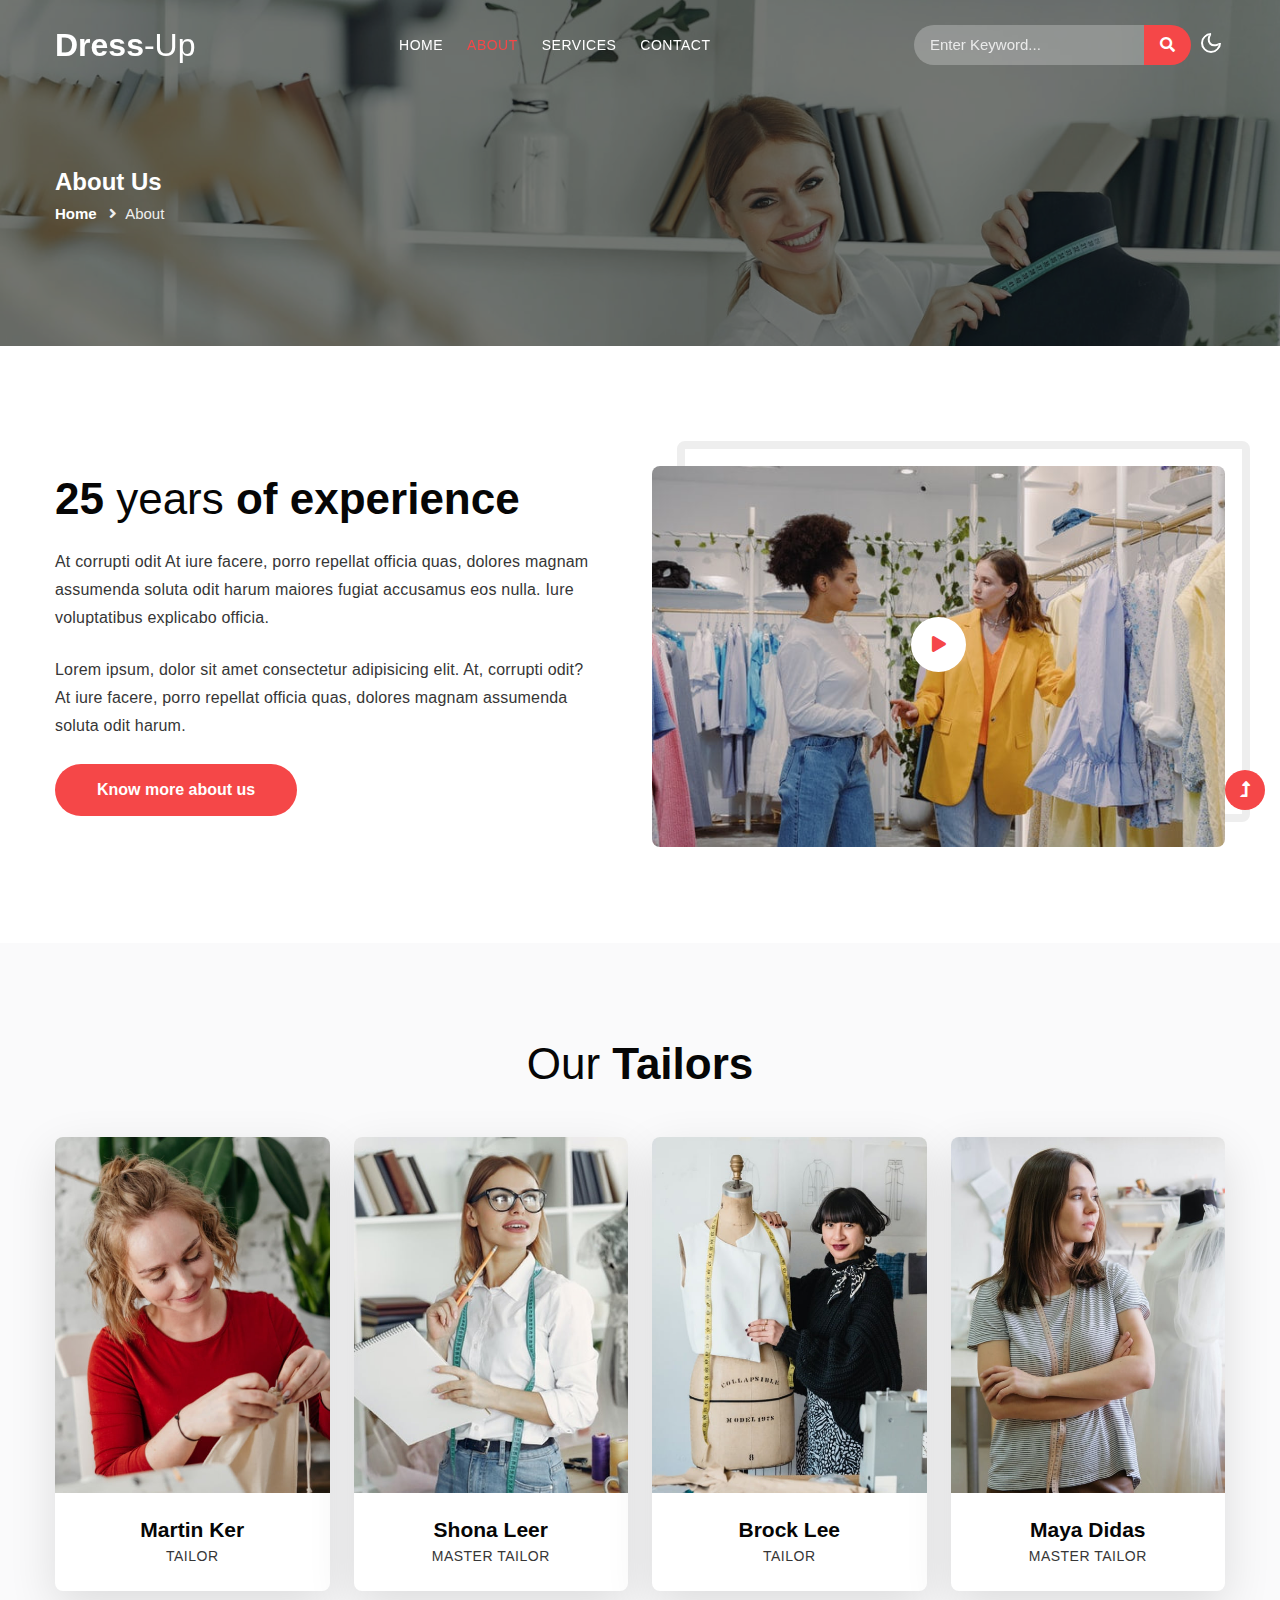
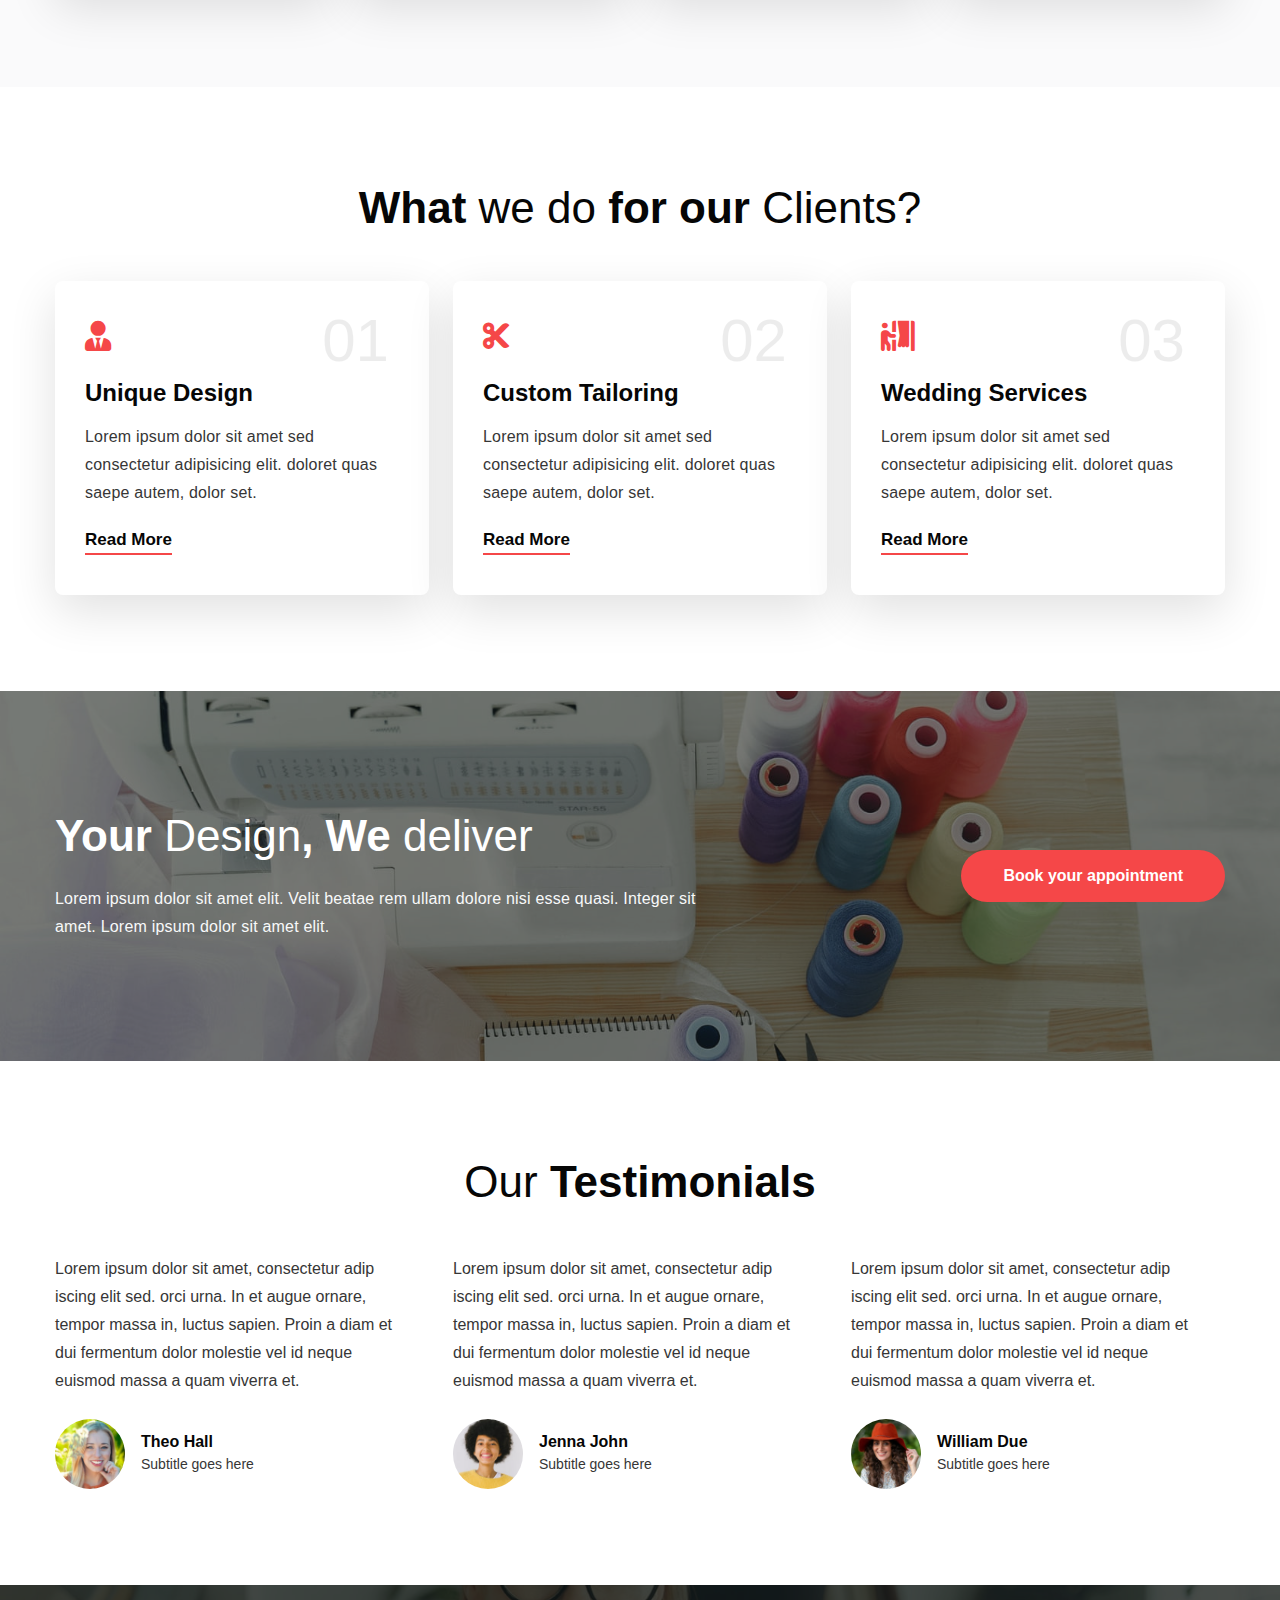
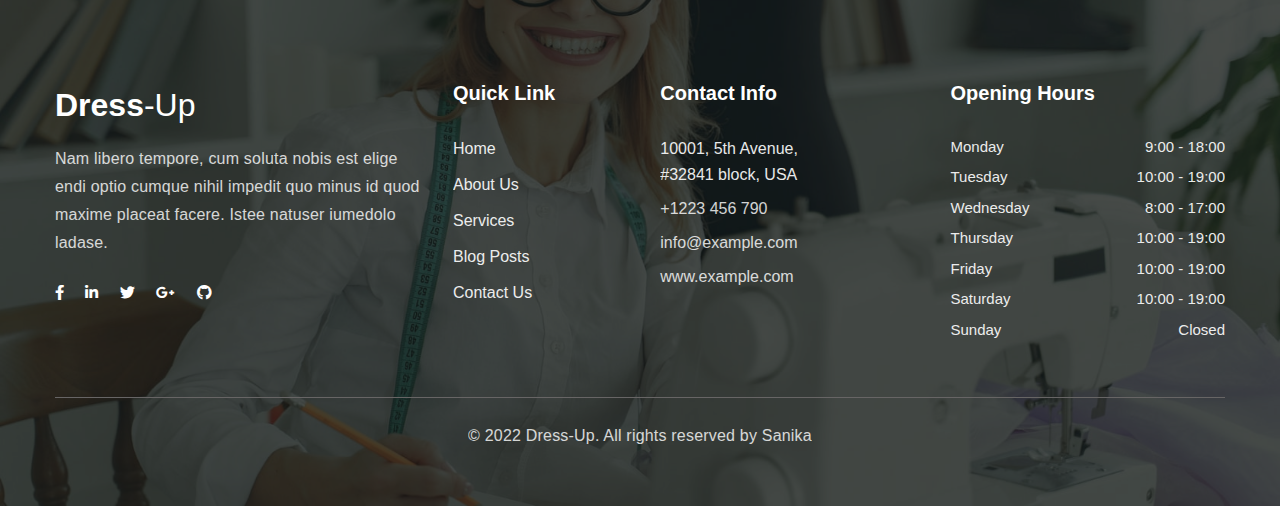
==== about.html @ cd6c89eb "Add files via upload" ====
<!doctype html>
<html lang="en">

<head>
    <!-- Required meta tags -->
    <meta charset="utf-8">
    <meta name="viewport" content="width=device-width, initial-scale=1">
    <title>Dress-Up - Fashion Category Bootstrap Responsive Website Template - About Us : W3Layouts</title>
    <!-- Template CSS Style link -->
    <link rel="stylesheet" href="assets/css/style-starter.css">
</head>

<body>
    <!-- header -->
    <header id="site-header" class="fixed-top">
        <div class="container">
            <nav class="navbar navbar-expand-lg navbar-light">
                <a class="navbar-brand" href="index.html">
                    Dress<span>-Up</span>
                </a>
                <button class="navbar-toggler collapsed" type="button" data-bs-toggle="collapse"
                    data-bs-target="#navbarScroll" aria-controls="navbarScroll" aria-expanded="false"
                    aria-label="Toggle navigation">
                    <span class="navbar-toggler-icon fa icon-expand fa-bars"></span>
                    <span class="navbar-toggler-icon fa icon-close fa-times"></span>
                </button>
                <div class="collapse navbar-collapse" id="navbarScroll">
                    <ul class="navbar-nav mx-auto my-2 my-lg-0 navbar-nav-scroll">
                        <li class="nav-item">
                            <a class="nav-link" aria-current="page" href="index.html">Home</a>
                        </li>
                        <li class="nav-item">
                            <a class="nav-link active" href="about.html">About</a>
                        </li>
                        <li class="nav-item">
                            <a class="nav-link" href="services.html">Services</a>
                        </li>
                        <li class="nav-item">
                            <a class="nav-link" href="contact.html">Contact</a>
                        </li>
                    </ul>
                    <form action="#error" method="GET" class="d-flex search-header">
                        <input class="form-control" type="search" placeholder="Enter Keyword..." aria-label="Search"
                            required>
                        <button class="btn btn-style" type="submit"><i class="fas fa-search"></i></button>
                    </form>
                </div>
                <!-- toggle switch for light and dark theme -->
                <div class="cont-ser-position">
                    <nav class="navigation">
                        <div class="theme-switch-wrapper">
                            <label class="theme-switch" for="checkbox">
                                <input type="checkbox" id="checkbox">
                                <div class="mode-container">
                                    <i class="gg-sun"></i>
                                    <i class="gg-moon"></i>
                                </div>
                            </label>
                        </div>
                    </nav>
                </div>
                <!-- //toggle switch for light and dark theme -->
            </nav>
        </div>
    </header>
    <!-- //header -->

    <!-- inner banner -->
    <section class="inner-banner py-5">
        <div class="w3l-breadcrumb py-lg-5">
            <div class="container pt-4 pb-sm-4">
                <h4 class="inner-text-title font-weight-bold pt-sm-5 pt-4">About Us</h4>
                <ul class="breadcrumbs-custom-path">
                    <li><a href="index.html">Home</a></li>
                    <li class="active"><i class="fas fa-angle-right mx-2"></i>About</li>
                </ul>
            </div>
        </div>
    </section>
    <!-- //inner banner -->

    <!-- about block -->
    <section class="w3l-about py-5" id="about">
        <div class="container py-lg-5 py-md-4 py-2">
            <div class="row align-items-center">
                <div class="col-lg-6 section-width pe-xl-5">
                    <h3 class="title-style">25 <span>years</span> of experience</h3>
                    <p class="mt-4">At corrupti odit At iure facere,
                        porro repellat officia quas, dolores magnam assumenda soluta odit
                        harum maiores fugiat accusamus eos nulla. Iure voluptatibus explicabo
                        officia.</p>
                    <p class="mt-4 pb-dm-3">Lorem ipsum, dolor sit amet consectetur adipisicing elit. At, corrupti
                        odit? At iure facere,
                        porro repellat officia quas, dolores magnam assumenda soluta odit
                        harum.</p>
                    <a href="about.html" class="btn btn-style mt-4"> Know more about us</a>
                </div>
                <div class="col-lg-6 history-info mt-lg-0 mt-5 pt-md-4 pt-2">
                    <div class="position-relative img-border">
                        <img src="assets/images/blog4.jpg" class="img-fluid video-popup-image" alt="video-popup">

                        <a href="#small-dialog" class="popup-with-zoom-anim play-view text-center position-absolute">
                            <span class="video-play-icon">
                                <span class="fa fa-play"></span>
                            </span>
                        </a>

                        <!-- dialog itself, mfp-hide class is required to make dialog hidden -->
                        <div id="small-dialog" class="zoom-anim-dialog mfp-hide">
                            <iframe src="https://player.vimeo.com/video/333569091?h=9836ac4d97"
                                allowfullscreen></iframe>
                        </div>
                    </div>
                </div>
            </div>
        </div>
    </section>
    <!-- //about block -->

    <!-- team block -->
    <section class="w3l-team-61 py-5" id="team">
        <div class="container py-lg-5 py-md-4 py-2">
            <h3 class="title-style mb-lg-5 mb-4 text-center"><span>Our</span> Tailors</h3>
            <div class="team-right-content row text-center justify-content-center">
                <div class="col-lg-3 col-sm-6">
                    <div class="teams-gd">
                        <div class="team-member">
                            <div class="team-img">
                                <a href="#team"><img class="img-fluid img-responsive" src="assets/images/team1.jpg"
                                        alt=""></a>
                            </div>
                            <div class="team-hover">
                                <div class="desk">
                                    <h4><a href="#team">Meet Me</a></h4>
                                    <p>Lorem ipsum dolor sit amet,Ea consequuntur </p>
                                </div>
                                <div class="s-link">
                                    <a href="#facebook"><span class="fab fa-facebook-f"></span></a>
                                    <a href="#twitter"><span class="fab fa-twitter"></span></a>
                                    <a href="#google-plus"><span class="fab fa-google-plus-g"></span></a>
                                </div>
                            </div>
                        </div>
                        <div class="team-title p-4">
                            <h5><a href="#team">Martin Ker</a></h5>
                            <span>Tailor</span>
                        </div>
                    </div>
                </div>
                <div class="col-lg-3 col-sm-6 mt-sm-0 mt-4">
                    <div class="teams-gd">
                        <div class="team-member">
                            <div class="team-img">
                                <a href="#team"><img class="img-fluid img-responsive" src="assets/images/team2.jpg"
                                        alt=""></a>
                            </div>
                            <div class="team-hover">
                                <div class="desk">
                                    <h4><a href="#team">Meet Me</a></h4>
                                    <p>Lorem ipsum dolor sit amet,Ea consequuntur </p>
                                </div>
                                <div class="s-link">
                                    <a href="#facebook"><span class="fab fa-facebook-f"></span></a>
                                    <a href="#twitter"><span class="fab fa-twitter"></span></a>
                                    <a href="#google-plus"><span class="fab fa-google-plus-g"></span></a>
                                </div>
                            </div>
                        </div>
                        <div class="team-title p-4">
                            <h5><a href="#team">Shona Leer</a></h5>
                            <span>Master Tailor</span>
                        </div>
                    </div>
                </div>
                <div class="col-lg-3 col-sm-6 mt-lg-0 mt-4">
                    <div class="teams-gd">
                        <div class="team-member">
                            <div class="team-img">
                                <a href="#team"><img class="img-fluid img-responsive" src="assets/images/team3.jpg"
                                        alt=""></a>
                            </div>
                            <div class="team-hover">
                                <div class="desk">
                                    <h4><a href="#team">Meet Me</a></h4>
                                    <p>Lorem ipsum dolor sit amet,Ea consequuntur </p>
                                </div>
                                <div class="s-link">
                                    <a href="#facebook"><span class="fab fa-facebook-f"></span></a>
                                    <a href="#twitter"><span class="fab fa-twitter"></span></a>
                                    <a href="#google-plus"><span class="fab fa-google-plus-g"></span></a>
                                </div>
                            </div>
                        </div>
                        <div class="team-title p-4">
                            <h5><a href="#team">Brock Lee</a></h5>
                            <span>Tailor</span>
                        </div>
                    </div>
                </div>
                <div class="col-lg-3 col-sm-6 mt-lg-0 mt-4">
                    <div class="teams-gd">
                        <div class="team-member">
                            <div class="team-img">
                                <a href="#team"><img class="img-fluid img-responsive" src="assets/images/team4.jpg"
                                        alt=""></a>
                            </div>
                            <div class="team-hover">
                                <div class="desk">
                                    <h4><a href="#team">Meet Me</a></h4>
                                    <p>Lorem ipsum dolor sit amet,Ea consequuntur </p>
                                </div>
                                <div class="s-link">
                                    <a href="#facebook"><span class="fab fa-facebook-f"></span></a>
                                    <a href="#twitter"><span class="fab fa-twitter"></span></a>
                                    <a href="#google-plus"><span class="fab fa-google-plus-g"></span></a>
                                </div>
                            </div>
                        </div>
                        <div class="team-title p-4">
                            <h5><a href="#team">Maya Didas</a></h5>
                            <span>Master Tailor</span>
                        </div>
                    </div>
                </div>
            </div>
        </div>
    </section>
    <!-- //team block -->

    <!-- about page service grids -->
    <section class="home-services about-service-bg py-5" id="services">
        <div class="container py-lg-5 py-md-4 py-2">
            <h3 class="title-style text-center mb-lg-5 mb-4">What <span>we do</span> for our <span>Clients?</span></h3>
            <div class="row justify-content-center">
                <div class="col-lg-4 col-md-6">
                    <div class="box-wrap">
                        <div class="icon">
                            <i class="fas fa-user-tie"></i>
                        </div>
                        <h4 class="number">01</h4>
                        <h4><a href="#url">Unique Design</a></h4>
                        <p>Lorem ipsum dolor sit amet sed consectetur adipisicing elit.
                            doloret quas saepe autem, dolor set.</p>
                        <a href="services.html" class="read">Read more</a>
                    </div>
                </div>
                <div class="col-lg-4 col-md-6 mt-md-0 mt-4">
                    <div class="box-wrap">
                        <div class="icon">
                            <i class="fas fa-cut"></i>
                        </div>
                        <h4 class="number">02</h4>
                        <h4><a href="#url">Custom Tailoring</a></h4>
                        <p>Lorem ipsum dolor sit amet sed consectetur adipisicing elit.
                            doloret quas saepe autem, dolor set.</p>
                        <a href="services.html" class="read">Read more</a>
                    </div>
                </div>
                <div class="col-lg-4 col-md-6 mt-lg-0 mt-4">
                    <div class="box-wrap">
                        <div class="icon">
                            <i class="fas fa-person-booth"></i>
                        </div>
                        <h4 class="number">03</h4>
                        <h4><a href="#url">Wedding Services</a></h4>
                        <p>Lorem ipsum dolor sit amet sed consectetur adipisicing elit.
                            doloret quas saepe autem, dolor set.</p>
                        <a href="services.html" class="read">Read more</a>
                    </div>
                </div>
            </div>
        </div>
    </section>
    <!-- //about page service grids -->

    <!-- content block -->
    <section class="w3l-content1 py-5">
        <div class="container py-md-5 py-sm-4 py-2">
            <div class="row align-items-center py-4">
                <div class="col-lg-7">
                    <div class="bottom-info">
                        <h3 class="title-style text-white">Your <span>Design</span>, We <span>deliver</span></h3>
                        <p class="mt-4 text-light">Lorem ipsum dolor sit amet elit. Velit beatae
                            rem ullam dolore nisi esse quasi. Integer sit amet. Lorem ipsum dolor sit
                            amet elit.</p>
                    </div>
                </div>
                <div class="col-lg-5 text-lg-end">
                    <a href="contact.html" class="btn btn-style mt-lg-0 mt-md-5 mt-4">Book your appointment</a>
                </div>
            </div>
        </div>
    </section>
    <!-- //content block -->

    <!-- testimonials block -->
    <section class="w3l-customer-block py-5">
        <div class="container py-lg-5 py-md-4 py-2">
            <h3 class="title-style text-center mb-lg-5 mb-4"><span>Our</span> Testimonials</h3>
            <div class="row">
                <div class="col-md-4">
                    <div class="customer-single pe-lg-4">
                        <blockquote>Lorem ipsum dolor sit amet, consectetur adip iscing elit sed. orci urna. In et augue
                            ornare, tempor
                            massa
                            in,
                            luctus sapien. Proin a diam et dui fermentum dolor molestie vel id neque euismod massa a
                            quam viverra
                            et.
                        </blockquote>
                        <div class="customer-img d-flex align-items-center mt-4">
                            <img src="assets/images/testi1.jpg" class="img-fluid me-3" alt="" />
                            <div class="customer-info">
                                <h6>Theo Hall</h6>
                                <small class="mb-0">Subtitle goes here</small>
                            </div>
                        </div>
                    </div>
                </div>
                <div class="col-md-4 mt-md-0 mt-5">
                    <div class="customer-single pe-lg-4">
                        <blockquote>Lorem ipsum dolor sit amet, consectetur adip iscing elit sed. orci urna. In et augue
                            ornare, tempor
                            massa
                            in,
                            luctus sapien. Proin a diam et dui fermentum dolor molestie vel id neque euismod massa a
                            quam viverra
                            et.
                        </blockquote>
                        <div class="customer-img d-flex align-items-center mt-4">
                            <img src="assets/images/testi2.jpg" class="img-fluid me-3" alt="" />
                            <div class="customer-info">
                                <h6>Jenna John</h6>
                                <small class="mb-0">Subtitle goes here</small>
                            </div>
                        </div>
                    </div>
                </div>
                <div class="col-md-4 mt-md-0 mt-5">
                    <div class="customer-single pe-lg-4">
                        <blockquote>Lorem ipsum dolor sit amet, consectetur adip iscing elit sed. orci urna. In et augue
                            ornare, tempor
                            massa
                            in,
                            luctus sapien. Proin a diam et dui fermentum dolor molestie vel id neque euismod massa a
                            quam viverra
                            et.
                        </blockquote>
                        <div class="customer-img d-flex align-items-center mt-4">
                            <img src="assets/images/testi3.jpg" class="img-fluid me-3" alt="" />
                            <div class="customer-info">
                                <h6>William Due</h6>
                                <small class="mb-0">Subtitle goes here</small>
                            </div>
                        </div>
                    </div>
                </div>
            </div>
        </div>
    </section>
    <!-- //testimonials block -->

    <!-- footer -->
    <footer class="w3l-footer-16 py-5">
        <div class="container pt-md-5 pt-sm-4 pb-sm-2">
            <div class="row">
                <div class="col-lg-4">
                    <a class="footer-logo d-flex align-items-center" href="index.html">
                        Dress<span>-Up</span></a>
                    <p class="mt-3">Nam libero tempore, cum soluta nobis est elige endi optio cumque nihil impedit quo
                        minus id quod maxime placeat facere. Istee natuser iumedolo
                        ladase.</p>
                    <div class="columns-2 mt-4">
                        <ul class="social">
                            <li><a href="#facebook"><i class="fab fa-facebook-f"></i></a>
                            </li>
                            <li><a href="#linkedin"><i class="fab fa-linkedin-in"></i></a>
                            </li>
                            <li><a href="#twitter"><i class="fab fa-twitter"></i></a>
                            </li>
                            <li><a href="#google"><i class="fab fa-google-plus-g"></i></a>
                            </li>
                            <li><a href="#github"><i class="fab fa-github"></i></a>
                            </li>
                        </ul>
                    </div>
                </div>
                <div class="col-lg-5 mt-lg-0 mt-5">
                    <div class="row">
                        <div class="col-xl-5 col-6 column">
                            <h3 class="">Quick Link</h3>
                            <ul class="footer-gd-16">
                                <li><a href="index.html">Home</a></li>
                                <li><a href="about.html">About Us</a></li>
                                <li><a href="services.html">Services</a></li>
                                <li><a href="#blog">Blog Posts</a></li>
                                <li><a href="contact.html">Contact Us</a></li>
                            </ul>
                        </div>
                        <div class="col-xl-5 col-6 column px-xxl-0">
                            <h3 class="">Contact Info</h3>
                            <ul class="footer-contact-list">
                                <li class="">10001, 5th Avenue,
                                    #32841 block, USA</li>
                                <li class="mt-2"><a href="tel:+12 23456790">+1223 456 790</a></li>
                                <li class="mt-2"><a href="mailto:info@example.com">info@example.com</a></li>
                                <li class="mt-2"><a href="mailto:info@example.com">www.example.com</a></li>
                            </ul>
                        </div>
                    </div>
                </div>
                <div class="col-lg-3 col-md-7 col-8 column mt-lg-0 mt-4">
                    <h3 class="">Opening Hours</h3>
                    <ul class="list-footer-block">
                        <li>
                            Monday
                            <span>9:00 - 18:00</span>
                        </li>
                        <li>
                            tuesday
                            <span>10:00 - 19:00</span>
                        </li>
                        <li>
                            Wednesday
                            <span>8:00 - 17:00</span>
                        </li>
                        <li>
                            Thursday
                            <span>10:00 - 19:00</span>
                        </li>
                        <li>
                            Friday
                            <span>10:00 - 19:00</span>
                        </li>
                        <li>
                            Saturday
                            <span>10:00 - 19:00</span>
                        </li>
                        <li>
                            Sunday
                            <span>closed</span>
                        </li>
                    </ul>
                </div>
            </div>
            <div class="below-section text-center pt-4 mt-5">
                <p class="copy-text">&copy; 2022 Dress-Up. All rights reserved by Sanika
                </p>
            </div>
        </div>
    </footer>
    <!-- //footer -->

    <!-- Js scripts -->
    <!-- move top -->
    <button onclick="topFunction()" id="movetop" title="Go to top">
        <span class="fas fa-level-up-alt" aria-hidden="true"></span>
    </button>
    <script>
        // When the user scrolls down 20px from the top of the document, show the button
        window.onscroll = function () {
            scrollFunction()
        };

        function scrollFunction() {
            if (document.body.scrollTop > 20 || document.documentElement.scrollTop > 20) {
                document.getElementById("movetop").style.display = "block";
            } else {
                document.getElementById("movetop").style.display = "none";
            }
        }

        // When the user clicks on the button, scroll to the top of the document
        function topFunction() {
            document.body.scrollTop = 0;
            document.documentElement.scrollTop = 0;
        }
    </script>
    <!-- //move top -->

    <!-- common jquery plugin -->
    <script src="assets/js/jquery-3.3.1.min.js"></script>
    <!-- //common jquery plugin -->

    <!-- magnific-popup javascript -->
    <script src="assets/js/jquery.magnific-popup.min.js"></script>
    <script>
        $(document).ready(function () {
            $('.popup-with-zoom-anim').magnificPopup({
                type: 'inline',

                fixedContentPos: false,
                fixedBgPos: true,

                overflowY: 'auto',

                closeBtnInside: true,
                preloader: false,

                midClick: true,
                removalDelay: 300,
                mainClass: 'my-mfp-zoom-in'
            });

            $('.popup-with-move-anim').magnificPopup({
                type: 'inline',

                fixedContentPos: false,
                fixedBgPos: true,

                overflowY: 'auto',

                closeBtnInside: true,
                preloader: false,

                midClick: true,
                removalDelay: 300,
                mainClass: 'my-mfp-slide-bottom'
            });
        });
    </script>
    <!-- //magnific-popup javascript -->

    <!-- theme switch js (light and dark)-->
    <script src="assets/js/theme-change.js"></script>
    <!-- //theme switch js (light and dark)-->

    <!-- MENU-JS -->
    <script>
        $(window).on("scroll", function () {
            var scroll = $(window).scrollTop();

            if (scroll >= 80) {
                $("#site-header").addClass("nav-fixed");
            } else {
                $("#site-header").removeClass("nav-fixed");
            }
        });

        //Main navigation Active Class Add Remove
        $(".navbar-toggler").on("click", function () {
            $("header").toggleClass("active");
        });
        $(document).on("ready", function () {
            if ($(window).width() > 991) {
                $("header").removeClass("active");
            }
            $(window).on("resize", function () {
                if ($(window).width() > 991) {
                    $("header").removeClass("active");
                }
            });
        });
    </script>
    <!-- //MENU-JS -->

    <!-- disable body scroll which navbar is in active -->
    <script>
        $(function () {
            $('.navbar-toggler').click(function () {
                $('body').toggleClass('noscroll');
            })
        });
    </script>
    <!-- //disable body scroll which navbar is in active -->

    <!-- bootstrap -->
    <script src="assets/js/bootstrap.min.js"></script>
    <!-- //bootstrap -->
    <!-- //Js scripts -->
</body>

</html>
---- assets/css/style-starter.css ----
@charset "UTF-8";

/*--
Author: W3layouts
Author URL: http://w3layouts.com
--*/
/*!
 * Bootstrap v5.0.1 (https://getbootstrap.com/)
 * Copyright 2011-2021 The Bootstrap Authors
 * Copyright 2011-2021 Twitter, Inc.
 * Licensed under MIT (https://github.com/twbs/bootstrap/blob/main/LICENSE)
 */
:root {
  --bs-blue: #0d6efd;
  --bs-indigo: #6610f2;
  --bs-purple: #6f42c1;
  --bs-pink: #d63384;
  --bs-red: #dc3545;
  --bs-orange: #fd7e14;
  --bs-yellow: #ffc107;
  --bs-green: #198754;
  --bs-teal: #20c997;
  --bs-cyan: #0dcaf0;
  --bs-white: #fff;
  --bs-gray: #6c757d;
  --bs-gray-dark: #343a40;
  --bs-primary: #0d6efd;
  --bs-secondary: #6c757d;
  --bs-success: #198754;
  --bs-info: #0dcaf0;
  --bs-warning: #ffc107;
  --bs-danger: #dc3545;
  --bs-light: #f8f9fa;
  --bs-dark: #212529;
  --bs-font-sans-serif: system-ui, -apple-system, "Segoe UI", Roboto, "Helvetica Neue", Arial, "Noto Sans", "Liberation Sans", sans-serif, "Apple Color Emoji", "Segoe UI Emoji", "Segoe UI Symbol", "Noto Color Emoji";
  --bs-font-monospace: SFMono-Regular, Menlo, Monaco, Consolas, "Liberation Mono", "Courier New", monospace;
  --bs-gradient: linear-gradient(180deg, rgba(255, 255, 255, 0.15), rgba(255, 255, 255, 0));
}

*,
*::before,
*::after {
  box-sizing: border-box;
}

@media (prefers-reduced-motion: no-preference) {
  :root {
    scroll-behavior: smooth;
  }
}

body {
  margin: 0;
  font-family: var(--bs-font-sans-serif);
  font-size: 1rem;
  font-weight: 400;
  line-height: 1.5;
  color: #212529;
  background-color: #fff;
  -webkit-text-size-adjust: 100%;
  -webkit-tap-highlight-color: rgba(0, 0, 0, 0);
}

hr {
  margin: 1rem 0;
  color: inherit;
  background-color: currentColor;
  border: 0;
  opacity: 0.25;
}

hr:not([size]) {
  height: 1px;
}

h6,
.h6,
h5,
.h5,
h4,
.h4,
h3,
.h3,
h2,
.h2,
h1,
.h1 {
  margin-top: 0;
  margin-bottom: 0.5rem;
  font-weight: 500;
  line-height: 1.2;
}

h1,
.h1 {
  font-size: calc(1.375rem + 1.5vw);
}

@media (min-width: 1200px) {

  h1,
  .h1 {
    font-size: 2.5rem;
  }
}

h2,
.h2 {
  font-size: calc(1.325rem + 0.9vw);
}

@media (min-width: 1200px) {

  h2,
  .h2 {
    font-size: 2rem;
  }
}

h3,
.h3 {
  font-size: calc(1.3rem + 0.6vw);
}

@media (min-width: 1200px) {

  h3,
  .h3 {
    font-size: 1.75rem;
  }
}

h4,
.h4 {
  font-size: calc(1.275rem + 0.3vw);
}

@media (min-width: 1200px) {

  h4,
  .h4 {
    font-size: 1.5rem;
  }
}

h5,
.h5 {
  font-size: 1.25rem;
}

h6,
.h6 {
  font-size: 1rem;
}

p {
  margin-top: 0;
  margin-bottom: 1rem;
}

abbr[title],
abbr[data-bs-original-title] {
  -webkit-text-decoration: underline dotted;
  text-decoration: underline dotted;
  cursor: help;
  -webkit-text-decoration-skip-ink: none;
  text-decoration-skip-ink: none;
}

address {
  margin-bottom: 1rem;
  font-style: normal;
  line-height: inherit;
}

ol,
ul {
  padding-left: 2rem;
}

ol,
ul,
dl {
  margin-top: 0;
  margin-bottom: 1rem;
}

ol ol,
ul ul,
ol ul,
ul ol {
  margin-bottom: 0;
}

dt {
  font-weight: 700;
}

dd {
  margin-bottom: 0.5rem;
  margin-left: 0;
}

blockquote {
  margin: 0 0 1rem;
}

b,
strong {
  font-weight: bolder;
}

small,
.small {
  font-size: 0.875em;
}

mark,
.mark {
  padding: 0.2em;
  background-color: #fcf8e3;
}

sub,
sup {
  position: relative;
  font-size: 0.75em;
  line-height: 0;
  vertical-align: baseline;
}

sub {
  bottom: -0.25em;
}

sup {
  top: -0.5em;
}

a {
  color: #0d6efd;
  text-decoration: underline;
}

a:hover {
  color: #0a58ca;
}

a:not([href]):not([class]),
a:not([href]):not([class]):hover {
  color: inherit;
  text-decoration: none;
}

pre,
code,
kbd,
samp {
  font-family: var(--bs-font-monospace);
  font-size: 1em;
  direction: ltr
    /* rtl:ignore */
  ;
  unicode-bidi: bidi-override;
}

pre {
  display: block;
  margin-top: 0;
  margin-bottom: 1rem;
  overflow: auto;
  font-size: 0.875em;
}

pre code {
  font-size: inherit;
  color: inherit;
  word-break: normal;
}

code {
  font-size: 0.875em;
  color: #d63384;
  word-wrap: break-word;
}

a>code {
  color: inherit;
}

kbd {
  padding: 0.2rem 0.4rem;
  font-size: 0.875em;
  color: #fff;
  background-color: #212529;
  border-radius: 0.2rem;
}

kbd kbd {
  padding: 0;
  font-size: 1em;
  font-weight: 700;
}

figure {
  margin: 0 0 1rem;
}

img,
svg {
  vertical-align: middle;
}

table {
  caption-side: bottom;
  border-collapse: collapse;
}

caption {
  padding-top: 0.5rem;
  padding-bottom: 0.5rem;
  color: #6c757d;
  text-align: left;
}

th {
  text-align: inherit;
  text-align: -webkit-match-parent;
}

thead,
tbody,
tfoot,
tr,
td,
th {
  border-color: inherit;
  border-style: solid;
  border-width: 0;
}

label {
  display: inline-block;
}

button {
  border-radius: 0;
}

button:focus:not(:focus-visible) {
  outline: 0;
}

input,
button,
select,
optgroup,
textarea {
  margin: 0;
  font-family: inherit;
  font-size: inherit;
  line-height: inherit;
}

button,
select {
  text-transform: none;
}

[role=button] {
  cursor: pointer;
}

select {
  word-wrap: normal;
}

select:disabled {
  opacity: 1;
}

[list]::-webkit-calendar-picker-indicator {
  display: none;
}

button,
[type=button],
[type=reset],
[type=submit] {
  -webkit-appearance: button;
}

button:not(:disabled),
[type=button]:not(:disabled),
[type=reset]:not(:disabled),
[type=submit]:not(:disabled) {
  cursor: pointer;
}

::-moz-focus-inner {
  padding: 0;
  border-style: none;
}

textarea {
  resize: vertical;
}

fieldset {
  min-width: 0;
  padding: 0;
  margin: 0;
  border: 0;
}

legend {
  float: left;
  width: 100%;
  padding: 0;
  margin-bottom: 0.5rem;
  font-size: calc(1.275rem + 0.3vw);
  line-height: inherit;
}

@media (min-width: 1200px) {
  legend {
    font-size: 1.5rem;
  }
}

legend+* {
  clear: left;
}

::-webkit-datetime-edit-fields-wrapper,
::-webkit-datetime-edit-text,
::-webkit-datetime-edit-minute,
::-webkit-datetime-edit-hour-field,
::-webkit-datetime-edit-day-field,
::-webkit-datetime-edit-month-field,
::-webkit-datetime-edit-year-field {
  padding: 0;
}

::-webkit-inner-spin-button {
  height: auto;
}

[type=search] {
  outline-offset: -2px;
  -webkit-appearance: textfield;
}

/* rtl:raw:
[type="tel"],
[type="url"],
[type="email"],
[type="number"] {
  direction: ltr;
}
*/
::-webkit-search-decoration {
  -webkit-appearance: none;
}

::-webkit-color-swatch-wrapper {
  padding: 0;
}

::file-selector-button {
  font: inherit;
}

::-webkit-file-upload-button {
  font: inherit;
  -webkit-appearance: button;
}

output {
  display: inline-block;
}

iframe {
  border: 0;
}

summary {
  display: list-item;
  cursor: pointer;
}

progress {
  vertical-align: baseline;
}

[hidden] {
  display: none !important;
}

.lead {
  font-size: 1.25rem;
  font-weight: 300;
}

.display-1 {
  font-size: calc(1.625rem + 4.5vw);
  font-weight: 300;
  line-height: 1.2;
}

@media (min-width: 1200px) {
  .display-1 {
    font-size: 5rem;
  }
}

.display-2 {
  font-size: calc(1.575rem + 3.9vw);
  font-weight: 300;
  line-height: 1.2;
}

@media (min-width: 1200px) {
  .display-2 {
    font-size: 4.5rem;
  }
}

.display-3 {
  font-size: calc(1.525rem + 3.3vw);
  font-weight: 300;
  line-height: 1.2;
}

@media (min-width: 1200px) {
  .display-3 {
    font-size: 4rem;
  }
}

.display-4 {
  font-size: calc(1.475rem + 2.7vw);
  font-weight: 300;
  line-height: 1.2;
}

@media (min-width: 1200px) {
  .display-4 {
    font-size: 3.5rem;
  }
}

.display-5 {
  font-size: calc(1.425rem + 2.1vw);
  font-weight: 300;
  line-height: 1.2;
}

@media (min-width: 1200px) {
  .display-5 {
    font-size: 3rem;
  }
}

.display-6 {
  font-size: calc(1.375rem + 1.5vw);
  font-weight: 300;
  line-height: 1.2;
}

@media (min-width: 1200px) {
  .display-6 {
    font-size: 2.5rem;
  }
}

.list-unstyled {
  padding-left: 0;
  list-style: none;
}

.list-inline {
  padding-left: 0;
  list-style: none;
}

.list-inline-item {
  display: inline-block;
}

.list-inline-item:not(:last-child) {
  margin-right: 0.5rem;
}

.initialism {
  font-size: 0.875em;
  text-transform: uppercase;
}

.blockquote {
  margin-bottom: 1rem;
  font-size: 1.25rem;
}

.blockquote> :last-child {
  margin-bottom: 0;
}

.blockquote-footer {
  margin-top: -1rem;
  margin-bottom: 1rem;
  font-size: 0.875em;
  color: #6c757d;
}

.blockquote-footer::before {
  content: "— ";
}

.img-fluid {
  max-width: 100%;
  height: auto;
}

.img-thumbnail {
  padding: 0.25rem;
  background-color: #fff;
  border: 1px solid #dee2e6;
  border-radius: 0.25rem;
  max-width: 100%;
  height: auto;
}

.figure {
  display: inline-block;
}

.figure-img {
  margin-bottom: 0.5rem;
  line-height: 1;
}

.figure-caption {
  font-size: 0.875em;
  color: #6c757d;
}

.container,
.container-fluid,
.container-xxl,
.container-xl,
.container-lg,
.container-md,
.container-sm {
  width: 100%;
  padding-right: var(--bs-gutter-x, 0.75rem);
  padding-left: var(--bs-gutter-x, 0.75rem);
  margin-right: auto;
  margin-left: auto;
}

@media (min-width: 576px) {

  .container-sm,
  .container {
    max-width: 540px;
  }
}

@media (min-width: 768px) {

  .container-md,
  .container-sm,
  .container {
    max-width: 720px;
  }
}

@media (min-width: 992px) {

  .container-lg,
  .container-md,
  .container-sm,
  .container {
    max-width: 960px;
  }
}

@media (min-width: 1200px) {

  .container-xl,
  .container-lg,
  .container-md,
  .container-sm,
  .container {
    max-width: 1140px;
  }
}

@media (min-width: 1400px) {

  .container-xxl,
  .container-xl,
  .container-lg,
  .container-md,
  .container-sm,
  .container {
    max-width: 1320px;
  }
}

.row {
  --bs-gutter-x: 1.5rem;
  --bs-gutter-y: 0;
  display: flex;
  flex-wrap: wrap;
  margin-top: calc(var(--bs-gutter-y) * -1);
  margin-right: calc(var(--bs-gutter-x) / -2);
  margin-left: calc(var(--bs-gutter-x) / -2);
}

.row>* {
  flex-shrink: 0;
  width: 100%;
  max-width: 100%;
  padding-right: calc(var(--bs-gutter-x) / 2);
  padding-left: calc(var(--bs-gutter-x) / 2);
  margin-top: var(--bs-gutter-y);
}

.col {
  flex: 1 0 0%;
}

.row-cols-auto>* {
  flex: 0 0 auto;
  width: auto;
}

.row-cols-1>* {
  flex: 0 0 auto;
  width: 100%;
}

.row-cols-2>* {
  flex: 0 0 auto;
  width: 50%;
}

.row-cols-3>* {
  flex: 0 0 auto;
  width: 33.3333333333%;
}

.row-cols-4>* {
  flex: 0 0 auto;
  width: 25%;
}

.row-cols-5>* {
  flex: 0 0 auto;
  width: 20%;
}

.row-cols-6>* {
  flex: 0 0 auto;
  width: 16.6666666667%;
}

.col-auto {
  flex: 0 0 auto;
  width: auto;
}

.col-1 {
  flex: 0 0 auto;
  width: 8.3333333333%;
}

.col-2 {
  flex: 0 0 auto;
  width: 16.6666666667%;
}

.col-3 {
  flex: 0 0 auto;
  width: 25%;
}

.col-4 {
  flex: 0 0 auto;
  width: 33.3333333333%;
}

.col-5 {
  flex: 0 0 auto;
  width: 41.6666666667%;
}

.col-6 {
  flex: 0 0 auto;
  width: 50%;
}

.col-7 {
  flex: 0 0 auto;
  width: 58.3333333333%;
}

.col-8 {
  flex: 0 0 auto;
  width: 66.6666666667%;
}

.col-9 {
  flex: 0 0 auto;
  width: 75%;
}

.col-10 {
  flex: 0 0 auto;
  width: 83.3333333333%;
}

.col-11 {
  flex: 0 0 auto;
  width: 91.6666666667%;
}

.col-12 {
  flex: 0 0 auto;
  width: 100%;
}

.offset-1 {
  margin-left: 8.3333333333%;
}

.offset-2 {
  margin-left: 16.6666666667%;
}

.offset-3 {
  margin-left: 25%;
}

.offset-4 {
  margin-left: 33.3333333333%;
}

.offset-5 {
  margin-left: 41.6666666667%;
}

.offset-6 {
  margin-left: 50%;
}

.offset-7 {
  margin-left: 58.3333333333%;
}

.offset-8 {
  margin-left: 66.6666666667%;
}

.offset-9 {
  margin-left: 75%;
}

.offset-10 {
  margin-left: 83.3333333333%;
}

.offset-11 {
  margin-left: 91.6666666667%;
}

.g-0,
.gx-0 {
  --bs-gutter-x: 0;
}

.g-0,
.gy-0 {
  --bs-gutter-y: 0;
}

.g-1,
.gx-1 {
  --bs-gutter-x: 0.25rem;
}

.g-1,
.gy-1 {
  --bs-gutter-y: 0.25rem;
}

.g-2,
.gx-2 {
  --bs-gutter-x: 0.5rem;
}

.g-2,
.gy-2 {
  --bs-gutter-y: 0.5rem;
}

.g-3,
.gx-3 {
  --bs-gutter-x: 1rem;
}

.g-3,
.gy-3 {
  --bs-gutter-y: 1rem;
}

.g-4,
.gx-4 {
  --bs-gutter-x: 1.5rem;
}

.g-4,
.gy-4 {
  --bs-gutter-y: 1.5rem;
}

.g-5,
.gx-5 {
  --bs-gutter-x: 3rem;
}

.g-5,
.gy-5 {
  --bs-gutter-y: 3rem;
}

@media (min-width: 576px) {
  .col-sm {
    flex: 1 0 0%;
  }

  .row-cols-sm-auto>* {
    flex: 0 0 auto;
    width: auto;
  }

  .row-cols-sm-1>* {
    flex: 0 0 auto;
    width: 100%;
  }

  .row-cols-sm-2>* {
    flex: 0 0 auto;
    width: 50%;
  }

  .row-cols-sm-3>* {
    flex: 0 0 auto;
    width: 33.3333333333%;
  }

  .row-cols-sm-4>* {
    flex: 0 0 auto;
    width: 25%;
  }

  .row-cols-sm-5>* {
    flex: 0 0 auto;
    width: 20%;
  }

  .row-cols-sm-6>* {
    flex: 0 0 auto;
    width: 16.6666666667%;
  }

  .col-sm-auto {
    flex: 0 0 auto;
    width: auto;
  }

  .col-sm-1 {
    flex: 0 0 auto;
    width: 8.3333333333%;
  }

  .col-sm-2 {
    flex: 0 0 auto;
    width: 16.6666666667%;
  }

  .col-sm-3 {
    flex: 0 0 auto;
    width: 25%;
  }

  .col-sm-4 {
    flex: 0 0 auto;
    width: 33.3333333333%;
  }

  .col-sm-5 {
    flex: 0 0 auto;
    width: 41.6666666667%;
  }

  .col-sm-6 {
    flex: 0 0 auto;
    width: 50%;
  }

  .col-sm-7 {
    flex: 0 0 auto;
    width: 58.3333333333%;
  }

  .col-sm-8 {
    flex: 0 0 auto;
    width: 66.6666666667%;
  }

  .col-sm-9 {
    flex: 0 0 auto;
    width: 75%;
  }

  .col-sm-10 {
    flex: 0 0 auto;
    width: 83.3333333333%;
  }

  .col-sm-11 {
    flex: 0 0 auto;
    width: 91.6666666667%;
  }

  .col-sm-12 {
    flex: 0 0 auto;
    width: 100%;
  }

  .offset-sm-0 {
    margin-left: 0;
  }

  .offset-sm-1 {
    margin-left: 8.3333333333%;
  }

  .offset-sm-2 {
    margin-left: 16.6666666667%;
  }

  .offset-sm-3 {
    margin-left: 25%;
  }

  .offset-sm-4 {
    margin-left: 33.3333333333%;
  }

  .offset-sm-5 {
    margin-left: 41.6666666667%;
  }

  .offset-sm-6 {
    margin-left: 50%;
  }

  .offset-sm-7 {
    margin-left: 58.3333333333%;
  }

  .offset-sm-8 {
    margin-left: 66.6666666667%;
  }

  .offset-sm-9 {
    margin-left: 75%;
  }

  .offset-sm-10 {
    margin-left: 83.3333333333%;
  }

  .offset-sm-11 {
    margin-left: 91.6666666667%;
  }

  .g-sm-0,
  .gx-sm-0 {
    --bs-gutter-x: 0;
  }

  .g-sm-0,
  .gy-sm-0 {
    --bs-gutter-y: 0;
  }

  .g-sm-1,
  .gx-sm-1 {
    --bs-gutter-x: 0.25rem;
  }

  .g-sm-1,
  .gy-sm-1 {
    --bs-gutter-y: 0.25rem;
  }

  .g-sm-2,
  .gx-sm-2 {
    --bs-gutter-x: 0.5rem;
  }

  .g-sm-2,
  .gy-sm-2 {
    --bs-gutter-y: 0.5rem;
  }

  .g-sm-3,
  .gx-sm-3 {
    --bs-gutter-x: 1rem;
  }

  .g-sm-3,
  .gy-sm-3 {
    --bs-gutter-y: 1rem;
  }

  .g-sm-4,
  .gx-sm-4 {
    --bs-gutter-x: 1.5rem;
  }

  .g-sm-4,
  .gy-sm-4 {
    --bs-gutter-y: 1.5rem;
  }

  .g-sm-5,
  .gx-sm-5 {
    --bs-gutter-x: 3rem;
  }

  .g-sm-5,
  .gy-sm-5 {
    --bs-gutter-y: 3rem;
  }
}

@media (min-width: 768px) {
  .col-md {
    flex: 1 0 0%;
  }

  .row-cols-md-auto>* {
    flex: 0 0 auto;
    width: auto;
  }

  .row-cols-md-1>* {
    flex: 0 0 auto;
    width: 100%;
  }

  .row-cols-md-2>* {
    flex: 0 0 auto;
    width: 50%;
  }

  .row-cols-md-3>* {
    flex: 0 0 auto;
    width: 33.3333333333%;
  }

  .row-cols-md-4>* {
    flex: 0 0 auto;
    width: 25%;
  }

  .row-cols-md-5>* {
    flex: 0 0 auto;
    width: 20%;
  }

  .row-cols-md-6>* {
    flex: 0 0 auto;
    width: 16.6666666667%;
  }

  .col-md-auto {
    flex: 0 0 auto;
    width: auto;
  }

  .col-md-1 {
    flex: 0 0 auto;
    width: 8.3333333333%;
  }

  .col-md-2 {
    flex: 0 0 auto;
    width: 16.6666666667%;
  }

  .col-md-3 {
    flex: 0 0 auto;
    width: 25%;
  }

  .col-md-4 {
    flex: 0 0 auto;
    width: 33.3333333333%;
  }

  .col-md-5 {
    flex: 0 0 auto;
    width: 41.6666666667%;
  }

  .col-md-6 {
    flex: 0 0 auto;
    width: 50%;
  }

  .col-md-7 {
    flex: 0 0 auto;
    width: 58.3333333333%;
  }

  .col-md-8 {
    flex: 0 0 auto;
    width: 66.6666666667%;
  }

  .col-md-9 {
    flex: 0 0 auto;
    width: 75%;
  }

  .col-md-10 {
    flex: 0 0 auto;
    width: 83.3333333333%;
  }

  .col-md-11 {
    flex: 0 0 auto;
    width: 91.6666666667%;
  }

  .col-md-12 {
    flex: 0 0 auto;
    width: 100%;
  }

  .offset-md-0 {
    margin-left: 0;
  }

  .offset-md-1 {
    margin-left: 8.3333333333%;
  }

  .offset-md-2 {
    margin-left: 16.6666666667%;
  }

  .offset-md-3 {
    margin-left: 25%;
  }

  .offset-md-4 {
    margin-left: 33.3333333333%;
  }

  .offset-md-5 {
    margin-left: 41.6666666667%;
  }

  .offset-md-6 {
    margin-left: 50%;
  }

  .offset-md-7 {
    margin-left: 58.3333333333%;
  }

  .offset-md-8 {
    margin-left: 66.6666666667%;
  }

  .offset-md-9 {
    margin-left: 75%;
  }

  .offset-md-10 {
    margin-left: 83.3333333333%;
  }

  .offset-md-11 {
    margin-left: 91.6666666667%;
  }

  .g-md-0,
  .gx-md-0 {
    --bs-gutter-x: 0;
  }

  .g-md-0,
  .gy-md-0 {
    --bs-gutter-y: 0;
  }

  .g-md-1,
  .gx-md-1 {
    --bs-gutter-x: 0.25rem;
  }

  .g-md-1,
  .gy-md-1 {
    --bs-gutter-y: 0.25rem;
  }

  .g-md-2,
  .gx-md-2 {
    --bs-gutter-x: 0.5rem;
  }

  .g-md-2,
  .gy-md-2 {
    --bs-gutter-y: 0.5rem;
  }

  .g-md-3,
  .gx-md-3 {
    --bs-gutter-x: 1rem;
  }

  .g-md-3,
  .gy-md-3 {
    --bs-gutter-y: 1rem;
  }

  .g-md-4,
  .gx-md-4 {
    --bs-gutter-x: 1.5rem;
  }

  .g-md-4,
  .gy-md-4 {
    --bs-gutter-y: 1.5rem;
  }

  .g-md-5,
  .gx-md-5 {
    --bs-gutter-x: 3rem;
  }

  .g-md-5,
  .gy-md-5 {
    --bs-gutter-y: 3rem;
  }
}

@media (min-width: 992px) {
  .col-lg {
    flex: 1 0 0%;
  }

  .row-cols-lg-auto>* {
    flex: 0 0 auto;
    width: auto;
  }

  .row-cols-lg-1>* {
    flex: 0 0 auto;
    width: 100%;
  }

  .row-cols-lg-2>* {
    flex: 0 0 auto;
    width: 50%;
  }

  .row-cols-lg-3>* {
    flex: 0 0 auto;
    width: 33.3333333333%;
  }

  .row-cols-lg-4>* {
    flex: 0 0 auto;
    width: 25%;
  }

  .row-cols-lg-5>* {
    flex: 0 0 auto;
    width: 20%;
  }

  .row-cols-lg-6>* {
    flex: 0 0 auto;
    width: 16.6666666667%;
  }

  .col-lg-auto {
    flex: 0 0 auto;
    width: auto;
  }

  .col-lg-1 {
    flex: 0 0 auto;
    width: 8.3333333333%;
  }

  .col-lg-2 {
    flex: 0 0 auto;
    width: 16.6666666667%;
  }

  .col-lg-3 {
    flex: 0 0 auto;
    width: 25%;
  }

  .col-lg-4 {
    flex: 0 0 auto;
    width: 33.3333333333%;
  }

  .col-lg-5 {
    flex: 0 0 auto;
    width: 41.6666666667%;
  }

  .col-lg-6 {
    flex: 0 0 auto;
    width: 50%;
  }

  .col-lg-7 {
    flex: 0 0 auto;
    width: 58.3333333333%;
  }

  .col-lg-8 {
    flex: 0 0 auto;
    width: 66.6666666667%;
  }

  .col-lg-9 {
    flex: 0 0 auto;
    width: 75%;
  }

  .col-lg-10 {
    flex: 0 0 auto;
    width: 83.3333333333%;
  }

  .col-lg-11 {
    flex: 0 0 auto;
    width: 91.6666666667%;
  }

  .col-lg-12 {
    flex: 0 0 auto;
    width: 100%;
  }

  .offset-lg-0 {
    margin-left: 0;
  }

  .offset-lg-1 {
    margin-left: 8.3333333333%;
  }

  .offset-lg-2 {
    margin-left: 16.6666666667%;
  }

  .offset-lg-3 {
    margin-left: 25%;
  }

  .offset-lg-4 {
    margin-left: 33.3333333333%;
  }

  .offset-lg-5 {
    margin-left: 41.6666666667%;
  }

  .offset-lg-6 {
    margin-left: 50%;
  }

  .offset-lg-7 {
    margin-left: 58.3333333333%;
  }

  .offset-lg-8 {
    margin-left: 66.6666666667%;
  }

  .offset-lg-9 {
    margin-left: 75%;
  }

  .offset-lg-10 {
    margin-left: 83.3333333333%;
  }

  .offset-lg-11 {
    margin-left: 91.6666666667%;
  }

  .g-lg-0,
  .gx-lg-0 {
    --bs-gutter-x: 0;
  }

  .g-lg-0,
  .gy-lg-0 {
    --bs-gutter-y: 0;
  }

  .g-lg-1,
  .gx-lg-1 {
    --bs-gutter-x: 0.25rem;
  }

  .g-lg-1,
  .gy-lg-1 {
    --bs-gutter-y: 0.25rem;
  }

  .g-lg-2,
  .gx-lg-2 {
    --bs-gutter-x: 0.5rem;
  }

  .g-lg-2,
  .gy-lg-2 {
    --bs-gutter-y: 0.5rem;
  }

  .g-lg-3,
  .gx-lg-3 {
    --bs-gutter-x: 1rem;
  }

  .g-lg-3,
  .gy-lg-3 {
    --bs-gutter-y: 1rem;
  }

  .g-lg-4,
  .gx-lg-4 {
    --bs-gutter-x: 1.5rem;
  }

  .g-lg-4,
  .gy-lg-4 {
    --bs-gutter-y: 1.5rem;
  }

  .g-lg-5,
  .gx-lg-5 {
    --bs-gutter-x: 3rem;
  }

  .g-lg-5,
  .gy-lg-5 {
    --bs-gutter-y: 3rem;
  }
}

@media (min-width: 1200px) {
  .col-xl {
    flex: 1 0 0%;
  }

  .row-cols-xl-auto>* {
    flex: 0 0 auto;
    width: auto;
  }

  .row-cols-xl-1>* {
    flex: 0 0 auto;
    width: 100%;
  }

  .row-cols-xl-2>* {
    flex: 0 0 auto;
    width: 50%;
  }

  .row-cols-xl-3>* {
    flex: 0 0 auto;
    width: 33.3333333333%;
  }

  .row-cols-xl-4>* {
    flex: 0 0 auto;
    width: 25%;
  }

  .row-cols-xl-5>* {
    flex: 0 0 auto;
    width: 20%;
  }

  .row-cols-xl-6>* {
    flex: 0 0 auto;
    width: 16.6666666667%;
  }

  .col-xl-auto {
    flex: 0 0 auto;
    width: auto;
  }

  .col-xl-1 {
    flex: 0 0 auto;
    width: 8.3333333333%;
  }

  .col-xl-2 {
    flex: 0 0 auto;
    width: 16.6666666667%;
  }

  .col-xl-3 {
    flex: 0 0 auto;
    width: 25%;
  }

  .col-xl-4 {
    flex: 0 0 auto;
    width: 33.3333333333%;
  }

  .col-xl-5 {
    flex: 0 0 auto;
    width: 41.6666666667%;
  }

  .col-xl-6 {
    flex: 0 0 auto;
    width: 50%;
  }

  .col-xl-7 {
    flex: 0 0 auto;
    width: 58.3333333333%;
  }

  .col-xl-8 {
    flex: 0 0 auto;
    width: 66.6666666667%;
  }

  .col-xl-9 {
    flex: 0 0 auto;
    width: 75%;
  }

  .col-xl-10 {
    flex: 0 0 auto;
    width: 83.3333333333%;
  }

  .col-xl-11 {
    flex: 0 0 auto;
    width: 91.6666666667%;
  }

  .col-xl-12 {
    flex: 0 0 auto;
    width: 100%;
  }

  .offset-xl-0 {
    margin-left: 0;
  }

  .offset-xl-1 {
    margin-left: 8.3333333333%;
  }

  .offset-xl-2 {
    margin-left: 16.6666666667%;
  }

  .offset-xl-3 {
    margin-left: 25%;
  }

  .offset-xl-4 {
    margin-left: 33.3333333333%;
  }

  .offset-xl-5 {
    margin-left: 41.6666666667%;
  }

  .offset-xl-6 {
    margin-left: 50%;
  }

  .offset-xl-7 {
    margin-left: 58.3333333333%;
  }

  .offset-xl-8 {
    margin-left: 66.6666666667%;
  }

  .offset-xl-9 {
    margin-left: 75%;
  }

  .offset-xl-10 {
    margin-left: 83.3333333333%;
  }

  .offset-xl-11 {
    margin-left: 91.6666666667%;
  }

  .g-xl-0,
  .gx-xl-0 {
    --bs-gutter-x: 0;
  }

  .g-xl-0,
  .gy-xl-0 {
    --bs-gutter-y: 0;
  }

  .g-xl-1,
  .gx-xl-1 {
    --bs-gutter-x: 0.25rem;
  }

  .g-xl-1,
  .gy-xl-1 {
    --bs-gutter-y: 0.25rem;
  }

  .g-xl-2,
  .gx-xl-2 {
    --bs-gutter-x: 0.5rem;
  }

  .g-xl-2,
  .gy-xl-2 {
    --bs-gutter-y: 0.5rem;
  }

  .g-xl-3,
  .gx-xl-3 {
    --bs-gutter-x: 1rem;
  }

  .g-xl-3,
  .gy-xl-3 {
    --bs-gutter-y: 1rem;
  }

  .g-xl-4,
  .gx-xl-4 {
    --bs-gutter-x: 1.5rem;
  }

  .g-xl-4,
  .gy-xl-4 {
    --bs-gutter-y: 1.5rem;
  }

  .g-xl-5,
  .gx-xl-5 {
    --bs-gutter-x: 3rem;
  }

  .g-xl-5,
  .gy-xl-5 {
    --bs-gutter-y: 3rem;
  }
}

@media (min-width: 1400px) {
  .col-xxl {
    flex: 1 0 0%;
  }

  .row-cols-xxl-auto>* {
    flex: 0 0 auto;
    width: auto;
  }

  .row-cols-xxl-1>* {
    flex: 0 0 auto;
    width: 100%;
  }

  .row-cols-xxl-2>* {
    flex: 0 0 auto;
    width: 50%;
  }

  .row-cols-xxl-3>* {
    flex: 0 0 auto;
    width: 33.3333333333%;
  }

  .row-cols-xxl-4>* {
    flex: 0 0 auto;
    width: 25%;
  }

  .row-cols-xxl-5>* {
    flex: 0 0 auto;
    width: 20%;
  }

  .row-cols-xxl-6>* {
    flex: 0 0 auto;
    width: 16.6666666667%;
  }

  .col-xxl-auto {
    flex: 0 0 auto;
    width: auto;
  }

  .col-xxl-1 {
    flex: 0 0 auto;
    width: 8.3333333333%;
  }

  .col-xxl-2 {
    flex: 0 0 auto;
    width: 16.6666666667%;
  }

  .col-xxl-3 {
    flex: 0 0 auto;
    width: 25%;
  }

  .col-xxl-4 {
    flex: 0 0 auto;
    width: 33.3333333333%;
  }

  .col-xxl-5 {
    flex: 0 0 auto;
    width: 41.6666666667%;
  }

  .col-xxl-6 {
    flex: 0 0 auto;
    width: 50%;
  }

  .col-xxl-7 {
    flex: 0 0 auto;
    width: 58.3333333333%;
  }

  .col-xxl-8 {
    flex: 0 0 auto;
    width: 66.6666666667%;
  }

  .col-xxl-9 {
    flex: 0 0 auto;
    width: 75%;
  }

  .col-xxl-10 {
    flex: 0 0 auto;
    width: 83.3333333333%;
  }

  .col-xxl-11 {
    flex: 0 0 auto;
    width: 91.6666666667%;
  }

  .col-xxl-12 {
    flex: 0 0 auto;
    width: 100%;
  }

  .offset-xxl-0 {
    margin-left: 0;
  }

  .offset-xxl-1 {
    margin-left: 8.3333333333%;
  }

  .offset-xxl-2 {
    margin-left: 16.6666666667%;
  }

  .offset-xxl-3 {
    margin-left: 25%;
  }

  .offset-xxl-4 {
    margin-left: 33.3333333333%;
  }

  .offset-xxl-5 {
    margin-left: 41.6666666667%;
  }

  .offset-xxl-6 {
    margin-left: 50%;
  }

  .offset-xxl-7 {
    margin-left: 58.3333333333%;
  }

  .offset-xxl-8 {
    margin-left: 66.6666666667%;
  }

  .offset-xxl-9 {
    margin-left: 75%;
  }

  .offset-xxl-10 {
    margin-left: 83.3333333333%;
  }

  .offset-xxl-11 {
    margin-left: 91.6666666667%;
  }

  .g-xxl-0,
  .gx-xxl-0 {
    --bs-gutter-x: 0;
  }

  .g-xxl-0,
  .gy-xxl-0 {
    --bs-gutter-y: 0;
  }

  .g-xxl-1,
  .gx-xxl-1 {
    --bs-gutter-x: 0.25rem;
  }

  .g-xxl-1,
  .gy-xxl-1 {
    --bs-gutter-y: 0.25rem;
  }

  .g-xxl-2,
  .gx-xxl-2 {
    --bs-gutter-x: 0.5rem;
  }

  .g-xxl-2,
  .gy-xxl-2 {
    --bs-gutter-y: 0.5rem;
  }

  .g-xxl-3,
  .gx-xxl-3 {
    --bs-gutter-x: 1rem;
  }

  .g-xxl-3,
  .gy-xxl-3 {
    --bs-gutter-y: 1rem;
  }

  .g-xxl-4,
  .gx-xxl-4 {
    --bs-gutter-x: 1.5rem;
  }

  .g-xxl-4,
  .gy-xxl-4 {
    --bs-gutter-y: 1.5rem;
  }

  .g-xxl-5,
  .gx-xxl-5 {
    --bs-gutter-x: 3rem;
  }

  .g-xxl-5,
  .gy-xxl-5 {
    --bs-gutter-y: 3rem;
  }
}

.table {
  --bs-table-bg: transparent;
  --bs-table-accent-bg: transparent;
  --bs-table-striped-color: #212529;
  --bs-table-striped-bg: rgba(0, 0, 0, 0.05);
  --bs-table-active-color: #212529;
  --bs-table-active-bg: rgba(0, 0, 0, 0.1);
  --bs-table-hover-color: #212529;
  --bs-table-hover-bg: rgba(0, 0, 0, 0.075);
  width: 100%;
  margin-bottom: 1rem;
  color: #212529;
  vertical-align: top;
  border-color: #dee2e6;
}

.table> :not(caption)>*>* {
  padding: 0.5rem 0.5rem;
  background-color: var(--bs-table-bg);
  border-bottom-width: 1px;
  box-shadow: inset 0 0 0 9999px var(--bs-table-accent-bg);
}

.table>tbody {
  vertical-align: inherit;
}

.table>thead {
  vertical-align: bottom;
}

.table> :not(:last-child)> :last-child>* {
  border-bottom-color: currentColor;
}

.caption-top {
  caption-side: top;
}

.table-sm> :not(caption)>*>* {
  padding: 0.25rem 0.25rem;
}

.table-bordered> :not(caption)>* {
  border-width: 1px 0;
}

.table-bordered> :not(caption)>*>* {
  border-width: 0 1px;
}

.table-borderless> :not(caption)>*>* {
  border-bottom-width: 0;
}

.table-striped>tbody>tr:nth-of-type(odd) {
  --bs-table-accent-bg: var(--bs-table-striped-bg);
  color: var(--bs-table-striped-color);
}

.table-active {
  --bs-table-accent-bg: var(--bs-table-active-bg);
  color: var(--bs-table-active-color);
}

.table-hover>tbody>tr:hover {
  --bs-table-accent-bg: var(--bs-table-hover-bg);
  color: var(--bs-table-hover-color);
}

.table-primary {
  --bs-table-bg: #cfe2ff;
  --bs-table-striped-bg: #c5d7f2;
  --bs-table-striped-color: #000;
  --bs-table-active-bg: #bacbe6;
  --bs-table-active-color: #000;
  --bs-table-hover-bg: #bfd1ec;
  --bs-table-hover-color: #000;
  color: #000;
  border-color: #bacbe6;
}

.table-secondary {
  --bs-table-bg: #e2e3e5;
  --bs-table-striped-bg: #d7d8da;
  --bs-table-striped-color: #000;
  --bs-table-active-bg: #cbccce;
  --bs-table-active-color: #000;
  --bs-table-hover-bg: #d1d2d4;
  --bs-table-hover-color: #000;
  color: #000;
  border-color: #cbccce;
}

.table-success {
  --bs-table-bg: #d1e7dd;
  --bs-table-striped-bg: #c7dbd2;
  --bs-table-striped-color: #000;
  --bs-table-active-bg: #bcd0c7;
  --bs-table-active-color: #000;
  --bs-table-hover-bg: #c1d6cc;
  --bs-table-hover-color: #000;
  color: #000;
  border-color: #bcd0c7;
}

.table-info {
  --bs-table-bg: #cff4fc;
  --bs-table-striped-bg: #c5e8ef;
  --bs-table-striped-color: #000;
  --bs-table-active-bg: #badce3;
  --bs-table-active-color: #000;
  --bs-table-hover-bg: #bfe2e9;
  --bs-table-hover-color: #000;
  color: #000;
  border-color: #badce3;
}

.table-warning {
  --bs-table-bg: #fff3cd;
  --bs-table-striped-bg: #f2e7c3;
  --bs-table-striped-color: #000;
  --bs-table-active-bg: #e6dbb9;
  --bs-table-active-color: #000;
  --bs-table-hover-bg: #ece1be;
  --bs-table-hover-color: #000;
  color: #000;
  border-color: #e6dbb9;
}

.table-danger {
  --bs-table-bg: #f8d7da;
  --bs-table-striped-bg: #eccccf;
  --bs-table-striped-color: #000;
  --bs-table-active-bg: #dfc2c4;
  --bs-table-active-color: #000;
  --bs-table-hover-bg: #e5c7ca;
  --bs-table-hover-color: #000;
  color: #000;
  border-color: #dfc2c4;
}

.table-light {
  --bs-table-bg: #f8f9fa;
  --bs-table-striped-bg: #ecedee;
  --bs-table-striped-color: #000;
  --bs-table-active-bg: #dfe0e1;
  --bs-table-active-color: #000;
  --bs-table-hover-bg: #e5e6e7;
  --bs-table-hover-color: #000;
  color: #000;
  border-color: #dfe0e1;
}

.table-dark {
  --bs-table-bg: #212529;
  --bs-table-striped-bg: #2c3034;
  --bs-table-striped-color: #fff;
  --bs-table-active-bg: #373b3e;
  --bs-table-active-color: #fff;
  --bs-table-hover-bg: #323539;
  --bs-table-hover-color: #fff;
  color: #fff;
  border-color: #373b3e;
}

.table-responsive {
  overflow-x: auto;
  -webkit-overflow-scrolling: touch;
}

@media (max-width: 575.98px) {
  .table-responsive-sm {
    overflow-x: auto;
    -webkit-overflow-scrolling: touch;
  }
}

@media (max-width: 767.98px) {
  .table-responsive-md {
    overflow-x: auto;
    -webkit-overflow-scrolling: touch;
  }
}

@media (max-width: 991.98px) {
  .table-responsive-lg {
    overflow-x: auto;
    -webkit-overflow-scrolling: touch;
  }
}

@media (max-width: 1199.98px) {
  .table-responsive-xl {
    overflow-x: auto;
    -webkit-overflow-scrolling: touch;
  }
}

@media (max-width: 1399.98px) {
  .table-responsive-xxl {
    overflow-x: auto;
    -webkit-overflow-scrolling: touch;
  }
}

.form-label {
  margin-bottom: 0.5rem;
}

.col-form-label {
  padding-top: calc(0.375rem + 1px);
  padding-bottom: calc(0.375rem + 1px);
  margin-bottom: 0;
  font-size: inherit;
  line-height: 1.5;
}

.col-form-label-lg {
  padding-top: calc(0.5rem + 1px);
  padding-bottom: calc(0.5rem + 1px);
  font-size: 1.25rem;
}

.col-form-label-sm {
  padding-top: calc(0.25rem + 1px);
  padding-bottom: calc(0.25rem + 1px);
  font-size: 0.875rem;
}

.form-text {
  margin-top: 0.25rem;
  font-size: 0.875em;
  color: #6c757d;
}

.form-control {
  display: block;
  width: 100%;
  padding: 0.375rem 0.75rem;
  font-size: 1rem;
  font-weight: 400;
  line-height: 1.5;
  color: #212529;
  background-color: #fff;
  background-clip: padding-box;
  border: 1px solid #ced4da;
  -webkit-appearance: none;
  -moz-appearance: none;
  appearance: none;
  border-radius: 0.25rem;
  transition: border-color 0.15s ease-in-out, box-shadow 0.15s ease-in-out;
}

@media (prefers-reduced-motion: reduce) {
  .form-control {
    transition: none;
  }
}

.form-control[type=file] {
  overflow: hidden;
}

.form-control[type=file]:not(:disabled):not([readonly]) {
  cursor: pointer;
}

.form-control:focus {
  color: #212529;
  background-color: #fff;
  border-color: #86b7fe;
  outline: 0;
  box-shadow: 0 0 0 0.25rem rgba(13, 110, 253, 0.25);
}

.form-control::-webkit-date-and-time-value {
  height: 1.5em;
}

.form-control::-moz-placeholder {
  color: #6c757d;
  opacity: 1;
}

.form-control::placeholder {
  color: #6c757d;
  opacity: 1;
}

.form-control:disabled,
.form-control[readonly] {
  background-color: #e9ecef;
  opacity: 1;
}

.form-control::file-selector-button {
  padding: 0.375rem 0.75rem;
  margin: -0.375rem -0.75rem;
  -webkit-margin-end: 0.75rem;
  margin-inline-end: 0.75rem;
  color: #212529;
  background-color: #e9ecef;
  pointer-events: none;
  border-color: inherit;
  border-style: solid;
  border-width: 0;
  border-inline-end-width: 1px;
  border-radius: 0;
  transition: color 0.15s ease-in-out, background-color 0.15s ease-in-out, border-color 0.15s ease-in-out, box-shadow 0.15s ease-in-out;
}

@media (prefers-reduced-motion: reduce) {
  .form-control::file-selector-button {
    transition: none;
  }
}

.form-control:hover:not(:disabled):not([readonly])::file-selector-button {
  background-color: #dde0e3;
}

.form-control::-webkit-file-upload-button {
  padding: 0.375rem 0.75rem;
  margin: -0.375rem -0.75rem;
  -webkit-margin-end: 0.75rem;
  margin-inline-end: 0.75rem;
  color: #212529;
  background-color: #e9ecef;
  pointer-events: none;
  border-color: inherit;
  border-style: solid;
  border-width: 0;
  border-inline-end-width: 1px;
  border-radius: 0;
  -webkit-transition: color 0.15s ease-in-out, background-color 0.15s ease-in-out, border-color 0.15s ease-in-out, box-shadow 0.15s ease-in-out;
  transition: color 0.15s ease-in-out, background-color 0.15s ease-in-out, border-color 0.15s ease-in-out, box-shadow 0.15s ease-in-out;
}

@media (prefers-reduced-motion: reduce) {
  .form-control::-webkit-file-upload-button {
    -webkit-transition: none;
    transition: none;
  }
}

.form-control:hover:not(:disabled):not([readonly])::-webkit-file-upload-button {
  background-color: #dde0e3;
}

.form-control-plaintext {
  display: block;
  width: 100%;
  padding: 0.375rem 0;
  margin-bottom: 0;
  line-height: 1.5;
  color: #212529;
  background-color: transparent;
  border: solid transparent;
  border-width: 1px 0;
}

.form-control-plaintext.form-control-sm,
.form-control-plaintext.form-control-lg {
  padding-right: 0;
  padding-left: 0;
}

.form-control-sm {
  min-height: calc(1.5em + 0.5rem + 2px);
  padding: 0.25rem 0.5rem;
  font-size: 0.875rem;
  border-radius: 0.2rem;
}

.form-control-sm::file-selector-button {
  padding: 0.25rem 0.5rem;
  margin: -0.25rem -0.5rem;
  -webkit-margin-end: 0.5rem;
  margin-inline-end: 0.5rem;
}

.form-control-sm::-webkit-file-upload-button {
  padding: 0.25rem 0.5rem;
  margin: -0.25rem -0.5rem;
  -webkit-margin-end: 0.5rem;
  margin-inline-end: 0.5rem;
}

.form-control-lg {
  min-height: calc(1.5em + 1rem + 2px);
  padding: 0.5rem 1rem;
  font-size: 1.25rem;
  border-radius: 0.3rem;
}

.form-control-lg::file-selector-button {
  padding: 0.5rem 1rem;
  margin: -0.5rem -1rem;
  -webkit-margin-end: 1rem;
  margin-inline-end: 1rem;
}

.form-control-lg::-webkit-file-upload-button {
  padding: 0.5rem 1rem;
  margin: -0.5rem -1rem;
  -webkit-margin-end: 1rem;
  margin-inline-end: 1rem;
}

textarea.form-control {
  min-height: calc(1.5em + 0.75rem + 2px);
}

textarea.form-control-sm {
  min-height: calc(1.5em + 0.5rem + 2px);
}

textarea.form-control-lg {
  min-height: calc(1.5em + 1rem + 2px);
}

.form-control-color {
  max-width: 3rem;
  height: auto;
  padding: 0.375rem;
}

.form-control-color:not(:disabled):not([readonly]) {
  cursor: pointer;
}

.form-control-color::-moz-color-swatch {
  height: 1.5em;
  border-radius: 0.25rem;
}

.form-control-color::-webkit-color-swatch {
  height: 1.5em;
  border-radius: 0.25rem;
}

.form-select {
  display: block;
  width: 100%;
  padding: 0.375rem 2.25rem 0.375rem 0.75rem;
  font-size: 1rem;
  font-weight: 400;
  line-height: 1.5;
  color: #212529;
  background-color: #fff;
  background-image: url("data:image/svg+xml,%3csvg xmlns='http://www.w3.org/2000/svg' viewBox='0 0 16 16'%3e%3cpath fill='none' stroke='%23343a40' stroke-linecap='round' stroke-linejoin='round' stroke-width='2' d='M2 5l6 6 6-6'/%3e%3c/svg%3e");
  background-repeat: no-repeat;
  background-position: right 0.75rem center;
  background-size: 16px 12px;
  border: 1px solid #ced4da;
  border-radius: 0.25rem;
  -webkit-appearance: none;
  -moz-appearance: none;
  appearance: none;
}

.form-select:focus {
  border-color: #86b7fe;
  outline: 0;
  box-shadow: 0 0 0 0.25rem rgba(13, 110, 253, 0.25);
}

.form-select[multiple],
.form-select[size]:not([size="1"]) {
  padding-right: 0.75rem;
  background-image: none;
}

.form-select:disabled {
  background-color: #e9ecef;
}

.form-select:-moz-focusring {
  color: transparent;
  text-shadow: 0 0 0 #212529;
}

.form-select-sm {
  padding-top: 0.25rem;
  padding-bottom: 0.25rem;
  padding-left: 0.5rem;
  font-size: 0.875rem;
}

.form-select-lg {
  padding-top: 0.5rem;
  padding-bottom: 0.5rem;
  padding-left: 1rem;
  font-size: 1.25rem;
}

.form-check {
  display: block;
  min-height: 1.5rem;
  padding-left: 1.5em;
  margin-bottom: 0.125rem;
}

.form-check .form-check-input {
  float: left;
  margin-left: -1.5em;
}

.form-check-input {
  width: 1em;
  height: 1em;
  margin-top: 0.25em;
  vertical-align: top;
  background-color: #fff;
  background-repeat: no-repeat;
  background-position: center;
  background-size: contain;
  border: 1px solid rgba(0, 0, 0, 0.25);
  -webkit-appearance: none;
  -moz-appearance: none;
  appearance: none;
  -webkit-print-color-adjust: exact;
  color-adjust: exact;
}

.form-check-input[type=checkbox] {
  border-radius: 0.25em;
}

.form-check-input[type=radio] {
  border-radius: 50%;
}

.form-check-input:active {
  filter: brightness(90%);
}

.form-check-input:focus {
  border-color: #86b7fe;
  outline: 0;
  box-shadow: 0 0 0 0.25rem rgba(13, 110, 253, 0.25);
}

.form-check-input:checked {
  background-color: #0d6efd;
  border-color: #0d6efd;
}

.form-check-input:checked[type=checkbox] {
  background-image: url("data:image/svg+xml,%3csvg xmlns='http://www.w3.org/2000/svg' viewBox='0 0 20 20'%3e%3cpath fill='none' stroke='%23fff' stroke-linecap='round' stroke-linejoin='round' stroke-width='3' d='M6 10l3 3l6-6'/%3e%3c/svg%3e");
}

.form-check-input:checked[type=radio] {
  background-image: url("data:image/svg+xml,%3csvg xmlns='http://www.w3.org/2000/svg' viewBox='-4 -4 8 8'%3e%3ccircle r='2' fill='%23fff'/%3e%3c/svg%3e");
}

.form-check-input[type=checkbox]:indeterminate {
  background-color: #0d6efd;
  border-color: #0d6efd;
  background-image: url("data:image/svg+xml,%3csvg xmlns='http://www.w3.org/2000/svg' viewBox='0 0 20 20'%3e%3cpath fill='none' stroke='%23fff' stroke-linecap='round' stroke-linejoin='round' stroke-width='3' d='M6 10h8'/%3e%3c/svg%3e");
}

.form-check-input:disabled {
  pointer-events: none;
  filter: none;
  opacity: 0.5;
}

.form-check-input[disabled]~.form-check-label,
.form-check-input:disabled~.form-check-label {
  opacity: 0.5;
}

.form-switch {
  padding-left: 2.5em;
}

.form-switch .form-check-input {
  width: 2em;
  margin-left: -2.5em;
  background-image: url("data:image/svg+xml,%3csvg xmlns='http://www.w3.org/2000/svg' viewBox='-4 -4 8 8'%3e%3ccircle r='3' fill='rgba%280, 0, 0, 0.25%29'/%3e%3c/svg%3e");
  background-position: left center;
  border-radius: 2em;
  transition: background-position 0.15s ease-in-out;
}

@media (prefers-reduced-motion: reduce) {
  .form-switch .form-check-input {
    transition: none;
  }
}

.form-switch .form-check-input:focus {
  background-image: url("data:image/svg+xml,%3csvg xmlns='http://www.w3.org/2000/svg' viewBox='-4 -4 8 8'%3e%3ccircle r='3' fill='%2386b7fe'/%3e%3c/svg%3e");
}

.form-switch .form-check-input:checked {
  background-position: right center;
  background-image: url("data:image/svg+xml,%3csvg xmlns='http://www.w3.org/2000/svg' viewBox='-4 -4 8 8'%3e%3ccircle r='3' fill='%23fff'/%3e%3c/svg%3e");
}

.form-check-inline {
  display: inline-block;
  margin-right: 1rem;
}

.btn-check {
  position: absolute;
  clip: rect(0, 0, 0, 0);
  pointer-events: none;
}

.btn-check[disabled]+.btn,
.btn-check:disabled+.btn {
  pointer-events: none;
  filter: none;
  opacity: 0.65;
}

.form-range {
  width: 100%;
  height: 1.5rem;
  padding: 0;
  background-color: transparent;
  -webkit-appearance: none;
  -moz-appearance: none;
  appearance: none;
}

.form-range:focus {
  outline: 0;
}

.form-range:focus::-webkit-slider-thumb {
  box-shadow: 0 0 0 1px #fff, 0 0 0 0.25rem rgba(13, 110, 253, 0.25);
}

.form-range:focus::-moz-range-thumb {
  box-shadow: 0 0 0 1px #fff, 0 0 0 0.25rem rgba(13, 110, 253, 0.25);
}

.form-range::-moz-focus-outer {
  border: 0;
}

.form-range::-webkit-slider-thumb {
  width: 1rem;
  height: 1rem;
  margin-top: -0.25rem;
  background-color: #0d6efd;
  border: 0;
  border-radius: 1rem;
  -webkit-transition: background-color 0.15s ease-in-out, border-color 0.15s ease-in-out, box-shadow 0.15s ease-in-out;
  transition: background-color 0.15s ease-in-out, border-color 0.15s ease-in-out, box-shadow 0.15s ease-in-out;
  -webkit-appearance: none;
  appearance: none;
}

@media (prefers-reduced-motion: reduce) {
  .form-range::-webkit-slider-thumb {
    -webkit-transition: none;
    transition: none;
  }
}

.form-range::-webkit-slider-thumb:active {
  background-color: #b6d4fe;
}

.form-range::-webkit-slider-runnable-track {
  width: 100%;
  height: 0.5rem;
  color: transparent;
  cursor: pointer;
  background-color: #dee2e6;
  border-color: transparent;
  border-radius: 1rem;
}

.form-range::-moz-range-thumb {
  width: 1rem;
  height: 1rem;
  background-color: #0d6efd;
  border: 0;
  border-radius: 1rem;
  -moz-transition: background-color 0.15s ease-in-out, border-color 0.15s ease-in-out, box-shadow 0.15s ease-in-out;
  transition: background-color 0.15s ease-in-out, border-color 0.15s ease-in-out, box-shadow 0.15s ease-in-out;
  -moz-appearance: none;
  appearance: none;
}

@media (prefers-reduced-motion: reduce) {
  .form-range::-moz-range-thumb {
    -moz-transition: none;
    transition: none;
  }
}

.form-range::-moz-range-thumb:active {
  background-color: #b6d4fe;
}

.form-range::-moz-range-track {
  width: 100%;
  height: 0.5rem;
  color: transparent;
  cursor: pointer;
  background-color: #dee2e6;
  border-color: transparent;
  border-radius: 1rem;
}

.form-range:disabled {
  pointer-events: none;
}

.form-range:disabled::-webkit-slider-thumb {
  background-color: #adb5bd;
}

.form-range:disabled::-moz-range-thumb {
  background-color: #adb5bd;
}

.form-floating {
  position: relative;
}

.form-floating>.form-control,
.form-floating>.form-select {
  height: calc(3.5rem + 2px);
  padding: 1rem 0.75rem;
}

.form-floating>label {
  position: absolute;
  top: 0;
  left: 0;
  height: 100%;
  padding: 1rem 0.75rem;
  pointer-events: none;
  border: 1px solid transparent;
  transform-origin: 0 0;
  transition: opacity 0.1s ease-in-out, transform 0.1s ease-in-out;
}

@media (prefers-reduced-motion: reduce) {
  .form-floating>label {
    transition: none;
  }
}

.form-floating>.form-control::-moz-placeholder {
  color: transparent;
}

.form-floating>.form-control::placeholder {
  color: transparent;
}

.form-floating>.form-control:not(:-moz-placeholder-shown) {
  padding-top: 1.625rem;
  padding-bottom: 0.625rem;
}

.form-floating>.form-control:focus,
.form-floating>.form-control:not(:placeholder-shown) {
  padding-top: 1.625rem;
  padding-bottom: 0.625rem;
}

.form-floating>.form-control:-webkit-autofill {
  padding-top: 1.625rem;
  padding-bottom: 0.625rem;
}

.form-floating>.form-select {
  padding-top: 1.625rem;
  padding-bottom: 0.625rem;
}

.form-floating>.form-control:not(:-moz-placeholder-shown)~label {
  opacity: 0.65;
  transform: scale(0.85) translateY(-0.5rem) translateX(0.15rem);
}

.form-floating>.form-control:focus~label,
.form-floating>.form-control:not(:placeholder-shown)~label,
.form-floating>.form-select~label {
  opacity: 0.65;
  transform: scale(0.85) translateY(-0.5rem) translateX(0.15rem);
}

.form-floating>.form-control:-webkit-autofill~label {
  opacity: 0.65;
  transform: scale(0.85) translateY(-0.5rem) translateX(0.15rem);
}

.input-group {
  position: relative;
  display: flex;
  flex-wrap: wrap;
  align-items: stretch;
  width: 100%;
}

.input-group>.form-control,
.input-group>.form-select {
  position: relative;
  flex: 1 1 auto;
  width: 1%;
  min-width: 0;
}

.input-group>.form-control:focus,
.input-group>.form-select:focus {
  z-index: 3;
}

.input-group .btn {
  position: relative;
  z-index: 2;
}

.input-group .btn:focus {
  z-index: 3;
}

.input-group-text {
  display: flex;
  align-items: center;
  padding: 0.375rem 0.75rem;
  font-size: 1rem;
  font-weight: 400;
  line-height: 1.5;
  color: #212529;
  text-align: center;
  white-space: nowrap;
  background-color: #e9ecef;
  border: 1px solid #ced4da;
  border-radius: 0.25rem;
}

.input-group-lg>.form-control,
.input-group-lg>.form-select,
.input-group-lg>.input-group-text,
.input-group-lg>.btn {
  padding: 0.5rem 1rem;
  font-size: 1.25rem;
  border-radius: 0.3rem;
}

.input-group-sm>.form-control,
.input-group-sm>.form-select,
.input-group-sm>.input-group-text,
.input-group-sm>.btn {
  padding: 0.25rem 0.5rem;
  font-size: 0.875rem;
  border-radius: 0.2rem;
}

.input-group-lg>.form-select,
.input-group-sm>.form-select {
  padding-right: 3rem;
}

.input-group:not(.has-validation)> :not(:last-child):not(.dropdown-toggle):not(.dropdown-menu),
.input-group:not(.has-validation)>.dropdown-toggle:nth-last-child(n+3) {
  border-top-right-radius: 0;
  border-bottom-right-radius: 0;
}

.input-group.has-validation> :nth-last-child(n+3):not(.dropdown-toggle):not(.dropdown-menu),
.input-group.has-validation>.dropdown-toggle:nth-last-child(n+4) {
  border-top-right-radius: 0;
  border-bottom-right-radius: 0;
}

.input-group> :not(:first-child):not(.dropdown-menu):not(.valid-tooltip):not(.valid-feedback):not(.invalid-tooltip):not(.invalid-feedback) {
  margin-left: -1px;
  border-top-left-radius: 0;
  border-bottom-left-radius: 0;
}

.valid-feedback {
  display: none;
  width: 100%;
  margin-top: 0.25rem;
  font-size: 0.875em;
  color: #198754;
}

.valid-tooltip {
  position: absolute;
  top: 100%;
  z-index: 5;
  display: none;
  max-width: 100%;
  padding: 0.25rem 0.5rem;
  margin-top: 0.1rem;
  font-size: 0.875rem;
  color: #fff;
  background-color: rgba(25, 135, 84, 0.9);
  border-radius: 0.25rem;
}

.was-validated :valid~.valid-feedback,
.was-validated :valid~.valid-tooltip,
.is-valid~.valid-feedback,
.is-valid~.valid-tooltip {
  display: block;
}

.was-validated .form-control:valid,
.form-control.is-valid {
  border-color: #198754;
  padding-right: calc(1.5em + 0.75rem);
  background-image: url("data:image/svg+xml,%3csvg xmlns='http://www.w3.org/2000/svg' viewBox='0 0 8 8'%3e%3cpath fill='%23198754' d='M2.3 6.73L.6 4.53c-.4-1.04.46-1.4 1.1-.8l1.1 1.4 3.4-3.8c.6-.63 1.6-.27 1.2.7l-4 4.6c-.43.5-.8.4-1.1.1z'/%3e%3c/svg%3e");
  background-repeat: no-repeat;
  background-position: right calc(0.375em + 0.1875rem) center;
  background-size: calc(0.75em + 0.375rem) calc(0.75em + 0.375rem);
}

.was-validated .form-control:valid:focus,
.form-control.is-valid:focus {
  border-color: #198754;
  box-shadow: 0 0 0 0.25rem rgba(25, 135, 84, 0.25);
}

.was-validated textarea.form-control:valid,
textarea.form-control.is-valid {
  padding-right: calc(1.5em + 0.75rem);
  background-position: top calc(0.375em + 0.1875rem) right calc(0.375em + 0.1875rem);
}

.was-validated .form-select:valid,
.form-select.is-valid {
  border-color: #198754;
}

.was-validated .form-select:valid:not([multiple]):not([size]),
.was-validated .form-select:valid:not([multiple])[size="1"],
.form-select.is-valid:not([multiple]):not([size]),
.form-select.is-valid:not([multiple])[size="1"] {
  padding-right: 4.125rem;
  background-image: url("data:image/svg+xml,%3csvg xmlns='http://www.w3.org/2000/svg' viewBox='0 0 16 16'%3e%3cpath fill='none' stroke='%23343a40' stroke-linecap='round' stroke-linejoin='round' stroke-width='2' d='M2 5l6 6 6-6'/%3e%3c/svg%3e"), url("data:image/svg+xml,%3csvg xmlns='http://www.w3.org/2000/svg' viewBox='0 0 8 8'%3e%3cpath fill='%23198754' d='M2.3 6.73L.6 4.53c-.4-1.04.46-1.4 1.1-.8l1.1 1.4 3.4-3.8c.6-.63 1.6-.27 1.2.7l-4 4.6c-.43.5-.8.4-1.1.1z'/%3e%3c/svg%3e");
  background-position: right 0.75rem center, center right 2.25rem;
  background-size: 16px 12px, calc(0.75em + 0.375rem) calc(0.75em + 0.375rem);
}

.was-validated .form-select:valid:focus,
.form-select.is-valid:focus {
  border-color: #198754;
  box-shadow: 0 0 0 0.25rem rgba(25, 135, 84, 0.25);
}

.was-validated .form-check-input:valid,
.form-check-input.is-valid {
  border-color: #198754;
}

.was-validated .form-check-input:valid:checked,
.form-check-input.is-valid:checked {
  background-color: #198754;
}

.was-validated .form-check-input:valid:focus,
.form-check-input.is-valid:focus {
  box-shadow: 0 0 0 0.25rem rgba(25, 135, 84, 0.25);
}

.was-validated .form-check-input:valid~.form-check-label,
.form-check-input.is-valid~.form-check-label {
  color: #198754;
}

.form-check-inline .form-check-input~.valid-feedback {
  margin-left: 0.5em;
}

.was-validated .input-group .form-control:valid,
.input-group .form-control.is-valid,
.was-validated .input-group .form-select:valid,
.input-group .form-select.is-valid {
  z-index: 1;
}

.was-validated .input-group .form-control:valid:focus,
.input-group .form-control.is-valid:focus,
.was-validated .input-group .form-select:valid:focus,
.input-group .form-select.is-valid:focus {
  z-index: 3;
}

.invalid-feedback {
  display: none;
  width: 100%;
  margin-top: 0.25rem;
  font-size: 0.875em;
  color: #dc3545;
}

.invalid-tooltip {
  position: absolute;
  top: 100%;
  z-index: 5;
  display: none;
  max-width: 100%;
  padding: 0.25rem 0.5rem;
  margin-top: 0.1rem;
  font-size: 0.875rem;
  color: #fff;
  background-color: rgba(220, 53, 69, 0.9);
  border-radius: 0.25rem;
}

.was-validated :invalid~.invalid-feedback,
.was-validated :invalid~.invalid-tooltip,
.is-invalid~.invalid-feedback,
.is-invalid~.invalid-tooltip {
  display: block;
}

.was-validated .form-control:invalid,
.form-control.is-invalid {
  border-color: #dc3545;
  padding-right: calc(1.5em + 0.75rem);
  background-image: url("data:image/svg+xml,%3csvg xmlns='http://www.w3.org/2000/svg' viewBox='0 0 12 12' width='12' height='12' fill='none' stroke='%23dc3545'%3e%3ccircle cx='6' cy='6' r='4.5'/%3e%3cpath stroke-linejoin='round' d='M5.8 3.6h.4L6 6.5z'/%3e%3ccircle cx='6' cy='8.2' r='.6' fill='%23dc3545' stroke='none'/%3e%3c/svg%3e");
  background-repeat: no-repeat;
  background-position: right calc(0.375em + 0.1875rem) center;
  background-size: calc(0.75em + 0.375rem) calc(0.75em + 0.375rem);
}

.was-validated .form-control:invalid:focus,
.form-control.is-invalid:focus {
  border-color: #dc3545;
  box-shadow: 0 0 0 0.25rem rgba(220, 53, 69, 0.25);
}

.was-validated textarea.form-control:invalid,
textarea.form-control.is-invalid {
  padding-right: calc(1.5em + 0.75rem);
  background-position: top calc(0.375em + 0.1875rem) right calc(0.375em + 0.1875rem);
}

.was-validated .form-select:invalid,
.form-select.is-invalid {
  border-color: #dc3545;
}

.was-validated .form-select:invalid:not([multiple]):not([size]),
.was-validated .form-select:invalid:not([multiple])[size="1"],
.form-select.is-invalid:not([multiple]):not([size]),
.form-select.is-invalid:not([multiple])[size="1"] {
  padding-right: 4.125rem;
  background-image: url("data:image/svg+xml,%3csvg xmlns='http://www.w3.org/2000/svg' viewBox='0 0 16 16'%3e%3cpath fill='none' stroke='%23343a40' stroke-linecap='round' stroke-linejoin='round' stroke-width='2' d='M2 5l6 6 6-6'/%3e%3c/svg%3e"), url("data:image/svg+xml,%3csvg xmlns='http://www.w3.org/2000/svg' viewBox='0 0 12 12' width='12' height='12' fill='none' stroke='%23dc3545'%3e%3ccircle cx='6' cy='6' r='4.5'/%3e%3cpath stroke-linejoin='round' d='M5.8 3.6h.4L6 6.5z'/%3e%3ccircle cx='6' cy='8.2' r='.6' fill='%23dc3545' stroke='none'/%3e%3c/svg%3e");
  background-position: right 0.75rem center, center right 2.25rem;
  background-size: 16px 12px, calc(0.75em + 0.375rem) calc(0.75em + 0.375rem);
}

.was-validated .form-select:invalid:focus,
.form-select.is-invalid:focus {
  border-color: #dc3545;
  box-shadow: 0 0 0 0.25rem rgba(220, 53, 69, 0.25);
}

.was-validated .form-check-input:invalid,
.form-check-input.is-invalid {
  border-color: #dc3545;
}

.was-validated .form-check-input:invalid:checked,
.form-check-input.is-invalid:checked {
  background-color: #dc3545;
}

.was-validated .form-check-input:invalid:focus,
.form-check-input.is-invalid:focus {
  box-shadow: 0 0 0 0.25rem rgba(220, 53, 69, 0.25);
}

.was-validated .form-check-input:invalid~.form-check-label,
.form-check-input.is-invalid~.form-check-label {
  color: #dc3545;
}

.form-check-inline .form-check-input~.invalid-feedback {
  margin-left: 0.5em;
}

.was-validated .input-group .form-control:invalid,
.input-group .form-control.is-invalid,
.was-validated .input-group .form-select:invalid,
.input-group .form-select.is-invalid {
  z-index: 2;
}

.was-validated .input-group .form-control:invalid:focus,
.input-group .form-control.is-invalid:focus,
.was-validated .input-group .form-select:invalid:focus,
.input-group .form-select.is-invalid:focus {
  z-index: 3;
}

.btn {
  display: inline-block;
  font-weight: 400;
  line-height: 1.5;
  color: #212529;
  text-align: center;
  text-decoration: none;
  vertical-align: middle;
  cursor: pointer;
  -webkit-user-select: none;
  -moz-user-select: none;
  user-select: none;
  background-color: transparent;
  border: 1px solid transparent;
  padding: 0.375rem 0.75rem;
  font-size: 1rem;
  border-radius: 0.25rem;
  transition: color 0.15s ease-in-out, background-color 0.15s ease-in-out, border-color 0.15s ease-in-out, box-shadow 0.15s ease-in-out;
}

@media (prefers-reduced-motion: reduce) {
  .btn {
    transition: none;
  }
}

.btn:hover {
  color: #212529;
}

.btn-check:focus+.btn,
.btn:focus {
  outline: 0;
  box-shadow: 0 0 0 0.25rem rgba(13, 110, 253, 0.25);
}

.btn:disabled,
.btn.disabled,
fieldset:disabled .btn {
  pointer-events: none;
  opacity: 0.65;
}

.btn-primary {
  color: #fff;
  background-color: #0d6efd;
  border-color: #0d6efd;
}

.btn-primary:hover {
  color: #fff;
  background-color: #0b5ed7;
  border-color: #0a58ca;
}

.btn-check:focus+.btn-primary,
.btn-primary:focus {
  color: #fff;
  background-color: #0b5ed7;
  border-color: #0a58ca;
  box-shadow: 0 0 0 0.25rem rgba(49, 132, 253, 0.5);
}

.btn-check:checked+.btn-primary,
.btn-check:active+.btn-primary,
.btn-primary:active,
.btn-primary.active,
.show>.btn-primary.dropdown-toggle {
  color: #fff;
  background-color: #0a58ca;
  border-color: #0a53be;
}

.btn-check:checked+.btn-primary:focus,
.btn-check:active+.btn-primary:focus,
.btn-primary:active:focus,
.btn-primary.active:focus,
.show>.btn-primary.dropdown-toggle:focus {
  box-shadow: 0 0 0 0.25rem rgba(49, 132, 253, 0.5);
}

.btn-primary:disabled,
.btn-primary.disabled {
  color: #fff;
  background-color: #0d6efd;
  border-color: #0d6efd;
}

.btn-secondary {
  color: #fff;
  background-color: #6c757d;
  border-color: #6c757d;
}

.btn-secondary:hover {
  color: #fff;
  background-color: #5c636a;
  border-color: #565e64;
}

.btn-check:focus+.btn-secondary,
.btn-secondary:focus {
  color: #fff;
  background-color: #5c636a;
  border-color: #565e64;
  box-shadow: 0 0 0 0.25rem rgba(130, 138, 145, 0.5);
}

.btn-check:checked+.btn-secondary,
.btn-check:active+.btn-secondary,
.btn-secondary:active,
.btn-secondary.active,
.show>.btn-secondary.dropdown-toggle {
  color: #fff;
  background-color: #565e64;
  border-color: #51585e;
}

.btn-check:checked+.btn-secondary:focus,
.btn-check:active+.btn-secondary:focus,
.btn-secondary:active:focus,
.btn-secondary.active:focus,
.show>.btn-secondary.dropdown-toggle:focus {
  box-shadow: 0 0 0 0.25rem rgba(130, 138, 145, 0.5);
}

.btn-secondary:disabled,
.btn-secondary.disabled {
  color: #fff;
  background-color: #6c757d;
  border-color: #6c757d;
}

.btn-success {
  color: #fff;
  background-color: #198754;
  border-color: #198754;
}

.btn-success:hover {
  color: #fff;
  background-color: #157347;
  border-color: #146c43;
}

.btn-check:focus+.btn-success,
.btn-success:focus {
  color: #fff;
  background-color: #157347;
  border-color: #146c43;
  box-shadow: 0 0 0 0.25rem rgba(60, 153, 110, 0.5);
}

.btn-check:checked+.btn-success,
.btn-check:active+.btn-success,
.btn-success:active,
.btn-success.active,
.show>.btn-success.dropdown-toggle {
  color: #fff;
  background-color: #146c43;
  border-color: #13653f;
}

.btn-check:checked+.btn-success:focus,
.btn-check:active+.btn-success:focus,
.btn-success:active:focus,
.btn-success.active:focus,
.show>.btn-success.dropdown-toggle:focus {
  box-shadow: 0 0 0 0.25rem rgba(60, 153, 110, 0.5);
}

.btn-success:disabled,
.btn-success.disabled {
  color: #fff;
  background-color: #198754;
  border-color: #198754;
}

.btn-info {
  color: #000;
  background-color: #0dcaf0;
  border-color: #0dcaf0;
}

.btn-info:hover {
  color: #000;
  background-color: #31d2f2;
  border-color: #25cff2;
}

.btn-check:focus+.btn-info,
.btn-info:focus {
  color: #000;
  background-color: #31d2f2;
  border-color: #25cff2;
  box-shadow: 0 0 0 0.25rem rgba(11, 172, 204, 0.5);
}

.btn-check:checked+.btn-info,
.btn-check:active+.btn-info,
.btn-info:active,
.btn-info.active,
.show>.btn-info.dropdown-toggle {
  color: #000;
  background-color: #3dd5f3;
  border-color: #25cff2;
}

.btn-check:checked+.btn-info:focus,
.btn-check:active+.btn-info:focus,
.btn-info:active:focus,
.btn-info.active:focus,
.show>.btn-info.dropdown-toggle:focus {
  box-shadow: 0 0 0 0.25rem rgba(11, 172, 204, 0.5);
}

.btn-info:disabled,
.btn-info.disabled {
  color: #000;
  background-color: #0dcaf0;
  border-color: #0dcaf0;
}

.btn-warning {
  color: #000;
  background-color: #ffc107;
  border-color: #ffc107;
}

.btn-warning:hover {
  color: #000;
  background-color: #ffca2c;
  border-color: #ffc720;
}

.btn-check:focus+.btn-warning,
.btn-warning:focus {
  color: #000;
  background-color: #ffca2c;
  border-color: #ffc720;
  box-shadow: 0 0 0 0.25rem rgba(217, 164, 6, 0.5);
}

.btn-check:checked+.btn-warning,
.btn-check:active+.btn-warning,
.btn-warning:active,
.btn-warning.active,
.show>.btn-warning.dropdown-toggle {
  color: #000;
  background-color: #ffcd39;
  border-color: #ffc720;
}

.btn-check:checked+.btn-warning:focus,
.btn-check:active+.btn-warning:focus,
.btn-warning:active:focus,
.btn-warning.active:focus,
.show>.btn-warning.dropdown-toggle:focus {
  box-shadow: 0 0 0 0.25rem rgba(217, 164, 6, 0.5);
}

.btn-warning:disabled,
.btn-warning.disabled {
  color: #000;
  background-color: #ffc107;
  border-color: #ffc107;
}

.btn-danger {
  color: #fff;
  background-color: #dc3545;
  border-color: #dc3545;
}

.btn-danger:hover {
  color: #fff;
  background-color: #bb2d3b;
  border-color: #b02a37;
}

.btn-check:focus+.btn-danger,
.btn-danger:focus {
  color: #fff;
  background-color: #bb2d3b;
  border-color: #b02a37;
  box-shadow: 0 0 0 0.25rem rgba(225, 83, 97, 0.5);
}

.btn-check:checked+.btn-danger,
.btn-check:active+.btn-danger,
.btn-danger:active,
.btn-danger.active,
.show>.btn-danger.dropdown-toggle {
  color: #fff;
  background-color: #b02a37;
  border-color: #a52834;
}

.btn-check:checked+.btn-danger:focus,
.btn-check:active+.btn-danger:focus,
.btn-danger:active:focus,
.btn-danger.active:focus,
.show>.btn-danger.dropdown-toggle:focus {
  box-shadow: 0 0 0 0.25rem rgba(225, 83, 97, 0.5);
}

.btn-danger:disabled,
.btn-danger.disabled {
  color: #fff;
  background-color: #dc3545;
  border-color: #dc3545;
}

.btn-light {
  color: #000;
  background-color: #f8f9fa;
  border-color: #f8f9fa;
}

.btn-light:hover {
  color: #000;
  background-color: #f9fafb;
  border-color: #f9fafb;
}

.btn-check:focus+.btn-light,
.btn-light:focus {
  color: #000;
  background-color: #f9fafb;
  border-color: #f9fafb;
  box-shadow: 0 0 0 0.25rem rgba(211, 212, 213, 0.5);
}

.btn-check:checked+.btn-light,
.btn-check:active+.btn-light,
.btn-light:active,
.btn-light.active,
.show>.btn-light.dropdown-toggle {
  color: #000;
  background-color: #f9fafb;
  border-color: #f9fafb;
}

.btn-check:checked+.btn-light:focus,
.btn-check:active+.btn-light:focus,
.btn-light:active:focus,
.btn-light.active:focus,
.show>.btn-light.dropdown-toggle:focus {
  box-shadow: 0 0 0 0.25rem rgba(211, 212, 213, 0.5);
}

.btn-light:disabled,
.btn-light.disabled {
  color: #000;
  background-color: #f8f9fa;
  border-color: #f8f9fa;
}

.btn-dark {
  color: #fff;
  background-color: #212529;
  border-color: #212529;
}

.btn-dark:hover {
  color: #fff;
  background-color: #1c1f23;
  border-color: #1a1e21;
}

.btn-check:focus+.btn-dark,
.btn-dark:focus {
  color: #fff;
  background-color: #1c1f23;
  border-color: #1a1e21;
  box-shadow: 0 0 0 0.25rem rgba(66, 70, 73, 0.5);
}

.btn-check:checked+.btn-dark,
.btn-check:active+.btn-dark,
.btn-dark:active,
.btn-dark.active,
.show>.btn-dark.dropdown-toggle {
  color: #fff;
  background-color: #1a1e21;
  border-color: #191c1f;
}

.btn-check:checked+.btn-dark:focus,
.btn-check:active+.btn-dark:focus,
.btn-dark:active:focus,
.btn-dark.active:focus,
.show>.btn-dark.dropdown-toggle:focus {
  box-shadow: 0 0 0 0.25rem rgba(66, 70, 73, 0.5);
}

.btn-dark:disabled,
.btn-dark.disabled {
  color: #fff;
  background-color: #212529;
  border-color: #212529;
}

.btn-outline-primary {
  color: #0d6efd;
  border-color: #0d6efd;
}

.btn-outline-primary:hover {
  color: #fff;
  background-color: #0d6efd;
  border-color: #0d6efd;
}

.btn-check:focus+.btn-outline-primary,
.btn-outline-primary:focus {
  box-shadow: 0 0 0 0.25rem rgba(13, 110, 253, 0.5);
}

.btn-check:checked+.btn-outline-primary,
.btn-check:active+.btn-outline-primary,
.btn-outline-primary:active,
.btn-outline-primary.active,
.btn-outline-primary.dropdown-toggle.show {
  color: #fff;
  background-color: #0d6efd;
  border-color: #0d6efd;
}

.btn-check:checked+.btn-outline-primary:focus,
.btn-check:active+.btn-outline-primary:focus,
.btn-outline-primary:active:focus,
.btn-outline-primary.active:focus,
.btn-outline-primary.dropdown-toggle.show:focus {
  box-shadow: 0 0 0 0.25rem rgba(13, 110, 253, 0.5);
}

.btn-outline-primary:disabled,
.btn-outline-primary.disabled {
  color: #0d6efd;
  background-color: transparent;
}

.btn-outline-secondary {
  color: #6c757d;
  border-color: #6c757d;
}

.btn-outline-secondary:hover {
  color: #fff;
  background-color: #6c757d;
  border-color: #6c757d;
}

.btn-check:focus+.btn-outline-secondary,
.btn-outline-secondary:focus {
  box-shadow: 0 0 0 0.25rem rgba(108, 117, 125, 0.5);
}

.btn-check:checked+.btn-outline-secondary,
.btn-check:active+.btn-outline-secondary,
.btn-outline-secondary:active,
.btn-outline-secondary.active,
.btn-outline-secondary.dropdown-toggle.show {
  color: #fff;
  background-color: #6c757d;
  border-color: #6c757d;
}

.btn-check:checked+.btn-outline-secondary:focus,
.btn-check:active+.btn-outline-secondary:focus,
.btn-outline-secondary:active:focus,
.btn-outline-secondary.active:focus,
.btn-outline-secondary.dropdown-toggle.show:focus {
  box-shadow: 0 0 0 0.25rem rgba(108, 117, 125, 0.5);
}

.btn-outline-secondary:disabled,
.btn-outline-secondary.disabled {
  color: #6c757d;
  background-color: transparent;
}

.btn-outline-success {
  color: #198754;
  border-color: #198754;
}

.btn-outline-success:hover {
  color: #fff;
  background-color: #198754;
  border-color: #198754;
}

.btn-check:focus+.btn-outline-success,
.btn-outline-success:focus {
  box-shadow: 0 0 0 0.25rem rgba(25, 135, 84, 0.5);
}

.btn-check:checked+.btn-outline-success,
.btn-check:active+.btn-outline-success,
.btn-outline-success:active,
.btn-outline-success.active,
.btn-outline-success.dropdown-toggle.show {
  color: #fff;
  background-color: #198754;
  border-color: #198754;
}

.btn-check:checked+.btn-outline-success:focus,
.btn-check:active+.btn-outline-success:focus,
.btn-outline-success:active:focus,
.btn-outline-success.active:focus,
.btn-outline-success.dropdown-toggle.show:focus {
  box-shadow: 0 0 0 0.25rem rgba(25, 135, 84, 0.5);
}

.btn-outline-success:disabled,
.btn-outline-success.disabled {
  color: #198754;
  background-color: transparent;
}

.btn-outline-info {
  color: #0dcaf0;
  border-color: #0dcaf0;
}

.btn-outline-info:hover {
  color: #000;
  background-color: #0dcaf0;
  border-color: #0dcaf0;
}

.btn-check:focus+.btn-outline-info,
.btn-outline-info:focus {
  box-shadow: 0 0 0 0.25rem rgba(13, 202, 240, 0.5);
}

.btn-check:checked+.btn-outline-info,
.btn-check:active+.btn-outline-info,
.btn-outline-info:active,
.btn-outline-info.active,
.btn-outline-info.dropdown-toggle.show {
  color: #000;
  background-color: #0dcaf0;
  border-color: #0dcaf0;
}

.btn-check:checked+.btn-outline-info:focus,
.btn-check:active+.btn-outline-info:focus,
.btn-outline-info:active:focus,
.btn-outline-info.active:focus,
.btn-outline-info.dropdown-toggle.show:focus {
  box-shadow: 0 0 0 0.25rem rgba(13, 202, 240, 0.5);
}

.btn-outline-info:disabled,
.btn-outline-info.disabled {
  color: #0dcaf0;
  background-color: transparent;
}

.btn-outline-warning {
  color: #ffc107;
  border-color: #ffc107;
}

.btn-outline-warning:hover {
  color: #000;
  background-color: #ffc107;
  border-color: #ffc107;
}

.btn-check:focus+.btn-outline-warning,
.btn-outline-warning:focus {
  box-shadow: 0 0 0 0.25rem rgba(255, 193, 7, 0.5);
}

.btn-check:checked+.btn-outline-warning,
.btn-check:active+.btn-outline-warning,
.btn-outline-warning:active,
.btn-outline-warning.active,
.btn-outline-warning.dropdown-toggle.show {
  color: #000;
  background-color: #ffc107;
  border-color: #ffc107;
}

.btn-check:checked+.btn-outline-warning:focus,
.btn-check:active+.btn-outline-warning:focus,
.btn-outline-warning:active:focus,
.btn-outline-warning.active:focus,
.btn-outline-warning.dropdown-toggle.show:focus {
  box-shadow: 0 0 0 0.25rem rgba(255, 193, 7, 0.5);
}

.btn-outline-warning:disabled,
.btn-outline-warning.disabled {
  color: #ffc107;
  background-color: transparent;
}

.btn-outline-danger {
  color: #dc3545;
  border-color: #dc3545;
}

.btn-outline-danger:hover {
  color: #fff;
  background-color: #dc3545;
  border-color: #dc3545;
}

.btn-check:focus+.btn-outline-danger,
.btn-outline-danger:focus {
  box-shadow: 0 0 0 0.25rem rgba(220, 53, 69, 0.5);
}

.btn-check:checked+.btn-outline-danger,
.btn-check:active+.btn-outline-danger,
.btn-outline-danger:active,
.btn-outline-danger.active,
.btn-outline-danger.dropdown-toggle.show {
  color: #fff;
  background-color: #dc3545;
  border-color: #dc3545;
}

.btn-check:checked+.btn-outline-danger:focus,
.btn-check:active+.btn-outline-danger:focus,
.btn-outline-danger:active:focus,
.btn-outline-danger.active:focus,
.btn-outline-danger.dropdown-toggle.show:focus {
  box-shadow: 0 0 0 0.25rem rgba(220, 53, 69, 0.5);
}

.btn-outline-danger:disabled,
.btn-outline-danger.disabled {
  color: #dc3545;
  background-color: transparent;
}

.btn-outline-light {
  color: #f8f9fa;
  border-color: #f8f9fa;
}

.btn-outline-light:hover {
  color: #000;
  background-color: #f8f9fa;
  border-color: #f8f9fa;
}

.btn-check:focus+.btn-outline-light,
.btn-outline-light:focus {
  box-shadow: 0 0 0 0.25rem rgba(248, 249, 250, 0.5);
}

.btn-check:checked+.btn-outline-light,
.btn-check:active+.btn-outline-light,
.btn-outline-light:active,
.btn-outline-light.active,
.btn-outline-light.dropdown-toggle.show {
  color: #000;
  background-color: #f8f9fa;
  border-color: #f8f9fa;
}

.btn-check:checked+.btn-outline-light:focus,
.btn-check:active+.btn-outline-light:focus,
.btn-outline-light:active:focus,
.btn-outline-light.active:focus,
.btn-outline-light.dropdown-toggle.show:focus {
  box-shadow: 0 0 0 0.25rem rgba(248, 249, 250, 0.5);
}

.btn-outline-light:disabled,
.btn-outline-light.disabled {
  color: #f8f9fa;
  background-color: transparent;
}

.btn-outline-dark {
  color: #212529;
  border-color: #212529;
}

.btn-outline-dark:hover {
  color: #fff;
  background-color: #212529;
  border-color: #212529;
}

.btn-check:focus+.btn-outline-dark,
.btn-outline-dark:focus {
  box-shadow: 0 0 0 0.25rem rgba(33, 37, 41, 0.5);
}

.btn-check:checked+.btn-outline-dark,
.btn-check:active+.btn-outline-dark,
.btn-outline-dark:active,
.btn-outline-dark.active,
.btn-outline-dark.dropdown-toggle.show {
  color: #fff;
  background-color: #212529;
  border-color: #212529;
}

.btn-check:checked+.btn-outline-dark:focus,
.btn-check:active+.btn-outline-dark:focus,
.btn-outline-dark:active:focus,
.btn-outline-dark.active:focus,
.btn-outline-dark.dropdown-toggle.show:focus {
  box-shadow: 0 0 0 0.25rem rgba(33, 37, 41, 0.5);
}

.btn-outline-dark:disabled,
.btn-outline-dark.disabled {
  color: #212529;
  background-color: transparent;
}

.btn-link {
  font-weight: 400;
  color: #0d6efd;
  text-decoration: underline;
}

.btn-link:hover {
  color: #0a58ca;
}

.btn-link:disabled,
.btn-link.disabled {
  color: #6c757d;
}

.btn-lg,
.btn-group-lg>.btn {
  padding: 0.5rem 1rem;
  font-size: 1.25rem;
  border-radius: 0.3rem;
}

.btn-sm,
.btn-group-sm>.btn {
  padding: 0.25rem 0.5rem;
  font-size: 0.875rem;
  border-radius: 0.2rem;
}

.fade {
  transition: opacity 0.15s linear;
}

@media (prefers-reduced-motion: reduce) {
  .fade {
    transition: none;
  }
}

.fade:not(.show) {
  opacity: 0;
}

.collapse:not(.show) {
  display: none;
}

.collapsing {
  height: 0;
  overflow: hidden;
  transition: height 0.35s ease;
}

@media (prefers-reduced-motion: reduce) {
  .collapsing {
    transition: none;
  }
}

.dropup,
.dropend,
.dropdown,
.dropstart {
  position: relative;
}

.dropdown-toggle {
  white-space: nowrap;
}

.dropdown-toggle::after {
  display: inline-block;
  margin-left: 0.255em;
  vertical-align: 0.255em;
  content: "";
  border-top: 0.3em solid;
  border-right: 0.3em solid transparent;
  border-bottom: 0;
  border-left: 0.3em solid transparent;
}

.dropdown-toggle:empty::after {
  margin-left: 0;
}

.dropdown-menu {
  position: absolute;
  z-index: 1000;
  display: none;
  min-width: 10rem;
  padding: 0.5rem 0;
  margin: 0;
  font-size: 1rem;
  color: #212529;
  text-align: left;
  list-style: none;
  background-color: #fff;
  background-clip: padding-box;
  border: 1px solid rgba(0, 0, 0, 0.15);
  border-radius: 0.25rem;
}

.dropdown-menu[data-bs-popper] {
  top: 100%;
  left: 0;
  margin-top: 0.125rem;
}

.dropdown-menu-start {
  --bs-position: start;
}

.dropdown-menu-start[data-bs-popper] {
  right: auto
    /* rtl:ignore */
  ;
  left: 0
    /* rtl:ignore */
  ;
}

.dropdown-menu-end {
  --bs-position: end;
}

.dropdown-menu-end[data-bs-popper] {
  right: 0
    /* rtl:ignore */
  ;
  left: auto
    /* rtl:ignore */
  ;
}

@media (min-width: 576px) {
  .dropdown-menu-sm-start {
    --bs-position: start;
  }

  .dropdown-menu-sm-start[data-bs-popper] {
    right: auto
      /* rtl:ignore */
    ;
    left: 0
      /* rtl:ignore */
    ;
  }

  .dropdown-menu-sm-end {
    --bs-position: end;
  }

  .dropdown-menu-sm-end[data-bs-popper] {
    right: 0
      /* rtl:ignore */
    ;
    left: auto
      /* rtl:ignore */
    ;
  }
}

@media (min-width: 768px) {
  .dropdown-menu-md-start {
    --bs-position: start;
  }

  .dropdown-menu-md-start[data-bs-popper] {
    right: auto
      /* rtl:ignore */
    ;
    left: 0
      /* rtl:ignore */
    ;
  }

  .dropdown-menu-md-end {
    --bs-position: end;
  }

  .dropdown-menu-md-end[data-bs-popper] {
    right: 0
      /* rtl:ignore */
    ;
    left: auto
      /* rtl:ignore */
    ;
  }
}

@media (min-width: 992px) {
  .dropdown-menu-lg-start {
    --bs-position: start;
  }

  .dropdown-menu-lg-start[data-bs-popper] {
    right: auto
      /* rtl:ignore */
    ;
    left: 0
      /* rtl:ignore */
    ;
  }

  .dropdown-menu-lg-end {
    --bs-position: end;
  }

  .dropdown-menu-lg-end[data-bs-popper] {
    right: 0
      /* rtl:ignore */
    ;
    left: auto
      /* rtl:ignore */
    ;
  }
}

@media (min-width: 1200px) {
  .dropdown-menu-xl-start {
    --bs-position: start;
  }

  .dropdown-menu-xl-start[data-bs-popper] {
    right: auto
      /* rtl:ignore */
    ;
    left: 0
      /* rtl:ignore */
    ;
  }

  .dropdown-menu-xl-end {
    --bs-position: end;
  }

  .dropdown-menu-xl-end[data-bs-popper] {
    right: 0
      /* rtl:ignore */
    ;
    left: auto
      /* rtl:ignore */
    ;
  }
}

@media (min-width: 1400px) {
  .dropdown-menu-xxl-start {
    --bs-position: start;
  }

  .dropdown-menu-xxl-start[data-bs-popper] {
    right: auto
      /* rtl:ignore */
    ;
    left: 0
      /* rtl:ignore */
    ;
  }

  .dropdown-menu-xxl-end {
    --bs-position: end;
  }

  .dropdown-menu-xxl-end[data-bs-popper] {
    right: 0
      /* rtl:ignore */
    ;
    left: auto
      /* rtl:ignore */
    ;
  }
}

.dropup .dropdown-menu[data-bs-popper] {
  top: auto;
  bottom: 100%;
  margin-top: 0;
  margin-bottom: 0.125rem;
}

.dropup .dropdown-toggle::after {
  display: inline-block;
  margin-left: 0.255em;
  vertical-align: 0.255em;
  content: "";
  border-top: 0;
  border-right: 0.3em solid transparent;
  border-bottom: 0.3em solid;
  border-left: 0.3em solid transparent;
}

.dropup .dropdown-toggle:empty::after {
  margin-left: 0;
}

.dropend .dropdown-menu[data-bs-popper] {
  top: 0;
  right: auto;
  left: 100%;
  margin-top: 0;
  margin-left: 0.125rem;
}

.dropend .dropdown-toggle::after {
  display: inline-block;
  margin-left: 0.255em;
  vertical-align: 0.255em;
  content: "";
  border-top: 0.3em solid transparent;
  border-right: 0;
  border-bottom: 0.3em solid transparent;
  border-left: 0.3em solid;
}

.dropend .dropdown-toggle:empty::after {
  margin-left: 0;
}

.dropend .dropdown-toggle::after {
  vertical-align: 0;
}

.dropstart .dropdown-menu[data-bs-popper] {
  top: 0;
  right: 100%;
  left: auto;
  margin-top: 0;
  margin-right: 0.125rem;
}

.dropstart .dropdown-toggle::after {
  display: inline-block;
  margin-left: 0.255em;
  vertical-align: 0.255em;
  content: "";
}

.dropstart .dropdown-toggle::after {
  display: none;
}

.dropstart .dropdown-toggle::before {
  display: inline-block;
  margin-right: 0.255em;
  vertical-align: 0.255em;
  content: "";
  border-top: 0.3em solid transparent;
  border-right: 0.3em solid;
  border-bottom: 0.3em solid transparent;
}

.dropstart .dropdown-toggle:empty::after {
  margin-left: 0;
}

.dropstart .dropdown-toggle::before {
  vertical-align: 0;
}

.dropdown-divider {
  height: 0;
  margin: 0.5rem 0;
  overflow: hidden;
  border-top: 1px solid rgba(0, 0, 0, 0.15);
}

.dropdown-item {
  display: block;
  width: 100%;
  padding: 0.25rem 1rem;
  clear: both;
  font-weight: 400;
  color: #212529;
  text-align: inherit;
  text-decoration: none;
  white-space: nowrap;
  background-color: transparent;
  border: 0;
}

.dropdown-item:hover,
.dropdown-item:focus {
  color: #1e2125;
  background-color: #e9ecef;
}

.dropdown-item.active,
.dropdown-item:active {
  color: #fff;
  text-decoration: none;
  background-color: #0d6efd;
}

.dropdown-item.disabled,
.dropdown-item:disabled {
  color: #adb5bd;
  pointer-events: none;
  background-color: transparent;
}

.dropdown-menu.show {
  display: block;
}

.dropdown-header {
  display: block;
  padding: 0.5rem 1rem;
  margin-bottom: 0;
  font-size: 0.875rem;
  color: #6c757d;
  white-space: nowrap;
}

.dropdown-item-text {
  display: block;
  padding: 0.25rem 1rem;
  color: #212529;
}

.dropdown-menu-dark {
  color: #dee2e6;
  background-color: #343a40;
  border-color: rgba(0, 0, 0, 0.15);
}

.dropdown-menu-dark .dropdown-item {
  color: #dee2e6;
}

.dropdown-menu-dark .dropdown-item:hover,
.dropdown-menu-dark .dropdown-item:focus {
  color: #fff;
  background-color: rgba(255, 255, 255, 0.15);
}

.dropdown-menu-dark .dropdown-item.active,
.dropdown-menu-dark .dropdown-item:active {
  color: #fff;
  background-color: #0d6efd;
}

.dropdown-menu-dark .dropdown-item.disabled,
.dropdown-menu-dark .dropdown-item:disabled {
  color: #adb5bd;
}

.dropdown-menu-dark .dropdown-divider {
  border-color: rgba(0, 0, 0, 0.15);
}

.dropdown-menu-dark .dropdown-item-text {
  color: #dee2e6;
}

.dropdown-menu-dark .dropdown-header {
  color: #adb5bd;
}

.btn-group,
.btn-group-vertical {
  position: relative;
  display: inline-flex;
  vertical-align: middle;
}

.btn-group>.btn,
.btn-group-vertical>.btn {
  position: relative;
  flex: 1 1 auto;
}

.btn-group>.btn-check:checked+.btn,
.btn-group>.btn-check:focus+.btn,
.btn-group>.btn:hover,
.btn-group>.btn:focus,
.btn-group>.btn:active,
.btn-group>.btn.active,
.btn-group-vertical>.btn-check:checked+.btn,
.btn-group-vertical>.btn-check:focus+.btn,
.btn-group-vertical>.btn:hover,
.btn-group-vertical>.btn:focus,
.btn-group-vertical>.btn:active,
.btn-group-vertical>.btn.active {
  z-index: 1;
}

.btn-toolbar {
  display: flex;
  flex-wrap: wrap;
  justify-content: flex-start;
}

.btn-toolbar .input-group {
  width: auto;
}

.btn-group>.btn:not(:first-child),
.btn-group>.btn-group:not(:first-child) {
  margin-left: -1px;
}

.btn-group>.btn:not(:last-child):not(.dropdown-toggle),
.btn-group>.btn-group:not(:last-child)>.btn {
  border-top-right-radius: 0;
  border-bottom-right-radius: 0;
}

.btn-group>.btn:nth-child(n+3),
.btn-group> :not(.btn-check)+.btn,
.btn-group>.btn-group:not(:first-child)>.btn {
  border-top-left-radius: 0;
  border-bottom-left-radius: 0;
}

.dropdown-toggle-split {
  padding-right: 0.5625rem;
  padding-left: 0.5625rem;
}

.dropdown-toggle-split::after,
.dropup .dropdown-toggle-split::after,
.dropend .dropdown-toggle-split::after {
  margin-left: 0;
}

.dropstart .dropdown-toggle-split::before {
  margin-right: 0;
}

.btn-sm+.dropdown-toggle-split,
.btn-group-sm>.btn+.dropdown-toggle-split {
  padding-right: 0.375rem;
  padding-left: 0.375rem;
}

.btn-lg+.dropdown-toggle-split,
.btn-group-lg>.btn+.dropdown-toggle-split {
  padding-right: 0.75rem;
  padding-left: 0.75rem;
}

.btn-group-vertical {
  flex-direction: column;
  align-items: flex-start;
  justify-content: center;
}

.btn-group-vertical>.btn,
.btn-group-vertical>.btn-group {
  width: 100%;
}

.btn-group-vertical>.btn:not(:first-child),
.btn-group-vertical>.btn-group:not(:first-child) {
  margin-top: -1px;
}

.btn-group-vertical>.btn:not(:last-child):not(.dropdown-toggle),
.btn-group-vertical>.btn-group:not(:last-child)>.btn {
  border-bottom-right-radius: 0;
  border-bottom-left-radius: 0;
}

.btn-group-vertical>.btn~.btn,
.btn-group-vertical>.btn-group:not(:first-child)>.btn {
  border-top-left-radius: 0;
  border-top-right-radius: 0;
}

.nav {
  display: flex;
  flex-wrap: wrap;
  padding-left: 0;
  margin-bottom: 0;
  list-style: none;
}

.nav-link {
  display: block;
  padding: 0.5rem 1rem;
  color: #0d6efd;
  text-decoration: none;
  transition: color 0.15s ease-in-out, background-color 0.15s ease-in-out, border-color 0.15s ease-in-out;
}

@media (prefers-reduced-motion: reduce) {
  .nav-link {
    transition: none;
  }
}

.nav-link:hover,
.nav-link:focus {
  color: #0a58ca;
}

.nav-link.disabled {
  color: #6c757d;
  pointer-events: none;
  cursor: default;
}

.nav-tabs {
  border-bottom: 1px solid #dee2e6;
}

.nav-tabs .nav-link {
  margin-bottom: -1px;
  background: none;
  border: 1px solid transparent;
  border-top-left-radius: 0.25rem;
  border-top-right-radius: 0.25rem;
}

.nav-tabs .nav-link:hover,
.nav-tabs .nav-link:focus {
  border-color: #e9ecef #e9ecef #dee2e6;
  isolation: isolate;
}

.nav-tabs .nav-link.disabled {
  color: #6c757d;
  background-color: transparent;
  border-color: transparent;
}

.nav-tabs .nav-link.active,
.nav-tabs .nav-item.show .nav-link {
  color: #495057;
  background-color: #fff;
  border-color: #dee2e6 #dee2e6 #fff;
}

.nav-tabs .dropdown-menu {
  margin-top: -1px;
  border-top-left-radius: 0;
  border-top-right-radius: 0;
}

.nav-pills .nav-link {
  background: none;
  border: 0;
  border-radius: 0.25rem;
}

.nav-pills .nav-link.active,
.nav-pills .show>.nav-link {
  color: #fff;
  background-color: #0d6efd;
}

.nav-fill>.nav-link,
.nav-fill .nav-item {
  flex: 1 1 auto;
  text-align: center;
}

.nav-justified>.nav-link,
.nav-justified .nav-item {
  flex-basis: 0;
  flex-grow: 1;
  text-align: center;
}

.nav-fill .nav-item .nav-link,
.nav-justified .nav-item .nav-link {
  width: 100%;
}

.tab-content>.tab-pane {
  display: none;
}

.tab-content>.active {
  display: block;
}

.navbar {
  position: relative;
  display: flex;
  flex-wrap: wrap;
  align-items: center;
  justify-content: space-between;
  padding-top: 0.5rem;
  padding-bottom: 0.5rem;
}

.navbar>.container,
.navbar>.container-fluid,
.navbar>.container-sm,
.navbar>.container-md,
.navbar>.container-lg,
.navbar>.container-xl,
.navbar>.container-xxl {
  display: flex;
  flex-wrap: inherit;
  align-items: center;
  justify-content: space-between;
}

.navbar-brand {
  padding-top: 0.3125rem;
  padding-bottom: 0.3125rem;
  margin-right: 1rem;
  font-size: 1.25rem;
  text-decoration: none;
  white-space: nowrap;
}

.navbar-nav {
  display: flex;
  flex-direction: column;
  padding-left: 0;
  margin-bottom: 0;
  list-style: none;
}

.navbar-nav .nav-link {
  padding-right: 0;
  padding-left: 0;
}

.navbar-nav .dropdown-menu {
  position: static;
}

.navbar-text {
  padding-top: 0.5rem;
  padding-bottom: 0.5rem;
}

.navbar-collapse {
  flex-basis: 100%;
  flex-grow: 1;
  align-items: center;
}

.navbar-toggler {
  padding: 0.25rem 0.75rem;
  font-size: 1.25rem;
  line-height: 1;
  background-color: transparent;
  border: 1px solid transparent;
  border-radius: 0.25rem;
  transition: box-shadow 0.15s ease-in-out;
}

@media (prefers-reduced-motion: reduce) {
  .navbar-toggler {
    transition: none;
  }
}

.navbar-toggler:hover {
  text-decoration: none;
}

.navbar-toggler:focus {
  text-decoration: none;
  outline: 0;
  box-shadow: 0 0 0 0.25rem;
}

.navbar-toggler-icon {
  display: inline-block;
  width: 1.5em;
  height: 1.5em;
  vertical-align: middle;
  background-repeat: no-repeat;
  background-position: center;
  background-size: 100%;
}

.navbar-nav-scroll {
  max-height: var(--bs-scroll-height, 75vh);
  overflow-y: auto;
}

@media (min-width: 576px) {
  .navbar-expand-sm {
    flex-wrap: nowrap;
    justify-content: flex-start;
  }

  .navbar-expand-sm .navbar-nav {
    flex-direction: row;
  }

  .navbar-expand-sm .navbar-nav .dropdown-menu {
    position: absolute;
  }

  .navbar-expand-sm .navbar-nav .nav-link {
    padding-right: 0.5rem;
    padding-left: 0.5rem;
  }

  .navbar-expand-sm .navbar-nav-scroll {
    overflow: visible;
  }

  .navbar-expand-sm .navbar-collapse {
    display: flex !important;
    flex-basis: auto;
  }

  .navbar-expand-sm .navbar-toggler {
    display: none;
  }
}

@media (min-width: 768px) {
  .navbar-expand-md {
    flex-wrap: nowrap;
    justify-content: flex-start;
  }

  .navbar-expand-md .navbar-nav {
    flex-direction: row;
  }

  .navbar-expand-md .navbar-nav .dropdown-menu {
    position: absolute;
  }

  .navbar-expand-md .navbar-nav .nav-link {
    padding-right: 0.5rem;
    padding-left: 0.5rem;
  }

  .navbar-expand-md .navbar-nav-scroll {
    overflow: visible;
  }

  .navbar-expand-md .navbar-collapse {
    display: flex !important;
    flex-basis: auto;
  }

  .navbar-expand-md .navbar-toggler {
    display: none;
  }
}

@media (min-width: 992px) {
  .navbar-expand-lg {
    flex-wrap: nowrap;
    justify-content: flex-start;
  }

  .navbar-expand-lg .navbar-nav {
    flex-direction: row;
  }

  .navbar-expand-lg .navbar-nav .dropdown-menu {
    position: absolute;
  }

  .navbar-expand-lg .navbar-nav .nav-link {
    padding-right: 0.5rem;
    padding-left: 0.5rem;
  }

  .navbar-expand-lg .navbar-nav-scroll {
    overflow: visible;
  }

  .navbar-expand-lg .navbar-collapse {
    display: flex !important;
    flex-basis: auto;
  }

  .navbar-expand-lg .navbar-toggler {
    display: none;
  }
}

@media (min-width: 1200px) {
  .navbar-expand-xl {
    flex-wrap: nowrap;
    justify-content: flex-start;
  }

  .navbar-expand-xl .navbar-nav {
    flex-direction: row;
  }

  .navbar-expand-xl .navbar-nav .dropdown-menu {
    position: absolute;
  }

  .navbar-expand-xl .navbar-nav .nav-link {
    padding-right: 0.5rem;
    padding-left: 0.5rem;
  }

  .navbar-expand-xl .navbar-nav-scroll {
    overflow: visible;
  }

  .navbar-expand-xl .navbar-collapse {
    display: flex !important;
    flex-basis: auto;
  }

  .navbar-expand-xl .navbar-toggler {
    display: none;
  }
}

@media (min-width: 1400px) {
  .navbar-expand-xxl {
    flex-wrap: nowrap;
    justify-content: flex-start;
  }

  .navbar-expand-xxl .navbar-nav {
    flex-direction: row;
  }

  .navbar-expand-xxl .navbar-nav .dropdown-menu {
    position: absolute;
  }

  .navbar-expand-xxl .navbar-nav .nav-link {
    padding-right: 0.5rem;
    padding-left: 0.5rem;
  }

  .navbar-expand-xxl .navbar-nav-scroll {
    overflow: visible;
  }

  .navbar-expand-xxl .navbar-collapse {
    display: flex !important;
    flex-basis: auto;
  }

  .navbar-expand-xxl .navbar-toggler {
    display: none;
  }
}

.navbar-expand {
  flex-wrap: nowrap;
  justify-content: flex-start;
}

.navbar-expand .navbar-nav {
  flex-direction: row;
}

.navbar-expand .navbar-nav .dropdown-menu {
  position: absolute;
}

.navbar-expand .navbar-nav .nav-link {
  padding-right: 0.5rem;
  padding-left: 0.5rem;
}

.navbar-expand .navbar-nav-scroll {
  overflow: visible;
}

.navbar-expand .navbar-collapse {
  display: flex !important;
  flex-basis: auto;
}

.navbar-expand .navbar-toggler {
  display: none;
}

.navbar-light .navbar-brand {
  color: rgba(0, 0, 0, 0.9);
}

.navbar-light .navbar-brand:hover,
.navbar-light .navbar-brand:focus {
  color: rgba(0, 0, 0, 0.9);
}

.navbar-light .navbar-nav .nav-link {
  color: rgba(0, 0, 0, 0.55);
}

.navbar-light .navbar-nav .nav-link:hover,
.navbar-light .navbar-nav .nav-link:focus {
  color: rgba(0, 0, 0, 0.7);
}

.navbar-light .navbar-nav .nav-link.disabled {
  color: rgba(0, 0, 0, 0.3);
}

.navbar-light .navbar-nav .show>.nav-link,
.navbar-light .navbar-nav .nav-link.active {
  color: rgba(0, 0, 0, 0.9);
}

.navbar-light .navbar-toggler {
  color: rgba(0, 0, 0, 0.55);
  border-color: rgba(0, 0, 0, 0.1);
}

.navbar-light .navbar-toggler-icon {
  background-image: url("data:image/svg+xml,%3csvg xmlns='http://www.w3.org/2000/svg' viewBox='0 0 30 30'%3e%3cpath stroke='rgba%280, 0, 0, 0.55%29' stroke-linecap='round' stroke-miterlimit='10' stroke-width='2' d='M4 7h22M4 15h22M4 23h22'/%3e%3c/svg%3e");
}

.navbar-light .navbar-text {
  color: rgba(0, 0, 0, 0.55);
}

.navbar-light .navbar-text a,
.navbar-light .navbar-text a:hover,
.navbar-light .navbar-text a:focus {
  color: rgba(0, 0, 0, 0.9);
}

.navbar-dark .navbar-brand {
  color: #fff;
}

.navbar-dark .navbar-brand:hover,
.navbar-dark .navbar-brand:focus {
  color: #fff;
}

.navbar-dark .navbar-nav .nav-link {
  color: rgba(255, 255, 255, 0.55);
}

.navbar-dark .navbar-nav .nav-link:hover,
.navbar-dark .navbar-nav .nav-link:focus {
  color: rgba(255, 255, 255, 0.75);
}

.navbar-dark .navbar-nav .nav-link.disabled {
  color: rgba(255, 255, 255, 0.25);
}

.navbar-dark .navbar-nav .show>.nav-link,
.navbar-dark .navbar-nav .nav-link.active {
  color: #fff;
}

.navbar-dark .navbar-toggler {
  color: rgba(255, 255, 255, 0.55);
  border-color: rgba(255, 255, 255, 0.1);
}

.navbar-dark .navbar-toggler-icon {
  background-image: url("data:image/svg+xml,%3csvg xmlns='http://www.w3.org/2000/svg' viewBox='0 0 30 30'%3e%3cpath stroke='rgba%28255, 255, 255, 0.55%29' stroke-linecap='round' stroke-miterlimit='10' stroke-width='2' d='M4 7h22M4 15h22M4 23h22'/%3e%3c/svg%3e");
}

.navbar-dark .navbar-text {
  color: rgba(255, 255, 255, 0.55);
}

.navbar-dark .navbar-text a,
.navbar-dark .navbar-text a:hover,
.navbar-dark .navbar-text a:focus {
  color: #fff;
}

.card {
  position: relative;
  display: flex;
  flex-direction: column;
  min-width: 0;
  word-wrap: break-word;
  background-color: #fff;
  background-clip: border-box;
  border: 1px solid rgba(0, 0, 0, 0.125);
  border-radius: 0.25rem;
}

.card>hr {
  margin-right: 0;
  margin-left: 0;
}

.card>.list-group {
  border-top: inherit;
  border-bottom: inherit;
}

.card>.list-group:first-child {
  border-top-width: 0;
  border-top-left-radius: calc(0.25rem - 1px);
  border-top-right-radius: calc(0.25rem - 1px);
}

.card>.list-group:last-child {
  border-bottom-width: 0;
  border-bottom-right-radius: calc(0.25rem - 1px);
  border-bottom-left-radius: calc(0.25rem - 1px);
}

.card>.card-header+.list-group,
.card>.list-group+.card-footer {
  border-top: 0;
}

.card-body {
  flex: 1 1 auto;
  padding: 1rem 1rem;
}

.card-title {
  margin-bottom: 0.5rem;
}

.card-subtitle {
  margin-top: -0.25rem;
  margin-bottom: 0;
}

.card-text:last-child {
  margin-bottom: 0;
}

.card-link:hover {
  text-decoration: none;
}

.card-link+.card-link {
  margin-left: 1rem;
}

.card-header {
  padding: 0.5rem 1rem;
  margin-bottom: 0;
  background-color: rgba(0, 0, 0, 0.03);
  border-bottom: 1px solid rgba(0, 0, 0, 0.125);
}

.card-header:first-child {
  border-radius: calc(0.25rem - 1px) calc(0.25rem - 1px) 0 0;
}

.card-footer {
  padding: 0.5rem 1rem;
  background-color: rgba(0, 0, 0, 0.03);
  border-top: 1px solid rgba(0, 0, 0, 0.125);
}

.card-footer:last-child {
  border-radius: 0 0 calc(0.25rem - 1px) calc(0.25rem - 1px);
}

.card-header-tabs {
  margin-right: -0.5rem;
  margin-bottom: -0.5rem;
  margin-left: -0.5rem;
  border-bottom: 0;
}

.card-header-pills {
  margin-right: -0.5rem;
  margin-left: -0.5rem;
}

.card-img-overlay {
  position: absolute;
  top: 0;
  right: 0;
  bottom: 0;
  left: 0;
  padding: 1rem;
  border-radius: calc(0.25rem - 1px);
}

.card-img,
.card-img-top,
.card-img-bottom {
  width: 100%;
}

.card-img,
.card-img-top {
  border-top-left-radius: calc(0.25rem - 1px);
  border-top-right-radius: calc(0.25rem - 1px);
}

.card-img,
.card-img-bottom {
  border-bottom-right-radius: calc(0.25rem - 1px);
  border-bottom-left-radius: calc(0.25rem - 1px);
}

.card-group>.card {
  margin-bottom: 0.75rem;
}

@media (min-width: 576px) {
  .card-group {
    display: flex;
    flex-flow: row wrap;
  }

  .card-group>.card {
    flex: 1 0 0%;
    margin-bottom: 0;
  }

  .card-group>.card+.card {
    margin-left: 0;
    border-left: 0;
  }

  .card-group>.card:not(:last-child) {
    border-top-right-radius: 0;
    border-bottom-right-radius: 0;
  }

  .card-group>.card:not(:last-child) .card-img-top,
  .card-group>.card:not(:last-child) .card-header {
    border-top-right-radius: 0;
  }

  .card-group>.card:not(:last-child) .card-img-bottom,
  .card-group>.card:not(:last-child) .card-footer {
    border-bottom-right-radius: 0;
  }

  .card-group>.card:not(:first-child) {
    border-top-left-radius: 0;
    border-bottom-left-radius: 0;
  }

  .card-group>.card:not(:first-child) .card-img-top,
  .card-group>.card:not(:first-child) .card-header {
    border-top-left-radius: 0;
  }

  .card-group>.card:not(:first-child) .card-img-bottom,
  .card-group>.card:not(:first-child) .card-footer {
    border-bottom-left-radius: 0;
  }
}

.accordion-button {
  position: relative;
  display: flex;
  align-items: center;
  width: 100%;
  padding: 1rem 1.25rem;
  font-size: 1rem;
  color: #212529;
  text-align: left;
  background-color: #fff;
  border: 0;
  border-radius: 0;
  overflow-anchor: none;
  transition: color 0.15s ease-in-out, background-color 0.15s ease-in-out, border-color 0.15s ease-in-out, box-shadow 0.15s ease-in-out, border-radius 0.15s ease;
}

@media (prefers-reduced-motion: reduce) {
  .accordion-button {
    transition: none;
  }
}

.accordion-button:not(.collapsed) {
  color: #0c63e4;
  background-color: #e7f1ff;
  box-shadow: inset 0 -1px 0 rgba(0, 0, 0, 0.125);
}

.accordion-button:not(.collapsed)::after {
  background-image: url("data:image/svg+xml,%3csvg xmlns='http://www.w3.org/2000/svg' viewBox='0 0 16 16' fill='%230c63e4'%3e%3cpath fill-rule='evenodd' d='M1.646 4.646a.5.5 0 0 1 .708 0L8 10.293l5.646-5.647a.5.5 0 0 1 .708.708l-6 6a.5.5 0 0 1-.708 0l-6-6a.5.5 0 0 1 0-.708z'/%3e%3c/svg%3e");
  transform: rotate(-180deg);
}

.accordion-button::after {
  flex-shrink: 0;
  width: 1.25rem;
  height: 1.25rem;
  margin-left: auto;
  content: "";
  background-image: url("data:image/svg+xml,%3csvg xmlns='http://www.w3.org/2000/svg' viewBox='0 0 16 16' fill='%23212529'%3e%3cpath fill-rule='evenodd' d='M1.646 4.646a.5.5 0 0 1 .708 0L8 10.293l5.646-5.647a.5.5 0 0 1 .708.708l-6 6a.5.5 0 0 1-.708 0l-6-6a.5.5 0 0 1 0-.708z'/%3e%3c/svg%3e");
  background-repeat: no-repeat;
  background-size: 1.25rem;
  transition: transform 0.2s ease-in-out;
}

@media (prefers-reduced-motion: reduce) {
  .accordion-button::after {
    transition: none;
  }
}

.accordion-button:hover {
  z-index: 2;
}

.accordion-button:focus {
  z-index: 3;
  border-color: #86b7fe;
  outline: 0;
  box-shadow: 0 0 0 0.25rem rgba(13, 110, 253, 0.25);
}

.accordion-header {
  margin-bottom: 0;
}

.accordion-item {
  background-color: #fff;
  border: 1px solid rgba(0, 0, 0, 0.125);
}

.accordion-item:first-of-type {
  border-top-left-radius: 0.25rem;
  border-top-right-radius: 0.25rem;
}

.accordion-item:first-of-type .accordion-button {
  border-top-left-radius: calc(0.25rem - 1px);
  border-top-right-radius: calc(0.25rem - 1px);
}

.accordion-item:not(:first-of-type) {
  border-top: 0;
}

.accordion-item:last-of-type {
  border-bottom-right-radius: 0.25rem;
  border-bottom-left-radius: 0.25rem;
}

.accordion-item:last-of-type .accordion-button.collapsed {
  border-bottom-right-radius: calc(0.25rem - 1px);
  border-bottom-left-radius: calc(0.25rem - 1px);
}

.accordion-item:last-of-type .accordion-collapse {
  border-bottom-right-radius: 0.25rem;
  border-bottom-left-radius: 0.25rem;
}

.accordion-body {
  padding: 1rem 1.25rem;
}

.accordion-flush .accordion-collapse {
  border-width: 0;
}

.accordion-flush .accordion-item {
  border-right: 0;
  border-left: 0;
  border-radius: 0;
}

.accordion-flush .accordion-item:first-child {
  border-top: 0;
}

.accordion-flush .accordion-item:last-child {
  border-bottom: 0;
}

.accordion-flush .accordion-item .accordion-button {
  border-radius: 0;
}

.breadcrumb {
  display: flex;
  flex-wrap: wrap;
  padding: 0 0;
  margin-bottom: 1rem;
  list-style: none;
}

.breadcrumb-item+.breadcrumb-item {
  padding-left: 0.5rem;
}

.breadcrumb-item+.breadcrumb-item::before {
  float: left;
  padding-right: 0.5rem;
  color: #6c757d;
  content: var(--bs-breadcrumb-divider, "/")
    /* rtl: var(--bs-breadcrumb-divider, "/") */
  ;
}

.breadcrumb-item.active {
  color: #6c757d;
}

.pagination {
  display: flex;
  padding-left: 0;
  list-style: none;
}

.page-link {
  position: relative;
  display: block;
  color: #0d6efd;
  text-decoration: none;
  background-color: #fff;
  border: 1px solid #dee2e6;
  transition: color 0.15s ease-in-out, background-color 0.15s ease-in-out, border-color 0.15s ease-in-out, box-shadow 0.15s ease-in-out;
}

@media (prefers-reduced-motion: reduce) {
  .page-link {
    transition: none;
  }
}

.page-link:hover {
  z-index: 2;
  color: #0a58ca;
  background-color: #e9ecef;
  border-color: #dee2e6;
}

.page-link:focus {
  z-index: 3;
  color: #0a58ca;
  background-color: #e9ecef;
  outline: 0;
  box-shadow: 0 0 0 0.25rem rgba(13, 110, 253, 0.25);
}

.page-item:not(:first-child) .page-link {
  margin-left: -1px;
}

.page-item.active .page-link {
  z-index: 3;
  color: #fff;
  background-color: #0d6efd;
  border-color: #0d6efd;
}

.page-item.disabled .page-link {
  color: #6c757d;
  pointer-events: none;
  background-color: #fff;
  border-color: #dee2e6;
}

.page-link {
  padding: 0.375rem 0.75rem;
}

.page-item:first-child .page-link {
  border-top-left-radius: 0.25rem;
  border-bottom-left-radius: 0.25rem;
}

.page-item:last-child .page-link {
  border-top-right-radius: 0.25rem;
  border-bottom-right-radius: 0.25rem;
}

.pagination-lg .page-link {
  padding: 0.75rem 1.5rem;
  font-size: 1.25rem;
}

.pagination-lg .page-item:first-child .page-link {
  border-top-left-radius: 0.3rem;
  border-bottom-left-radius: 0.3rem;
}

.pagination-lg .page-item:last-child .page-link {
  border-top-right-radius: 0.3rem;
  border-bottom-right-radius: 0.3rem;
}

.pagination-sm .page-link {
  padding: 0.25rem 0.5rem;
  font-size: 0.875rem;
}

.pagination-sm .page-item:first-child .page-link {
  border-top-left-radius: 0.2rem;
  border-bottom-left-radius: 0.2rem;
}

.pagination-sm .page-item:last-child .page-link {
  border-top-right-radius: 0.2rem;
  border-bottom-right-radius: 0.2rem;
}

.badge {
  display: inline-block;
  padding: 0.35em 0.65em;
  font-size: 0.75em;
  font-weight: 700;
  line-height: 1;
  color: #fff;
  text-align: center;
  white-space: nowrap;
  vertical-align: baseline;
  border-radius: 0.25rem;
}

.badge:empty {
  display: none;
}

.btn .badge {
  position: relative;
  top: -1px;
}

.alert {
  position: relative;
  padding: 1rem 1rem;
  margin-bottom: 1rem;
  border: 1px solid transparent;
  border-radius: 0.25rem;
}

.alert-heading {
  color: inherit;
}

.alert-link {
  font-weight: 700;
}

.alert-dismissible {
  padding-right: 3rem;
}

.alert-dismissible .btn-close {
  position: absolute;
  top: 0;
  right: 0;
  z-index: 2;
  padding: 1.25rem 1rem;
}

.alert-primary {
  color: #084298;
  background-color: #cfe2ff;
  border-color: #b6d4fe;
}

.alert-primary .alert-link {
  color: #06357a;
}

.alert-secondary {
  color: #41464b;
  background-color: #e2e3e5;
  border-color: #d3d6d8;
}

.alert-secondary .alert-link {
  color: #34383c;
}

.alert-success {
  color: #0f5132;
  background-color: #d1e7dd;
  border-color: #badbcc;
}

.alert-success .alert-link {
  color: #0c4128;
}

.alert-info {
  color: #055160;
  background-color: #cff4fc;
  border-color: #b6effb;
}

.alert-info .alert-link {
  color: #04414d;
}

.alert-warning {
  color: #664d03;
  background-color: #fff3cd;
  border-color: #ffecb5;
}

.alert-warning .alert-link {
  color: #523e02;
}

.alert-danger {
  color: #842029;
  background-color: #f8d7da;
  border-color: #f5c2c7;
}

.alert-danger .alert-link {
  color: #6a1a21;
}

.alert-light {
  color: #636464;
  background-color: #fefefe;
  border-color: #fdfdfe;
}

.alert-light .alert-link {
  color: #4f5050;
}

.alert-dark {
  color: #141619;
  background-color: #d3d3d4;
  border-color: #bcbebf;
}

.alert-dark .alert-link {
  color: #101214;
}

@-webkit-keyframes progress-bar-stripes {
  0% {
    background-position-x: 1rem;
  }
}

@keyframes progress-bar-stripes {
  0% {
    background-position-x: 1rem;
  }
}

.progress {
  display: flex;
  height: 1rem;
  overflow: hidden;
  font-size: 0.75rem;
  background-color: #e9ecef;
  border-radius: 0.25rem;
}

.progress-bar {
  display: flex;
  flex-direction: column;
  justify-content: center;
  overflow: hidden;
  color: #fff;
  text-align: center;
  white-space: nowrap;
  background-color: #0d6efd;
  transition: width 0.6s ease;
}

@media (prefers-reduced-motion: reduce) {
  .progress-bar {
    transition: none;
  }
}

.progress-bar-striped {
  background-image: linear-gradient(45deg, rgba(255, 255, 255, 0.15) 25%, transparent 25%, transparent 50%, rgba(255, 255, 255, 0.15) 50%, rgba(255, 255, 255, 0.15) 75%, transparent 75%, transparent);
  background-size: 1rem 1rem;
}

.progress-bar-animated {
  -webkit-animation: 1s linear infinite progress-bar-stripes;
  animation: 1s linear infinite progress-bar-stripes;
}

@media (prefers-reduced-motion: reduce) {
  .progress-bar-animated {
    -webkit-animation: none;
    animation: none;
  }
}

.list-group {
  display: flex;
  flex-direction: column;
  padding-left: 0;
  margin-bottom: 0;
  border-radius: 0.25rem;
}

.list-group-numbered {
  list-style-type: none;
  counter-reset: section;
}

.list-group-numbered>li::before {
  content: counters(section, ".") ". ";
  counter-increment: section;
}

.list-group-item-action {
  width: 100%;
  color: #495057;
  text-align: inherit;
}

.list-group-item-action:hover,
.list-group-item-action:focus {
  z-index: 1;
  color: #495057;
  text-decoration: none;
  background-color: #f8f9fa;
}

.list-group-item-action:active {
  color: #212529;
  background-color: #e9ecef;
}

.list-group-item {
  position: relative;
  display: block;
  padding: 0.5rem 1rem;
  color: #212529;
  text-decoration: none;
  background-color: #fff;
  border: 1px solid rgba(0, 0, 0, 0.125);
}

.list-group-item:first-child {
  border-top-left-radius: inherit;
  border-top-right-radius: inherit;
}

.list-group-item:last-child {
  border-bottom-right-radius: inherit;
  border-bottom-left-radius: inherit;
}

.list-group-item.disabled,
.list-group-item:disabled {
  color: #6c757d;
  pointer-events: none;
  background-color: #fff;
}

.list-group-item.active {
  z-index: 2;
  color: #fff;
  background-color: #0d6efd;
  border-color: #0d6efd;
}

.list-group-item+.list-group-item {
  border-top-width: 0;
}

.list-group-item+.list-group-item.active {
  margin-top: -1px;
  border-top-width: 1px;
}

.list-group-horizontal {
  flex-direction: row;
}

.list-group-horizontal>.list-group-item:first-child {
  border-bottom-left-radius: 0.25rem;
  border-top-right-radius: 0;
}

.list-group-horizontal>.list-group-item:last-child {
  border-top-right-radius: 0.25rem;
  border-bottom-left-radius: 0;
}

.list-group-horizontal>.list-group-item.active {
  margin-top: 0;
}

.list-group-horizontal>.list-group-item+.list-group-item {
  border-top-width: 1px;
  border-left-width: 0;
}

.list-group-horizontal>.list-group-item+.list-group-item.active {
  margin-left: -1px;
  border-left-width: 1px;
}

@media (min-width: 576px) {
  .list-group-horizontal-sm {
    flex-direction: row;
  }

  .list-group-horizontal-sm>.list-group-item:first-child {
    border-bottom-left-radius: 0.25rem;
    border-top-right-radius: 0;
  }

  .list-group-horizontal-sm>.list-group-item:last-child {
    border-top-right-radius: 0.25rem;
    border-bottom-left-radius: 0;
  }

  .list-group-horizontal-sm>.list-group-item.active {
    margin-top: 0;
  }

  .list-group-horizontal-sm>.list-group-item+.list-group-item {
    border-top-width: 1px;
    border-left-width: 0;
  }

  .list-group-horizontal-sm>.list-group-item+.list-group-item.active {
    margin-left: -1px;
    border-left-width: 1px;
  }
}

@media (min-width: 768px) {
  .list-group-horizontal-md {
    flex-direction: row;
  }

  .list-group-horizontal-md>.list-group-item:first-child {
    border-bottom-left-radius: 0.25rem;
    border-top-right-radius: 0;
  }

  .list-group-horizontal-md>.list-group-item:last-child {
    border-top-right-radius: 0.25rem;
    border-bottom-left-radius: 0;
  }

  .list-group-horizontal-md>.list-group-item.active {
    margin-top: 0;
  }

  .list-group-horizontal-md>.list-group-item+.list-group-item {
    border-top-width: 1px;
    border-left-width: 0;
  }

  .list-group-horizontal-md>.list-group-item+.list-group-item.active {
    margin-left: -1px;
    border-left-width: 1px;
  }
}

@media (min-width: 992px) {
  .list-group-horizontal-lg {
    flex-direction: row;
  }

  .list-group-horizontal-lg>.list-group-item:first-child {
    border-bottom-left-radius: 0.25rem;
    border-top-right-radius: 0;
  }

  .list-group-horizontal-lg>.list-group-item:last-child {
    border-top-right-radius: 0.25rem;
    border-bottom-left-radius: 0;
  }

  .list-group-horizontal-lg>.list-group-item.active {
    margin-top: 0;
  }

  .list-group-horizontal-lg>.list-group-item+.list-group-item {
    border-top-width: 1px;
    border-left-width: 0;
  }

  .list-group-horizontal-lg>.list-group-item+.list-group-item.active {
    margin-left: -1px;
    border-left-width: 1px;
  }
}

@media (min-width: 1200px) {
  .list-group-horizontal-xl {
    flex-direction: row;
  }

  .list-group-horizontal-xl>.list-group-item:first-child {
    border-bottom-left-radius: 0.25rem;
    border-top-right-radius: 0;
  }

  .list-group-horizontal-xl>.list-group-item:last-child {
    border-top-right-radius: 0.25rem;
    border-bottom-left-radius: 0;
  }

  .list-group-horizontal-xl>.list-group-item.active {
    margin-top: 0;
  }

  .list-group-horizontal-xl>.list-group-item+.list-group-item {
    border-top-width: 1px;
    border-left-width: 0;
  }

  .list-group-horizontal-xl>.list-group-item+.list-group-item.active {
    margin-left: -1px;
    border-left-width: 1px;
  }
}

@media (min-width: 1400px) {
  .list-group-horizontal-xxl {
    flex-direction: row;
  }

  .list-group-horizontal-xxl>.list-group-item:first-child {
    border-bottom-left-radius: 0.25rem;
    border-top-right-radius: 0;
  }

  .list-group-horizontal-xxl>.list-group-item:last-child {
    border-top-right-radius: 0.25rem;
    border-bottom-left-radius: 0;
  }

  .list-group-horizontal-xxl>.list-group-item.active {
    margin-top: 0;
  }

  .list-group-horizontal-xxl>.list-group-item+.list-group-item {
    border-top-width: 1px;
    border-left-width: 0;
  }

  .list-group-horizontal-xxl>.list-group-item+.list-group-item.active {
    margin-left: -1px;
    border-left-width: 1px;
  }
}

.list-group-flush {
  border-radius: 0;
}

.list-group-flush>.list-group-item {
  border-width: 0 0 1px;
}

.list-group-flush>.list-group-item:last-child {
  border-bottom-width: 0;
}

.list-group-item-primary {
  color: #084298;
  background-color: #cfe2ff;
}

.list-group-item-primary.list-group-item-action:hover,
.list-group-item-primary.list-group-item-action:focus {
  color: #084298;
  background-color: #bacbe6;
}

.list-group-item-primary.list-group-item-action.active {
  color: #fff;
  background-color: #084298;
  border-color: #084298;
}

.list-group-item-secondary {
  color: #41464b;
  background-color: #e2e3e5;
}

.list-group-item-secondary.list-group-item-action:hover,
.list-group-item-secondary.list-group-item-action:focus {
  color: #41464b;
  background-color: #cbccce;
}

.list-group-item-secondary.list-group-item-action.active {
  color: #fff;
  background-color: #41464b;
  border-color: #41464b;
}

.list-group-item-success {
  color: #0f5132;
  background-color: #d1e7dd;
}

.list-group-item-success.list-group-item-action:hover,
.list-group-item-success.list-group-item-action:focus {
  color: #0f5132;
  background-color: #bcd0c7;
}

.list-group-item-success.list-group-item-action.active {
  color: #fff;
  background-color: #0f5132;
  border-color: #0f5132;
}

.list-group-item-info {
  color: #055160;
  background-color: #cff4fc;
}

.list-group-item-info.list-group-item-action:hover,
.list-group-item-info.list-group-item-action:focus {
  color: #055160;
  background-color: #badce3;
}

.list-group-item-info.list-group-item-action.active {
  color: #fff;
  background-color: #055160;
  border-color: #055160;
}

.list-group-item-warning {
  color: #664d03;
  background-color: #fff3cd;
}

.list-group-item-warning.list-group-item-action:hover,
.list-group-item-warning.list-group-item-action:focus {
  color: #664d03;
  background-color: #e6dbb9;
}

.list-group-item-warning.list-group-item-action.active {
  color: #fff;
  background-color: #664d03;
  border-color: #664d03;
}

.list-group-item-danger {
  color: #842029;
  background-color: #f8d7da;
}

.list-group-item-danger.list-group-item-action:hover,
.list-group-item-danger.list-group-item-action:focus {
  color: #842029;
  background-color: #dfc2c4;
}

.list-group-item-danger.list-group-item-action.active {
  color: #fff;
  background-color: #842029;
  border-color: #842029;
}

.list-group-item-light {
  color: #636464;
  background-color: #fefefe;
}

.list-group-item-light.list-group-item-action:hover,
.list-group-item-light.list-group-item-action:focus {
  color: #636464;
  background-color: #e5e5e5;
}

.list-group-item-light.list-group-item-action.active {
  color: #fff;
  background-color: #636464;
  border-color: #636464;
}

.list-group-item-dark {
  color: #141619;
  background-color: #d3d3d4;
}

.list-group-item-dark.list-group-item-action:hover,
.list-group-item-dark.list-group-item-action:focus {
  color: #141619;
  background-color: #bebebf;
}

.list-group-item-dark.list-group-item-action.active {
  color: #fff;
  background-color: #141619;
  border-color: #141619;
}

.btn-close {
  box-sizing: content-box;
  width: 1em;
  height: 1em;
  padding: 0.25em 0.25em;
  color: #000;
  background: transparent url("data:image/svg+xml,%3csvg xmlns='http://www.w3.org/2000/svg' viewBox='0 0 16 16' fill='%23000'%3e%3cpath d='M.293.293a1 1 0 011.414 0L8 6.586 14.293.293a1 1 0 111.414 1.414L9.414 8l6.293 6.293a1 1 0 01-1.414 1.414L8 9.414l-6.293 6.293a1 1 0 01-1.414-1.414L6.586 8 .293 1.707a1 1 0 010-1.414z'/%3e%3c/svg%3e") center/1em auto no-repeat;
  border: 0;
  border-radius: 0.25rem;
  opacity: 0.5;
}

.btn-close:hover {
  color: #000;
  text-decoration: none;
  opacity: 0.75;
}

.btn-close:focus {
  outline: 0;
  box-shadow: 0 0 0 0.25rem rgba(13, 110, 253, 0.25);
  opacity: 1;
}

.btn-close:disabled,
.btn-close.disabled {
  pointer-events: none;
  -webkit-user-select: none;
  -moz-user-select: none;
  user-select: none;
  opacity: 0.25;
}

.btn-close-white {
  filter: invert(1) grayscale(100%) brightness(200%);
}

.toast {
  width: 350px;
  max-width: 100%;
  font-size: 0.875rem;
  pointer-events: auto;
  background-color: rgba(255, 255, 255, 0.85);
  background-clip: padding-box;
  border: 1px solid rgba(0, 0, 0, 0.1);
  box-shadow: 0 0.5rem 1rem rgba(0, 0, 0, 0.15);
  border-radius: 0.25rem;
}

.toast:not(.showing):not(.show) {
  opacity: 0;
}

.toast.hide {
  display: none;
}

.toast-container {
  width: -webkit-max-content;
  width: -moz-max-content;
  width: max-content;
  max-width: 100%;
  pointer-events: none;
}

.toast-container> :not(:last-child) {
  margin-bottom: 0.75rem;
}

.toast-header {
  display: flex;
  align-items: center;
  padding: 0.5rem 0.75rem;
  color: #6c757d;
  background-color: rgba(255, 255, 255, 0.85);
  background-clip: padding-box;
  border-bottom: 1px solid rgba(0, 0, 0, 0.05);
  border-top-left-radius: calc(0.25rem - 1px);
  border-top-right-radius: calc(0.25rem - 1px);
}

.toast-header .btn-close {
  margin-right: -0.375rem;
  margin-left: 0.75rem;
}

.toast-body {
  padding: 0.75rem;
  word-wrap: break-word;
}

.modal {
  position: fixed;
  top: 0;
  left: 0;
  z-index: 1060;
  display: none;
  width: 100%;
  height: 100%;
  overflow-x: hidden;
  overflow-y: auto;
  outline: 0;
}

.modal-dialog {
  position: relative;
  width: auto;
  margin: 0.5rem;
  pointer-events: none;
}

.modal.fade .modal-dialog {
  transition: transform 0.3s ease-out;
  transform: translate(0, -50px);
}

@media (prefers-reduced-motion: reduce) {
  .modal.fade .modal-dialog {
    transition: none;
  }
}

.modal.show .modal-dialog {
  transform: none;
}

.modal.modal-static .modal-dialog {
  transform: scale(1.02);
}

.modal-dialog-scrollable {
  height: calc(100% - 1rem);
}

.modal-dialog-scrollable .modal-content {
  max-height: 100%;
  overflow: hidden;
}

.modal-dialog-scrollable .modal-body {
  overflow-y: auto;
}

.modal-dialog-centered {
  display: flex;
  align-items: center;
  min-height: calc(100% - 1rem);
}

.modal-content {
  position: relative;
  display: flex;
  flex-direction: column;
  width: 100%;
  pointer-events: auto;
  background-color: #fff;
  background-clip: padding-box;
  border: 1px solid rgba(0, 0, 0, 0.2);
  border-radius: 0.3rem;
  outline: 0;
}

.modal-backdrop {
  position: fixed;
  top: 0;
  left: 0;
  z-index: 1040;
  width: 100vw;
  height: 100vh;
  background-color: #000;
}

.modal-backdrop.fade {
  opacity: 0;
}

.modal-backdrop.show {
  opacity: 0.5;
}

.modal-header {
  display: flex;
  flex-shrink: 0;
  align-items: center;
  justify-content: space-between;
  padding: 1rem 1rem;
  border-bottom: 1px solid #dee2e6;
  border-top-left-radius: calc(0.3rem - 1px);
  border-top-right-radius: calc(0.3rem - 1px);
}

.modal-header .btn-close {
  padding: 0.5rem 0.5rem;
  margin: -0.5rem -0.5rem -0.5rem auto;
}

.modal-title {
  margin-bottom: 0;
  line-height: 1.5;
}

.modal-body {
  position: relative;
  flex: 1 1 auto;
  padding: 1rem;
}

.modal-footer {
  display: flex;
  flex-wrap: wrap;
  flex-shrink: 0;
  align-items: center;
  justify-content: flex-end;
  padding: 0.75rem;
  border-top: 1px solid #dee2e6;
  border-bottom-right-radius: calc(0.3rem - 1px);
  border-bottom-left-radius: calc(0.3rem - 1px);
}

.modal-footer>* {
  margin: 0.25rem;
}

@media (min-width: 576px) {
  .modal-dialog {
    max-width: 500px;
    margin: 1.75rem auto;
  }

  .modal-dialog-scrollable {
    height: calc(100% - 3.5rem);
  }

  .modal-dialog-centered {
    min-height: calc(100% - 3.5rem);
  }

  .modal-sm {
    max-width: 300px;
  }
}

@media (min-width: 992px) {

  .modal-lg,
  .modal-xl {
    max-width: 800px;
  }
}

@media (min-width: 1200px) {
  .modal-xl {
    max-width: 1140px;
  }
}

.modal-fullscreen {
  width: 100vw;
  max-width: none;
  height: 100%;
  margin: 0;
}

.modal-fullscreen .modal-content {
  height: 100%;
  border: 0;
  border-radius: 0;
}

.modal-fullscreen .modal-header {
  border-radius: 0;
}

.modal-fullscreen .modal-body {
  overflow-y: auto;
}

.modal-fullscreen .modal-footer {
  border-radius: 0;
}

@media (max-width: 575.98px) {
  .modal-fullscreen-sm-down {
    width: 100vw;
    max-width: none;
    height: 100%;
    margin: 0;
  }

  .modal-fullscreen-sm-down .modal-content {
    height: 100%;
    border: 0;
    border-radius: 0;
  }

  .modal-fullscreen-sm-down .modal-header {
    border-radius: 0;
  }

  .modal-fullscreen-sm-down .modal-body {
    overflow-y: auto;
  }

  .modal-fullscreen-sm-down .modal-footer {
    border-radius: 0;
  }
}

@media (max-width: 767.98px) {
  .modal-fullscreen-md-down {
    width: 100vw;
    max-width: none;
    height: 100%;
    margin: 0;
  }

  .modal-fullscreen-md-down .modal-content {
    height: 100%;
    border: 0;
    border-radius: 0;
  }

  .modal-fullscreen-md-down .modal-header {
    border-radius: 0;
  }

  .modal-fullscreen-md-down .modal-body {
    overflow-y: auto;
  }

  .modal-fullscreen-md-down .modal-footer {
    border-radius: 0;
  }
}

@media (max-width: 991.98px) {
  .modal-fullscreen-lg-down {
    width: 100vw;
    max-width: none;
    height: 100%;
    margin: 0;
  }

  .modal-fullscreen-lg-down .modal-content {
    height: 100%;
    border: 0;
    border-radius: 0;
  }

  .modal-fullscreen-lg-down .modal-header {
    border-radius: 0;
  }

  .modal-fullscreen-lg-down .modal-body {
    overflow-y: auto;
  }

  .modal-fullscreen-lg-down .modal-footer {
    border-radius: 0;
  }
}

@media (max-width: 1199.98px) {
  .modal-fullscreen-xl-down {
    width: 100vw;
    max-width: none;
    height: 100%;
    margin: 0;
  }

  .modal-fullscreen-xl-down .modal-content {
    height: 100%;
    border: 0;
    border-radius: 0;
  }

  .modal-fullscreen-xl-down .modal-header {
    border-radius: 0;
  }

  .modal-fullscreen-xl-down .modal-body {
    overflow-y: auto;
  }

  .modal-fullscreen-xl-down .modal-footer {
    border-radius: 0;
  }
}

@media (max-width: 1399.98px) {
  .modal-fullscreen-xxl-down {
    width: 100vw;
    max-width: none;
    height: 100%;
    margin: 0;
  }

  .modal-fullscreen-xxl-down .modal-content {
    height: 100%;
    border: 0;
    border-radius: 0;
  }

  .modal-fullscreen-xxl-down .modal-header {
    border-radius: 0;
  }

  .modal-fullscreen-xxl-down .modal-body {
    overflow-y: auto;
  }

  .modal-fullscreen-xxl-down .modal-footer {
    border-radius: 0;
  }
}

.tooltip {
  position: absolute;
  z-index: 1080;
  display: block;
  margin: 0;
  font-family: var(--bs-font-sans-serif);
  font-style: normal;
  font-weight: 400;
  line-height: 1.5;
  text-align: left;
  text-align: start;
  text-decoration: none;
  text-shadow: none;
  text-transform: none;
  letter-spacing: normal;
  word-break: normal;
  word-spacing: normal;
  white-space: normal;
  line-break: auto;
  font-size: 0.875rem;
  word-wrap: break-word;
  opacity: 0;
}

.tooltip.show {
  opacity: 0.9;
}

.tooltip .tooltip-arrow {
  position: absolute;
  display: block;
  width: 0.8rem;
  height: 0.4rem;
}

.tooltip .tooltip-arrow::before {
  position: absolute;
  content: "";
  border-color: transparent;
  border-style: solid;
}

.bs-tooltip-top,
.bs-tooltip-auto[data-popper-placement^=top] {
  padding: 0.4rem 0;
}

.bs-tooltip-top .tooltip-arrow,
.bs-tooltip-auto[data-popper-placement^=top] .tooltip-arrow {
  bottom: 0;
}

.bs-tooltip-top .tooltip-arrow::before,
.bs-tooltip-auto[data-popper-placement^=top] .tooltip-arrow::before {
  top: -1px;
  border-width: 0.4rem 0.4rem 0;
  border-top-color: #000;
}

.bs-tooltip-end,
.bs-tooltip-auto[data-popper-placement^=right] {
  padding: 0 0.4rem;
}

.bs-tooltip-end .tooltip-arrow,
.bs-tooltip-auto[data-popper-placement^=right] .tooltip-arrow {
  left: 0;
  width: 0.4rem;
  height: 0.8rem;
}

.bs-tooltip-end .tooltip-arrow::before,
.bs-tooltip-auto[data-popper-placement^=right] .tooltip-arrow::before {
  right: -1px;
  border-width: 0.4rem 0.4rem 0.4rem 0;
  border-right-color: #000;
}

.bs-tooltip-bottom,
.bs-tooltip-auto[data-popper-placement^=bottom] {
  padding: 0.4rem 0;
}

.bs-tooltip-bottom .tooltip-arrow,
.bs-tooltip-auto[data-popper-placement^=bottom] .tooltip-arrow {
  top: 0;
}

.bs-tooltip-bottom .tooltip-arrow::before,
.bs-tooltip-auto[data-popper-placement^=bottom] .tooltip-arrow::before {
  bottom: -1px;
  border-width: 0 0.4rem 0.4rem;
  border-bottom-color: #000;
}

.bs-tooltip-start,
.bs-tooltip-auto[data-popper-placement^=left] {
  padding: 0 0.4rem;
}

.bs-tooltip-start .tooltip-arrow,
.bs-tooltip-auto[data-popper-placement^=left] .tooltip-arrow {
  right: 0;
  width: 0.4rem;
  height: 0.8rem;
}

.bs-tooltip-start .tooltip-arrow::before,
.bs-tooltip-auto[data-popper-placement^=left] .tooltip-arrow::before {
  left: -1px;
  border-width: 0.4rem 0 0.4rem 0.4rem;
  border-left-color: #000;
}

.tooltip-inner {
  max-width: 200px;
  padding: 0.25rem 0.5rem;
  color: #fff;
  text-align: center;
  background-color: #000;
  border-radius: 0.25rem;
}

.popover {
  position: absolute;
  top: 0;
  left: 0
    /* rtl:ignore */
  ;
  z-index: 1070;
  display: block;
  max-width: 276px;
  font-family: var(--bs-font-sans-serif);
  font-style: normal;
  font-weight: 400;
  line-height: 1.5;
  text-align: left;
  text-align: start;
  text-decoration: none;
  text-shadow: none;
  text-transform: none;
  letter-spacing: normal;
  word-break: normal;
  word-spacing: normal;
  white-space: normal;
  line-break: auto;
  font-size: 0.875rem;
  word-wrap: break-word;
  background-color: #fff;
  background-clip: padding-box;
  border: 1px solid rgba(0, 0, 0, 0.2);
  border-radius: 0.3rem;
}

.popover .popover-arrow {
  position: absolute;
  display: block;
  width: 1rem;
  height: 0.5rem;
}

.popover .popover-arrow::before,
.popover .popover-arrow::after {
  position: absolute;
  display: block;
  content: "";
  border-color: transparent;
  border-style: solid;
}

.bs-popover-top>.popover-arrow,
.bs-popover-auto[data-popper-placement^=top]>.popover-arrow {
  bottom: calc(-0.5rem - 1px);
}

.bs-popover-top>.popover-arrow::before,
.bs-popover-auto[data-popper-placement^=top]>.popover-arrow::before {
  bottom: 0;
  border-width: 0.5rem 0.5rem 0;
  border-top-color: rgba(0, 0, 0, 0.25);
}

.bs-popover-top>.popover-arrow::after,
.bs-popover-auto[data-popper-placement^=top]>.popover-arrow::after {
  bottom: 1px;
  border-width: 0.5rem 0.5rem 0;
  border-top-color: #fff;
}

.bs-popover-end>.popover-arrow,
.bs-popover-auto[data-popper-placement^=right]>.popover-arrow {
  left: calc(-0.5rem - 1px);
  width: 0.5rem;
  height: 1rem;
}

.bs-popover-end>.popover-arrow::before,
.bs-popover-auto[data-popper-placement^=right]>.popover-arrow::before {
  left: 0;
  border-width: 0.5rem 0.5rem 0.5rem 0;
  border-right-color: rgba(0, 0, 0, 0.25);
}

.bs-popover-end>.popover-arrow::after,
.bs-popover-auto[data-popper-placement^=right]>.popover-arrow::after {
  left: 1px;
  border-width: 0.5rem 0.5rem 0.5rem 0;
  border-right-color: #fff;
}

.bs-popover-bottom>.popover-arrow,
.bs-popover-auto[data-popper-placement^=bottom]>.popover-arrow {
  top: calc(-0.5rem - 1px);
}

.bs-popover-bottom>.popover-arrow::before,
.bs-popover-auto[data-popper-placement^=bottom]>.popover-arrow::before {
  top: 0;
  border-width: 0 0.5rem 0.5rem 0.5rem;
  border-bottom-color: rgba(0, 0, 0, 0.25);
}

.bs-popover-bottom>.popover-arrow::after,
.bs-popover-auto[data-popper-placement^=bottom]>.popover-arrow::after {
  top: 1px;
  border-width: 0 0.5rem 0.5rem 0.5rem;
  border-bottom-color: #fff;
}

.bs-popover-bottom .popover-header::before,
.bs-popover-auto[data-popper-placement^=bottom] .popover-header::before {
  position: absolute;
  top: 0;
  left: 50%;
  display: block;
  width: 1rem;
  margin-left: -0.5rem;
  content: "";
  border-bottom: 1px solid #f0f0f0;
}

.bs-popover-start>.popover-arrow,
.bs-popover-auto[data-popper-placement^=left]>.popover-arrow {
  right: calc(-0.5rem - 1px);
  width: 0.5rem;
  height: 1rem;
}

.bs-popover-start>.popover-arrow::before,
.bs-popover-auto[data-popper-placement^=left]>.popover-arrow::before {
  right: 0;
  border-width: 0.5rem 0 0.5rem 0.5rem;
  border-left-color: rgba(0, 0, 0, 0.25);
}

.bs-popover-start>.popover-arrow::after,
.bs-popover-auto[data-popper-placement^=left]>.popover-arrow::after {
  right: 1px;
  border-width: 0.5rem 0 0.5rem 0.5rem;
  border-left-color: #fff;
}

.popover-header {
  padding: 0.5rem 1rem;
  margin-bottom: 0;
  font-size: 1rem;
  background-color: #f0f0f0;
  border-bottom: 1px solid #d8d8d8;
  border-top-left-radius: calc(0.3rem - 1px);
  border-top-right-radius: calc(0.3rem - 1px);
}

.popover-header:empty {
  display: none;
}

.popover-body {
  padding: 1rem 1rem;
  color: #212529;
}

.carousel {
  position: relative;
}

.carousel.pointer-event {
  touch-action: pan-y;
}

.carousel-inner {
  position: relative;
  width: 100%;
  overflow: hidden;
}

.carousel-inner::after {
  display: block;
  clear: both;
  content: "";
}

.carousel-item {
  position: relative;
  display: none;
  float: left;
  width: 100%;
  margin-right: -100%;
  -webkit-backface-visibility: hidden;
  backface-visibility: hidden;
  transition: transform 0.6s ease-in-out;
}

@media (prefers-reduced-motion: reduce) {
  .carousel-item {
    transition: none;
  }
}

.carousel-item.active,
.carousel-item-next,
.carousel-item-prev {
  display: block;
}

/* rtl:begin:ignore */
.carousel-item-next:not(.carousel-item-start),
.active.carousel-item-end {
  transform: translateX(100%);
}

.carousel-item-prev:not(.carousel-item-end),
.active.carousel-item-start {
  transform: translateX(-100%);
}

/* rtl:end:ignore */
.carousel-fade .carousel-item {
  opacity: 0;
  transition-property: opacity;
  transform: none;
}

.carousel-fade .carousel-item.active,
.carousel-fade .carousel-item-next.carousel-item-start,
.carousel-fade .carousel-item-prev.carousel-item-end {
  z-index: 1;
  opacity: 1;
}

.carousel-fade .active.carousel-item-start,
.carousel-fade .active.carousel-item-end {
  z-index: 0;
  opacity: 0;
  transition: opacity 0s 0.6s;
}

@media (prefers-reduced-motion: reduce) {

  .carousel-fade .active.carousel-item-start,
  .carousel-fade .active.carousel-item-end {
    transition: none;
  }
}

.carousel-control-prev,
.carousel-control-next {
  position: absolute;
  top: 0;
  bottom: 0;
  z-index: 1;
  display: flex;
  align-items: center;
  justify-content: center;
  width: 15%;
  padding: 0;
  color: #fff;
  text-align: center;
  background: none;
  border: 0;
  opacity: 0.5;
  transition: opacity 0.15s ease;
}

@media (prefers-reduced-motion: reduce) {

  .carousel-control-prev,
  .carousel-control-next {
    transition: none;
  }
}

.carousel-control-prev:hover,
.carousel-control-prev:focus,
.carousel-control-next:hover,
.carousel-control-next:focus {
  color: #fff;
  text-decoration: none;
  outline: 0;
  opacity: 0.9;
}

.carousel-control-prev {
  left: 0;
}

.carousel-control-next {
  right: 0;
}

.carousel-control-prev-icon,
.carousel-control-next-icon {
  display: inline-block;
  width: 2rem;
  height: 2rem;
  background-repeat: no-repeat;
  background-position: 50%;
  background-size: 100% 100%;
}

/* rtl:options: {
  "autoRename": true,
  "stringMap":[ {
    "name"    : "prev-next",
    "search"  : "prev",
    "replace" : "next"
  } ]
} */
.carousel-control-prev-icon {
  background-image: url("data:image/svg+xml,%3csvg xmlns='http://www.w3.org/2000/svg' viewBox='0 0 16 16' fill='%23fff'%3e%3cpath d='M11.354 1.646a.5.5 0 0 1 0 .708L5.707 8l5.647 5.646a.5.5 0 0 1-.708.708l-6-6a.5.5 0 0 1 0-.708l6-6a.5.5 0 0 1 .708 0z'/%3e%3c/svg%3e");
}

.carousel-control-next-icon {
  background-image: url("data:image/svg+xml,%3csvg xmlns='http://www.w3.org/2000/svg' viewBox='0 0 16 16' fill='%23fff'%3e%3cpath d='M4.646 1.646a.5.5 0 0 1 .708 0l6 6a.5.5 0 0 1 0 .708l-6 6a.5.5 0 0 1-.708-.708L10.293 8 4.646 2.354a.5.5 0 0 1 0-.708z'/%3e%3c/svg%3e");
}

.carousel-indicators {
  position: absolute;
  right: 0;
  bottom: 0;
  left: 0;
  z-index: 2;
  display: flex;
  justify-content: center;
  padding: 0;
  margin-right: 15%;
  margin-bottom: 1rem;
  margin-left: 15%;
  list-style: none;
}

.carousel-indicators [data-bs-target] {
  box-sizing: content-box;
  flex: 0 1 auto;
  width: 30px;
  height: 3px;
  padding: 0;
  margin-right: 3px;
  margin-left: 3px;
  text-indent: -999px;
  cursor: pointer;
  background-color: #fff;
  background-clip: padding-box;
  border: 0;
  border-top: 10px solid transparent;
  border-bottom: 10px solid transparent;
  opacity: 0.5;
  transition: opacity 0.6s ease;
}

@media (prefers-reduced-motion: reduce) {
  .carousel-indicators [data-bs-target] {
    transition: none;
  }
}

.carousel-indicators .active {
  opacity: 1;
}

.carousel-caption {
  position: absolute;
  right: 15%;
  bottom: 1.25rem;
  left: 15%;
  padding-top: 1.25rem;
  padding-bottom: 1.25rem;
  color: #fff;
  text-align: center;
}

.carousel-dark .carousel-control-prev-icon,
.carousel-dark .carousel-control-next-icon {
  filter: invert(1) grayscale(100);
}

.carousel-dark .carousel-indicators [data-bs-target] {
  background-color: #000;
}

.carousel-dark .carousel-caption {
  color: #000;
}

@-webkit-keyframes spinner-border {
  to {
    transform: rotate(360deg)
      /* rtl:ignore */
    ;
  }
}

@keyframes spinner-border {
  to {
    transform: rotate(360deg)
      /* rtl:ignore */
    ;
  }
}

.spinner-border {
  display: inline-block;
  width: 2rem;
  height: 2rem;
  vertical-align: -0.125em;
  border: 0.25em solid currentColor;
  border-right-color: transparent;
  border-radius: 50%;
  -webkit-animation: 0.75s linear infinite spinner-border;
  animation: 0.75s linear infinite spinner-border;
}

.spinner-border-sm {
  width: 1rem;
  height: 1rem;
  border-width: 0.2em;
}

@-webkit-keyframes spinner-grow {
  0% {
    transform: scale(0);
  }

  50% {
    opacity: 1;
    transform: none;
  }
}

@keyframes spinner-grow {
  0% {
    transform: scale(0);
  }

  50% {
    opacity: 1;
    transform: none;
  }
}

.spinner-grow {
  display: inline-block;
  width: 2rem;
  height: 2rem;
  vertical-align: -0.125em;
  background-color: currentColor;
  border-radius: 50%;
  opacity: 0;
  -webkit-animation: 0.75s linear infinite spinner-grow;
  animation: 0.75s linear infinite spinner-grow;
}

.spinner-grow-sm {
  width: 1rem;
  height: 1rem;
}

@media (prefers-reduced-motion: reduce) {

  .spinner-border,
  .spinner-grow {
    -webkit-animation-duration: 1.5s;
    animation-duration: 1.5s;
  }
}

.offcanvas {
  position: fixed;
  bottom: 0;
  z-index: 1050;
  display: flex;
  flex-direction: column;
  max-width: 100%;
  visibility: hidden;
  background-color: #fff;
  background-clip: padding-box;
  outline: 0;
  transition: transform 0.3s ease-in-out;
}

@media (prefers-reduced-motion: reduce) {
  .offcanvas {
    transition: none;
  }
}

.offcanvas-header {
  display: flex;
  align-items: center;
  justify-content: space-between;
  padding: 1rem 1rem;
}

.offcanvas-header .btn-close {
  padding: 0.5rem 0.5rem;
  margin: -0.5rem -0.5rem -0.5rem auto;
}

.offcanvas-title {
  margin-bottom: 0;
  line-height: 1.5;
}

.offcanvas-body {
  flex-grow: 1;
  padding: 1rem 1rem;
  overflow-y: auto;
}

.offcanvas-start {
  top: 0;
  left: 0;
  width: 400px;
  border-right: 1px solid rgba(0, 0, 0, 0.2);
  transform: translateX(-100%);
}

.offcanvas-end {
  top: 0;
  right: 0;
  width: 400px;
  border-left: 1px solid rgba(0, 0, 0, 0.2);
  transform: translateX(100%);
}

.offcanvas-top {
  top: 0;
  right: 0;
  left: 0;
  height: 30vh;
  max-height: 100%;
  border-bottom: 1px solid rgba(0, 0, 0, 0.2);
  transform: translateY(-100%);
}

.offcanvas-bottom {
  right: 0;
  left: 0;
  height: 30vh;
  max-height: 100%;
  border-top: 1px solid rgba(0, 0, 0, 0.2);
  transform: translateY(100%);
}

.offcanvas.show {
  transform: none;
}

.clearfix::after {
  display: block;
  clear: both;
  content: "";
}

.link-primary {
  color: #0d6efd;
}

.link-primary:hover,
.link-primary:focus {
  color: #0a58ca;
}

.link-secondary {
  color: #6c757d;
}

.link-secondary:hover,
.link-secondary:focus {
  color: #565e64;
}

.link-success {
  color: #198754;
}

.link-success:hover,
.link-success:focus {
  color: #146c43;
}

.link-info {
  color: #0dcaf0;
}

.link-info:hover,
.link-info:focus {
  color: #3dd5f3;
}

.link-warning {
  color: #ffc107;
}

.link-warning:hover,
.link-warning:focus {
  color: #ffcd39;
}

.link-danger {
  color: #dc3545;
}

.link-danger:hover,
.link-danger:focus {
  color: #b02a37;
}

.link-light {
  color: #f8f9fa;
}

.link-light:hover,
.link-light:focus {
  color: #f9fafb;
}

.link-dark {
  color: #212529;
}

.link-dark:hover,
.link-dark:focus {
  color: #1a1e21;
}

.ratio {
  position: relative;
  width: 100%;
}

.ratio::before {
  display: block;
  padding-top: var(--bs-aspect-ratio);
  content: "";
}

.ratio>* {
  position: absolute;
  top: 0;
  left: 0;
  width: 100%;
  height: 100%;
}

.ratio-1x1 {
  --bs-aspect-ratio: 100%;
}

.ratio-4x3 {
  --bs-aspect-ratio: calc(3 / 4 * 100%);
}

.ratio-16x9 {
  --bs-aspect-ratio: calc(9 / 16 * 100%);
}

.ratio-21x9 {
  --bs-aspect-ratio: calc(9 / 21 * 100%);
}

.fixed-top {
  position: fixed;
  top: 0;
  right: 0;
  left: 0;
  z-index: 1030;
}

.fixed-bottom {
  position: fixed;
  right: 0;
  bottom: 0;
  left: 0;
  z-index: 1030;
}

.sticky-top {
  position: -webkit-sticky;
  position: sticky;
  top: 0;
  z-index: 1020;
}

@media (min-width: 576px) {
  .sticky-sm-top {
    position: -webkit-sticky;
    position: sticky;
    top: 0;
    z-index: 1020;
  }
}

@media (min-width: 768px) {
  .sticky-md-top {
    position: -webkit-sticky;
    position: sticky;
    top: 0;
    z-index: 1020;
  }
}

@media (min-width: 992px) {
  .sticky-lg-top {
    position: -webkit-sticky;
    position: sticky;
    top: 0;
    z-index: 1020;
  }
}

@media (min-width: 1200px) {
  .sticky-xl-top {
    position: -webkit-sticky;
    position: sticky;
    top: 0;
    z-index: 1020;
  }
}

@media (min-width: 1400px) {
  .sticky-xxl-top {
    position: -webkit-sticky;
    position: sticky;
    top: 0;
    z-index: 1020;
  }
}

.visually-hidden,
.visually-hidden-focusable:not(:focus):not(:focus-within) {
  position: absolute !important;
  width: 1px !important;
  height: 1px !important;
  padding: 0 !important;
  margin: -1px !important;
  overflow: hidden !important;
  clip: rect(0, 0, 0, 0) !important;
  white-space: nowrap !important;
  border: 0 !important;
}

.stretched-link::after {
  position: absolute;
  top: 0;
  right: 0;
  bottom: 0;
  left: 0;
  z-index: 1;
  content: "";
}

.text-truncate {
  overflow: hidden;
  text-overflow: ellipsis;
  white-space: nowrap;
}

.align-baseline {
  vertical-align: baseline !important;
}

.align-top {
  vertical-align: top !important;
}

.align-middle {
  vertical-align: middle !important;
}

.align-bottom {
  vertical-align: bottom !important;
}

.align-text-bottom {
  vertical-align: text-bottom !important;
}

.align-text-top {
  vertical-align: text-top !important;
}

.float-start {
  float: left !important;
}

.float-end {
  float: right !important;
}

.float-none {
  float: none !important;
}

.overflow-auto {
  overflow: auto !important;
}

.overflow-hidden {
  overflow: hidden !important;
}

.overflow-visible {
  overflow: visible !important;
}

.overflow-scroll {
  overflow: scroll !important;
}

.d-inline {
  display: inline !important;
}

.d-inline-block {
  display: inline-block !important;
}

.d-block {
  display: block !important;
}

.d-grid {
  display: grid !important;
}

.d-table {
  display: table !important;
}

.d-table-row {
  display: table-row !important;
}

.d-table-cell {
  display: table-cell !important;
}

.d-flex {
  display: flex !important;
}

.d-inline-flex {
  display: inline-flex !important;
}

.d-none {
  display: none !important;
}

.shadow {
  box-shadow: 0 0.5rem 1rem rgba(0, 0, 0, 0.15) !important;
}

.shadow-sm {
  box-shadow: 0 0.125rem 0.25rem rgba(0, 0, 0, 0.075) !important;
}

.shadow-lg {
  box-shadow: 0 1rem 3rem rgba(0, 0, 0, 0.175) !important;
}

.shadow-none {
  box-shadow: none !important;
}

.position-static {
  position: static !important;
}

.position-relative {
  position: relative !important;
}

.position-absolute {
  position: absolute !important;
}

.position-fixed {
  position: fixed !important;
}

.position-sticky {
  position: -webkit-sticky !important;
  position: sticky !important;
}

.top-0 {
  top: 0 !important;
}

.top-50 {
  top: 50% !important;
}

.top-100 {
  top: 100% !important;
}

.bottom-0 {
  bottom: 0 !important;
}

.bottom-50 {
  bottom: 50% !important;
}

.bottom-100 {
  bottom: 100% !important;
}

.start-0 {
  left: 0 !important;
}

.start-50 {
  left: 50% !important;
}

.start-100 {
  left: 100% !important;
}

.end-0 {
  right: 0 !important;
}

.end-50 {
  right: 50% !important;
}

.end-100 {
  right: 100% !important;
}

.translate-middle {
  transform: translate(-50%, -50%) !important;
}

.translate-middle-x {
  transform: translateX(-50%) !important;
}

.translate-middle-y {
  transform: translateY(-50%) !important;
}

.border {
  border: 1px solid #dee2e6 !important;
}

.border-0 {
  border: 0 !important;
}

.border-top {
  border-top: 1px solid #dee2e6 !important;
}

.border-top-0 {
  border-top: 0 !important;
}

.border-end {
  border-right: 1px solid #dee2e6 !important;
}

.border-end-0 {
  border-right: 0 !important;
}

.border-bottom {
  border-bottom: 1px solid #dee2e6 !important;
}

.border-bottom-0 {
  border-bottom: 0 !important;
}

.border-start {
  border-left: 1px solid #dee2e6 !important;
}

.border-start-0 {
  border-left: 0 !important;
}

.border-primary {
  border-color: #0d6efd !important;
}

.border-secondary {
  border-color: #6c757d !important;
}

.border-success {
  border-color: #198754 !important;
}

.border-info {
  border-color: #0dcaf0 !important;
}

.border-warning {
  border-color: #ffc107 !important;
}

.border-danger {
  border-color: #dc3545 !important;
}

.border-light {
  border-color: #f8f9fa !important;
}

.border-dark {
  border-color: #212529 !important;
}

.border-white {
  border-color: #fff !important;
}

.border-1 {
  border-width: 1px !important;
}

.border-2 {
  border-width: 2px !important;
}

.border-3 {
  border-width: 3px !important;
}

.border-4 {
  border-width: 4px !important;
}

.border-5 {
  border-width: 5px !important;
}

.w-25 {
  width: 25% !important;
}

.w-50 {
  width: 50% !important;
}

.w-75 {
  width: 75% !important;
}

.w-100 {
  width: 100% !important;
}

.w-auto {
  width: auto !important;
}

.mw-100 {
  max-width: 100% !important;
}

.vw-100 {
  width: 100vw !important;
}

.min-vw-100 {
  min-width: 100vw !important;
}

.h-25 {
  height: 25% !important;
}

.h-50 {
  height: 50% !important;
}

.h-75 {
  height: 75% !important;
}

.h-100 {
  height: 100% !important;
}

.h-auto {
  height: auto !important;
}

.mh-100 {
  max-height: 100% !important;
}

.vh-100 {
  height: 100vh !important;
}

.min-vh-100 {
  min-height: 100vh !important;
}

.flex-fill {
  flex: 1 1 auto !important;
}

.flex-row {
  flex-direction: row !important;
}

.flex-column {
  flex-direction: column !important;
}

.flex-row-reverse {
  flex-direction: row-reverse !important;
}

.flex-column-reverse {
  flex-direction: column-reverse !important;
}

.flex-grow-0 {
  flex-grow: 0 !important;
}

.flex-grow-1 {
  flex-grow: 1 !important;
}

.flex-shrink-0 {
  flex-shrink: 0 !important;
}

.flex-shrink-1 {
  flex-shrink: 1 !important;
}

.flex-wrap {
  flex-wrap: wrap !important;
}

.flex-nowrap {
  flex-wrap: nowrap !important;
}

.flex-wrap-reverse {
  flex-wrap: wrap-reverse !important;
}

.gap-0 {
  gap: 0 !important;
}

.gap-1 {
  gap: 0.25rem !important;
}

.gap-2 {
  gap: 0.5rem !important;
}

.gap-3 {
  gap: 1rem !important;
}

.gap-4 {
  gap: 1.5rem !important;
}

.gap-5 {
  gap: 3rem !important;
}

.justify-content-start {
  justify-content: flex-start !important;
}

.justify-content-end {
  justify-content: flex-end !important;
}

.justify-content-center {
  justify-content: center !important;
}

.justify-content-between {
  justify-content: space-between !important;
}

.justify-content-around {
  justify-content: space-around !important;
}

.justify-content-evenly {
  justify-content: space-evenly !important;
}

.align-items-start {
  align-items: flex-start !important;
}

.align-items-end {
  align-items: flex-end !important;
}

.align-items-center {
  align-items: center !important;
}

.align-items-baseline {
  align-items: baseline !important;
}

.align-items-stretch {
  align-items: stretch !important;
}

.align-content-start {
  align-content: flex-start !important;
}

.align-content-end {
  align-content: flex-end !important;
}

.align-content-center {
  align-content: center !important;
}

.align-content-between {
  align-content: space-between !important;
}

.align-content-around {
  align-content: space-around !important;
}

.align-content-stretch {
  align-content: stretch !important;
}

.align-self-auto {
  align-self: auto !important;
}

.align-self-start {
  align-self: flex-start !important;
}

.align-self-end {
  align-self: flex-end !important;
}

.align-self-center {
  align-self: center !important;
}

.align-self-baseline {
  align-self: baseline !important;
}

.align-self-stretch {
  align-self: stretch !important;
}

.order-first {
  order: -1 !important;
}

.order-0 {
  order: 0 !important;
}

.order-1 {
  order: 1 !important;
}

.order-2 {
  order: 2 !important;
}

.order-3 {
  order: 3 !important;
}

.order-4 {
  order: 4 !important;
}

.order-5 {
  order: 5 !important;
}

.order-last {
  order: 6 !important;
}

.m-0 {
  margin: 0 !important;
}

.m-1 {
  margin: 0.25rem !important;
}

.m-2 {
  margin: 0.5rem !important;
}

.m-3 {
  margin: 1rem !important;
}

.m-4 {
  margin: 1.5rem !important;
}

.m-5 {
  margin: 3rem !important;
}

.m-auto {
  margin: auto !important;
}

.mx-0 {
  margin-right: 0 !important;
  margin-left: 0 !important;
}

.mx-1 {
  margin-right: 0.25rem !important;
  margin-left: 0.25rem !important;
}

.mx-2 {
  margin-right: 0.5rem !important;
  margin-left: 0.5rem !important;
}

.mx-3 {
  margin-right: 1rem !important;
  margin-left: 1rem !important;
}

.mx-4 {
  margin-right: 1.5rem !important;
  margin-left: 1.5rem !important;
}

.mx-5 {
  margin-right: 3rem !important;
  margin-left: 3rem !important;
}

.mx-auto {
  margin-right: auto !important;
  margin-left: auto !important;
}

.my-0 {
  margin-top: 0 !important;
  margin-bottom: 0 !important;
}

.my-1 {
  margin-top: 0.25rem !important;
  margin-bottom: 0.25rem !important;
}

.my-2 {
  margin-top: 0.5rem !important;
  margin-bottom: 0.5rem !important;
}

.my-3 {
  margin-top: 1rem !important;
  margin-bottom: 1rem !important;
}

.my-4 {
  margin-top: 1.5rem !important;
  margin-bottom: 1.5rem !important;
}

.my-5 {
  margin-top: 3rem !important;
  margin-bottom: 3rem !important;
}

.my-auto {
  margin-top: auto !important;
  margin-bottom: auto !important;
}

.mt-0 {
  margin-top: 0 !important;
}

.mt-1 {
  margin-top: 0.25rem !important;
}

.mt-2 {
  margin-top: 0.5rem !important;
}

.mt-3 {
  margin-top: 1rem !important;
}

.mt-4 {
  margin-top: 1.5rem !important;
}

.mt-5 {
  margin-top: 3rem !important;
}

.mt-auto {
  margin-top: auto !important;
}

.me-0 {
  margin-right: 0 !important;
}

.me-1 {
  margin-right: 0.25rem !important;
}

.me-2 {
  margin-right: 0.5rem !important;
}

.me-3 {
  margin-right: 1rem !important;
}

.me-4 {
  margin-right: 1.5rem !important;
}

.me-5 {
  margin-right: 3rem !important;
}

.me-auto {
  margin-right: auto !important;
}

.mb-0 {
  margin-bottom: 0 !important;
}

.mb-1 {
  margin-bottom: 0.25rem !important;
}

.mb-2 {
  margin-bottom: 0.5rem !important;
}

.mb-3 {
  margin-bottom: 1rem !important;
}

.mb-4 {
  margin-bottom: 1.5rem !important;
}

.mb-5 {
  margin-bottom: 3rem !important;
}

.mb-auto {
  margin-bottom: auto !important;
}

.ms-0 {
  margin-left: 0 !important;
}

.ms-1 {
  margin-left: 0.25rem !important;
}

.ms-2 {
  margin-left: 0.5rem !important;
}

.ms-3 {
  margin-left: 1rem !important;
}

.ms-4 {
  margin-left: 1.5rem !important;
}

.ms-5 {
  margin-left: 3rem !important;
}

.ms-auto {
  margin-left: auto !important;
}

.p-0 {
  padding: 0 !important;
}

.p-1 {
  padding: 0.25rem !important;
}

.p-2 {
  padding: 0.5rem !important;
}

.p-3 {
  padding: 1rem !important;
}

.p-4 {
  padding: 1.5rem !important;
}

.p-5 {
  padding: 3rem !important;
}

.px-0 {
  padding-right: 0 !important;
  padding-left: 0 !important;
}

.px-1 {
  padding-right: 0.25rem !important;
  padding-left: 0.25rem !important;
}

.px-2 {
  padding-right: 0.5rem !important;
  padding-left: 0.5rem !important;
}

.px-3 {
  padding-right: 1rem !important;
  padding-left: 1rem !important;
}

.px-4 {
  padding-right: 1.5rem !important;
  padding-left: 1.5rem !important;
}

.px-5 {
  padding-right: 3rem !important;
  padding-left: 3rem !important;
}

.py-0 {
  padding-top: 0 !important;
  padding-bottom: 0 !important;
}

.py-1 {
  padding-top: 0.25rem !important;
  padding-bottom: 0.25rem !important;
}

.py-2 {
  padding-top: 0.5rem !important;
  padding-bottom: 0.5rem !important;
}

.py-3 {
  padding-top: 1rem !important;
  padding-bottom: 1rem !important;
}

.py-4 {
  padding-top: 1.5rem !important;
  padding-bottom: 1.5rem !important;
}

.py-5 {
  padding-top: 3rem !important;
  padding-bottom: 3rem !important;
}

.pt-0 {
  padding-top: 0 !important;
}

.pt-1 {
  padding-top: 0.25rem !important;
}

.pt-2 {
  padding-top: 0.5rem !important;
}

.pt-3 {
  padding-top: 1rem !important;
}

.pt-4 {
  padding-top: 1.5rem !important;
}

.pt-5 {
  padding-top: 3rem !important;
}

.pe-0 {
  padding-right: 0 !important;
}

.pe-1 {
  padding-right: 0.25rem !important;
}

.pe-2 {
  padding-right: 0.5rem !important;
}

.pe-3 {
  padding-right: 1rem !important;
}

.pe-4 {
  padding-right: 1.5rem !important;
}

.pe-5 {
  padding-right: 3rem !important;
}

.pb-0 {
  padding-bottom: 0 !important;
}

.pb-1 {
  padding-bottom: 0.25rem !important;
}

.pb-2 {
  padding-bottom: 0.5rem !important;
}

.pb-3 {
  padding-bottom: 1rem !important;
}

.pb-4 {
  padding-bottom: 1.5rem !important;
}

.pb-5 {
  padding-bottom: 3rem !important;
}

.ps-0 {
  padding-left: 0 !important;
}

.ps-1 {
  padding-left: 0.25rem !important;
}

.ps-2 {
  padding-left: 0.5rem !important;
}

.ps-3 {
  padding-left: 1rem !important;
}

.ps-4 {
  padding-left: 1.5rem !important;
}

.ps-5 {
  padding-left: 3rem !important;
}

.font-monospace {
  font-family: var(--bs-font-monospace) !important;
}

.fs-1 {
  font-size: calc(1.375rem + 1.5vw) !important;
}

.fs-2 {
  font-size: calc(1.325rem + 0.9vw) !important;
}

.fs-3 {
  font-size: calc(1.3rem + 0.6vw) !important;
}

.fs-4 {
  font-size: calc(1.275rem + 0.3vw) !important;
}

.fs-5 {
  font-size: 1.25rem !important;
}

.fs-6 {
  font-size: 1rem !important;
}

.fst-italic {
  font-style: italic !important;
}

.fst-normal {
  font-style: normal !important;
}

.fw-light {
  font-weight: 300 !important;
}

.fw-lighter {
  font-weight: lighter !important;
}

.fw-normal {
  font-weight: 400 !important;
}

.fw-bold {
  font-weight: 700 !important;
}

.fw-bolder {
  font-weight: bolder !important;
}

.lh-1 {
  line-height: 1 !important;
}

.lh-sm {
  line-height: 1.25 !important;
}

.lh-base {
  line-height: 1.5 !important;
}

.lh-lg {
  line-height: 2 !important;
}

.text-start {
  text-align: left !important;
}

.text-end {
  text-align: right !important;
}

.text-center {
  text-align: center !important;
}

.text-decoration-none {
  text-decoration: none !important;
}

.text-decoration-underline {
  text-decoration: underline !important;
}

.text-decoration-line-through {
  text-decoration: line-through !important;
}

.text-lowercase {
  text-transform: lowercase !important;
}

.text-uppercase {
  text-transform: uppercase !important;
}

.text-capitalize {
  text-transform: capitalize !important;
}

.text-wrap {
  white-space: normal !important;
}

.text-nowrap {
  white-space: nowrap !important;
}

/* rtl:begin:remove */
.text-break {
  word-wrap: break-word !important;
  word-break: break-word !important;
}

/* rtl:end:remove */
.text-primary {
  color: #0d6efd !important;
}

.text-secondary {
  color: #6c757d !important;
}

.text-success {
  color: #198754 !important;
}

.text-info {
  color: #0dcaf0 !important;
}

.text-warning {
  color: #ffc107 !important;
}

.text-danger {
  color: #dc3545 !important;
}

.text-light {
  color: #f8f9fa !important;
}

.text-dark {
  color: #212529 !important;
}

.text-white {
  color: #fff !important;
}

.text-body {
  color: #212529 !important;
}

.text-muted {
  color: #6c757d !important;
}

.text-black-50 {
  color: rgba(0, 0, 0, 0.5) !important;
}

.text-white-50 {
  color: rgba(255, 255, 255, 0.5) !important;
}

.text-reset {
  color: inherit !important;
}

.bg-primary {
  background-color: #0d6efd !important;
}

.bg-secondary {
  background-color: #6c757d !important;
}

.bg-success {
  background-color: #198754 !important;
}

.bg-info {
  background-color: #0dcaf0 !important;
}

.bg-warning {
  background-color: #ffc107 !important;
}

.bg-danger {
  background-color: #dc3545 !important;
}

.bg-light {
  background-color: #f8f9fa !important;
}

.bg-dark {
  background-color: #212529 !important;
}

.bg-body {
  background-color: #fff !important;
}

.bg-white {
  background-color: #fff !important;
}

.bg-transparent {
  background-color: transparent !important;
}

.bg-gradient {
  background-image: var(--bs-gradient) !important;
}

.user-select-all {
  -webkit-user-select: all !important;
  -moz-user-select: all !important;
  user-select: all !important;
}

.user-select-auto {
  -webkit-user-select: auto !important;
  -moz-user-select: auto !important;
  user-select: auto !important;
}

.user-select-none {
  -webkit-user-select: none !important;
  -moz-user-select: none !important;
  user-select: none !important;
}

.pe-none {
  pointer-events: none !important;
}

.pe-auto {
  pointer-events: auto !important;
}

.rounded {
  border-radius: 0.25rem !important;
}

.rounded-0 {
  border-radius: 0 !important;
}

.rounded-1 {
  border-radius: 0.2rem !important;
}

.rounded-2 {
  border-radius: 0.25rem !important;
}

.rounded-3 {
  border-radius: 0.3rem !important;
}

.rounded-circle {
  border-radius: 50% !important;
}

.rounded-pill {
  border-radius: 50rem !important;
}

.rounded-top {
  border-top-left-radius: 0.25rem !important;
  border-top-right-radius: 0.25rem !important;
}

.rounded-end {
  border-top-right-radius: 0.25rem !important;
  border-bottom-right-radius: 0.25rem !important;
}

.rounded-bottom {
  border-bottom-right-radius: 0.25rem !important;
  border-bottom-left-radius: 0.25rem !important;
}

.rounded-start {
  border-bottom-left-radius: 0.25rem !important;
  border-top-left-radius: 0.25rem !important;
}

.visible {
  visibility: visible !important;
}

.invisible {
  visibility: hidden !important;
}

@media (min-width: 576px) {
  .float-sm-start {
    float: left !important;
  }

  .float-sm-end {
    float: right !important;
  }

  .float-sm-none {
    float: none !important;
  }

  .d-sm-inline {
    display: inline !important;
  }

  .d-sm-inline-block {
    display: inline-block !important;
  }

  .d-sm-block {
    display: block !important;
  }

  .d-sm-grid {
    display: grid !important;
  }

  .d-sm-table {
    display: table !important;
  }

  .d-sm-table-row {
    display: table-row !important;
  }

  .d-sm-table-cell {
    display: table-cell !important;
  }

  .d-sm-flex {
    display: flex !important;
  }

  .d-sm-inline-flex {
    display: inline-flex !important;
  }

  .d-sm-none {
    display: none !important;
  }

  .flex-sm-fill {
    flex: 1 1 auto !important;
  }

  .flex-sm-row {
    flex-direction: row !important;
  }

  .flex-sm-column {
    flex-direction: column !important;
  }

  .flex-sm-row-reverse {
    flex-direction: row-reverse !important;
  }

  .flex-sm-column-reverse {
    flex-direction: column-reverse !important;
  }

  .flex-sm-grow-0 {
    flex-grow: 0 !important;
  }

  .flex-sm-grow-1 {
    flex-grow: 1 !important;
  }

  .flex-sm-shrink-0 {
    flex-shrink: 0 !important;
  }

  .flex-sm-shrink-1 {
    flex-shrink: 1 !important;
  }

  .flex-sm-wrap {
    flex-wrap: wrap !important;
  }

  .flex-sm-nowrap {
    flex-wrap: nowrap !important;
  }

  .flex-sm-wrap-reverse {
    flex-wrap: wrap-reverse !important;
  }

  .gap-sm-0 {
    gap: 0 !important;
  }

  .gap-sm-1 {
    gap: 0.25rem !important;
  }

  .gap-sm-2 {
    gap: 0.5rem !important;
  }

  .gap-sm-3 {
    gap: 1rem !important;
  }

  .gap-sm-4 {
    gap: 1.5rem !important;
  }

  .gap-sm-5 {
    gap: 3rem !important;
  }

  .justify-content-sm-start {
    justify-content: flex-start !important;
  }

  .justify-content-sm-end {
    justify-content: flex-end !important;
  }

  .justify-content-sm-center {
    justify-content: center !important;
  }

  .justify-content-sm-between {
    justify-content: space-between !important;
  }

  .justify-content-sm-around {
    justify-content: space-around !important;
  }

  .justify-content-sm-evenly {
    justify-content: space-evenly !important;
  }

  .align-items-sm-start {
    align-items: flex-start !important;
  }

  .align-items-sm-end {
    align-items: flex-end !important;
  }

  .align-items-sm-center {
    align-items: center !important;
  }

  .align-items-sm-baseline {
    align-items: baseline !important;
  }

  .align-items-sm-stretch {
    align-items: stretch !important;
  }

  .align-content-sm-start {
    align-content: flex-start !important;
  }

  .align-content-sm-end {
    align-content: flex-end !important;
  }

  .align-content-sm-center {
    align-content: center !important;
  }

  .align-content-sm-between {
    align-content: space-between !important;
  }

  .align-content-sm-around {
    align-content: space-around !important;
  }

  .align-content-sm-stretch {
    align-content: stretch !important;
  }

  .align-self-sm-auto {
    align-self: auto !important;
  }

  .align-self-sm-start {
    align-self: flex-start !important;
  }

  .align-self-sm-end {
    align-self: flex-end !important;
  }

  .align-self-sm-center {
    align-self: center !important;
  }

  .align-self-sm-baseline {
    align-self: baseline !important;
  }

  .align-self-sm-stretch {
    align-self: stretch !important;
  }

  .order-sm-first {
    order: -1 !important;
  }

  .order-sm-0 {
    order: 0 !important;
  }

  .order-sm-1 {
    order: 1 !important;
  }

  .order-sm-2 {
    order: 2 !important;
  }

  .order-sm-3 {
    order: 3 !important;
  }

  .order-sm-4 {
    order: 4 !important;
  }

  .order-sm-5 {
    order: 5 !important;
  }

  .order-sm-last {
    order: 6 !important;
  }

  .m-sm-0 {
    margin: 0 !important;
  }

  .m-sm-1 {
    margin: 0.25rem !important;
  }

  .m-sm-2 {
    margin: 0.5rem !important;
  }

  .m-sm-3 {
    margin: 1rem !important;
  }

  .m-sm-4 {
    margin: 1.5rem !important;
  }

  .m-sm-5 {
    margin: 3rem !important;
  }

  .m-sm-auto {
    margin: auto !important;
  }

  .mx-sm-0 {
    margin-right: 0 !important;
    margin-left: 0 !important;
  }

  .mx-sm-1 {
    margin-right: 0.25rem !important;
    margin-left: 0.25rem !important;
  }

  .mx-sm-2 {
    margin-right: 0.5rem !important;
    margin-left: 0.5rem !important;
  }

  .mx-sm-3 {
    margin-right: 1rem !important;
    margin-left: 1rem !important;
  }

  .mx-sm-4 {
    margin-right: 1.5rem !important;
    margin-left: 1.5rem !important;
  }

  .mx-sm-5 {
    margin-right: 3rem !important;
    margin-left: 3rem !important;
  }

  .mx-sm-auto {
    margin-right: auto !important;
    margin-left: auto !important;
  }

  .my-sm-0 {
    margin-top: 0 !important;
    margin-bottom: 0 !important;
  }

  .my-sm-1 {
    margin-top: 0.25rem !important;
    margin-bottom: 0.25rem !important;
  }

  .my-sm-2 {
    margin-top: 0.5rem !important;
    margin-bottom: 0.5rem !important;
  }

  .my-sm-3 {
    margin-top: 1rem !important;
    margin-bottom: 1rem !important;
  }

  .my-sm-4 {
    margin-top: 1.5rem !important;
    margin-bottom: 1.5rem !important;
  }

  .my-sm-5 {
    margin-top: 3rem !important;
    margin-bottom: 3rem !important;
  }

  .my-sm-auto {
    margin-top: auto !important;
    margin-bottom: auto !important;
  }

  .mt-sm-0 {
    margin-top: 0 !important;
  }

  .mt-sm-1 {
    margin-top: 0.25rem !important;
  }

  .mt-sm-2 {
    margin-top: 0.5rem !important;
  }

  .mt-sm-3 {
    margin-top: 1rem !important;
  }

  .mt-sm-4 {
    margin-top: 1.5rem !important;
  }

  .mt-sm-5 {
    margin-top: 3rem !important;
  }

  .mt-sm-auto {
    margin-top: auto !important;
  }

  .me-sm-0 {
    margin-right: 0 !important;
  }

  .me-sm-1 {
    margin-right: 0.25rem !important;
  }

  .me-sm-2 {
    margin-right: 0.5rem !important;
  }

  .me-sm-3 {
    margin-right: 1rem !important;
  }

  .me-sm-4 {
    margin-right: 1.5rem !important;
  }

  .me-sm-5 {
    margin-right: 3rem !important;
  }

  .me-sm-auto {
    margin-right: auto !important;
  }

  .mb-sm-0 {
    margin-bottom: 0 !important;
  }

  .mb-sm-1 {
    margin-bottom: 0.25rem !important;
  }

  .mb-sm-2 {
    margin-bottom: 0.5rem !important;
  }

  .mb-sm-3 {
    margin-bottom: 1rem !important;
  }

  .mb-sm-4 {
    margin-bottom: 1.5rem !important;
  }

  .mb-sm-5 {
    margin-bottom: 3rem !important;
  }

  .mb-sm-auto {
    margin-bottom: auto !important;
  }

  .ms-sm-0 {
    margin-left: 0 !important;
  }

  .ms-sm-1 {
    margin-left: 0.25rem !important;
  }

  .ms-sm-2 {
    margin-left: 0.5rem !important;
  }

  .ms-sm-3 {
    margin-left: 1rem !important;
  }

  .ms-sm-4 {
    margin-left: 1.5rem !important;
  }

  .ms-sm-5 {
    margin-left: 3rem !important;
  }

  .ms-sm-auto {
    margin-left: auto !important;
  }

  .p-sm-0 {
    padding: 0 !important;
  }

  .p-sm-1 {
    padding: 0.25rem !important;
  }

  .p-sm-2 {
    padding: 0.5rem !important;
  }

  .p-sm-3 {
    padding: 1rem !important;
  }

  .p-sm-4 {
    padding: 1.5rem !important;
  }

  .p-sm-5 {
    padding: 3rem !important;
  }

  .px-sm-0 {
    padding-right: 0 !important;
    padding-left: 0 !important;
  }

  .px-sm-1 {
    padding-right: 0.25rem !important;
    padding-left: 0.25rem !important;
  }

  .px-sm-2 {
    padding-right: 0.5rem !important;
    padding-left: 0.5rem !important;
  }

  .px-sm-3 {
    padding-right: 1rem !important;
    padding-left: 1rem !important;
  }

  .px-sm-4 {
    padding-right: 1.5rem !important;
    padding-left: 1.5rem !important;
  }

  .px-sm-5 {
    padding-right: 3rem !important;
    padding-left: 3rem !important;
  }

  .py-sm-0 {
    padding-top: 0 !important;
    padding-bottom: 0 !important;
  }

  .py-sm-1 {
    padding-top: 0.25rem !important;
    padding-bottom: 0.25rem !important;
  }

  .py-sm-2 {
    padding-top: 0.5rem !important;
    padding-bottom: 0.5rem !important;
  }

  .py-sm-3 {
    padding-top: 1rem !important;
    padding-bottom: 1rem !important;
  }

  .py-sm-4 {
    padding-top: 1.5rem !important;
    padding-bottom: 1.5rem !important;
  }

  .py-sm-5 {
    padding-top: 3rem !important;
    padding-bottom: 3rem !important;
  }

  .pt-sm-0 {
    padding-top: 0 !important;
  }

  .pt-sm-1 {
    padding-top: 0.25rem !important;
  }

  .pt-sm-2 {
    padding-top: 0.5rem !important;
  }

  .pt-sm-3 {
    padding-top: 1rem !important;
  }

  .pt-sm-4 {
    padding-top: 1.5rem !important;
  }

  .pt-sm-5 {
    padding-top: 3rem !important;
  }

  .pe-sm-0 {
    padding-right: 0 !important;
  }

  .pe-sm-1 {
    padding-right: 0.25rem !important;
  }

  .pe-sm-2 {
    padding-right: 0.5rem !important;
  }

  .pe-sm-3 {
    padding-right: 1rem !important;
  }

  .pe-sm-4 {
    padding-right: 1.5rem !important;
  }

  .pe-sm-5 {
    padding-right: 3rem !important;
  }

  .pb-sm-0 {
    padding-bottom: 0 !important;
  }

  .pb-sm-1 {
    padding-bottom: 0.25rem !important;
  }

  .pb-sm-2 {
    padding-bottom: 0.5rem !important;
  }

  .pb-sm-3 {
    padding-bottom: 1rem !important;
  }

  .pb-sm-4 {
    padding-bottom: 1.5rem !important;
  }

  .pb-sm-5 {
    padding-bottom: 3rem !important;
  }

  .ps-sm-0 {
    padding-left: 0 !important;
  }

  .ps-sm-1 {
    padding-left: 0.25rem !important;
  }

  .ps-sm-2 {
    padding-left: 0.5rem !important;
  }

  .ps-sm-3 {
    padding-left: 1rem !important;
  }

  .ps-sm-4 {
    padding-left: 1.5rem !important;
  }

  .ps-sm-5 {
    padding-left: 3rem !important;
  }

  .text-sm-start {
    text-align: left !important;
  }

  .text-sm-end {
    text-align: right !important;
  }

  .text-sm-center {
    text-align: center !important;
  }
}

@media (min-width: 768px) {
  .float-md-start {
    float: left !important;
  }

  .float-md-end {
    float: right !important;
  }

  .float-md-none {
    float: none !important;
  }

  .d-md-inline {
    display: inline !important;
  }

  .d-md-inline-block {
    display: inline-block !important;
  }

  .d-md-block {
    display: block !important;
  }

  .d-md-grid {
    display: grid !important;
  }

  .d-md-table {
    display: table !important;
  }

  .d-md-table-row {
    display: table-row !important;
  }

  .d-md-table-cell {
    display: table-cell !important;
  }

  .d-md-flex {
    display: flex !important;
  }

  .d-md-inline-flex {
    display: inline-flex !important;
  }

  .d-md-none {
    display: none !important;
  }

  .flex-md-fill {
    flex: 1 1 auto !important;
  }

  .flex-md-row {
    flex-direction: row !important;
  }

  .flex-md-column {
    flex-direction: column !important;
  }

  .flex-md-row-reverse {
    flex-direction: row-reverse !important;
  }

  .flex-md-column-reverse {
    flex-direction: column-reverse !important;
  }

  .flex-md-grow-0 {
    flex-grow: 0 !important;
  }

  .flex-md-grow-1 {
    flex-grow: 1 !important;
  }

  .flex-md-shrink-0 {
    flex-shrink: 0 !important;
  }

  .flex-md-shrink-1 {
    flex-shrink: 1 !important;
  }

  .flex-md-wrap {
    flex-wrap: wrap !important;
  }

  .flex-md-nowrap {
    flex-wrap: nowrap !important;
  }

  .flex-md-wrap-reverse {
    flex-wrap: wrap-reverse !important;
  }

  .gap-md-0 {
    gap: 0 !important;
  }

  .gap-md-1 {
    gap: 0.25rem !important;
  }

  .gap-md-2 {
    gap: 0.5rem !important;
  }

  .gap-md-3 {
    gap: 1rem !important;
  }

  .gap-md-4 {
    gap: 1.5rem !important;
  }

  .gap-md-5 {
    gap: 3rem !important;
  }

  .justify-content-md-start {
    justify-content: flex-start !important;
  }

  .justify-content-md-end {
    justify-content: flex-end !important;
  }

  .justify-content-md-center {
    justify-content: center !important;
  }

  .justify-content-md-between {
    justify-content: space-between !important;
  }

  .justify-content-md-around {
    justify-content: space-around !important;
  }

  .justify-content-md-evenly {
    justify-content: space-evenly !important;
  }

  .align-items-md-start {
    align-items: flex-start !important;
  }

  .align-items-md-end {
    align-items: flex-end !important;
  }

  .align-items-md-center {
    align-items: center !important;
  }

  .align-items-md-baseline {
    align-items: baseline !important;
  }

  .align-items-md-stretch {
    align-items: stretch !important;
  }

  .align-content-md-start {
    align-content: flex-start !important;
  }

  .align-content-md-end {
    align-content: flex-end !important;
  }

  .align-content-md-center {
    align-content: center !important;
  }

  .align-content-md-between {
    align-content: space-between !important;
  }

  .align-content-md-around {
    align-content: space-around !important;
  }

  .align-content-md-stretch {
    align-content: stretch !important;
  }

  .align-self-md-auto {
    align-self: auto !important;
  }

  .align-self-md-start {
    align-self: flex-start !important;
  }

  .align-self-md-end {
    align-self: flex-end !important;
  }

  .align-self-md-center {
    align-self: center !important;
  }

  .align-self-md-baseline {
    align-self: baseline !important;
  }

  .align-self-md-stretch {
    align-self: stretch !important;
  }

  .order-md-first {
    order: -1 !important;
  }

  .order-md-0 {
    order: 0 !important;
  }

  .order-md-1 {
    order: 1 !important;
  }

  .order-md-2 {
    order: 2 !important;
  }

  .order-md-3 {
    order: 3 !important;
  }

  .order-md-4 {
    order: 4 !important;
  }

  .order-md-5 {
    order: 5 !important;
  }

  .order-md-last {
    order: 6 !important;
  }

  .m-md-0 {
    margin: 0 !important;
  }

  .m-md-1 {
    margin: 0.25rem !important;
  }

  .m-md-2 {
    margin: 0.5rem !important;
  }

  .m-md-3 {
    margin: 1rem !important;
  }

  .m-md-4 {
    margin: 1.5rem !important;
  }

  .m-md-5 {
    margin: 3rem !important;
  }

  .m-md-auto {
    margin: auto !important;
  }

  .mx-md-0 {
    margin-right: 0 !important;
    margin-left: 0 !important;
  }

  .mx-md-1 {
    margin-right: 0.25rem !important;
    margin-left: 0.25rem !important;
  }

  .mx-md-2 {
    margin-right: 0.5rem !important;
    margin-left: 0.5rem !important;
  }

  .mx-md-3 {
    margin-right: 1rem !important;
    margin-left: 1rem !important;
  }

  .mx-md-4 {
    margin-right: 1.5rem !important;
    margin-left: 1.5rem !important;
  }

  .mx-md-5 {
    margin-right: 3rem !important;
    margin-left: 3rem !important;
  }

  .mx-md-auto {
    margin-right: auto !important;
    margin-left: auto !important;
  }

  .my-md-0 {
    margin-top: 0 !important;
    margin-bottom: 0 !important;
  }

  .my-md-1 {
    margin-top: 0.25rem !important;
    margin-bottom: 0.25rem !important;
  }

  .my-md-2 {
    margin-top: 0.5rem !important;
    margin-bottom: 0.5rem !important;
  }

  .my-md-3 {
    margin-top: 1rem !important;
    margin-bottom: 1rem !important;
  }

  .my-md-4 {
    margin-top: 1.5rem !important;
    margin-bottom: 1.5rem !important;
  }

  .my-md-5 {
    margin-top: 3rem !important;
    margin-bottom: 3rem !important;
  }

  .my-md-auto {
    margin-top: auto !important;
    margin-bottom: auto !important;
  }

  .mt-md-0 {
    margin-top: 0 !important;
  }

  .mt-md-1 {
    margin-top: 0.25rem !important;
  }

  .mt-md-2 {
    margin-top: 0.5rem !important;
  }

  .mt-md-3 {
    margin-top: 1rem !important;
  }

  .mt-md-4 {
    margin-top: 1.5rem !important;
  }

  .mt-md-5 {
    margin-top: 3rem !important;
  }

  .mt-md-auto {
    margin-top: auto !important;
  }

  .me-md-0 {
    margin-right: 0 !important;
  }

  .me-md-1 {
    margin-right: 0.25rem !important;
  }

  .me-md-2 {
    margin-right: 0.5rem !important;
  }

  .me-md-3 {
    margin-right: 1rem !important;
  }

  .me-md-4 {
    margin-right: 1.5rem !important;
  }

  .me-md-5 {
    margin-right: 3rem !important;
  }

  .me-md-auto {
    margin-right: auto !important;
  }

  .mb-md-0 {
    margin-bottom: 0 !important;
  }

  .mb-md-1 {
    margin-bottom: 0.25rem !important;
  }

  .mb-md-2 {
    margin-bottom: 0.5rem !important;
  }

  .mb-md-3 {
    margin-bottom: 1rem !important;
  }

  .mb-md-4 {
    margin-bottom: 1.5rem !important;
  }

  .mb-md-5 {
    margin-bottom: 3rem !important;
  }

  .mb-md-auto {
    margin-bottom: auto !important;
  }

  .ms-md-0 {
    margin-left: 0 !important;
  }

  .ms-md-1 {
    margin-left: 0.25rem !important;
  }

  .ms-md-2 {
    margin-left: 0.5rem !important;
  }

  .ms-md-3 {
    margin-left: 1rem !important;
  }

  .ms-md-4 {
    margin-left: 1.5rem !important;
  }

  .ms-md-5 {
    margin-left: 3rem !important;
  }

  .ms-md-auto {
    margin-left: auto !important;
  }

  .p-md-0 {
    padding: 0 !important;
  }

  .p-md-1 {
    padding: 0.25rem !important;
  }

  .p-md-2 {
    padding: 0.5rem !important;
  }

  .p-md-3 {
    padding: 1rem !important;
  }

  .p-md-4 {
    padding: 1.5rem !important;
  }

  .p-md-5 {
    padding: 3rem !important;
  }

  .px-md-0 {
    padding-right: 0 !important;
    padding-left: 0 !important;
  }

  .px-md-1 {
    padding-right: 0.25rem !important;
    padding-left: 0.25rem !important;
  }

  .px-md-2 {
    padding-right: 0.5rem !important;
    padding-left: 0.5rem !important;
  }

  .px-md-3 {
    padding-right: 1rem !important;
    padding-left: 1rem !important;
  }

  .px-md-4 {
    padding-right: 1.5rem !important;
    padding-left: 1.5rem !important;
  }

  .px-md-5 {
    padding-right: 3rem !important;
    padding-left: 3rem !important;
  }

  .py-md-0 {
    padding-top: 0 !important;
    padding-bottom: 0 !important;
  }

  .py-md-1 {
    padding-top: 0.25rem !important;
    padding-bottom: 0.25rem !important;
  }

  .py-md-2 {
    padding-top: 0.5rem !important;
    padding-bottom: 0.5rem !important;
  }

  .py-md-3 {
    padding-top: 1rem !important;
    padding-bottom: 1rem !important;
  }

  .py-md-4 {
    padding-top: 1.5rem !important;
    padding-bottom: 1.5rem !important;
  }

  .py-md-5 {
    padding-top: 3rem !important;
    padding-bottom: 3rem !important;
  }

  .pt-md-0 {
    padding-top: 0 !important;
  }

  .pt-md-1 {
    padding-top: 0.25rem !important;
  }

  .pt-md-2 {
    padding-top: 0.5rem !important;
  }

  .pt-md-3 {
    padding-top: 1rem !important;
  }

  .pt-md-4 {
    padding-top: 1.5rem !important;
  }

  .pt-md-5 {
    padding-top: 3rem !important;
  }

  .pe-md-0 {
    padding-right: 0 !important;
  }

  .pe-md-1 {
    padding-right: 0.25rem !important;
  }

  .pe-md-2 {
    padding-right: 0.5rem !important;
  }

  .pe-md-3 {
    padding-right: 1rem !important;
  }

  .pe-md-4 {
    padding-right: 1.5rem !important;
  }

  .pe-md-5 {
    padding-right: 3rem !important;
  }

  .pb-md-0 {
    padding-bottom: 0 !important;
  }

  .pb-md-1 {
    padding-bottom: 0.25rem !important;
  }

  .pb-md-2 {
    padding-bottom: 0.5rem !important;
  }

  .pb-md-3 {
    padding-bottom: 1rem !important;
  }

  .pb-md-4 {
    padding-bottom: 1.5rem !important;
  }

  .pb-md-5 {
    padding-bottom: 3rem !important;
  }

  .ps-md-0 {
    padding-left: 0 !important;
  }

  .ps-md-1 {
    padding-left: 0.25rem !important;
  }

  .ps-md-2 {
    padding-left: 0.5rem !important;
  }

  .ps-md-3 {
    padding-left: 1rem !important;
  }

  .ps-md-4 {
    padding-left: 1.5rem !important;
  }

  .ps-md-5 {
    padding-left: 3rem !important;
  }

  .text-md-start {
    text-align: left !important;
  }

  .text-md-end {
    text-align: right !important;
  }

  .text-md-center {
    text-align: center !important;
  }
}

@media (min-width: 992px) {
  .float-lg-start {
    float: left !important;
  }

  .float-lg-end {
    float: right !important;
  }

  .float-lg-none {
    float: none !important;
  }

  .d-lg-inline {
    display: inline !important;
  }

  .d-lg-inline-block {
    display: inline-block !important;
  }

  .d-lg-block {
    display: block !important;
  }

  .d-lg-grid {
    display: grid !important;
  }

  .d-lg-table {
    display: table !important;
  }

  .d-lg-table-row {
    display: table-row !important;
  }

  .d-lg-table-cell {
    display: table-cell !important;
  }

  .d-lg-flex {
    display: flex !important;
  }

  .d-lg-inline-flex {
    display: inline-flex !important;
  }

  .d-lg-none {
    display: none !important;
  }

  .flex-lg-fill {
    flex: 1 1 auto !important;
  }

  .flex-lg-row {
    flex-direction: row !important;
  }

  .flex-lg-column {
    flex-direction: column !important;
  }

  .flex-lg-row-reverse {
    flex-direction: row-reverse !important;
  }

  .flex-lg-column-reverse {
    flex-direction: column-reverse !important;
  }

  .flex-lg-grow-0 {
    flex-grow: 0 !important;
  }

  .flex-lg-grow-1 {
    flex-grow: 1 !important;
  }

  .flex-lg-shrink-0 {
    flex-shrink: 0 !important;
  }

  .flex-lg-shrink-1 {
    flex-shrink: 1 !important;
  }

  .flex-lg-wrap {
    flex-wrap: wrap !important;
  }

  .flex-lg-nowrap {
    flex-wrap: nowrap !important;
  }

  .flex-lg-wrap-reverse {
    flex-wrap: wrap-reverse !important;
  }

  .gap-lg-0 {
    gap: 0 !important;
  }

  .gap-lg-1 {
    gap: 0.25rem !important;
  }

  .gap-lg-2 {
    gap: 0.5rem !important;
  }

  .gap-lg-3 {
    gap: 1rem !important;
  }

  .gap-lg-4 {
    gap: 1.5rem !important;
  }

  .gap-lg-5 {
    gap: 3rem !important;
  }

  .justify-content-lg-start {
    justify-content: flex-start !important;
  }

  .justify-content-lg-end {
    justify-content: flex-end !important;
  }

  .justify-content-lg-center {
    justify-content: center !important;
  }

  .justify-content-lg-between {
    justify-content: space-between !important;
  }

  .justify-content-lg-around {
    justify-content: space-around !important;
  }

  .justify-content-lg-evenly {
    justify-content: space-evenly !important;
  }

  .align-items-lg-start {
    align-items: flex-start !important;
  }

  .align-items-lg-end {
    align-items: flex-end !important;
  }

  .align-items-lg-center {
    align-items: center !important;
  }

  .align-items-lg-baseline {
    align-items: baseline !important;
  }

  .align-items-lg-stretch {
    align-items: stretch !important;
  }

  .align-content-lg-start {
    align-content: flex-start !important;
  }

  .align-content-lg-end {
    align-content: flex-end !important;
  }

  .align-content-lg-center {
    align-content: center !important;
  }

  .align-content-lg-between {
    align-content: space-between !important;
  }

  .align-content-lg-around {
    align-content: space-around !important;
  }

  .align-content-lg-stretch {
    align-content: stretch !important;
  }

  .align-self-lg-auto {
    align-self: auto !important;
  }

  .align-self-lg-start {
    align-self: flex-start !important;
  }

  .align-self-lg-end {
    align-self: flex-end !important;
  }

  .align-self-lg-center {
    align-self: center !important;
  }

  .align-self-lg-baseline {
    align-self: baseline !important;
  }

  .align-self-lg-stretch {
    align-self: stretch !important;
  }

  .order-lg-first {
    order: -1 !important;
  }

  .order-lg-0 {
    order: 0 !important;
  }

  .order-lg-1 {
    order: 1 !important;
  }

  .order-lg-2 {
    order: 2 !important;
  }

  .order-lg-3 {
    order: 3 !important;
  }

  .order-lg-4 {
    order: 4 !important;
  }

  .order-lg-5 {
    order: 5 !important;
  }

  .order-lg-last {
    order: 6 !important;
  }

  .m-lg-0 {
    margin: 0 !important;
  }

  .m-lg-1 {
    margin: 0.25rem !important;
  }

  .m-lg-2 {
    margin: 0.5rem !important;
  }

  .m-lg-3 {
    margin: 1rem !important;
  }

  .m-lg-4 {
    margin: 1.5rem !important;
  }

  .m-lg-5 {
    margin: 3rem !important;
  }

  .m-lg-auto {
    margin: auto !important;
  }

  .mx-lg-0 {
    margin-right: 0 !important;
    margin-left: 0 !important;
  }

  .mx-lg-1 {
    margin-right: 0.25rem !important;
    margin-left: 0.25rem !important;
  }

  .mx-lg-2 {
    margin-right: 0.5rem !important;
    margin-left: 0.5rem !important;
  }

  .mx-lg-3 {
    margin-right: 1rem !important;
    margin-left: 1rem !important;
  }

  .mx-lg-4 {
    margin-right: 1.5rem !important;
    margin-left: 1.5rem !important;
  }

  .mx-lg-5 {
    margin-right: 3rem !important;
    margin-left: 3rem !important;
  }

  .mx-lg-auto {
    margin-right: auto !important;
    margin-left: auto !important;
  }

  .my-lg-0 {
    margin-top: 0 !important;
    margin-bottom: 0 !important;
  }

  .my-lg-1 {
    margin-top: 0.25rem !important;
    margin-bottom: 0.25rem !important;
  }

  .my-lg-2 {
    margin-top: 0.5rem !important;
    margin-bottom: 0.5rem !important;
  }

  .my-lg-3 {
    margin-top: 1rem !important;
    margin-bottom: 1rem !important;
  }

  .my-lg-4 {
    margin-top: 1.5rem !important;
    margin-bottom: 1.5rem !important;
  }

  .my-lg-5 {
    margin-top: 3rem !important;
    margin-bottom: 3rem !important;
  }

  .my-lg-auto {
    margin-top: auto !important;
    margin-bottom: auto !important;
  }

  .mt-lg-0 {
    margin-top: 0 !important;
  }

  .mt-lg-1 {
    margin-top: 0.25rem !important;
  }

  .mt-lg-2 {
    margin-top: 0.5rem !important;
  }

  .mt-lg-3 {
    margin-top: 1rem !important;
  }

  .mt-lg-4 {
    margin-top: 1.5rem !important;
  }

  .mt-lg-5 {
    margin-top: 3rem !important;
  }

  .mt-lg-auto {
    margin-top: auto !important;
  }

  .me-lg-0 {
    margin-right: 0 !important;
  }

  .me-lg-1 {
    margin-right: 0.25rem !important;
  }

  .me-lg-2 {
    margin-right: 0.5rem !important;
  }

  .me-lg-3 {
    margin-right: 1rem !important;
  }

  .me-lg-4 {
    margin-right: 1.5rem !important;
  }

  .me-lg-5 {
    margin-right: 3rem !important;
  }

  .me-lg-auto {
    margin-right: auto !important;
  }

  .mb-lg-0 {
    margin-bottom: 0 !important;
  }

  .mb-lg-1 {
    margin-bottom: 0.25rem !important;
  }

  .mb-lg-2 {
    margin-bottom: 0.5rem !important;
  }

  .mb-lg-3 {
    margin-bottom: 1rem !important;
  }

  .mb-lg-4 {
    margin-bottom: 1.5rem !important;
  }

  .mb-lg-5 {
    margin-bottom: 3rem !important;
  }

  .mb-lg-auto {
    margin-bottom: auto !important;
  }

  .ms-lg-0 {
    margin-left: 0 !important;
  }

  .ms-lg-1 {
    margin-left: 0.25rem !important;
  }

  .ms-lg-2 {
    margin-left: 0.5rem !important;
  }

  .ms-lg-3 {
    margin-left: 1rem !important;
  }

  .ms-lg-4 {
    margin-left: 1.5rem !important;
  }

  .ms-lg-5 {
    margin-left: 3rem !important;
  }

  .ms-lg-auto {
    margin-left: auto !important;
  }

  .p-lg-0 {
    padding: 0 !important;
  }

  .p-lg-1 {
    padding: 0.25rem !important;
  }

  .p-lg-2 {
    padding: 0.5rem !important;
  }

  .p-lg-3 {
    padding: 1rem !important;
  }

  .p-lg-4 {
    padding: 1.5rem !important;
  }

  .p-lg-5 {
    padding: 3rem !important;
  }

  .px-lg-0 {
    padding-right: 0 !important;
    padding-left: 0 !important;
  }

  .px-lg-1 {
    padding-right: 0.25rem !important;
    padding-left: 0.25rem !important;
  }

  .px-lg-2 {
    padding-right: 0.5rem !important;
    padding-left: 0.5rem !important;
  }

  .px-lg-3 {
    padding-right: 1rem !important;
    padding-left: 1rem !important;
  }

  .px-lg-4 {
    padding-right: 1.5rem !important;
    padding-left: 1.5rem !important;
  }

  .px-lg-5 {
    padding-right: 3rem !important;
    padding-left: 3rem !important;
  }

  .py-lg-0 {
    padding-top: 0 !important;
    padding-bottom: 0 !important;
  }

  .py-lg-1 {
    padding-top: 0.25rem !important;
    padding-bottom: 0.25rem !important;
  }

  .py-lg-2 {
    padding-top: 0.5rem !important;
    padding-bottom: 0.5rem !important;
  }

  .py-lg-3 {
    padding-top: 1rem !important;
    padding-bottom: 1rem !important;
  }

  .py-lg-4 {
    padding-top: 1.5rem !important;
    padding-bottom: 1.5rem !important;
  }

  .py-lg-5 {
    padding-top: 3rem !important;
    padding-bottom: 3rem !important;
  }

  .pt-lg-0 {
    padding-top: 0 !important;
  }

  .pt-lg-1 {
    padding-top: 0.25rem !important;
  }

  .pt-lg-2 {
    padding-top: 0.5rem !important;
  }

  .pt-lg-3 {
    padding-top: 1rem !important;
  }

  .pt-lg-4 {
    padding-top: 1.5rem !important;
  }

  .pt-lg-5 {
    padding-top: 3rem !important;
  }

  .pe-lg-0 {
    padding-right: 0 !important;
  }

  .pe-lg-1 {
    padding-right: 0.25rem !important;
  }

  .pe-lg-2 {
    padding-right: 0.5rem !important;
  }

  .pe-lg-3 {
    padding-right: 1rem !important;
  }

  .pe-lg-4 {
    padding-right: 1.5rem !important;
  }

  .pe-lg-5 {
    padding-right: 3rem !important;
  }

  .pb-lg-0 {
    padding-bottom: 0 !important;
  }

  .pb-lg-1 {
    padding-bottom: 0.25rem !important;
  }

  .pb-lg-2 {
    padding-bottom: 0.5rem !important;
  }

  .pb-lg-3 {
    padding-bottom: 1rem !important;
  }

  .pb-lg-4 {
    padding-bottom: 1.5rem !important;
  }

  .pb-lg-5 {
    padding-bottom: 3rem !important;
  }

  .ps-lg-0 {
    padding-left: 0 !important;
  }

  .ps-lg-1 {
    padding-left: 0.25rem !important;
  }

  .ps-lg-2 {
    padding-left: 0.5rem !important;
  }

  .ps-lg-3 {
    padding-left: 1rem !important;
  }

  .ps-lg-4 {
    padding-left: 1.5rem !important;
  }

  .ps-lg-5 {
    padding-left: 3rem !important;
  }

  .text-lg-start {
    text-align: left !important;
  }

  .text-lg-end {
    text-align: right !important;
  }

  .text-lg-center {
    text-align: center !important;
  }
}

@media (min-width: 1200px) {
  .float-xl-start {
    float: left !important;
  }

  .float-xl-end {
    float: right !important;
  }

  .float-xl-none {
    float: none !important;
  }

  .d-xl-inline {
    display: inline !important;
  }

  .d-xl-inline-block {
    display: inline-block !important;
  }

  .d-xl-block {
    display: block !important;
  }

  .d-xl-grid {
    display: grid !important;
  }

  .d-xl-table {
    display: table !important;
  }

  .d-xl-table-row {
    display: table-row !important;
  }

  .d-xl-table-cell {
    display: table-cell !important;
  }

  .d-xl-flex {
    display: flex !important;
  }

  .d-xl-inline-flex {
    display: inline-flex !important;
  }

  .d-xl-none {
    display: none !important;
  }

  .flex-xl-fill {
    flex: 1 1 auto !important;
  }

  .flex-xl-row {
    flex-direction: row !important;
  }

  .flex-xl-column {
    flex-direction: column !important;
  }

  .flex-xl-row-reverse {
    flex-direction: row-reverse !important;
  }

  .flex-xl-column-reverse {
    flex-direction: column-reverse !important;
  }

  .flex-xl-grow-0 {
    flex-grow: 0 !important;
  }

  .flex-xl-grow-1 {
    flex-grow: 1 !important;
  }

  .flex-xl-shrink-0 {
    flex-shrink: 0 !important;
  }

  .flex-xl-shrink-1 {
    flex-shrink: 1 !important;
  }

  .flex-xl-wrap {
    flex-wrap: wrap !important;
  }

  .flex-xl-nowrap {
    flex-wrap: nowrap !important;
  }

  .flex-xl-wrap-reverse {
    flex-wrap: wrap-reverse !important;
  }

  .gap-xl-0 {
    gap: 0 !important;
  }

  .gap-xl-1 {
    gap: 0.25rem !important;
  }

  .gap-xl-2 {
    gap: 0.5rem !important;
  }

  .gap-xl-3 {
    gap: 1rem !important;
  }

  .gap-xl-4 {
    gap: 1.5rem !important;
  }

  .gap-xl-5 {
    gap: 3rem !important;
  }

  .justify-content-xl-start {
    justify-content: flex-start !important;
  }

  .justify-content-xl-end {
    justify-content: flex-end !important;
  }

  .justify-content-xl-center {
    justify-content: center !important;
  }

  .justify-content-xl-between {
    justify-content: space-between !important;
  }

  .justify-content-xl-around {
    justify-content: space-around !important;
  }

  .justify-content-xl-evenly {
    justify-content: space-evenly !important;
  }

  .align-items-xl-start {
    align-items: flex-start !important;
  }

  .align-items-xl-end {
    align-items: flex-end !important;
  }

  .align-items-xl-center {
    align-items: center !important;
  }

  .align-items-xl-baseline {
    align-items: baseline !important;
  }

  .align-items-xl-stretch {
    align-items: stretch !important;
  }

  .align-content-xl-start {
    align-content: flex-start !important;
  }

  .align-content-xl-end {
    align-content: flex-end !important;
  }

  .align-content-xl-center {
    align-content: center !important;
  }

  .align-content-xl-between {
    align-content: space-between !important;
  }

  .align-content-xl-around {
    align-content: space-around !important;
  }

  .align-content-xl-stretch {
    align-content: stretch !important;
  }

  .align-self-xl-auto {
    align-self: auto !important;
  }

  .align-self-xl-start {
    align-self: flex-start !important;
  }

  .align-self-xl-end {
    align-self: flex-end !important;
  }

  .align-self-xl-center {
    align-self: center !important;
  }

  .align-self-xl-baseline {
    align-self: baseline !important;
  }

  .align-self-xl-stretch {
    align-self: stretch !important;
  }

  .order-xl-first {
    order: -1 !important;
  }

  .order-xl-0 {
    order: 0 !important;
  }

  .order-xl-1 {
    order: 1 !important;
  }

  .order-xl-2 {
    order: 2 !important;
  }

  .order-xl-3 {
    order: 3 !important;
  }

  .order-xl-4 {
    order: 4 !important;
  }

  .order-xl-5 {
    order: 5 !important;
  }

  .order-xl-last {
    order: 6 !important;
  }

  .m-xl-0 {
    margin: 0 !important;
  }

  .m-xl-1 {
    margin: 0.25rem !important;
  }

  .m-xl-2 {
    margin: 0.5rem !important;
  }

  .m-xl-3 {
    margin: 1rem !important;
  }

  .m-xl-4 {
    margin: 1.5rem !important;
  }

  .m-xl-5 {
    margin: 3rem !important;
  }

  .m-xl-auto {
    margin: auto !important;
  }

  .mx-xl-0 {
    margin-right: 0 !important;
    margin-left: 0 !important;
  }

  .mx-xl-1 {
    margin-right: 0.25rem !important;
    margin-left: 0.25rem !important;
  }

  .mx-xl-2 {
    margin-right: 0.5rem !important;
    margin-left: 0.5rem !important;
  }

  .mx-xl-3 {
    margin-right: 1rem !important;
    margin-left: 1rem !important;
  }

  .mx-xl-4 {
    margin-right: 1.5rem !important;
    margin-left: 1.5rem !important;
  }

  .mx-xl-5 {
    margin-right: 3rem !important;
    margin-left: 3rem !important;
  }

  .mx-xl-auto {
    margin-right: auto !important;
    margin-left: auto !important;
  }

  .my-xl-0 {
    margin-top: 0 !important;
    margin-bottom: 0 !important;
  }

  .my-xl-1 {
    margin-top: 0.25rem !important;
    margin-bottom: 0.25rem !important;
  }

  .my-xl-2 {
    margin-top: 0.5rem !important;
    margin-bottom: 0.5rem !important;
  }

  .my-xl-3 {
    margin-top: 1rem !important;
    margin-bottom: 1rem !important;
  }

  .my-xl-4 {
    margin-top: 1.5rem !important;
    margin-bottom: 1.5rem !important;
  }

  .my-xl-5 {
    margin-top: 3rem !important;
    margin-bottom: 3rem !important;
  }

  .my-xl-auto {
    margin-top: auto !important;
    margin-bottom: auto !important;
  }

  .mt-xl-0 {
    margin-top: 0 !important;
  }

  .mt-xl-1 {
    margin-top: 0.25rem !important;
  }

  .mt-xl-2 {
    margin-top: 0.5rem !important;
  }

  .mt-xl-3 {
    margin-top: 1rem !important;
  }

  .mt-xl-4 {
    margin-top: 1.5rem !important;
  }

  .mt-xl-5 {
    margin-top: 3rem !important;
  }

  .mt-xl-auto {
    margin-top: auto !important;
  }

  .me-xl-0 {
    margin-right: 0 !important;
  }

  .me-xl-1 {
    margin-right: 0.25rem !important;
  }

  .me-xl-2 {
    margin-right: 0.5rem !important;
  }

  .me-xl-3 {
    margin-right: 1rem !important;
  }

  .me-xl-4 {
    margin-right: 1.5rem !important;
  }

  .me-xl-5 {
    margin-right: 3rem !important;
  }

  .me-xl-auto {
    margin-right: auto !important;
  }

  .mb-xl-0 {
    margin-bottom: 0 !important;
  }

  .mb-xl-1 {
    margin-bottom: 0.25rem !important;
  }

  .mb-xl-2 {
    margin-bottom: 0.5rem !important;
  }

  .mb-xl-3 {
    margin-bottom: 1rem !important;
  }

  .mb-xl-4 {
    margin-bottom: 1.5rem !important;
  }

  .mb-xl-5 {
    margin-bottom: 3rem !important;
  }

  .mb-xl-auto {
    margin-bottom: auto !important;
  }

  .ms-xl-0 {
    margin-left: 0 !important;
  }

  .ms-xl-1 {
    margin-left: 0.25rem !important;
  }

  .ms-xl-2 {
    margin-left: 0.5rem !important;
  }

  .ms-xl-3 {
    margin-left: 1rem !important;
  }

  .ms-xl-4 {
    margin-left: 1.5rem !important;
  }

  .ms-xl-5 {
    margin-left: 3rem !important;
  }

  .ms-xl-auto {
    margin-left: auto !important;
  }

  .p-xl-0 {
    padding: 0 !important;
  }

  .p-xl-1 {
    padding: 0.25rem !important;
  }

  .p-xl-2 {
    padding: 0.5rem !important;
  }

  .p-xl-3 {
    padding: 1rem !important;
  }

  .p-xl-4 {
    padding: 1.5rem !important;
  }

  .p-xl-5 {
    padding: 3rem !important;
  }

  .px-xl-0 {
    padding-right: 0 !important;
    padding-left: 0 !important;
  }

  .px-xl-1 {
    padding-right: 0.25rem !important;
    padding-left: 0.25rem !important;
  }

  .px-xl-2 {
    padding-right: 0.5rem !important;
    padding-left: 0.5rem !important;
  }

  .px-xl-3 {
    padding-right: 1rem !important;
    padding-left: 1rem !important;
  }

  .px-xl-4 {
    padding-right: 1.5rem !important;
    padding-left: 1.5rem !important;
  }

  .px-xl-5 {
    padding-right: 3rem !important;
    padding-left: 3rem !important;
  }

  .py-xl-0 {
    padding-top: 0 !important;
    padding-bottom: 0 !important;
  }

  .py-xl-1 {
    padding-top: 0.25rem !important;
    padding-bottom: 0.25rem !important;
  }

  .py-xl-2 {
    padding-top: 0.5rem !important;
    padding-bottom: 0.5rem !important;
  }

  .py-xl-3 {
    padding-top: 1rem !important;
    padding-bottom: 1rem !important;
  }

  .py-xl-4 {
    padding-top: 1.5rem !important;
    padding-bottom: 1.5rem !important;
  }

  .py-xl-5 {
    padding-top: 3rem !important;
    padding-bottom: 3rem !important;
  }

  .pt-xl-0 {
    padding-top: 0 !important;
  }

  .pt-xl-1 {
    padding-top: 0.25rem !important;
  }

  .pt-xl-2 {
    padding-top: 0.5rem !important;
  }

  .pt-xl-3 {
    padding-top: 1rem !important;
  }

  .pt-xl-4 {
    padding-top: 1.5rem !important;
  }

  .pt-xl-5 {
    padding-top: 3rem !important;
  }

  .pe-xl-0 {
    padding-right: 0 !important;
  }

  .pe-xl-1 {
    padding-right: 0.25rem !important;
  }

  .pe-xl-2 {
    padding-right: 0.5rem !important;
  }

  .pe-xl-3 {
    padding-right: 1rem !important;
  }

  .pe-xl-4 {
    padding-right: 1.5rem !important;
  }

  .pe-xl-5 {
    padding-right: 3rem !important;
  }

  .pb-xl-0 {
    padding-bottom: 0 !important;
  }

  .pb-xl-1 {
    padding-bottom: 0.25rem !important;
  }

  .pb-xl-2 {
    padding-bottom: 0.5rem !important;
  }

  .pb-xl-3 {
    padding-bottom: 1rem !important;
  }

  .pb-xl-4 {
    padding-bottom: 1.5rem !important;
  }

  .pb-xl-5 {
    padding-bottom: 3rem !important;
  }

  .ps-xl-0 {
    padding-left: 0 !important;
  }

  .ps-xl-1 {
    padding-left: 0.25rem !important;
  }

  .ps-xl-2 {
    padding-left: 0.5rem !important;
  }

  .ps-xl-3 {
    padding-left: 1rem !important;
  }

  .ps-xl-4 {
    padding-left: 1.5rem !important;
  }

  .ps-xl-5 {
    padding-left: 3rem !important;
  }

  .text-xl-start {
    text-align: left !important;
  }

  .text-xl-end {
    text-align: right !important;
  }

  .text-xl-center {
    text-align: center !important;
  }
}

@media (min-width: 1400px) {
  .float-xxl-start {
    float: left !important;
  }

  .float-xxl-end {
    float: right !important;
  }

  .float-xxl-none {
    float: none !important;
  }

  .d-xxl-inline {
    display: inline !important;
  }

  .d-xxl-inline-block {
    display: inline-block !important;
  }

  .d-xxl-block {
    display: block !important;
  }

  .d-xxl-grid {
    display: grid !important;
  }

  .d-xxl-table {
    display: table !important;
  }

  .d-xxl-table-row {
    display: table-row !important;
  }

  .d-xxl-table-cell {
    display: table-cell !important;
  }

  .d-xxl-flex {
    display: flex !important;
  }

  .d-xxl-inline-flex {
    display: inline-flex !important;
  }

  .d-xxl-none {
    display: none !important;
  }

  .flex-xxl-fill {
    flex: 1 1 auto !important;
  }

  .flex-xxl-row {
    flex-direction: row !important;
  }

  .flex-xxl-column {
    flex-direction: column !important;
  }

  .flex-xxl-row-reverse {
    flex-direction: row-reverse !important;
  }

  .flex-xxl-column-reverse {
    flex-direction: column-reverse !important;
  }

  .flex-xxl-grow-0 {
    flex-grow: 0 !important;
  }

  .flex-xxl-grow-1 {
    flex-grow: 1 !important;
  }

  .flex-xxl-shrink-0 {
    flex-shrink: 0 !important;
  }

  .flex-xxl-shrink-1 {
    flex-shrink: 1 !important;
  }

  .flex-xxl-wrap {
    flex-wrap: wrap !important;
  }

  .flex-xxl-nowrap {
    flex-wrap: nowrap !important;
  }

  .flex-xxl-wrap-reverse {
    flex-wrap: wrap-reverse !important;
  }

  .gap-xxl-0 {
    gap: 0 !important;
  }

  .gap-xxl-1 {
    gap: 0.25rem !important;
  }

  .gap-xxl-2 {
    gap: 0.5rem !important;
  }

  .gap-xxl-3 {
    gap: 1rem !important;
  }

  .gap-xxl-4 {
    gap: 1.5rem !important;
  }

  .gap-xxl-5 {
    gap: 3rem !important;
  }

  .justify-content-xxl-start {
    justify-content: flex-start !important;
  }

  .justify-content-xxl-end {
    justify-content: flex-end !important;
  }

  .justify-content-xxl-center {
    justify-content: center !important;
  }

  .justify-content-xxl-between {
    justify-content: space-between !important;
  }

  .justify-content-xxl-around {
    justify-content: space-around !important;
  }

  .justify-content-xxl-evenly {
    justify-content: space-evenly !important;
  }

  .align-items-xxl-start {
    align-items: flex-start !important;
  }

  .align-items-xxl-end {
    align-items: flex-end !important;
  }

  .align-items-xxl-center {
    align-items: center !important;
  }

  .align-items-xxl-baseline {
    align-items: baseline !important;
  }

  .align-items-xxl-stretch {
    align-items: stretch !important;
  }

  .align-content-xxl-start {
    align-content: flex-start !important;
  }

  .align-content-xxl-end {
    align-content: flex-end !important;
  }

  .align-content-xxl-center {
    align-content: center !important;
  }

  .align-content-xxl-between {
    align-content: space-between !important;
  }

  .align-content-xxl-around {
    align-content: space-around !important;
  }

  .align-content-xxl-stretch {
    align-content: stretch !important;
  }

  .align-self-xxl-auto {
    align-self: auto !important;
  }

  .align-self-xxl-start {
    align-self: flex-start !important;
  }

  .align-self-xxl-end {
    align-self: flex-end !important;
  }

  .align-self-xxl-center {
    align-self: center !important;
  }

  .align-self-xxl-baseline {
    align-self: baseline !important;
  }

  .align-self-xxl-stretch {
    align-self: stretch !important;
  }

  .order-xxl-first {
    order: -1 !important;
  }

  .order-xxl-0 {
    order: 0 !important;
  }

  .order-xxl-1 {
    order: 1 !important;
  }

  .order-xxl-2 {
    order: 2 !important;
  }

  .order-xxl-3 {
    order: 3 !important;
  }

  .order-xxl-4 {
    order: 4 !important;
  }

  .order-xxl-5 {
    order: 5 !important;
  }

  .order-xxl-last {
    order: 6 !important;
  }

  .m-xxl-0 {
    margin: 0 !important;
  }

  .m-xxl-1 {
    margin: 0.25rem !important;
  }

  .m-xxl-2 {
    margin: 0.5rem !important;
  }

  .m-xxl-3 {
    margin: 1rem !important;
  }

  .m-xxl-4 {
    margin: 1.5rem !important;
  }

  .m-xxl-5 {
    margin: 3rem !important;
  }

  .m-xxl-auto {
    margin: auto !important;
  }

  .mx-xxl-0 {
    margin-right: 0 !important;
    margin-left: 0 !important;
  }

  .mx-xxl-1 {
    margin-right: 0.25rem !important;
    margin-left: 0.25rem !important;
  }

  .mx-xxl-2 {
    margin-right: 0.5rem !important;
    margin-left: 0.5rem !important;
  }

  .mx-xxl-3 {
    margin-right: 1rem !important;
    margin-left: 1rem !important;
  }

  .mx-xxl-4 {
    margin-right: 1.5rem !important;
    margin-left: 1.5rem !important;
  }

  .mx-xxl-5 {
    margin-right: 3rem !important;
    margin-left: 3rem !important;
  }

  .mx-xxl-auto {
    margin-right: auto !important;
    margin-left: auto !important;
  }

  .my-xxl-0 {
    margin-top: 0 !important;
    margin-bottom: 0 !important;
  }

  .my-xxl-1 {
    margin-top: 0.25rem !important;
    margin-bottom: 0.25rem !important;
  }

  .my-xxl-2 {
    margin-top: 0.5rem !important;
    margin-bottom: 0.5rem !important;
  }

  .my-xxl-3 {
    margin-top: 1rem !important;
    margin-bottom: 1rem !important;
  }

  .my-xxl-4 {
    margin-top: 1.5rem !important;
    margin-bottom: 1.5rem !important;
  }

  .my-xxl-5 {
    margin-top: 3rem !important;
    margin-bottom: 3rem !important;
  }

  .my-xxl-auto {
    margin-top: auto !important;
    margin-bottom: auto !important;
  }

  .mt-xxl-0 {
    margin-top: 0 !important;
  }

  .mt-xxl-1 {
    margin-top: 0.25rem !important;
  }

  .mt-xxl-2 {
    margin-top: 0.5rem !important;
  }

  .mt-xxl-3 {
    margin-top: 1rem !important;
  }

  .mt-xxl-4 {
    margin-top: 1.5rem !important;
  }

  .mt-xxl-5 {
    margin-top: 3rem !important;
  }

  .mt-xxl-auto {
    margin-top: auto !important;
  }

  .me-xxl-0 {
    margin-right: 0 !important;
  }

  .me-xxl-1 {
    margin-right: 0.25rem !important;
  }

  .me-xxl-2 {
    margin-right: 0.5rem !important;
  }

  .me-xxl-3 {
    margin-right: 1rem !important;
  }

  .me-xxl-4 {
    margin-right: 1.5rem !important;
  }

  .me-xxl-5 {
    margin-right: 3rem !important;
  }

  .me-xxl-auto {
    margin-right: auto !important;
  }

  .mb-xxl-0 {
    margin-bottom: 0 !important;
  }

  .mb-xxl-1 {
    margin-bottom: 0.25rem !important;
  }

  .mb-xxl-2 {
    margin-bottom: 0.5rem !important;
  }

  .mb-xxl-3 {
    margin-bottom: 1rem !important;
  }

  .mb-xxl-4 {
    margin-bottom: 1.5rem !important;
  }

  .mb-xxl-5 {
    margin-bottom: 3rem !important;
  }

  .mb-xxl-auto {
    margin-bottom: auto !important;
  }

  .ms-xxl-0 {
    margin-left: 0 !important;
  }

  .ms-xxl-1 {
    margin-left: 0.25rem !important;
  }

  .ms-xxl-2 {
    margin-left: 0.5rem !important;
  }

  .ms-xxl-3 {
    margin-left: 1rem !important;
  }

  .ms-xxl-4 {
    margin-left: 1.5rem !important;
  }

  .ms-xxl-5 {
    margin-left: 3rem !important;
  }

  .ms-xxl-auto {
    margin-left: auto !important;
  }

  .p-xxl-0 {
    padding: 0 !important;
  }

  .p-xxl-1 {
    padding: 0.25rem !important;
  }

  .p-xxl-2 {
    padding: 0.5rem !important;
  }

  .p-xxl-3 {
    padding: 1rem !important;
  }

  .p-xxl-4 {
    padding: 1.5rem !important;
  }

  .p-xxl-5 {
    padding: 3rem !important;
  }

  .px-xxl-0 {
    padding-right: 0 !important;
    padding-left: 0 !important;
  }

  .px-xxl-1 {
    padding-right: 0.25rem !important;
    padding-left: 0.25rem !important;
  }

  .px-xxl-2 {
    padding-right: 0.5rem !important;
    padding-left: 0.5rem !important;
  }

  .px-xxl-3 {
    padding-right: 1rem !important;
    padding-left: 1rem !important;
  }

  .px-xxl-4 {
    padding-right: 1.5rem !important;
    padding-left: 1.5rem !important;
  }

  .px-xxl-5 {
    padding-right: 3rem !important;
    padding-left: 3rem !important;
  }

  .py-xxl-0 {
    padding-top: 0 !important;
    padding-bottom: 0 !important;
  }

  .py-xxl-1 {
    padding-top: 0.25rem !important;
    padding-bottom: 0.25rem !important;
  }

  .py-xxl-2 {
    padding-top: 0.5rem !important;
    padding-bottom: 0.5rem !important;
  }

  .py-xxl-3 {
    padding-top: 1rem !important;
    padding-bottom: 1rem !important;
  }

  .py-xxl-4 {
    padding-top: 1.5rem !important;
    padding-bottom: 1.5rem !important;
  }

  .py-xxl-5 {
    padding-top: 3rem !important;
    padding-bottom: 3rem !important;
  }

  .pt-xxl-0 {
    padding-top: 0 !important;
  }

  .pt-xxl-1 {
    padding-top: 0.25rem !important;
  }

  .pt-xxl-2 {
    padding-top: 0.5rem !important;
  }

  .pt-xxl-3 {
    padding-top: 1rem !important;
  }

  .pt-xxl-4 {
    padding-top: 1.5rem !important;
  }

  .pt-xxl-5 {
    padding-top: 3rem !important;
  }

  .pe-xxl-0 {
    padding-right: 0 !important;
  }

  .pe-xxl-1 {
    padding-right: 0.25rem !important;
  }

  .pe-xxl-2 {
    padding-right: 0.5rem !important;
  }

  .pe-xxl-3 {
    padding-right: 1rem !important;
  }

  .pe-xxl-4 {
    padding-right: 1.5rem !important;
  }

  .pe-xxl-5 {
    padding-right: 3rem !important;
  }

  .pb-xxl-0 {
    padding-bottom: 0 !important;
  }

  .pb-xxl-1 {
    padding-bottom: 0.25rem !important;
  }

  .pb-xxl-2 {
    padding-bottom: 0.5rem !important;
  }

  .pb-xxl-3 {
    padding-bottom: 1rem !important;
  }

  .pb-xxl-4 {
    padding-bottom: 1.5rem !important;
  }

  .pb-xxl-5 {
    padding-bottom: 3rem !important;
  }

  .ps-xxl-0 {
    padding-left: 0 !important;
  }

  .ps-xxl-1 {
    padding-left: 0.25rem !important;
  }

  .ps-xxl-2 {
    padding-left: 0.5rem !important;
  }

  .ps-xxl-3 {
    padding-left: 1rem !important;
  }

  .ps-xxl-4 {
    padding-left: 1.5rem !important;
  }

  .ps-xxl-5 {
    padding-left: 3rem !important;
  }

  .text-xxl-start {
    text-align: left !important;
  }

  .text-xxl-end {
    text-align: right !important;
  }

  .text-xxl-center {
    text-align: center !important;
  }
}

@media (min-width: 1200px) {
  .fs-1 {
    font-size: 2.5rem !important;
  }

  .fs-2 {
    font-size: 2rem !important;
  }

  .fs-3 {
    font-size: 1.75rem !important;
  }

  .fs-4 {
    font-size: 1.5rem !important;
  }
}

@media print {
  .d-print-inline {
    display: inline !important;
  }

  .d-print-inline-block {
    display: inline-block !important;
  }

  .d-print-block {
    display: block !important;
  }

  .d-print-grid {
    display: grid !important;
  }

  .d-print-table {
    display: table !important;
  }

  .d-print-table-row {
    display: table-row !important;
  }

  .d-print-table-cell {
    display: table-cell !important;
  }

  .d-print-flex {
    display: flex !important;
  }

  .d-print-inline-flex {
    display: inline-flex !important;
  }

  .d-print-none {
    display: none !important;
  }
}

/*# sourceMappingURL=bootstrap.css.map */
/* //bootstrap */

/* css style */
:root {
  --primary-color: #F54748;
  --secondary-color: #f48924;
  --font-color: #363636;
  --bg-color: #fff;
  --heading-color: #060606;
  --border-radius: 8px;
  --border-radius-full: 30px;
  --border-color-light: #eee;
  --iframe-filter: grayscale(0%);
  --bg-grey: #f4f4f4;
  --bg-light: #fafafb;
  --disable-color: #d8d6d6;
  --box-shadow: 0 1rem 3rem rgb(0 0 0 / 12%);
  --layer: rgb(19 25 23 / 58%);
  --footer-layer: rgb(19 25 23 / 78%);
}

[data-theme="dark"] {
  --primary-color: #F54748;
  --secondary-color: #fff;
  --font-color: #b7b7b7;
  --bg-color: #19211e;
  --heading-color: #fdfffc;
  --border-color-light: rgba(255, 255, 255, 0.2);
  --iframe-filter: grayscale(100%);
  --bg-grey: #131917;
  --bg-light: #131917;
  --disable-color: #5d5d5d;
  --box-shadow: 0 1rem 3rem rgb(8 10 9);
  --layer: rgb(19 25 23 / 68%);
  --footer-layer: rgb(19 25 23 / 88%);
}

* {
  box-sizing: border-box;
  font-family: -apple-system, BlinkMacSystemFont, "Segoe UI", Roboto, Oxygen-Sans, Ubuntu, Cantarell, "Helvetica Neue", sans-serif;
}

.noscroll {
  min-height: 100vh;
  overflow: hidden;
}

html {
  scroll-behavior: smooth;
}

body,
html {
  margin: 0;
  padding: 0;
  background: var(--bg-color);
  color: var(--font-color);
}

body a,
button,
.btn {
  cursor: pointer !important;
}

a {
  color: var(--font-color);
  text-decoration: none;
  background-color: transparent;
}

a:hover {
  color: var(--primary-color);
  text-decoration: underline;
}

a,
a:hover,
button,
button:hover {
  text-decoration: none;
  transition: .5s all;
  -moz-transition: .5s all;
}

.clear {
  clear: both;
}

.img-responsive {
  max-width: 100%;
  display: block;
  width: 100%;
}

.d-grid {
  display: grid;
}

button,
input,
select,
label,
li,
span {
  -webkit-appearance: none;
  outline: none;
}

a,
a:hover,
button,
button:hover {
  text-decoration: none;
  transition: .5s all;
  -moz-transition: .5s all;
}

iframe {
  border: none;
  display: block;
}

ul {
  margin: 0;
  padding: 0;
}

h1,
h2,
h3,
h4,
h5,
h6 {
  margin: 0;
  padding: 0;
  color: var(--heading-color);
}

p {
  margin: 0;
  padding: 0;
  font-size: 16px;
  line-height: 28px;
  color: var(--font-color);
  letter-spacing: .2px;
}

li {
  list-style-type: none;
}

.radius-image {
  border-radius: var(--border-radius);
}

.radius-image-full {
  border-radius: var(--border-radius-full);
}

/* container */
.container {
  width: 100%;
  padding-right: 15px;
  padding-left: 15px;
  margin-right: auto;
  margin-left: auto;
}

@media (min-width: 992px) {
  .container {
    max-width: 960px;
    margin-right: auto;
    margin-left: auto;
  }
}

@media (min-width: 1200px) {
  .container {
    max-width: 1140px;
    margin-right: auto;
    margin-left: auto;
  }
}

@media (min-width: 1280px) {
  .container {
    max-width: 1200px;
  }
}

/* //container */

/* toggle switch */
.theme-switch-wrapper {
  display: flex;
  align-items: center;
}

.theme-switch-wrapper em {
  margin-left: 10px;
  font-size: 1rem;
}

.theme-switch {
  display: inline-block;
  position: relative;
  margin: 0;
}

.theme-switch input {
  display: none;
}

/* //toggle switch */
/* //css style */

/* font awesome css */
/*!
 * Font Awesome Free 5.15.2 by @fontawesome - https://fontawesome.com
 * License - https://fontawesome.com/license/free (Icons: CC BY 4.0, Fonts: SIL OFL 1.1, Code: MIT License)
 */
.fa,
.fas,
.far,
.fal,
.fad,
.fab {
  -moz-osx-font-smoothing: grayscale;
  -webkit-font-smoothing: antialiased;
  display: inline-block;
  font-style: normal;
  font-variant: normal;
  text-rendering: auto;
  line-height: 1;
}

.fa-lg {
  font-size: 1.33333em;
  line-height: 0.75em;
  vertical-align: -.0667em;
}

.fa-xs {
  font-size: .75em;
}

.fa-sm {
  font-size: .875em;
}

.fa-1x {
  font-size: 1em;
}

.fa-2x {
  font-size: 2em;
}

.fa-3x {
  font-size: 3em;
}

.fa-4x {
  font-size: 4em;
}

.fa-5x {
  font-size: 5em;
}

.fa-6x {
  font-size: 6em;
}

.fa-7x {
  font-size: 7em;
}

.fa-8x {
  font-size: 8em;
}

.fa-9x {
  font-size: 9em;
}

.fa-10x {
  font-size: 10em;
}

.fa-fw {
  text-align: center;
  width: 1.25em;
}

.fa-ul {
  list-style-type: none;
  margin-left: 2.5em;
  padding-left: 0;
}

.fa-ul>li {
  position: relative;
}

.fa-li {
  left: -2em;
  position: absolute;
  text-align: center;
  width: 2em;
  line-height: inherit;
}

.fa-border {
  border: solid 0.08em #eee;
  border-radius: .1em;
  padding: .2em .25em .15em;
}

.fa-pull-left {
  float: left;
}

.fa-pull-right {
  float: right;
}

.fa.fa-pull-left,
.fas.fa-pull-left,
.far.fa-pull-left,
.fal.fa-pull-left,
.fab.fa-pull-left {
  margin-right: .3em;
}

.fa.fa-pull-right,
.fas.fa-pull-right,
.far.fa-pull-right,
.fal.fa-pull-right,
.fab.fa-pull-right {
  margin-left: .3em;
}

.fa-spin {
  -webkit-animation: fa-spin 2s infinite linear;
  animation: fa-spin 2s infinite linear;
}

.fa-pulse {
  -webkit-animation: fa-spin 1s infinite steps(8);
  animation: fa-spin 1s infinite steps(8);
}

@-webkit-keyframes fa-spin {
  0% {
    -webkit-transform: rotate(0deg);
    transform: rotate(0deg);
  }

  100% {
    -webkit-transform: rotate(360deg);
    transform: rotate(360deg);
  }
}

@keyframes fa-spin {
  0% {
    -webkit-transform: rotate(0deg);
    transform: rotate(0deg);
  }

  100% {
    -webkit-transform: rotate(360deg);
    transform: rotate(360deg);
  }
}

.fa-rotate-90 {
  -ms-filter: "progid:DXImageTransform.Microsoft.BasicImage(rotation=1)";
  -webkit-transform: rotate(90deg);
  transform: rotate(90deg);
}

.fa-rotate-180 {
  -ms-filter: "progid:DXImageTransform.Microsoft.BasicImage(rotation=2)";
  -webkit-transform: rotate(180deg);
  transform: rotate(180deg);
}

.fa-rotate-270 {
  -ms-filter: "progid:DXImageTransform.Microsoft.BasicImage(rotation=3)";
  -webkit-transform: rotate(270deg);
  transform: rotate(270deg);
}

.fa-flip-horizontal {
  -ms-filter: "progid:DXImageTransform.Microsoft.BasicImage(rotation=0, mirror=1)";
  -webkit-transform: scale(-1, 1);
  transform: scale(-1, 1);
}

.fa-flip-vertical {
  -ms-filter: "progid:DXImageTransform.Microsoft.BasicImage(rotation=2, mirror=1)";
  -webkit-transform: scale(1, -1);
  transform: scale(1, -1);
}

.fa-flip-both,
.fa-flip-horizontal.fa-flip-vertical {
  -ms-filter: "progid:DXImageTransform.Microsoft.BasicImage(rotation=2, mirror=1)";
  -webkit-transform: scale(-1, -1);
  transform: scale(-1, -1);
}

:root .fa-rotate-90,
:root .fa-rotate-180,
:root .fa-rotate-270,
:root .fa-flip-horizontal,
:root .fa-flip-vertical,
:root .fa-flip-both {
  -webkit-filter: none;
  filter: none;
}

.fa-stack {
  display: inline-block;
  height: 2em;
  line-height: 2em;
  position: relative;
  vertical-align: middle;
  width: 2.5em;
}

.fa-stack-1x,
.fa-stack-2x {
  left: 0;
  position: absolute;
  text-align: center;
  width: 100%;
}

.fa-stack-1x {
  line-height: inherit;
}

.fa-stack-2x {
  font-size: 2em;
}

.fa-inverse {
  color: #fff;
}

/* Font Awesome uses the Unicode Private Use Area (PUA) to ensure screen
  readers do not read off random characters that represent icons */
.fa-500px:before {
  content: "\f26e";
}

.fa-accessible-icon:before {
  content: "\f368";
}

.fa-accusoft:before {
  content: "\f369";
}

.fa-acquisitions-incorporated:before {
  content: "\f6af";
}

.fa-ad:before {
  content: "\f641";
}

.fa-address-book:before {
  content: "\f2b9";
}

.fa-address-card:before {
  content: "\f2bb";
}

.fa-adjust:before {
  content: "\f042";
}

.fa-adn:before {
  content: "\f170";
}

.fa-adversal:before {
  content: "\f36a";
}

.fa-affiliatetheme:before {
  content: "\f36b";
}

.fa-air-freshener:before {
  content: "\f5d0";
}

.fa-airbnb:before {
  content: "\f834";
}

.fa-algolia:before {
  content: "\f36c";
}

.fa-align-center:before {
  content: "\f037";
}

.fa-align-justify:before {
  content: "\f039";
}

.fa-align-left:before {
  content: "\f036";
}

.fa-align-right:before {
  content: "\f038";
}

.fa-alipay:before {
  content: "\f642";
}

.fa-allergies:before {
  content: "\f461";
}

.fa-amazon:before {
  content: "\f270";
}

.fa-amazon-pay:before {
  content: "\f42c";
}

.fa-ambulance:before {
  content: "\f0f9";
}

.fa-american-sign-language-interpreting:before {
  content: "\f2a3";
}

.fa-amilia:before {
  content: "\f36d";
}

.fa-anchor:before {
  content: "\f13d";
}

.fa-android:before {
  content: "\f17b";
}

.fa-angellist:before {
  content: "\f209";
}

.fa-angle-double-down:before {
  content: "\f103";
}

.fa-angle-double-left:before {
  content: "\f100";
}

.fa-angle-double-right:before {
  content: "\f101";
}

.fa-angle-double-up:before {
  content: "\f102";
}

.fa-angle-down:before {
  content: "\f107";
}

.fa-angle-left:before {
  content: "\f104";
}

.fa-angle-right:before {
  content: "\f105";
}

.fa-angle-up:before {
  content: "\f106";
}

.fa-angry:before {
  content: "\f556";
}

.fa-angrycreative:before {
  content: "\f36e";
}

.fa-angular:before {
  content: "\f420";
}

.fa-ankh:before {
  content: "\f644";
}

.fa-app-store:before {
  content: "\f36f";
}

.fa-app-store-ios:before {
  content: "\f370";
}

.fa-apper:before {
  content: "\f371";
}

.fa-apple:before {
  content: "\f179";
}

.fa-apple-alt:before {
  content: "\f5d1";
}

.fa-apple-pay:before {
  content: "\f415";
}

.fa-archive:before {
  content: "\f187";
}

.fa-archway:before {
  content: "\f557";
}

.fa-arrow-alt-circle-down:before {
  content: "\f358";
}

.fa-arrow-alt-circle-left:before {
  content: "\f359";
}

.fa-arrow-alt-circle-right:before {
  content: "\f35a";
}

.fa-arrow-alt-circle-up:before {
  content: "\f35b";
}

.fa-arrow-circle-down:before {
  content: "\f0ab";
}

.fa-arrow-circle-left:before {
  content: "\f0a8";
}

.fa-arrow-circle-right:before {
  content: "\f0a9";
}

.fa-arrow-circle-up:before {
  content: "\f0aa";
}

.fa-arrow-down:before {
  content: "\f063";
}

.fa-arrow-left:before {
  content: "\f060";
}

.fa-arrow-right:before {
  content: "\f061";
}

.fa-arrow-up:before {
  content: "\f062";
}

.fa-arrows-alt:before {
  content: "\f0b2";
}

.fa-arrows-alt-h:before {
  content: "\f337";
}

.fa-arrows-alt-v:before {
  content: "\f338";
}

.fa-artstation:before {
  content: "\f77a";
}

.fa-assistive-listening-systems:before {
  content: "\f2a2";
}

.fa-asterisk:before {
  content: "\f069";
}

.fa-asymmetrik:before {
  content: "\f372";
}

.fa-at:before {
  content: "\f1fa";
}

.fa-atlas:before {
  content: "\f558";
}

.fa-atlassian:before {
  content: "\f77b";
}

.fa-atom:before {
  content: "\f5d2";
}

.fa-audible:before {
  content: "\f373";
}

.fa-audio-description:before {
  content: "\f29e";
}

.fa-autoprefixer:before {
  content: "\f41c";
}

.fa-avianex:before {
  content: "\f374";
}

.fa-aviato:before {
  content: "\f421";
}

.fa-award:before {
  content: "\f559";
}

.fa-aws:before {
  content: "\f375";
}

.fa-baby:before {
  content: "\f77c";
}

.fa-baby-carriage:before {
  content: "\f77d";
}

.fa-backspace:before {
  content: "\f55a";
}

.fa-backward:before {
  content: "\f04a";
}

.fa-bacon:before {
  content: "\f7e5";
}

.fa-bacteria:before {
  content: "\e059";
}

.fa-bacterium:before {
  content: "\e05a";
}

.fa-bahai:before {
  content: "\f666";
}

.fa-balance-scale:before {
  content: "\f24e";
}

.fa-balance-scale-left:before {
  content: "\f515";
}

.fa-balance-scale-right:before {
  content: "\f516";
}

.fa-ban:before {
  content: "\f05e";
}

.fa-band-aid:before {
  content: "\f462";
}

.fa-bandcamp:before {
  content: "\f2d5";
}

.fa-barcode:before {
  content: "\f02a";
}

.fa-bars:before {
  content: "\f0c9";
}

.fa-baseball-ball:before {
  content: "\f433";
}

.fa-basketball-ball:before {
  content: "\f434";
}

.fa-bath:before {
  content: "\f2cd";
}

.fa-battery-empty:before {
  content: "\f244";
}

.fa-battery-full:before {
  content: "\f240";
}

.fa-battery-half:before {
  content: "\f242";
}

.fa-battery-quarter:before {
  content: "\f243";
}

.fa-battery-three-quarters:before {
  content: "\f241";
}

.fa-battle-net:before {
  content: "\f835";
}

.fa-bed:before {
  content: "\f236";
}

.fa-beer:before {
  content: "\f0fc";
}

.fa-behance:before {
  content: "\f1b4";
}

.fa-behance-square:before {
  content: "\f1b5";
}

.fa-bell:before {
  content: "\f0f3";
}

.fa-bell-slash:before {
  content: "\f1f6";
}

.fa-bezier-curve:before {
  content: "\f55b";
}

.fa-bible:before {
  content: "\f647";
}

.fa-bicycle:before {
  content: "\f206";
}

.fa-biking:before {
  content: "\f84a";
}

.fa-bimobject:before {
  content: "\f378";
}

.fa-binoculars:before {
  content: "\f1e5";
}

.fa-biohazard:before {
  content: "\f780";
}

.fa-birthday-cake:before {
  content: "\f1fd";
}

.fa-bitbucket:before {
  content: "\f171";
}

.fa-bitcoin:before {
  content: "\f379";
}

.fa-bity:before {
  content: "\f37a";
}

.fa-black-tie:before {
  content: "\f27e";
}

.fa-blackberry:before {
  content: "\f37b";
}

.fa-blender:before {
  content: "\f517";
}

.fa-blender-phone:before {
  content: "\f6b6";
}

.fa-blind:before {
  content: "\f29d";
}

.fa-blog:before {
  content: "\f781";
}

.fa-blogger:before {
  content: "\f37c";
}

.fa-blogger-b:before {
  content: "\f37d";
}

.fa-bluetooth:before {
  content: "\f293";
}

.fa-bluetooth-b:before {
  content: "\f294";
}

.fa-bold:before {
  content: "\f032";
}

.fa-bolt:before {
  content: "\f0e7";
}

.fa-bomb:before {
  content: "\f1e2";
}

.fa-bone:before {
  content: "\f5d7";
}

.fa-bong:before {
  content: "\f55c";
}

.fa-book:before {
  content: "\f02d";
}

.fa-book-dead:before {
  content: "\f6b7";
}

.fa-book-medical:before {
  content: "\f7e6";
}

.fa-book-open:before {
  content: "\f518";
}

.fa-book-reader:before {
  content: "\f5da";
}

.fa-bookmark:before {
  content: "\f02e";
}

.fa-bootstrap:before {
  content: "\f836";
}

.fa-border-all:before {
  content: "\f84c";
}

.fa-border-none:before {
  content: "\f850";
}

.fa-border-style:before {
  content: "\f853";
}

.fa-bowling-ball:before {
  content: "\f436";
}

.fa-box:before {
  content: "\f466";
}

.fa-box-open:before {
  content: "\f49e";
}

.fa-box-tissue:before {
  content: "\e05b";
}

.fa-boxes:before {
  content: "\f468";
}

.fa-braille:before {
  content: "\f2a1";
}

.fa-brain:before {
  content: "\f5dc";
}

.fa-bread-slice:before {
  content: "\f7ec";
}

.fa-briefcase:before {
  content: "\f0b1";
}

.fa-briefcase-medical:before {
  content: "\f469";
}

.fa-broadcast-tower:before {
  content: "\f519";
}

.fa-broom:before {
  content: "\f51a";
}

.fa-brush:before {
  content: "\f55d";
}

.fa-btc:before {
  content: "\f15a";
}

.fa-buffer:before {
  content: "\f837";
}

.fa-bug:before {
  content: "\f188";
}

.fa-building:before {
  content: "\f1ad";
}

.fa-bullhorn:before {
  content: "\f0a1";
}

.fa-bullseye:before {
  content: "\f140";
}

.fa-burn:before {
  content: "\f46a";
}

.fa-buromobelexperte:before {
  content: "\f37f";
}

.fa-bus:before {
  content: "\f207";
}

.fa-bus-alt:before {
  content: "\f55e";
}

.fa-business-time:before {
  content: "\f64a";
}

.fa-buy-n-large:before {
  content: "\f8a6";
}

.fa-buysellads:before {
  content: "\f20d";
}

.fa-calculator:before {
  content: "\f1ec";
}

.fa-calendar:before {
  content: "\f133";
}

.fa-calendar-alt:before {
  content: "\f073";
}

.fa-calendar-check:before {
  content: "\f274";
}

.fa-calendar-day:before {
  content: "\f783";
}

.fa-calendar-minus:before {
  content: "\f272";
}

.fa-calendar-plus:before {
  content: "\f271";
}

.fa-calendar-times:before {
  content: "\f273";
}

.fa-calendar-week:before {
  content: "\f784";
}

.fa-camera:before {
  content: "\f030";
}

.fa-camera-retro:before {
  content: "\f083";
}

.fa-campground:before {
  content: "\f6bb";
}

.fa-canadian-maple-leaf:before {
  content: "\f785";
}

.fa-candy-cane:before {
  content: "\f786";
}

.fa-cannabis:before {
  content: "\f55f";
}

.fa-capsules:before {
  content: "\f46b";
}

.fa-car:before {
  content: "\f1b9";
}

.fa-car-alt:before {
  content: "\f5de";
}

.fa-car-battery:before {
  content: "\f5df";
}

.fa-car-crash:before {
  content: "\f5e1";
}

.fa-car-side:before {
  content: "\f5e4";
}

.fa-caravan:before {
  content: "\f8ff";
}

.fa-caret-down:before {
  content: "\f0d7";
}

.fa-caret-left:before {
  content: "\f0d9";
}

.fa-caret-right:before {
  content: "\f0da";
}

.fa-caret-square-down:before {
  content: "\f150";
}

.fa-caret-square-left:before {
  content: "\f191";
}

.fa-caret-square-right:before {
  content: "\f152";
}

.fa-caret-square-up:before {
  content: "\f151";
}

.fa-caret-up:before {
  content: "\f0d8";
}

.fa-carrot:before {
  content: "\f787";
}

.fa-cart-arrow-down:before {
  content: "\f218";
}

.fa-cart-plus:before {
  content: "\f217";
}

.fa-cash-register:before {
  content: "\f788";
}

.fa-cat:before {
  content: "\f6be";
}

.fa-cc-amazon-pay:before {
  content: "\f42d";
}

.fa-cc-amex:before {
  content: "\f1f3";
}

.fa-cc-apple-pay:before {
  content: "\f416";
}

.fa-cc-diners-club:before {
  content: "\f24c";
}

.fa-cc-discover:before {
  content: "\f1f2";
}

.fa-cc-jcb:before {
  content: "\f24b";
}

.fa-cc-mastercard:before {
  content: "\f1f1";
}

.fa-cc-paypal:before {
  content: "\f1f4";
}

.fa-cc-stripe:before {
  content: "\f1f5";
}

.fa-cc-visa:before {
  content: "\f1f0";
}

.fa-centercode:before {
  content: "\f380";
}

.fa-centos:before {
  content: "\f789";
}

.fa-certificate:before {
  content: "\f0a3";
}

.fa-chair:before {
  content: "\f6c0";
}

.fa-chalkboard:before {
  content: "\f51b";
}

.fa-chalkboard-teacher:before {
  content: "\f51c";
}

.fa-charging-station:before {
  content: "\f5e7";
}

.fa-chart-area:before {
  content: "\f1fe";
}

.fa-chart-bar:before {
  content: "\f080";
}

.fa-chart-line:before {
  content: "\f201";
}

.fa-chart-pie:before {
  content: "\f200";
}

.fa-check:before {
  content: "\f00c";
}

.fa-check-circle:before {
  content: "\f058";
}

.fa-check-double:before {
  content: "\f560";
}

.fa-check-square:before {
  content: "\f14a";
}

.fa-cheese:before {
  content: "\f7ef";
}

.fa-chess:before {
  content: "\f439";
}

.fa-chess-bishop:before {
  content: "\f43a";
}

.fa-chess-board:before {
  content: "\f43c";
}

.fa-chess-king:before {
  content: "\f43f";
}

.fa-chess-knight:before {
  content: "\f441";
}

.fa-chess-pawn:before {
  content: "\f443";
}

.fa-chess-queen:before {
  content: "\f445";
}

.fa-chess-rook:before {
  content: "\f447";
}

.fa-chevron-circle-down:before {
  content: "\f13a";
}

.fa-chevron-circle-left:before {
  content: "\f137";
}

.fa-chevron-circle-right:before {
  content: "\f138";
}

.fa-chevron-circle-up:before {
  content: "\f139";
}

.fa-chevron-down:before {
  content: "\f078";
}

.fa-chevron-left:before {
  content: "\f053";
}

.fa-chevron-right:before {
  content: "\f054";
}

.fa-chevron-up:before {
  content: "\f077";
}

.fa-child:before {
  content: "\f1ae";
}

.fa-chrome:before {
  content: "\f268";
}

.fa-chromecast:before {
  content: "\f838";
}

.fa-church:before {
  content: "\f51d";
}

.fa-circle:before {
  content: "\f111";
}

.fa-circle-notch:before {
  content: "\f1ce";
}

.fa-city:before {
  content: "\f64f";
}

.fa-clinic-medical:before {
  content: "\f7f2";
}

.fa-clipboard:before {
  content: "\f328";
}

.fa-clipboard-check:before {
  content: "\f46c";
}

.fa-clipboard-list:before {
  content: "\f46d";
}

.fa-clock:before {
  content: "\f017";
}

.fa-clone:before {
  content: "\f24d";
}

.fa-closed-captioning:before {
  content: "\f20a";
}

.fa-cloud:before {
  content: "\f0c2";
}

.fa-cloud-download-alt:before {
  content: "\f381";
}

.fa-cloud-meatball:before {
  content: "\f73b";
}

.fa-cloud-moon:before {
  content: "\f6c3";
}

.fa-cloud-moon-rain:before {
  content: "\f73c";
}

.fa-cloud-rain:before {
  content: "\f73d";
}

.fa-cloud-showers-heavy:before {
  content: "\f740";
}

.fa-cloud-sun:before {
  content: "\f6c4";
}

.fa-cloud-sun-rain:before {
  content: "\f743";
}

.fa-cloud-upload-alt:before {
  content: "\f382";
}

.fa-cloudflare:before {
  content: "\e07d";
}

.fa-cloudscale:before {
  content: "\f383";
}

.fa-cloudsmith:before {
  content: "\f384";
}

.fa-cloudversify:before {
  content: "\f385";
}

.fa-cocktail:before {
  content: "\f561";
}

.fa-code:before {
  content: "\f121";
}

.fa-code-branch:before {
  content: "\f126";
}

.fa-codepen:before {
  content: "\f1cb";
}

.fa-codiepie:before {
  content: "\f284";
}

.fa-coffee:before {
  content: "\f0f4";
}

.fa-cog:before {
  content: "\f013";
}

.fa-cogs:before {
  content: "\f085";
}

.fa-coins:before {
  content: "\f51e";
}

.fa-columns:before {
  content: "\f0db";
}

.fa-comment:before {
  content: "\f075";
}

.fa-comment-alt:before {
  content: "\f27a";
}

.fa-comment-dollar:before {
  content: "\f651";
}

.fa-comment-dots:before {
  content: "\f4ad";
}

.fa-comment-medical:before {
  content: "\f7f5";
}

.fa-comment-slash:before {
  content: "\f4b3";
}

.fa-comments:before {
  content: "\f086";
}

.fa-comments-dollar:before {
  content: "\f653";
}

.fa-compact-disc:before {
  content: "\f51f";
}

.fa-compass:before {
  content: "\f14e";
}

.fa-compress:before {
  content: "\f066";
}

.fa-compress-alt:before {
  content: "\f422";
}

.fa-compress-arrows-alt:before {
  content: "\f78c";
}

.fa-concierge-bell:before {
  content: "\f562";
}

.fa-confluence:before {
  content: "\f78d";
}

.fa-connectdevelop:before {
  content: "\f20e";
}

.fa-contao:before {
  content: "\f26d";
}

.fa-cookie:before {
  content: "\f563";
}

.fa-cookie-bite:before {
  content: "\f564";
}

.fa-copy:before {
  content: "\f0c5";
}

.fa-copyright:before {
  content: "\f1f9";
}

.fa-cotton-bureau:before {
  content: "\f89e";
}

.fa-couch:before {
  content: "\f4b8";
}

.fa-cpanel:before {
  content: "\f388";
}

.fa-creative-commons:before {
  content: "\f25e";
}

.fa-creative-commons-by:before {
  content: "\f4e7";
}

.fa-creative-commons-nc:before {
  content: "\f4e8";
}

.fa-creative-commons-nc-eu:before {
  content: "\f4e9";
}

.fa-creative-commons-nc-jp:before {
  content: "\f4ea";
}

.fa-creative-commons-nd:before {
  content: "\f4eb";
}

.fa-creative-commons-pd:before {
  content: "\f4ec";
}

.fa-creative-commons-pd-alt:before {
  content: "\f4ed";
}

.fa-creative-commons-remix:before {
  content: "\f4ee";
}

.fa-creative-commons-sa:before {
  content: "\f4ef";
}

.fa-creative-commons-sampling:before {
  content: "\f4f0";
}

.fa-creative-commons-sampling-plus:before {
  content: "\f4f1";
}

.fa-creative-commons-share:before {
  content: "\f4f2";
}

.fa-creative-commons-zero:before {
  content: "\f4f3";
}

.fa-credit-card:before {
  content: "\f09d";
}

.fa-critical-role:before {
  content: "\f6c9";
}

.fa-crop:before {
  content: "\f125";
}

.fa-crop-alt:before {
  content: "\f565";
}

.fa-cross:before {
  content: "\f654";
}

.fa-crosshairs:before {
  content: "\f05b";
}

.fa-crow:before {
  content: "\f520";
}

.fa-crown:before {
  content: "\f521";
}

.fa-crutch:before {
  content: "\f7f7";
}

.fa-css3:before {
  content: "\f13c";
}

.fa-css3-alt:before {
  content: "\f38b";
}

.fa-cube:before {
  content: "\f1b2";
}

.fa-cubes:before {
  content: "\f1b3";
}

.fa-cut:before {
  content: "\f0c4";
}

.fa-cuttlefish:before {
  content: "\f38c";
}

.fa-d-and-d:before {
  content: "\f38d";
}

.fa-d-and-d-beyond:before {
  content: "\f6ca";
}

.fa-dailymotion:before {
  content: "\e052";
}

.fa-dashcube:before {
  content: "\f210";
}

.fa-database:before {
  content: "\f1c0";
}

.fa-deaf:before {
  content: "\f2a4";
}

.fa-deezer:before {
  content: "\e077";
}

.fa-delicious:before {
  content: "\f1a5";
}

.fa-democrat:before {
  content: "\f747";
}

.fa-deploydog:before {
  content: "\f38e";
}

.fa-deskpro:before {
  content: "\f38f";
}

.fa-desktop:before {
  content: "\f108";
}

.fa-dev:before {
  content: "\f6cc";
}

.fa-deviantart:before {
  content: "\f1bd";
}

.fa-dharmachakra:before {
  content: "\f655";
}

.fa-dhl:before {
  content: "\f790";
}

.fa-diagnoses:before {
  content: "\f470";
}

.fa-diaspora:before {
  content: "\f791";
}

.fa-dice:before {
  content: "\f522";
}

.fa-dice-d20:before {
  content: "\f6cf";
}

.fa-dice-d6:before {
  content: "\f6d1";
}

.fa-dice-five:before {
  content: "\f523";
}

.fa-dice-four:before {
  content: "\f524";
}

.fa-dice-one:before {
  content: "\f525";
}

.fa-dice-six:before {
  content: "\f526";
}

.fa-dice-three:before {
  content: "\f527";
}

.fa-dice-two:before {
  content: "\f528";
}

.fa-digg:before {
  content: "\f1a6";
}

.fa-digital-ocean:before {
  content: "\f391";
}

.fa-digital-tachograph:before {
  content: "\f566";
}

.fa-directions:before {
  content: "\f5eb";
}

.fa-discord:before {
  content: "\f392";
}

.fa-discourse:before {
  content: "\f393";
}

.fa-disease:before {
  content: "\f7fa";
}

.fa-divide:before {
  content: "\f529";
}

.fa-dizzy:before {
  content: "\f567";
}

.fa-dna:before {
  content: "\f471";
}

.fa-dochub:before {
  content: "\f394";
}

.fa-docker:before {
  content: "\f395";
}

.fa-dog:before {
  content: "\f6d3";
}

.fa-dollar-sign:before {
  content: "\f155";
}

.fa-dolly:before {
  content: "\f472";
}

.fa-dolly-flatbed:before {
  content: "\f474";
}

.fa-donate:before {
  content: "\f4b9";
}

.fa-door-closed:before {
  content: "\f52a";
}

.fa-door-open:before {
  content: "\f52b";
}

.fa-dot-circle:before {
  content: "\f192";
}

.fa-dove:before {
  content: "\f4ba";
}

.fa-download:before {
  content: "\f019";
}

.fa-draft2digital:before {
  content: "\f396";
}

.fa-drafting-compass:before {
  content: "\f568";
}

.fa-dragon:before {
  content: "\f6d5";
}

.fa-draw-polygon:before {
  content: "\f5ee";
}

.fa-dribbble:before {
  content: "\f17d";
}

.fa-dribbble-square:before {
  content: "\f397";
}

.fa-dropbox:before {
  content: "\f16b";
}

.fa-drum:before {
  content: "\f569";
}

.fa-drum-steelpan:before {
  content: "\f56a";
}

.fa-drumstick-bite:before {
  content: "\f6d7";
}

.fa-drupal:before {
  content: "\f1a9";
}

.fa-dumbbell:before {
  content: "\f44b";
}

.fa-dumpster:before {
  content: "\f793";
}

.fa-dumpster-fire:before {
  content: "\f794";
}

.fa-dungeon:before {
  content: "\f6d9";
}

.fa-dyalog:before {
  content: "\f399";
}

.fa-earlybirds:before {
  content: "\f39a";
}

.fa-ebay:before {
  content: "\f4f4";
}

.fa-edge:before {
  content: "\f282";
}

.fa-edge-legacy:before {
  content: "\e078";
}

.fa-edit:before {
  content: "\f044";
}

.fa-egg:before {
  content: "\f7fb";
}

.fa-eject:before {
  content: "\f052";
}

.fa-elementor:before {
  content: "\f430";
}

.fa-ellipsis-h:before {
  content: "\f141";
}

.fa-ellipsis-v:before {
  content: "\f142";
}

.fa-ello:before {
  content: "\f5f1";
}

.fa-ember:before {
  content: "\f423";
}

.fa-empire:before {
  content: "\f1d1";
}

.fa-envelope:before {
  content: "\f0e0";
}

.fa-envelope-open:before {
  content: "\f2b6";
}

.fa-envelope-open-text:before {
  content: "\f658";
}

.fa-envelope-square:before {
  content: "\f199";
}

.fa-envira:before {
  content: "\f299";
}

.fa-equals:before {
  content: "\f52c";
}

.fa-eraser:before {
  content: "\f12d";
}

.fa-erlang:before {
  content: "\f39d";
}

.fa-ethereum:before {
  content: "\f42e";
}

.fa-ethernet:before {
  content: "\f796";
}

.fa-etsy:before {
  content: "\f2d7";
}

.fa-euro-sign:before {
  content: "\f153";
}

.fa-evernote:before {
  content: "\f839";
}

.fa-exchange-alt:before {
  content: "\f362";
}

.fa-exclamation:before {
  content: "\f12a";
}

.fa-exclamation-circle:before {
  content: "\f06a";
}

.fa-exclamation-triangle:before {
  content: "\f071";
}

.fa-expand:before {
  content: "\f065";
}

.fa-expand-alt:before {
  content: "\f424";
}

.fa-expand-arrows-alt:before {
  content: "\f31e";
}

.fa-expeditedssl:before {
  content: "\f23e";
}

.fa-external-link-alt:before {
  content: "\f35d";
}

.fa-external-link-square-alt:before {
  content: "\f360";
}

.fa-eye:before {
  content: "\f06e";
}

.fa-eye-dropper:before {
  content: "\f1fb";
}

.fa-eye-slash:before {
  content: "\f070";
}

.fa-facebook:before {
  content: "\f09a";
}

.fa-facebook-f:before {
  content: "\f39e";
}

.fa-facebook-messenger:before {
  content: "\f39f";
}

.fa-facebook-square:before {
  content: "\f082";
}

.fa-fan:before {
  content: "\f863";
}

.fa-fantasy-flight-games:before {
  content: "\f6dc";
}

.fa-fast-backward:before {
  content: "\f049";
}

.fa-fast-forward:before {
  content: "\f050";
}

.fa-faucet:before {
  content: "\e005";
}

.fa-fax:before {
  content: "\f1ac";
}

.fa-feather:before {
  content: "\f52d";
}

.fa-feather-alt:before {
  content: "\f56b";
}

.fa-fedex:before {
  content: "\f797";
}

.fa-fedora:before {
  content: "\f798";
}

.fa-female:before {
  content: "\f182";
}

.fa-fighter-jet:before {
  content: "\f0fb";
}

.fa-figma:before {
  content: "\f799";
}

.fa-file:before {
  content: "\f15b";
}

.fa-file-alt:before {
  content: "\f15c";
}

.fa-file-archive:before {
  content: "\f1c6";
}

.fa-file-audio:before {
  content: "\f1c7";
}

.fa-file-code:before {
  content: "\f1c9";
}

.fa-file-contract:before {
  content: "\f56c";
}

.fa-file-csv:before {
  content: "\f6dd";
}

.fa-file-download:before {
  content: "\f56d";
}

.fa-file-excel:before {
  content: "\f1c3";
}

.fa-file-export:before {
  content: "\f56e";
}

.fa-file-image:before {
  content: "\f1c5";
}

.fa-file-import:before {
  content: "\f56f";
}

.fa-file-invoice:before {
  content: "\f570";
}

.fa-file-invoice-dollar:before {
  content: "\f571";
}

.fa-file-medical:before {
  content: "\f477";
}

.fa-file-medical-alt:before {
  content: "\f478";
}

.fa-file-pdf:before {
  content: "\f1c1";
}

.fa-file-powerpoint:before {
  content: "\f1c4";
}

.fa-file-prescription:before {
  content: "\f572";
}

.fa-file-signature:before {
  content: "\f573";
}

.fa-file-upload:before {
  content: "\f574";
}

.fa-file-video:before {
  content: "\f1c8";
}

.fa-file-word:before {
  content: "\f1c2";
}

.fa-fill:before {
  content: "\f575";
}

.fa-fill-drip:before {
  content: "\f576";
}

.fa-film:before {
  content: "\f008";
}

.fa-filter:before {
  content: "\f0b0";
}

.fa-fingerprint:before {
  content: "\f577";
}

.fa-fire:before {
  content: "\f06d";
}

.fa-fire-alt:before {
  content: "\f7e4";
}

.fa-fire-extinguisher:before {
  content: "\f134";
}

.fa-firefox:before {
  content: "\f269";
}

.fa-firefox-browser:before {
  content: "\e007";
}

.fa-first-aid:before {
  content: "\f479";
}

.fa-first-order:before {
  content: "\f2b0";
}

.fa-first-order-alt:before {
  content: "\f50a";
}

.fa-firstdraft:before {
  content: "\f3a1";
}

.fa-fish:before {
  content: "\f578";
}

.fa-fist-raised:before {
  content: "\f6de";
}

.fa-flag:before {
  content: "\f024";
}

.fa-flag-checkered:before {
  content: "\f11e";
}

.fa-flag-usa:before {
  content: "\f74d";
}

.fa-flask:before {
  content: "\f0c3";
}

.fa-flickr:before {
  content: "\f16e";
}

.fa-flipboard:before {
  content: "\f44d";
}

.fa-flushed:before {
  content: "\f579";
}

.fa-fly:before {
  content: "\f417";
}

.fa-folder:before {
  content: "\f07b";
}

.fa-folder-minus:before {
  content: "\f65d";
}

.fa-folder-open:before {
  content: "\f07c";
}

.fa-folder-plus:before {
  content: "\f65e";
}

.fa-font:before {
  content: "\f031";
}

.fa-font-awesome:before {
  content: "\f2b4";
}

.fa-font-awesome-alt:before {
  content: "\f35c";
}

.fa-font-awesome-flag:before {
  content: "\f425";
}

.fa-font-awesome-logo-full:before {
  content: "\f4e6";
}

.fa-fonticons:before {
  content: "\f280";
}

.fa-fonticons-fi:before {
  content: "\f3a2";
}

.fa-football-ball:before {
  content: "\f44e";
}

.fa-fort-awesome:before {
  content: "\f286";
}

.fa-fort-awesome-alt:before {
  content: "\f3a3";
}

.fa-forumbee:before {
  content: "\f211";
}

.fa-forward:before {
  content: "\f04e";
}

.fa-foursquare:before {
  content: "\f180";
}

.fa-free-code-camp:before {
  content: "\f2c5";
}

.fa-freebsd:before {
  content: "\f3a4";
}

.fa-frog:before {
  content: "\f52e";
}

.fa-frown:before {
  content: "\f119";
}

.fa-frown-open:before {
  content: "\f57a";
}

.fa-fulcrum:before {
  content: "\f50b";
}

.fa-funnel-dollar:before {
  content: "\f662";
}

.fa-futbol:before {
  content: "\f1e3";
}

.fa-galactic-republic:before {
  content: "\f50c";
}

.fa-galactic-senate:before {
  content: "\f50d";
}

.fa-gamepad:before {
  content: "\f11b";
}

.fa-gas-pump:before {
  content: "\f52f";
}

.fa-gavel:before {
  content: "\f0e3";
}

.fa-gem:before {
  content: "\f3a5";
}

.fa-genderless:before {
  content: "\f22d";
}

.fa-get-pocket:before {
  content: "\f265";
}

.fa-gg:before {
  content: "\f260";
}

.fa-gg-circle:before {
  content: "\f261";
}

.fa-ghost:before {
  content: "\f6e2";
}

.fa-gift:before {
  content: "\f06b";
}

.fa-gifts:before {
  content: "\f79c";
}

.fa-git:before {
  content: "\f1d3";
}

.fa-git-alt:before {
  content: "\f841";
}

.fa-git-square:before {
  content: "\f1d2";
}

.fa-github:before {
  content: "\f09b";
}

.fa-github-alt:before {
  content: "\f113";
}

.fa-github-square:before {
  content: "\f092";
}

.fa-gitkraken:before {
  content: "\f3a6";
}

.fa-gitlab:before {
  content: "\f296";
}

.fa-gitter:before {
  content: "\f426";
}

.fa-glass-cheers:before {
  content: "\f79f";
}

.fa-glass-martini:before {
  content: "\f000";
}

.fa-glass-martini-alt:before {
  content: "\f57b";
}

.fa-glass-whiskey:before {
  content: "\f7a0";
}

.fa-glasses:before {
  content: "\f530";
}

.fa-glide:before {
  content: "\f2a5";
}

.fa-glide-g:before {
  content: "\f2a6";
}

.fa-globe:before {
  content: "\f0ac";
}

.fa-globe-africa:before {
  content: "\f57c";
}

.fa-globe-americas:before {
  content: "\f57d";
}

.fa-globe-asia:before {
  content: "\f57e";
}

.fa-globe-europe:before {
  content: "\f7a2";
}

.fa-gofore:before {
  content: "\f3a7";
}

.fa-golf-ball:before {
  content: "\f450";
}

.fa-goodreads:before {
  content: "\f3a8";
}

.fa-goodreads-g:before {
  content: "\f3a9";
}

.fa-google:before {
  content: "\f1a0";
}

.fa-google-drive:before {
  content: "\f3aa";
}

.fa-google-pay:before {
  content: "\e079";
}

.fa-google-play:before {
  content: "\f3ab";
}

.fa-google-plus:before {
  content: "\f2b3";
}

.fa-google-plus-g:before {
  content: "\f0d5";
}

.fa-google-plus-square:before {
  content: "\f0d4";
}

.fa-google-wallet:before {
  content: "\f1ee";
}

.fa-gopuram:before {
  content: "\f664";
}

.fa-graduation-cap:before {
  content: "\f19d";
}

.fa-gratipay:before {
  content: "\f184";
}

.fa-grav:before {
  content: "\f2d6";
}

.fa-greater-than:before {
  content: "\f531";
}

.fa-greater-than-equal:before {
  content: "\f532";
}

.fa-grimace:before {
  content: "\f57f";
}

.fa-grin:before {
  content: "\f580";
}

.fa-grin-alt:before {
  content: "\f581";
}

.fa-grin-beam:before {
  content: "\f582";
}

.fa-grin-beam-sweat:before {
  content: "\f583";
}

.fa-grin-hearts:before {
  content: "\f584";
}

.fa-grin-squint:before {
  content: "\f585";
}

.fa-grin-squint-tears:before {
  content: "\f586";
}

.fa-grin-stars:before {
  content: "\f587";
}

.fa-grin-tears:before {
  content: "\f588";
}

.fa-grin-tongue:before {
  content: "\f589";
}

.fa-grin-tongue-squint:before {
  content: "\f58a";
}

.fa-grin-tongue-wink:before {
  content: "\f58b";
}

.fa-grin-wink:before {
  content: "\f58c";
}

.fa-grip-horizontal:before {
  content: "\f58d";
}

.fa-grip-lines:before {
  content: "\f7a4";
}

.fa-grip-lines-vertical:before {
  content: "\f7a5";
}

.fa-grip-vertical:before {
  content: "\f58e";
}

.fa-gripfire:before {
  content: "\f3ac";
}

.fa-grunt:before {
  content: "\f3ad";
}

.fa-guilded:before {
  content: "\e07e";
}

.fa-guitar:before {
  content: "\f7a6";
}

.fa-gulp:before {
  content: "\f3ae";
}

.fa-h-square:before {
  content: "\f0fd";
}

.fa-hacker-news:before {
  content: "\f1d4";
}

.fa-hacker-news-square:before {
  content: "\f3af";
}

.fa-hackerrank:before {
  content: "\f5f7";
}

.fa-hamburger:before {
  content: "\f805";
}

.fa-hammer:before {
  content: "\f6e3";
}

.fa-hamsa:before {
  content: "\f665";
}

.fa-hand-holding:before {
  content: "\f4bd";
}

.fa-hand-holding-heart:before {
  content: "\f4be";
}

.fa-hand-holding-medical:before {
  content: "\e05c";
}

.fa-hand-holding-usd:before {
  content: "\f4c0";
}

.fa-hand-holding-water:before {
  content: "\f4c1";
}

.fa-hand-lizard:before {
  content: "\f258";
}

.fa-hand-middle-finger:before {
  content: "\f806";
}

.fa-hand-paper:before {
  content: "\f256";
}

.fa-hand-peace:before {
  content: "\f25b";
}

.fa-hand-point-down:before {
  content: "\f0a7";
}

.fa-hand-point-left:before {
  content: "\f0a5";
}

.fa-hand-point-right:before {
  content: "\f0a4";
}

.fa-hand-point-up:before {
  content: "\f0a6";
}

.fa-hand-pointer:before {
  content: "\f25a";
}

.fa-hand-rock:before {
  content: "\f255";
}

.fa-hand-scissors:before {
  content: "\f257";
}

.fa-hand-sparkles:before {
  content: "\e05d";
}

.fa-hand-spock:before {
  content: "\f259";
}

.fa-hands:before {
  content: "\f4c2";
}

.fa-hands-helping:before {
  content: "\f4c4";
}

.fa-hands-wash:before {
  content: "\e05e";
}

.fa-handshake:before {
  content: "\f2b5";
}

.fa-handshake-alt-slash:before {
  content: "\e05f";
}

.fa-handshake-slash:before {
  content: "\e060";
}

.fa-hanukiah:before {
  content: "\f6e6";
}

.fa-hard-hat:before {
  content: "\f807";
}

.fa-hashtag:before {
  content: "\f292";
}

.fa-hat-cowboy:before {
  content: "\f8c0";
}

.fa-hat-cowboy-side:before {
  content: "\f8c1";
}

.fa-hat-wizard:before {
  content: "\f6e8";
}

.fa-hdd:before {
  content: "\f0a0";
}

.fa-head-side-cough:before {
  content: "\e061";
}

.fa-head-side-cough-slash:before {
  content: "\e062";
}

.fa-head-side-mask:before {
  content: "\e063";
}

.fa-head-side-virus:before {
  content: "\e064";
}

.fa-heading:before {
  content: "\f1dc";
}

.fa-headphones:before {
  content: "\f025";
}

.fa-headphones-alt:before {
  content: "\f58f";
}

.fa-headset:before {
  content: "\f590";
}

.fa-heart:before {
  content: "\f004";
}

.fa-heart-broken:before {
  content: "\f7a9";
}

.fa-heartbeat:before {
  content: "\f21e";
}

.fa-helicopter:before {
  content: "\f533";
}

.fa-highlighter:before {
  content: "\f591";
}

.fa-hiking:before {
  content: "\f6ec";
}

.fa-hippo:before {
  content: "\f6ed";
}

.fa-hips:before {
  content: "\f452";
}

.fa-hire-a-helper:before {
  content: "\f3b0";
}

.fa-history:before {
  content: "\f1da";
}

.fa-hive:before {
  content: "\e07f";
}

.fa-hockey-puck:before {
  content: "\f453";
}

.fa-holly-berry:before {
  content: "\f7aa";
}

.fa-home:before {
  content: "\f015";
}

.fa-hooli:before {
  content: "\f427";
}

.fa-hornbill:before {
  content: "\f592";
}

.fa-horse:before {
  content: "\f6f0";
}

.fa-horse-head:before {
  content: "\f7ab";
}

.fa-hospital:before {
  content: "\f0f8";
}

.fa-hospital-alt:before {
  content: "\f47d";
}

.fa-hospital-symbol:before {
  content: "\f47e";
}

.fa-hospital-user:before {
  content: "\f80d";
}

.fa-hot-tub:before {
  content: "\f593";
}

.fa-hotdog:before {
  content: "\f80f";
}

.fa-hotel:before {
  content: "\f594";
}

.fa-hotjar:before {
  content: "\f3b1";
}

.fa-hourglass:before {
  content: "\f254";
}

.fa-hourglass-end:before {
  content: "\f253";
}

.fa-hourglass-half:before {
  content: "\f252";
}

.fa-hourglass-start:before {
  content: "\f251";
}

.fa-house-damage:before {
  content: "\f6f1";
}

.fa-house-user:before {
  content: "\e065";
}

.fa-houzz:before {
  content: "\f27c";
}

.fa-hryvnia:before {
  content: "\f6f2";
}

.fa-html5:before {
  content: "\f13b";
}

.fa-hubspot:before {
  content: "\f3b2";
}

.fa-i-cursor:before {
  content: "\f246";
}

.fa-ice-cream:before {
  content: "\f810";
}

.fa-icicles:before {
  content: "\f7ad";
}

.fa-icons:before {
  content: "\f86d";
}

.fa-id-badge:before {
  content: "\f2c1";
}

.fa-id-card:before {
  content: "\f2c2";
}

.fa-id-card-alt:before {
  content: "\f47f";
}

.fa-ideal:before {
  content: "\e013";
}

.fa-igloo:before {
  content: "\f7ae";
}

.fa-image:before {
  content: "\f03e";
}

.fa-images:before {
  content: "\f302";
}

.fa-imdb:before {
  content: "\f2d8";
}

.fa-inbox:before {
  content: "\f01c";
}

.fa-indent:before {
  content: "\f03c";
}

.fa-industry:before {
  content: "\f275";
}

.fa-infinity:before {
  content: "\f534";
}

.fa-info:before {
  content: "\f129";
}

.fa-info-circle:before {
  content: "\f05a";
}

.fa-innosoft:before {
  content: "\e080";
}

.fa-instagram:before {
  content: "\f16d";
}

.fa-instagram-square:before {
  content: "\e055";
}

.fa-instalod:before {
  content: "\e081";
}

.fa-intercom:before {
  content: "\f7af";
}

.fa-internet-explorer:before {
  content: "\f26b";
}

.fa-invision:before {
  content: "\f7b0";
}

.fa-ioxhost:before {
  content: "\f208";
}

.fa-italic:before {
  content: "\f033";
}

.fa-itch-io:before {
  content: "\f83a";
}

.fa-itunes:before {
  content: "\f3b4";
}

.fa-itunes-note:before {
  content: "\f3b5";
}

.fa-java:before {
  content: "\f4e4";
}

.fa-jedi:before {
  content: "\f669";
}

.fa-jedi-order:before {
  content: "\f50e";
}

.fa-jenkins:before {
  content: "\f3b6";
}

.fa-jira:before {
  content: "\f7b1";
}

.fa-joget:before {
  content: "\f3b7";
}

.fa-joint:before {
  content: "\f595";
}

.fa-joomla:before {
  content: "\f1aa";
}

.fa-journal-whills:before {
  content: "\f66a";
}

.fa-js:before {
  content: "\f3b8";
}

.fa-js-square:before {
  content: "\f3b9";
}

.fa-jsfiddle:before {
  content: "\f1cc";
}

.fa-kaaba:before {
  content: "\f66b";
}

.fa-kaggle:before {
  content: "\f5fa";
}

.fa-key:before {
  content: "\f084";
}

.fa-keybase:before {
  content: "\f4f5";
}

.fa-keyboard:before {
  content: "\f11c";
}

.fa-keycdn:before {
  content: "\f3ba";
}

.fa-khanda:before {
  content: "\f66d";
}

.fa-kickstarter:before {
  content: "\f3bb";
}

.fa-kickstarter-k:before {
  content: "\f3bc";
}

.fa-kiss:before {
  content: "\f596";
}

.fa-kiss-beam:before {
  content: "\f597";
}

.fa-kiss-wink-heart:before {
  content: "\f598";
}

.fa-kiwi-bird:before {
  content: "\f535";
}

.fa-korvue:before {
  content: "\f42f";
}

.fa-landmark:before {
  content: "\f66f";
}

.fa-language:before {
  content: "\f1ab";
}

.fa-laptop:before {
  content: "\f109";
}

.fa-laptop-code:before {
  content: "\f5fc";
}

.fa-laptop-house:before {
  content: "\e066";
}

.fa-laptop-medical:before {
  content: "\f812";
}

.fa-laravel:before {
  content: "\f3bd";
}

.fa-lastfm:before {
  content: "\f202";
}

.fa-lastfm-square:before {
  content: "\f203";
}

.fa-laugh:before {
  content: "\f599";
}

.fa-laugh-beam:before {
  content: "\f59a";
}

.fa-laugh-squint:before {
  content: "\f59b";
}

.fa-laugh-wink:before {
  content: "\f59c";
}

.fa-layer-group:before {
  content: "\f5fd";
}

.fa-leaf:before {
  content: "\f06c";
}

.fa-leanpub:before {
  content: "\f212";
}

.fa-lemon:before {
  content: "\f094";
}

.fa-less:before {
  content: "\f41d";
}

.fa-less-than:before {
  content: "\f536";
}

.fa-less-than-equal:before {
  content: "\f537";
}

.fa-level-down-alt:before {
  content: "\f3be";
}

.fa-level-up-alt:before {
  content: "\f3bf";
}

.fa-life-ring:before {
  content: "\f1cd";
}

.fa-lightbulb:before {
  content: "\f0eb";
}

.fa-line:before {
  content: "\f3c0";
}

.fa-link:before {
  content: "\f0c1";
}

.fa-linkedin:before {
  content: "\f08c";
}

.fa-linkedin-in:before {
  content: "\f0e1";
}

.fa-linode:before {
  content: "\f2b8";
}

.fa-linux:before {
  content: "\f17c";
}

.fa-lira-sign:before {
  content: "\f195";
}

.fa-list:before {
  content: "\f03a";
}

.fa-list-alt:before {
  content: "\f022";
}

.fa-list-ol:before {
  content: "\f0cb";
}

.fa-list-ul:before {
  content: "\f0ca";
}

.fa-location-arrow:before {
  content: "\f124";
}

.fa-lock:before {
  content: "\f023";
}

.fa-lock-open:before {
  content: "\f3c1";
}

.fa-long-arrow-alt-down:before {
  content: "\f309";
}

.fa-long-arrow-alt-left:before {
  content: "\f30a";
}

.fa-long-arrow-alt-right:before {
  content: "\f30b";
}

.fa-long-arrow-alt-up:before {
  content: "\f30c";
}

.fa-low-vision:before {
  content: "\f2a8";
}

.fa-luggage-cart:before {
  content: "\f59d";
}

.fa-lungs:before {
  content: "\f604";
}

.fa-lungs-virus:before {
  content: "\e067";
}

.fa-lyft:before {
  content: "\f3c3";
}

.fa-magento:before {
  content: "\f3c4";
}

.fa-magic:before {
  content: "\f0d0";
}

.fa-magnet:before {
  content: "\f076";
}

.fa-mail-bulk:before {
  content: "\f674";
}

.fa-mailchimp:before {
  content: "\f59e";
}

.fa-male:before {
  content: "\f183";
}

.fa-mandalorian:before {
  content: "\f50f";
}

.fa-map:before {
  content: "\f279";
}

.fa-map-marked:before {
  content: "\f59f";
}

.fa-map-marked-alt:before {
  content: "\f5a0";
}

.fa-map-marker:before {
  content: "\f041";
}

.fa-map-marker-alt:before {
  content: "\f3c5";
}

.fa-map-pin:before {
  content: "\f276";
}

.fa-map-signs:before {
  content: "\f277";
}

.fa-markdown:before {
  content: "\f60f";
}

.fa-marker:before {
  content: "\f5a1";
}

.fa-mars:before {
  content: "\f222";
}

.fa-mars-double:before {
  content: "\f227";
}

.fa-mars-stroke:before {
  content: "\f229";
}

.fa-mars-stroke-h:before {
  content: "\f22b";
}

.fa-mars-stroke-v:before {
  content: "\f22a";
}

.fa-mask:before {
  content: "\f6fa";
}

.fa-mastodon:before {
  content: "\f4f6";
}

.fa-maxcdn:before {
  content: "\f136";
}

.fa-mdb:before {
  content: "\f8ca";
}

.fa-medal:before {
  content: "\f5a2";
}

.fa-medapps:before {
  content: "\f3c6";
}

.fa-medium:before {
  content: "\f23a";
}

.fa-medium-m:before {
  content: "\f3c7";
}

.fa-medkit:before {
  content: "\f0fa";
}

.fa-medrt:before {
  content: "\f3c8";
}

.fa-meetup:before {
  content: "\f2e0";
}

.fa-megaport:before {
  content: "\f5a3";
}

.fa-meh:before {
  content: "\f11a";
}

.fa-meh-blank:before {
  content: "\f5a4";
}

.fa-meh-rolling-eyes:before {
  content: "\f5a5";
}

.fa-memory:before {
  content: "\f538";
}

.fa-mendeley:before {
  content: "\f7b3";
}

.fa-menorah:before {
  content: "\f676";
}

.fa-mercury:before {
  content: "\f223";
}

.fa-meteor:before {
  content: "\f753";
}

.fa-microblog:before {
  content: "\e01a";
}

.fa-microchip:before {
  content: "\f2db";
}

.fa-microphone:before {
  content: "\f130";
}

.fa-microphone-alt:before {
  content: "\f3c9";
}

.fa-microphone-alt-slash:before {
  content: "\f539";
}

.fa-microphone-slash:before {
  content: "\f131";
}

.fa-microscope:before {
  content: "\f610";
}

.fa-microsoft:before {
  content: "\f3ca";
}

.fa-minus:before {
  content: "\f068";
}

.fa-minus-circle:before {
  content: "\f056";
}

.fa-minus-square:before {
  content: "\f146";
}

.fa-mitten:before {
  content: "\f7b5";
}

.fa-mix:before {
  content: "\f3cb";
}

.fa-mixcloud:before {
  content: "\f289";
}

.fa-mixer:before {
  content: "\e056";
}

.fa-mizuni:before {
  content: "\f3cc";
}

.fa-mobile:before {
  content: "\f10b";
}

.fa-mobile-alt:before {
  content: "\f3cd";
}

.fa-modx:before {
  content: "\f285";
}

.fa-monero:before {
  content: "\f3d0";
}

.fa-money-bill:before {
  content: "\f0d6";
}

.fa-money-bill-alt:before {
  content: "\f3d1";
}

.fa-money-bill-wave:before {
  content: "\f53a";
}

.fa-money-bill-wave-alt:before {
  content: "\f53b";
}

.fa-money-check:before {
  content: "\f53c";
}

.fa-money-check-alt:before {
  content: "\f53d";
}

.fa-monument:before {
  content: "\f5a6";
}

.fa-moon:before {
  content: "\f186";
}

.fa-mortar-pestle:before {
  content: "\f5a7";
}

.fa-mosque:before {
  content: "\f678";
}

.fa-motorcycle:before {
  content: "\f21c";
}

.fa-mountain:before {
  content: "\f6fc";
}

.fa-mouse:before {
  content: "\f8cc";
}

.fa-mouse-pointer:before {
  content: "\f245";
}

.fa-mug-hot:before {
  content: "\f7b6";
}

.fa-music:before {
  content: "\f001";
}

.fa-napster:before {
  content: "\f3d2";
}

.fa-neos:before {
  content: "\f612";
}

.fa-network-wired:before {
  content: "\f6ff";
}

.fa-neuter:before {
  content: "\f22c";
}

.fa-newspaper:before {
  content: "\f1ea";
}

.fa-nimblr:before {
  content: "\f5a8";
}

.fa-node:before {
  content: "\f419";
}

.fa-node-js:before {
  content: "\f3d3";
}

.fa-not-equal:before {
  content: "\f53e";
}

.fa-notes-medical:before {
  content: "\f481";
}

.fa-npm:before {
  content: "\f3d4";
}

.fa-ns8:before {
  content: "\f3d5";
}

.fa-nutritionix:before {
  content: "\f3d6";
}

.fa-object-group:before {
  content: "\f247";
}

.fa-object-ungroup:before {
  content: "\f248";
}

.fa-octopus-deploy:before {
  content: "\e082";
}

.fa-odnoklassniki:before {
  content: "\f263";
}

.fa-odnoklassniki-square:before {
  content: "\f264";
}

.fa-oil-can:before {
  content: "\f613";
}

.fa-old-republic:before {
  content: "\f510";
}

.fa-om:before {
  content: "\f679";
}

.fa-opencart:before {
  content: "\f23d";
}

.fa-openid:before {
  content: "\f19b";
}

.fa-opera:before {
  content: "\f26a";
}

.fa-optin-monster:before {
  content: "\f23c";
}

.fa-orcid:before {
  content: "\f8d2";
}

.fa-osi:before {
  content: "\f41a";
}

.fa-otter:before {
  content: "\f700";
}

.fa-outdent:before {
  content: "\f03b";
}

.fa-page4:before {
  content: "\f3d7";
}

.fa-pagelines:before {
  content: "\f18c";
}

.fa-pager:before {
  content: "\f815";
}

.fa-paint-brush:before {
  content: "\f1fc";
}

.fa-paint-roller:before {
  content: "\f5aa";
}

.fa-palette:before {
  content: "\f53f";
}

.fa-palfed:before {
  content: "\f3d8";
}

.fa-pallet:before {
  content: "\f482";
}

.fa-paper-plane:before {
  content: "\f1d8";
}

.fa-paperclip:before {
  content: "\f0c6";
}

.fa-parachute-box:before {
  content: "\f4cd";
}

.fa-paragraph:before {
  content: "\f1dd";
}

.fa-parking:before {
  content: "\f540";
}

.fa-passport:before {
  content: "\f5ab";
}

.fa-pastafarianism:before {
  content: "\f67b";
}

.fa-paste:before {
  content: "\f0ea";
}

.fa-patreon:before {
  content: "\f3d9";
}

.fa-pause:before {
  content: "\f04c";
}

.fa-pause-circle:before {
  content: "\f28b";
}

.fa-paw:before {
  content: "\f1b0";
}

.fa-paypal:before {
  content: "\f1ed";
}

.fa-peace:before {
  content: "\f67c";
}

.fa-pen:before {
  content: "\f304";
}

.fa-pen-alt:before {
  content: "\f305";
}

.fa-pen-fancy:before {
  content: "\f5ac";
}

.fa-pen-nib:before {
  content: "\f5ad";
}

.fa-pen-square:before {
  content: "\f14b";
}

.fa-pencil-alt:before {
  content: "\f303";
}

.fa-pencil-ruler:before {
  content: "\f5ae";
}

.fa-penny-arcade:before {
  content: "\f704";
}

.fa-people-arrows:before {
  content: "\e068";
}

.fa-people-carry:before {
  content: "\f4ce";
}

.fa-pepper-hot:before {
  content: "\f816";
}

.fa-perbyte:before {
  content: "\e083";
}

.fa-percent:before {
  content: "\f295";
}

.fa-percentage:before {
  content: "\f541";
}

.fa-periscope:before {
  content: "\f3da";
}

.fa-person-booth:before {
  content: "\f756";
}

.fa-phabricator:before {
  content: "\f3db";
}

.fa-phoenix-framework:before {
  content: "\f3dc";
}

.fa-phoenix-squadron:before {
  content: "\f511";
}

.fa-phone:before {
  content: "\f095";
}

.fa-phone-alt:before {
  content: "\f879";
}

.fa-phone-slash:before {
  content: "\f3dd";
}

.fa-phone-square:before {
  content: "\f098";
}

.fa-phone-square-alt:before {
  content: "\f87b";
}

.fa-phone-volume:before {
  content: "\f2a0";
}

.fa-photo-video:before {
  content: "\f87c";
}

.fa-php:before {
  content: "\f457";
}

.fa-pied-piper:before {
  content: "\f2ae";
}

.fa-pied-piper-alt:before {
  content: "\f1a8";
}

.fa-pied-piper-hat:before {
  content: "\f4e5";
}

.fa-pied-piper-pp:before {
  content: "\f1a7";
}

.fa-pied-piper-square:before {
  content: "\e01e";
}

.fa-piggy-bank:before {
  content: "\f4d3";
}

.fa-pills:before {
  content: "\f484";
}

.fa-pinterest:before {
  content: "\f0d2";
}

.fa-pinterest-p:before {
  content: "\f231";
}

.fa-pinterest-square:before {
  content: "\f0d3";
}

.fa-pizza-slice:before {
  content: "\f818";
}

.fa-place-of-worship:before {
  content: "\f67f";
}

.fa-plane:before {
  content: "\f072";
}

.fa-plane-arrival:before {
  content: "\f5af";
}

.fa-plane-departure:before {
  content: "\f5b0";
}

.fa-plane-slash:before {
  content: "\e069";
}

.fa-play:before {
  content: "\f04b";
}

.fa-play-circle:before {
  content: "\f144";
}

.fa-playstation:before {
  content: "\f3df";
}

.fa-plug:before {
  content: "\f1e6";
}

.fa-plus:before {
  content: "\f067";
}

.fa-plus-circle:before {
  content: "\f055";
}

.fa-plus-square:before {
  content: "\f0fe";
}

.fa-podcast:before {
  content: "\f2ce";
}

.fa-poll:before {
  content: "\f681";
}

.fa-poll-h:before {
  content: "\f682";
}

.fa-poo:before {
  content: "\f2fe";
}

.fa-poo-storm:before {
  content: "\f75a";
}

.fa-poop:before {
  content: "\f619";
}

.fa-portrait:before {
  content: "\f3e0";
}

.fa-pound-sign:before {
  content: "\f154";
}

.fa-power-off:before {
  content: "\f011";
}

.fa-pray:before {
  content: "\f683";
}

.fa-praying-hands:before {
  content: "\f684";
}

.fa-prescription:before {
  content: "\f5b1";
}

.fa-prescription-bottle:before {
  content: "\f485";
}

.fa-prescription-bottle-alt:before {
  content: "\f486";
}

.fa-print:before {
  content: "\f02f";
}

.fa-procedures:before {
  content: "\f487";
}

.fa-product-hunt:before {
  content: "\f288";
}

.fa-project-diagram:before {
  content: "\f542";
}

.fa-pump-medical:before {
  content: "\e06a";
}

.fa-pump-soap:before {
  content: "\e06b";
}

.fa-pushed:before {
  content: "\f3e1";
}

.fa-puzzle-piece:before {
  content: "\f12e";
}

.fa-python:before {
  content: "\f3e2";
}

.fa-qq:before {
  content: "\f1d6";
}

.fa-qrcode:before {
  content: "\f029";
}

.fa-question:before {
  content: "\f128";
}

.fa-question-circle:before {
  content: "\f059";
}

.fa-quidditch:before {
  content: "\f458";
}

.fa-quinscape:before {
  content: "\f459";
}

.fa-quora:before {
  content: "\f2c4";
}

.fa-quote-left:before {
  content: "\f10d";
}

.fa-quote-right:before {
  content: "\f10e";
}

.fa-quran:before {
  content: "\f687";
}

.fa-r-project:before {
  content: "\f4f7";
}

.fa-radiation:before {
  content: "\f7b9";
}

.fa-radiation-alt:before {
  content: "\f7ba";
}

.fa-rainbow:before {
  content: "\f75b";
}

.fa-random:before {
  content: "\f074";
}

.fa-raspberry-pi:before {
  content: "\f7bb";
}

.fa-ravelry:before {
  content: "\f2d9";
}

.fa-react:before {
  content: "\f41b";
}

.fa-reacteurope:before {
  content: "\f75d";
}

.fa-readme:before {
  content: "\f4d5";
}

.fa-rebel:before {
  content: "\f1d0";
}

.fa-receipt:before {
  content: "\f543";
}

.fa-record-vinyl:before {
  content: "\f8d9";
}

.fa-recycle:before {
  content: "\f1b8";
}

.fa-red-river:before {
  content: "\f3e3";
}

.fa-reddit:before {
  content: "\f1a1";
}

.fa-reddit-alien:before {
  content: "\f281";
}

.fa-reddit-square:before {
  content: "\f1a2";
}

.fa-redhat:before {
  content: "\f7bc";
}

.fa-redo:before {
  content: "\f01e";
}

.fa-redo-alt:before {
  content: "\f2f9";
}

.fa-registered:before {
  content: "\f25d";
}

.fa-remove-format:before {
  content: "\f87d";
}

.fa-renren:before {
  content: "\f18b";
}

.fa-reply:before {
  content: "\f3e5";
}

.fa-reply-all:before {
  content: "\f122";
}

.fa-replyd:before {
  content: "\f3e6";
}

.fa-republican:before {
  content: "\f75e";
}

.fa-researchgate:before {
  content: "\f4f8";
}

.fa-resolving:before {
  content: "\f3e7";
}

.fa-restroom:before {
  content: "\f7bd";
}

.fa-retweet:before {
  content: "\f079";
}

.fa-rev:before {
  content: "\f5b2";
}

.fa-ribbon:before {
  content: "\f4d6";
}

.fa-ring:before {
  content: "\f70b";
}

.fa-road:before {
  content: "\f018";
}

.fa-robot:before {
  content: "\f544";
}

.fa-rocket:before {
  content: "\f135";
}

.fa-rocketchat:before {
  content: "\f3e8";
}

.fa-rockrms:before {
  content: "\f3e9";
}

.fa-route:before {
  content: "\f4d7";
}

.fa-rss:before {
  content: "\f09e";
}

.fa-rss-square:before {
  content: "\f143";
}

.fa-ruble-sign:before {
  content: "\f158";
}

.fa-ruler:before {
  content: "\f545";
}

.fa-ruler-combined:before {
  content: "\f546";
}

.fa-ruler-horizontal:before {
  content: "\f547";
}

.fa-ruler-vertical:before {
  content: "\f548";
}

.fa-running:before {
  content: "\f70c";
}

.fa-rupee-sign:before {
  content: "\f156";
}

.fa-rust:before {
  content: "\e07a";
}

.fa-sad-cry:before {
  content: "\f5b3";
}

.fa-sad-tear:before {
  content: "\f5b4";
}

.fa-safari:before {
  content: "\f267";
}

.fa-salesforce:before {
  content: "\f83b";
}

.fa-sass:before {
  content: "\f41e";
}

.fa-satellite:before {
  content: "\f7bf";
}

.fa-satellite-dish:before {
  content: "\f7c0";
}

.fa-save:before {
  content: "\f0c7";
}

.fa-schlix:before {
  content: "\f3ea";
}

.fa-school:before {
  content: "\f549";
}

.fa-screwdriver:before {
  content: "\f54a";
}

.fa-scribd:before {
  content: "\f28a";
}

.fa-scroll:before {
  content: "\f70e";
}

.fa-sd-card:before {
  content: "\f7c2";
}

.fa-search:before {
  content: "\f002";
}

.fa-search-dollar:before {
  content: "\f688";
}

.fa-search-location:before {
  content: "\f689";
}

.fa-search-minus:before {
  content: "\f010";
}

.fa-search-plus:before {
  content: "\f00e";
}

.fa-searchengin:before {
  content: "\f3eb";
}

.fa-seedling:before {
  content: "\f4d8";
}

.fa-sellcast:before {
  content: "\f2da";
}

.fa-sellsy:before {
  content: "\f213";
}

.fa-server:before {
  content: "\f233";
}

.fa-servicestack:before {
  content: "\f3ec";
}

.fa-shapes:before {
  content: "\f61f";
}

.fa-share:before {
  content: "\f064";
}

.fa-share-alt:before {
  content: "\f1e0";
}

.fa-share-alt-square:before {
  content: "\f1e1";
}

.fa-share-square:before {
  content: "\f14d";
}

.fa-shekel-sign:before {
  content: "\f20b";
}

.fa-shield-alt:before {
  content: "\f3ed";
}

.fa-shield-virus:before {
  content: "\e06c";
}

.fa-ship:before {
  content: "\f21a";
}

.fa-shipping-fast:before {
  content: "\f48b";
}

.fa-shirtsinbulk:before {
  content: "\f214";
}

.fa-shoe-prints:before {
  content: "\f54b";
}

.fa-shopify:before {
  content: "\e057";
}

.fa-shopping-bag:before {
  content: "\f290";
}

.fa-shopping-basket:before {
  content: "\f291";
}

.fa-shopping-cart:before {
  content: "\f07a";
}

.fa-shopware:before {
  content: "\f5b5";
}

.fa-shower:before {
  content: "\f2cc";
}

.fa-shuttle-van:before {
  content: "\f5b6";
}

.fa-sign:before {
  content: "\f4d9";
}

.fa-sign-in-alt:before {
  content: "\f2f6";
}

.fa-sign-language:before {
  content: "\f2a7";
}

.fa-sign-out-alt:before {
  content: "\f2f5";
}

.fa-signal:before {
  content: "\f012";
}

.fa-signature:before {
  content: "\f5b7";
}

.fa-sim-card:before {
  content: "\f7c4";
}

.fa-simplybuilt:before {
  content: "\f215";
}

.fa-sink:before {
  content: "\e06d";
}

.fa-sistrix:before {
  content: "\f3ee";
}

.fa-sitemap:before {
  content: "\f0e8";
}

.fa-sith:before {
  content: "\f512";
}

.fa-skating:before {
  content: "\f7c5";
}

.fa-sketch:before {
  content: "\f7c6";
}

.fa-skiing:before {
  content: "\f7c9";
}

.fa-skiing-nordic:before {
  content: "\f7ca";
}

.fa-skull:before {
  content: "\f54c";
}

.fa-skull-crossbones:before {
  content: "\f714";
}

.fa-skyatlas:before {
  content: "\f216";
}

.fa-skype:before {
  content: "\f17e";
}

.fa-slack:before {
  content: "\f198";
}

.fa-slack-hash:before {
  content: "\f3ef";
}

.fa-slash:before {
  content: "\f715";
}

.fa-sleigh:before {
  content: "\f7cc";
}

.fa-sliders-h:before {
  content: "\f1de";
}

.fa-slideshare:before {
  content: "\f1e7";
}

.fa-smile:before {
  content: "\f118";
}

.fa-smile-beam:before {
  content: "\f5b8";
}

.fa-smile-wink:before {
  content: "\f4da";
}

.fa-smog:before {
  content: "\f75f";
}

.fa-smoking:before {
  content: "\f48d";
}

.fa-smoking-ban:before {
  content: "\f54d";
}

.fa-sms:before {
  content: "\f7cd";
}

.fa-snapchat:before {
  content: "\f2ab";
}

.fa-snapchat-ghost:before {
  content: "\f2ac";
}

.fa-snapchat-square:before {
  content: "\f2ad";
}

.fa-snowboarding:before {
  content: "\f7ce";
}

.fa-snowflake:before {
  content: "\f2dc";
}

.fa-snowman:before {
  content: "\f7d0";
}

.fa-snowplow:before {
  content: "\f7d2";
}

.fa-soap:before {
  content: "\e06e";
}

.fa-socks:before {
  content: "\f696";
}

.fa-solar-panel:before {
  content: "\f5ba";
}

.fa-sort:before {
  content: "\f0dc";
}

.fa-sort-alpha-down:before {
  content: "\f15d";
}

.fa-sort-alpha-down-alt:before {
  content: "\f881";
}

.fa-sort-alpha-up:before {
  content: "\f15e";
}

.fa-sort-alpha-up-alt:before {
  content: "\f882";
}

.fa-sort-amount-down:before {
  content: "\f160";
}

.fa-sort-amount-down-alt:before {
  content: "\f884";
}

.fa-sort-amount-up:before {
  content: "\f161";
}

.fa-sort-amount-up-alt:before {
  content: "\f885";
}

.fa-sort-down:before {
  content: "\f0dd";
}

.fa-sort-numeric-down:before {
  content: "\f162";
}

.fa-sort-numeric-down-alt:before {
  content: "\f886";
}

.fa-sort-numeric-up:before {
  content: "\f163";
}

.fa-sort-numeric-up-alt:before {
  content: "\f887";
}

.fa-sort-up:before {
  content: "\f0de";
}

.fa-soundcloud:before {
  content: "\f1be";
}

.fa-sourcetree:before {
  content: "\f7d3";
}

.fa-spa:before {
  content: "\f5bb";
}

.fa-space-shuttle:before {
  content: "\f197";
}

.fa-speakap:before {
  content: "\f3f3";
}

.fa-speaker-deck:before {
  content: "\f83c";
}

.fa-spell-check:before {
  content: "\f891";
}

.fa-spider:before {
  content: "\f717";
}

.fa-spinner:before {
  content: "\f110";
}

.fa-splotch:before {
  content: "\f5bc";
}

.fa-spotify:before {
  content: "\f1bc";
}

.fa-spray-can:before {
  content: "\f5bd";
}

.fa-square:before {
  content: "\f0c8";
}

.fa-square-full:before {
  content: "\f45c";
}

.fa-square-root-alt:before {
  content: "\f698";
}

.fa-squarespace:before {
  content: "\f5be";
}

.fa-stack-exchange:before {
  content: "\f18d";
}

.fa-stack-overflow:before {
  content: "\f16c";
}

.fa-stackpath:before {
  content: "\f842";
}

.fa-stamp:before {
  content: "\f5bf";
}

.fa-star:before {
  content: "\f005";
}

.fa-star-and-crescent:before {
  content: "\f699";
}

.fa-star-half:before {
  content: "\f089";
}

.fa-star-half-alt:before {
  content: "\f5c0";
}

.fa-star-of-david:before {
  content: "\f69a";
}

.fa-star-of-life:before {
  content: "\f621";
}

.fa-staylinked:before {
  content: "\f3f5";
}

.fa-steam:before {
  content: "\f1b6";
}

.fa-steam-square:before {
  content: "\f1b7";
}

.fa-steam-symbol:before {
  content: "\f3f6";
}

.fa-step-backward:before {
  content: "\f048";
}

.fa-step-forward:before {
  content: "\f051";
}

.fa-stethoscope:before {
  content: "\f0f1";
}

.fa-sticker-mule:before {
  content: "\f3f7";
}

.fa-sticky-note:before {
  content: "\f249";
}

.fa-stop:before {
  content: "\f04d";
}

.fa-stop-circle:before {
  content: "\f28d";
}

.fa-stopwatch:before {
  content: "\f2f2";
}

.fa-stopwatch-20:before {
  content: "\e06f";
}

.fa-store:before {
  content: "\f54e";
}

.fa-store-alt:before {
  content: "\f54f";
}

.fa-store-alt-slash:before {
  content: "\e070";
}

.fa-store-slash:before {
  content: "\e071";
}

.fa-strava:before {
  content: "\f428";
}

.fa-stream:before {
  content: "\f550";
}

.fa-street-view:before {
  content: "\f21d";
}

.fa-strikethrough:before {
  content: "\f0cc";
}

.fa-stripe:before {
  content: "\f429";
}

.fa-stripe-s:before {
  content: "\f42a";
}

.fa-stroopwafel:before {
  content: "\f551";
}

.fa-studiovinari:before {
  content: "\f3f8";
}

.fa-stumbleupon:before {
  content: "\f1a4";
}

.fa-stumbleupon-circle:before {
  content: "\f1a3";
}

.fa-subscript:before {
  content: "\f12c";
}

.fa-subway:before {
  content: "\f239";
}

.fa-suitcase:before {
  content: "\f0f2";
}

.fa-suitcase-rolling:before {
  content: "\f5c1";
}

.fa-sun:before {
  content: "\f185";
}

.fa-superpowers:before {
  content: "\f2dd";
}

.fa-superscript:before {
  content: "\f12b";
}

.fa-supple:before {
  content: "\f3f9";
}

.fa-surprise:before {
  content: "\f5c2";
}

.fa-suse:before {
  content: "\f7d6";
}

.fa-swatchbook:before {
  content: "\f5c3";
}

.fa-swift:before {
  content: "\f8e1";
}

.fa-swimmer:before {
  content: "\f5c4";
}

.fa-swimming-pool:before {
  content: "\f5c5";
}

.fa-symfony:before {
  content: "\f83d";
}

.fa-synagogue:before {
  content: "\f69b";
}

.fa-sync:before {
  content: "\f021";
}

.fa-sync-alt:before {
  content: "\f2f1";
}

.fa-syringe:before {
  content: "\f48e";
}

.fa-table:before {
  content: "\f0ce";
}

.fa-table-tennis:before {
  content: "\f45d";
}

.fa-tablet:before {
  content: "\f10a";
}

.fa-tablet-alt:before {
  content: "\f3fa";
}

.fa-tablets:before {
  content: "\f490";
}

.fa-tachometer-alt:before {
  content: "\f3fd";
}

.fa-tag:before {
  content: "\f02b";
}

.fa-tags:before {
  content: "\f02c";
}

.fa-tape:before {
  content: "\f4db";
}

.fa-tasks:before {
  content: "\f0ae";
}

.fa-taxi:before {
  content: "\f1ba";
}

.fa-teamspeak:before {
  content: "\f4f9";
}

.fa-teeth:before {
  content: "\f62e";
}

.fa-teeth-open:before {
  content: "\f62f";
}

.fa-telegram:before {
  content: "\f2c6";
}

.fa-telegram-plane:before {
  content: "\f3fe";
}

.fa-temperature-high:before {
  content: "\f769";
}

.fa-temperature-low:before {
  content: "\f76b";
}

.fa-tencent-weibo:before {
  content: "\f1d5";
}

.fa-tenge:before {
  content: "\f7d7";
}

.fa-terminal:before {
  content: "\f120";
}

.fa-text-height:before {
  content: "\f034";
}

.fa-text-width:before {
  content: "\f035";
}

.fa-th:before {
  content: "\f00a";
}

.fa-th-large:before {
  content: "\f009";
}

.fa-th-list:before {
  content: "\f00b";
}

.fa-the-red-yeti:before {
  content: "\f69d";
}

.fa-theater-masks:before {
  content: "\f630";
}

.fa-themeco:before {
  content: "\f5c6";
}

.fa-themeisle:before {
  content: "\f2b2";
}

.fa-thermometer:before {
  content: "\f491";
}

.fa-thermometer-empty:before {
  content: "\f2cb";
}

.fa-thermometer-full:before {
  content: "\f2c7";
}

.fa-thermometer-half:before {
  content: "\f2c9";
}

.fa-thermometer-quarter:before {
  content: "\f2ca";
}

.fa-thermometer-three-quarters:before {
  content: "\f2c8";
}

.fa-think-peaks:before {
  content: "\f731";
}

.fa-thumbs-down:before {
  content: "\f165";
}

.fa-thumbs-up:before {
  content: "\f164";
}

.fa-thumbtack:before {
  content: "\f08d";
}

.fa-ticket-alt:before {
  content: "\f3ff";
}

.fa-tiktok:before {
  content: "\e07b";
}

.fa-times:before {
  content: "\f00d";
}

.fa-times-circle:before {
  content: "\f057";
}

.fa-tint:before {
  content: "\f043";
}

.fa-tint-slash:before {
  content: "\f5c7";
}

.fa-tired:before {
  content: "\f5c8";
}

.fa-toggle-off:before {
  content: "\f204";
}

.fa-toggle-on:before {
  content: "\f205";
}

.fa-toilet:before {
  content: "\f7d8";
}

.fa-toilet-paper:before {
  content: "\f71e";
}

.fa-toilet-paper-slash:before {
  content: "\e072";
}

.fa-toolbox:before {
  content: "\f552";
}

.fa-tools:before {
  content: "\f7d9";
}

.fa-tooth:before {
  content: "\f5c9";
}

.fa-torah:before {
  content: "\f6a0";
}

.fa-torii-gate:before {
  content: "\f6a1";
}

.fa-tractor:before {
  content: "\f722";
}

.fa-trade-federation:before {
  content: "\f513";
}

.fa-trademark:before {
  content: "\f25c";
}

.fa-traffic-light:before {
  content: "\f637";
}

.fa-trailer:before {
  content: "\e041";
}

.fa-train:before {
  content: "\f238";
}

.fa-tram:before {
  content: "\f7da";
}

.fa-transgender:before {
  content: "\f224";
}

.fa-transgender-alt:before {
  content: "\f225";
}

.fa-trash:before {
  content: "\f1f8";
}

.fa-trash-alt:before {
  content: "\f2ed";
}

.fa-trash-restore:before {
  content: "\f829";
}

.fa-trash-restore-alt:before {
  content: "\f82a";
}

.fa-tree:before {
  content: "\f1bb";
}

.fa-trello:before {
  content: "\f181";
}

.fa-tripadvisor:before {
  content: "\f262";
}

.fa-trophy:before {
  content: "\f091";
}

.fa-truck:before {
  content: "\f0d1";
}

.fa-truck-loading:before {
  content: "\f4de";
}

.fa-truck-monster:before {
  content: "\f63b";
}

.fa-truck-moving:before {
  content: "\f4df";
}

.fa-truck-pickup:before {
  content: "\f63c";
}

.fa-tshirt:before {
  content: "\f553";
}

.fa-tty:before {
  content: "\f1e4";
}

.fa-tumblr:before {
  content: "\f173";
}

.fa-tumblr-square:before {
  content: "\f174";
}

.fa-tv:before {
  content: "\f26c";
}

.fa-twitch:before {
  content: "\f1e8";
}

.fa-twitter:before {
  content: "\f099";
}

.fa-twitter-square:before {
  content: "\f081";
}

.fa-typo3:before {
  content: "\f42b";
}

.fa-uber:before {
  content: "\f402";
}

.fa-ubuntu:before {
  content: "\f7df";
}

.fa-uikit:before {
  content: "\f403";
}

.fa-umbraco:before {
  content: "\f8e8";
}

.fa-umbrella:before {
  content: "\f0e9";
}

.fa-umbrella-beach:before {
  content: "\f5ca";
}

.fa-uncharted:before {
  content: "\e084";
}

.fa-underline:before {
  content: "\f0cd";
}

.fa-undo:before {
  content: "\f0e2";
}

.fa-undo-alt:before {
  content: "\f2ea";
}

.fa-uniregistry:before {
  content: "\f404";
}

.fa-unity:before {
  content: "\e049";
}

.fa-universal-access:before {
  content: "\f29a";
}

.fa-university:before {
  content: "\f19c";
}

.fa-unlink:before {
  content: "\f127";
}

.fa-unlock:before {
  content: "\f09c";
}

.fa-unlock-alt:before {
  content: "\f13e";
}

.fa-unsplash:before {
  content: "\e07c";
}

.fa-untappd:before {
  content: "\f405";
}

.fa-upload:before {
  content: "\f093";
}

.fa-ups:before {
  content: "\f7e0";
}

.fa-usb:before {
  content: "\f287";
}

.fa-user:before {
  content: "\f007";
}

.fa-user-alt:before {
  content: "\f406";
}

.fa-user-alt-slash:before {
  content: "\f4fa";
}

.fa-user-astronaut:before {
  content: "\f4fb";
}

.fa-user-check:before {
  content: "\f4fc";
}

.fa-user-circle:before {
  content: "\f2bd";
}

.fa-user-clock:before {
  content: "\f4fd";
}

.fa-user-cog:before {
  content: "\f4fe";
}

.fa-user-edit:before {
  content: "\f4ff";
}

.fa-user-friends:before {
  content: "\f500";
}

.fa-user-graduate:before {
  content: "\f501";
}

.fa-user-injured:before {
  content: "\f728";
}

.fa-user-lock:before {
  content: "\f502";
}

.fa-user-md:before {
  content: "\f0f0";
}

.fa-user-minus:before {
  content: "\f503";
}

.fa-user-ninja:before {
  content: "\f504";
}

.fa-user-nurse:before {
  content: "\f82f";
}

.fa-user-plus:before {
  content: "\f234";
}

.fa-user-secret:before {
  content: "\f21b";
}

.fa-user-shield:before {
  content: "\f505";
}

.fa-user-slash:before {
  content: "\f506";
}

.fa-user-tag:before {
  content: "\f507";
}

.fa-user-tie:before {
  content: "\f508";
}

.fa-user-times:before {
  content: "\f235";
}

.fa-users:before {
  content: "\f0c0";
}

.fa-users-cog:before {
  content: "\f509";
}

.fa-users-slash:before {
  content: "\e073";
}

.fa-usps:before {
  content: "\f7e1";
}

.fa-ussunnah:before {
  content: "\f407";
}

.fa-utensil-spoon:before {
  content: "\f2e5";
}

.fa-utensils:before {
  content: "\f2e7";
}

.fa-vaadin:before {
  content: "\f408";
}

.fa-vector-square:before {
  content: "\f5cb";
}

.fa-venus:before {
  content: "\f221";
}

.fa-venus-double:before {
  content: "\f226";
}

.fa-venus-mars:before {
  content: "\f228";
}

.fa-vest:before {
  content: "\e085";
}

.fa-vest-patches:before {
  content: "\e086";
}

.fa-viacoin:before {
  content: "\f237";
}

.fa-viadeo:before {
  content: "\f2a9";
}

.fa-viadeo-square:before {
  content: "\f2aa";
}

.fa-vial:before {
  content: "\f492";
}

.fa-vials:before {
  content: "\f493";
}

.fa-viber:before {
  content: "\f409";
}

.fa-video:before {
  content: "\f03d";
}

.fa-video-slash:before {
  content: "\f4e2";
}

.fa-vihara:before {
  content: "\f6a7";
}

.fa-vimeo:before {
  content: "\f40a";
}

.fa-vimeo-square:before {
  content: "\f194";
}

.fa-vimeo-v:before {
  content: "\f27d";
}

.fa-vine:before {
  content: "\f1ca";
}

.fa-virus:before {
  content: "\e074";
}

.fa-virus-slash:before {
  content: "\e075";
}

.fa-viruses:before {
  content: "\e076";
}

.fa-vk:before {
  content: "\f189";
}

.fa-vnv:before {
  content: "\f40b";
}

.fa-voicemail:before {
  content: "\f897";
}

.fa-volleyball-ball:before {
  content: "\f45f";
}

.fa-volume-down:before {
  content: "\f027";
}

.fa-volume-mute:before {
  content: "\f6a9";
}

.fa-volume-off:before {
  content: "\f026";
}

.fa-volume-up:before {
  content: "\f028";
}

.fa-vote-yea:before {
  content: "\f772";
}

.fa-vr-cardboard:before {
  content: "\f729";
}

.fa-vuejs:before {
  content: "\f41f";
}

.fa-walking:before {
  content: "\f554";
}

.fa-wallet:before {
  content: "\f555";
}

.fa-warehouse:before {
  content: "\f494";
}

.fa-watchman-monitoring:before {
  content: "\e087";
}

.fa-water:before {
  content: "\f773";
}

.fa-wave-square:before {
  content: "\f83e";
}

.fa-waze:before {
  content: "\f83f";
}

.fa-weebly:before {
  content: "\f5cc";
}

.fa-weibo:before {
  content: "\f18a";
}

.fa-weight:before {
  content: "\f496";
}

.fa-weight-hanging:before {
  content: "\f5cd";
}

.fa-weixin:before {
  content: "\f1d7";
}

.fa-whatsapp:before {
  content: "\f232";
}

.fa-whatsapp-square:before {
  content: "\f40c";
}

.fa-wheelchair:before {
  content: "\f193";
}

.fa-whmcs:before {
  content: "\f40d";
}

.fa-wifi:before {
  content: "\f1eb";
}

.fa-wikipedia-w:before {
  content: "\f266";
}

.fa-wind:before {
  content: "\f72e";
}

.fa-window-close:before {
  content: "\f410";
}

.fa-window-maximize:before {
  content: "\f2d0";
}

.fa-window-minimize:before {
  content: "\f2d1";
}

.fa-window-restore:before {
  content: "\f2d2";
}

.fa-windows:before {
  content: "\f17a";
}

.fa-wine-bottle:before {
  content: "\f72f";
}

.fa-wine-glass:before {
  content: "\f4e3";
}

.fa-wine-glass-alt:before {
  content: "\f5ce";
}

.fa-wix:before {
  content: "\f5cf";
}

.fa-wizards-of-the-coast:before {
  content: "\f730";
}

.fa-wodu:before {
  content: "\e088";
}

.fa-wolf-pack-battalion:before {
  content: "\f514";
}

.fa-won-sign:before {
  content: "\f159";
}

.fa-wordpress:before {
  content: "\f19a";
}

.fa-wordpress-simple:before {
  content: "\f411";
}

.fa-wpbeginner:before {
  content: "\f297";
}

.fa-wpexplorer:before {
  content: "\f2de";
}

.fa-wpforms:before {
  content: "\f298";
}

.fa-wpressr:before {
  content: "\f3e4";
}

.fa-wrench:before {
  content: "\f0ad";
}

.fa-x-ray:before {
  content: "\f497";
}

.fa-xbox:before {
  content: "\f412";
}

.fa-xing:before {
  content: "\f168";
}

.fa-xing-square:before {
  content: "\f169";
}

.fa-y-combinator:before {
  content: "\f23b";
}

.fa-yahoo:before {
  content: "\f19e";
}

.fa-yammer:before {
  content: "\f840";
}

.fa-yandex:before {
  content: "\f413";
}

.fa-yandex-international:before {
  content: "\f414";
}

.fa-yarn:before {
  content: "\f7e3";
}

.fa-yelp:before {
  content: "\f1e9";
}

.fa-yen-sign:before {
  content: "\f157";
}

.fa-yin-yang:before {
  content: "\f6ad";
}

.fa-yoast:before {
  content: "\f2b1";
}

.fa-youtube:before {
  content: "\f167";
}

.fa-youtube-square:before {
  content: "\f431";
}

.fa-zhihu:before {
  content: "\f63f";
}

.sr-only {
  border: 0;
  clip: rect(0, 0, 0, 0);
  height: 1px;
  margin: -1px;
  overflow: hidden;
  padding: 0;
  position: absolute;
  width: 1px;
}

.sr-only-focusable:active,
.sr-only-focusable:focus {
  clip: auto;
  height: auto;
  margin: 0;
  overflow: visible;
  position: static;
  width: auto;
}

@font-face {
  font-family: 'Font Awesome 5 Brands';
  font-style: normal;
  font-weight: 400;
  font-display: block;
  src: url("../webfonts/fa-brands-400.eot");
  src: url("../webfonts/fa-brands-400.eot?#iefix") format("embedded-opentype"), url("../webfonts/fa-brands-400.woff2") format("woff2"), url("../webfonts/fa-brands-400.woff") format("woff"), url("../webfonts/fa-brands-400.ttf") format("truetype"), url("../webfonts/fa-brands-400.svg#fontawesome") format("svg");
}

.fab {
  font-family: 'Font Awesome 5 Brands';
  font-weight: 400;
}

@font-face {
  font-family: 'Font Awesome 5 Free';
  font-style: normal;
  font-weight: 400;
  font-display: block;
  src: url("../webfonts/fa-regular-400.eot");
  src: url("../webfonts/fa-regular-400.eot?#iefix") format("embedded-opentype"), url("../webfonts/fa-regular-400.woff2") format("woff2"), url("../webfonts/fa-regular-400.woff") format("woff"), url("../webfonts/fa-regular-400.ttf") format("truetype"), url("../webfonts/fa-regular-400.svg#fontawesome") format("svg");
}

.far {
  font-family: 'Font Awesome 5 Free';
  font-weight: 400;
}

@font-face {
  font-family: 'Font Awesome 5 Free';
  font-style: normal;
  font-weight: 900;
  font-display: block;
  src: url("../webfonts/fa-solid-900.eot");
  src: url("../webfonts/fa-solid-900.eot?#iefix") format("embedded-opentype"), url("../webfonts/fa-solid-900.woff2") format("woff2"), url("../webfonts/fa-solid-900.woff") format("woff"), url("../webfonts/fa-solid-900.ttf") format("truetype"), url("../webfonts/fa-solid-900.svg#fontawesome") format("svg");
}

.fa,
.fas {
  font-family: 'Font Awesome 5 Free';
  font-weight: 900;
}

/* //font awesome css */

/* dark and light mode styling */
.mode-container {
  width: 24px;
  height: 24px;
  padding: 0px 0;
  margin-left: 10px;
  color: #fff;
}

.mode-container:hover {
  color: var(--primary-color);
}

.gg-sun {
  position: relative;
  transform: scale(var(--ggs, 1));
  height: 24px;
  background: linear-gradient(180deg, currentColor 4px, transparent 0) no-repeat 5px -6px/2px 6px, linear-gradient(180deg, currentColor 4px, transparent 0) no-repeat 5px 14px/2px 6px, linear-gradient(180deg, currentColor 4px, transparent 0) no-repeat -8px 5px/6px 2px, linear-gradient(180deg, currentColor 4px, transparent 0) no-repeat 14px 5px/6px 2px;
  border-radius: 100px;
  box-shadow: inset 0 0 0 2px;
  border: 6px solid transparent;
}

.gg-moon {
  overflow: hidden;
  position: relative;
  transform: rotate(-135deg) scale(var(--ggs, 1));
  width: 20px;
  height: 20px;
  border: 2px solid;
  border-bottom: 2px solid transparent;
}

.gg-moon,
.gg-moon:after {
  display: block;
  box-sizing: border-box;
  border-radius: 50%;
}

.nav-fixed .gg-moon,
.nav-fixed .gg-moon:after {
  color: var(--heading-color);
}

.gg-moon:after {
  content: "";
  position: absolute;
  width: 12px;
  height: 18px;
  border: 2px solid transparent;
  box-shadow: 0 0 0 2px;
  top: 8px;
  left: 2px;
}

.gg-sun,
.gg-sun:after,
.gg-sun:before {
  box-sizing: border-box;
  display: block;
  width: 24px;
}

.gg-sun:after,
.gg-sun:before {
  content: "";
  position: absolute;
  height: 2px;
  border-right: 4px solid;
  border-left: 4px solid;
  left: -6px;
  top: 5px;
}

.gg-sun:before {
  transform: rotate(-45deg);
}

.gg-sun:after {
  transform: rotate(45deg);
}

.mode-container i.gg-sun {
  display: none;
}

.mode-container i.gg-moon {
  display: block;
  cursor: pointer;
}

input:checked+.mode-container i.gg-sun {
  display: block;
  cursor: pointer;
}

input:checked+.mode-container i.gg-moon {
  display: none;
}

.nav-fixed .navbar-expand-lg .navbar-nav .nav-link {
  color: var(--heading-color);
}

.nav-fixed .navbar-expand-lg .navbar-nav .show>.nav-link,
.nav-fixed .navbar-expand-lg .navbar-nav .active>.nav-link,
.nav-fixed .navbar-expand-lg .navbar-nav .nav-link.show,
.nav-fixed .navbar-expand-lg .navbar-nav .nav-link.active,
.nav-fixed .navbar-expand-lg .navbar-nav .nav-link:hover {
  color: var(--primary-color);
}

a#navbarScrollingDropdown {
  display: flex;
  align-items: center;
  justify-content: center;
}

a#navbarScrollingDropdown i {
  margin-left: 2px;
}

/* //dark and light mode styling */

/* Magnific Popup CSS */
.mfp-bg {
  top: 0;
  left: 0;
  width: 100%;
  height: 100%;
  z-index: 1042;
  overflow: hidden;
  position: fixed;
  background: #0b0b0b;
  opacity: 0.8;
}

.mfp-wrap {
  top: 0;
  left: 0;
  width: 100%;
  height: 100%;
  z-index: 1043;
  position: fixed;
  outline: none !important;
  -webkit-backface-visibility: hidden;
}

.mfp-container {
  text-align: center;
  position: absolute;
  width: 100%;
  height: 100%;
  left: 0;
  top: 0;
  padding: 0 8px;
  box-sizing: border-box;
}

.mfp-container:before {
  content: '';
  display: inline-block;
  height: 100%;
  vertical-align: middle;
}

.mfp-align-top .mfp-container:before {
  display: none;
}

.mfp-content {
  position: relative;
  display: inline-block;
  vertical-align: middle;
  margin: 0 auto;
  text-align: left;
  z-index: 1045;
}

.mfp-inline-holder .mfp-content,
.mfp-ajax-holder .mfp-content {
  width: 100%;
  cursor: auto;
}

.mfp-ajax-cur {
  cursor: progress;
}

.mfp-zoom-out-cur,
.mfp-zoom-out-cur .mfp-image-holder .mfp-close {
  cursor: zoom-out;
}

.mfp-zoom {
  cursor: pointer;
  cursor: zoom-in;
}

.mfp-auto-cursor .mfp-content {
  cursor: auto;
}

.mfp-close,
.mfp-arrow,
.mfp-preloader,
.mfp-counter {
  -webkit-user-select: none;
  -moz-user-select: none;
  -ms-user-select: none;
  user-select: none;
}

.mfp-loading.mfp-figure {
  display: none;
}

.mfp-hide {
  display: none !important;
}

.mfp-preloader {
  color: #CCC;
  position: absolute;
  top: 50%;
  width: auto;
  text-align: center;
  margin-top: -0.8em;
  left: 8px;
  right: 8px;
  z-index: 1044;
}

.mfp-preloader a {
  color: #CCC;
}

.mfp-preloader a:hover {
  color: #FFF;
}

.mfp-s-ready .mfp-preloader {
  display: none;
}

.mfp-s-error .mfp-content {
  display: none;
}

button.mfp-close,
button.mfp-arrow {
  overflow: visible;
  cursor: pointer;
  border: 0;
  -webkit-appearance: none;
  display: block;
  outline: none;
  padding: 0;
  z-index: 1046;
  box-shadow: none;
  touch-action: manipulation;
}

button::-moz-focus-inner {
  padding: 0;
  border: 0;
}

.mfp-close {
  line-height: 40px;
  position: absolute;
  right: 0px;
  top: -40px;
  text-decoration: none;
  text-align: center;
  padding: 0 0 18px 10px;
  color: #FFF;
  font-style: normal;
  font-size: 28px;
  background: transparent;
}

.mfp-close-btn-in .mfp-close {
  color: #fff;
}

.mfp-image-holder .mfp-close,
.mfp-iframe-holder .mfp-close {
  color: #FFF;
  right: -6px;
  text-align: right;
  padding-right: 6px;
  width: 100%;
}

.mfp-counter {
  position: absolute;
  top: 0;
  right: 0;
  color: #CCC;
  font-size: 12px;
  line-height: 18px;
  white-space: nowrap;
}

.mfp-arrow {
  position: absolute;
  opacity: 0.65;
  margin: 0;
  top: 50%;
  margin-top: -55px;
  padding: 0;
  width: 90px;
  height: 110px;
  -webkit-tap-highlight-color: transparent;
}

.mfp-arrow:active {
  margin-top: -54px;
}

.mfp-arrow:hover,
.mfp-arrow:focus {
  opacity: 1;
}

.mfp-arrow:before,
.mfp-arrow:after {
  content: '';
  display: block;
  width: 0;
  height: 0;
  position: absolute;
  left: 0;
  top: 0;
  margin-top: 35px;
  margin-left: 35px;
  border: medium inset transparent;
}

.mfp-arrow:after {
  border-top-width: 13px;
  border-bottom-width: 13px;
  top: 8px;
}

.mfp-arrow:before {
  border-top-width: 21px;
  border-bottom-width: 21px;
  opacity: 0.7;
}

.mfp-arrow-left {
  left: 0;
}

.mfp-arrow-left:after {
  border-right: 17px solid #FFF;
  margin-left: 31px;
}

.mfp-arrow-left:before {
  margin-left: 25px;
  border-right: 27px solid #3F3F3F;
}

.mfp-arrow-right {
  right: 0;
}

.mfp-arrow-right:after {
  border-left: 17px solid #FFF;
  margin-left: 39px;
}

.mfp-arrow-right:before {
  border-left: 27px solid #3F3F3F;
}

.mfp-iframe-holder {
  padding-top: 40px;
  padding-bottom: 40px;
}

.mfp-iframe-holder .mfp-content {
  line-height: 0;
  width: 100%;
  max-width: 900px;
}

.mfp-iframe-holder .mfp-close {
  top: -40px;
}

.mfp-iframe-scaler {
  width: 100%;
  height: 0;
  overflow: hidden;
  padding-top: 56.25%;
}

.mfp-iframe-scaler iframe {
  position: absolute;
  display: block;
  top: 0;
  left: 0;
  width: 100%;
  height: 100%;
  box-shadow: 0 0 8px rgba(0, 0, 0, 0.6);
  background: #000;
}

/* Main image in popup */
img.mfp-img {
  width: auto;
  max-width: 100%;
  height: auto;
  display: block;
  line-height: 0;
  box-sizing: border-box;
  padding: 40px 0 40px;
  margin: 0 auto;
}

/* The shadow behind the image */
.mfp-figure {
  line-height: 0;
}

.mfp-figure:after {
  content: '';
  position: absolute;
  left: 0;
  top: 40px;
  bottom: 40px;
  display: block;
  right: 0;
  width: auto;
  height: auto;
  z-index: -1;
  box-shadow: 0 0 8px rgba(0, 0, 0, 0.6);
  background: #444;
}

.mfp-figure small {
  color: #BDBDBD;
  display: block;
  font-size: 12px;
  line-height: 14px;
}

.mfp-figure figure {
  margin: 0;
}

.mfp-bottom-bar {
  margin-top: -36px;
  position: absolute;
  top: 100%;
  left: 0;
  width: 100%;
  cursor: auto;
}

.mfp-title {
  text-align: left;
  line-height: 18px;
  color: #F3F3F3;
  word-wrap: break-word;
  padding-right: 36px;
}

.mfp-image-holder .mfp-content {
  max-width: 100%;
}

.mfp-gallery .mfp-image-holder .mfp-figure {
  cursor: pointer;
}

@media screen and (max-width: 800px) and (orientation: landscape),
screen and (max-height: 300px) {

  /**
       * Remove all paddings around the image on small screen
       */
  .mfp-img-cont-ser .mfp-image-holder {
    padding-left: 0;
    padding-right: 0;
  }

  .mfp-img-cont-ser img.mfp-img {
    padding: 0;
  }

  .mfp-img-cont-ser .mfp-figure:after {
    top: 0;
    bottom: 0;
  }

  .mfp-img-cont-ser .mfp-figure small {
    display: inline;
    margin-left: 5px;
  }

  .mfp-img-cont-ser .mfp-bottom-bar {
    background: rgba(0, 0, 0, 0.6);
    bottom: 0;
    margin: 0;
    top: auto;
    padding: 3px 5px;
    position: fixed;
    box-sizing: border-box;
  }

  .mfp-img-cont-ser .mfp-bottom-bar:empty {
    padding: 0;
  }

  .mfp-img-cont-ser .mfp-counter {
    right: 5px;
    top: 3px;
  }

  .mfp-img-cont-ser .mfp-close {
    top: 0;
    right: 0;
    width: 35px;
    height: 35px;
    line-height: 35px;
    background: rgba(0, 0, 0, 0.6);
    position: fixed;
    text-align: center;
    padding: 0;
  }
}

@media all and (max-width: 900px) {
  .mfp-arrow {
    transform: scale(0.75);
  }

  .mfp-arrow-left {
    transform-origin: 0;
  }

  .mfp-arrow-right {
    transform-origin: 100%;
  }

  .mfp-container {
    padding-left: 6px;
    padding-right: 6px;
  }
}

/* Styles for dialog window */
#small-dialog {
  max-width: 750px;
  margin: 40px auto;
  position: relative;
}

div#small-dialog iframe {
  width: 100%;
  height: 420px;
  display: block;
  border-radius: 10px;
}

/**
   * Fade-zoom animation for first dialog
   */
/* start state */
.my-mfp-zoom-in .zoom-anim-dialog {
  opacity: 0;
  transition: all 0.2s ease-in-out;
  transform: scale(0.8);
}

/* animate in */
.my-mfp-zoom-in.mfp-ready .zoom-anim-dialog {
  opacity: 1;
  transform: scale(1);
}

/* animate out */
.my-mfp-zoom-in.mfp-removing .zoom-anim-dialog {
  transform: scale(0.8);
  opacity: 0;
}

/* Dark overlay, start state */
.my-mfp-zoom-in.mfp-bg {
  opacity: 0;
  transition: opacity 0.3s ease-out;
}

/* animate in */
.my-mfp-zoom-in.mfp-ready.mfp-bg {
  opacity: 0.95;
}

/* animate out */
.my-mfp-zoom-in.mfp-removing.mfp-bg {
  opacity: 0;
}

/**
   * Fade-move animation for second dialog
   */
/* at start */
.my-mfp-slide-bottom .zoom-anim-dialog {
  opacity: 0;
  transition: all 0.2s ease-out;
  transform: translateY(-20px) perspective(600px) rotateX(10deg);
}

/* animate in */
.my-mfp-slide-bottom.mfp-ready .zoom-anim-dialog {
  opacity: 1;
  transform: translateY(0) perspective(600px) rotateX(0);
}

/* animate out */
.my-mfp-slide-bottom.mfp-removing .zoom-anim-dialog {
  opacity: 0;
  transform: translateY(-10px) perspective(600px) rotateX(10deg);
}

/* Dark overlay, start state */
.my-mfp-slide-bottom.mfp-bg {
  opacity: 0;
  transition: opacity 0.3s ease-out;
}

/* animate in */
.my-mfp-slide-bottom.mfp-ready.mfp-bg {
  opacity: 0.8;
}

/* animate out */
.my-mfp-slide-bottom.mfp-removing.mfp-bg {
  opacity: 0;
}

/* //Magnific Popup CSS */

/* movetop styling */
#movetop {
  position: fixed;
  bottom: 90px;
  right: 15px;
  z-index: 9;
  font-size: 16px;
  border: none;
  outline: none;
  cursor: pointer;
  color: #fff;
  width: 40px;
  height: 40px;
  background: var(--primary-color);
  border-radius: 50%;
  -webkit-border-radius: 50%;
  -o-border-radius: 50%;
  -moz-border-radius: 50%;
  -ms-border-radius: 50%;
  padding: 0;
}

#movetop:hover {
  opacity: .8;
}

/* //movetop styling */

/* header */
/* navigation styling */
.navbar .navbar-brand {
  margin: 0;
  padding: 0;
  font-size: 32px;
  font-weight: 800;
  color: #fff;
}

.navbar .navbar-brand span {
  font-weight: 300;
}

.navbar .navbar-brand:hover {
  color: #fff;
}

.navbar-expand-lg .navbar-nav .nav-item {
  padding: 0 12px;
}

.navbar-nav .nav-link:focus {
  color: var(--primary-color);
}

.navbar-expand-lg .navbar-nav .show>.nav-link,
.navbar-expand-lg .navbar-nav .active>.nav-link,
.navbar-expand-lg .navbar-nav .nav-link.show,
.navbar-expand-lg .navbar-nav .nav-link.active,
.navbar-expand-lg .navbar-nav .nav-link:hover {
  color: var(--primary-color)
}

.navbar-expand-lg .navbar-nav .nav-link {
  padding: 0;
  font-size: 14px;
  color: #fff;
  font-weight: 500;
  text-transform: uppercase;
  letter-spacing: .5px;
}

.nav-fixed .navbar .navbar-brand {
  color: var(--heading-color);
}

.navbar-nav .dropdown-menu li {
  width: 100%;
}

a.dropdown-item {
  font-size: 14px;
  color: var(--heading-color);
  padding: 5px 24px;
  font-weight: 500;
  text-transform: uppercase;
}

a.dropdown-item:hover {
  color: var(--primary-color);
  background: none;
}

a.dropdown-item.active {
  background: transparent;
  color: var(--primary-color);
}

.navbar-expand-lg .navbar-nav .dropdown-menu {
  transform: translateX(-30px);
  background: var(--bg-color);
  border: 1px solid var(--border-color);
  box-shadow: rgb(12 12 12 / 6%) 0px 1px 20px 0px;
}

.navbar-expand-lg .navbar-nav .dropdown-menu.dropdown-menu-2 {
  transform: translateX(-100px);
}

.navbar-expand-lg .navbar-nav .dropdown-menu:before {
  content: '';
  width: 14px;
  height: 14px;
  background: var(--bg-color);
  border: 1px solid var(--border-color);
  display: block;
  border-right: none;
  border-bottom: none;
  transform: translateX(-50%) rotateZ(45deg);
  position: absolute;
  top: -7px;
  left: 49%;
  z-index: 1001;
}

header {
  background-color: transparent;
  padding: 0;
  transition: all 0.4s ease 0s;
  height: 90px;
  display: grid;
  align-items: center;
  /* box-shadow: 0 3px 9px rgba(0, 0, 0, 0.05); */
}

header.nav-fixed {
  padding: 0;
  background-color: var(--bg-color);
  height: 80px;
  border-bottom: none;
  box-shadow: 0 3px 6px 0 rgba(0, 0, 0, 0.05);
  z-index: 10 !important;
  /* for z-index:10 to display gallery popup */
}

.dropdown-toggle::after {
  display: none;
}

/* serach */
.search-header input {
  font-size: 15px;
  border-radius: 30px 0 0 30px;
  background: rgb(255 255 255 / 25%);
  padding: 8px 15px;
  color: #fff;
  border: 1px solid transparent;
  border-right: none;
}

.search-header input:focus {
  box-shadow: none;
  border-color: var(--border-color-light);
  background: rgb(255 255 255 / 25%);
  color: #fff;
}

.search-header button.btn-style {
  border-radius: 0 30px 30px 0;
  box-shadow: none;
  padding: 6px 16px;
  font-size: 15px;
}

.search-header button.btn-style:hover {
  color: var(--secondary-color);
  color: #fff;
}

.search-header input::-moz-placeholder {
  color: #fff;
  opacity: .8;
}

.search-header input::placeholder {
  color: #fff;
  opacity: .8;
}

.nav-fixed .search-header input {
  color: var(--heading-color);
  border-color: var(--border-color-light);
}

.nav-fixed .search-header input::-moz-placeholder {
  color: var(--heading-color);
  opacity: .8;
}

.nav-fixed .search-header input::placeholder {
  color: var(--heading-color);
  opacity: .8;
}

/* //serach */
@media only screen and (max-width: 991px) {
  header.nav-fixed {
    height: auto;
    padding: 14px 0;
  }

  header {
    height: auto;
    padding: 17px 0;
  }

  nav.navbar.navbar-expand-lg.navbar-light {
    padding: 0;
  }

  .navbar-collapse {
    max-height: calc(100vh - 80px);
    overflow-y: scroll;
  }

  .navbar-toggler {
    padding: 0rem !important;
    border: none;
  }

  .navbar-toggler:focus {
    box-shadow: none;
  }

  .navbar-collapse {
    float: left;
    text-align: center;
    width: 100%;
    background: var(--bg-color);
    padding: 20px;
    margin-top: 16px;
    box-shadow: 0 6px 19px rgba(0, 0, 0, 0.05);
  }

  .navbar-expand-lg .navbar-nav .nav-item {
    padding: 7px 0;
  }

  .navbar-nav .dropdown-menu {
    text-align: center;
  }

  .navbar-expand-lg .navbar-nav .nav-link {
    display: inline-block;
    text-align: center;
    color: var(--heading-color);
  }

  .navbar-expand-lg .navbar-nav .dropdown-menu {
    transform: translateX(0px);
    border: 1px solid var(--border-color-light);
  }

  .navbar-expand-lg .navbar-nav .dropdown-menu:before {
    border: 1px solid var(--border-color-light);
    border-right: none;
    border-bottom: none;
  }

  .navbar-toggler-icon {
    background-image: none;
    padding: 0;
    width: 34px;
    height: 34px;
    display: inline-block;
    background: #272121;
    border-radius: 4px;
    text-align: center;
  }

  .navbar-toggler-icon.fa {
    font-size: 20px;
    line-height: 1.2em;
    background: var(--primary-color);
    line-height: 34px;
    color: #fff;
  }

  button.navbar-toggler .icon-close {
    display: block;
  }

  button.navbar-toggler .icon-expand {
    display: none;
  }

  button.navbar-toggler.collapsed .icon-close {
    display: none;
  }

  button.navbar-toggler.collapsed .icon-expand {
    display: block;
  }

  .cont-ser-position {
    position: absolute;
    right: 50px;
    top: 18px;
  }

  .search-header input {
    border-color: var(--border-color-light);
    color: var(--heading-color);
  }

  .search-header input::-moz-placeholder {
    color: var(--heading-color);
    opacity: .8;
  }

  .search-header input::placeholder {
    color: var(--heading-color);
    opacity: .8;
  }

  .search-header input:focus {
    color: var(--heading-color);
  }

  .navbar-expand-lg .navbar-nav .dropdown-menu.dropdown-menu-2 {
    transform: translateX(0px);
  }
}

@media only screen and (max-width: 480px) {
  .navbar .navbar-brand {
    font-size: 32px;
  }

  .cont-ser-position {
    top: 16px;
  }
}

/* //navigation styling */
/* //header  */

/* button style */
.btn-style {
  padding: 14px 42px;
  font-size: 16px;
  color: #fff;
  border-radius: var(--border-radius-full);
  font-weight: bold;
  outline: none;
  border: none;
  background: var(--primary-color);
  transition: all 1.8s ease-in-out;
}

.btn-style:hover {
  color: #fff;
  background: var(--secondary-color);
}

a.btn-style-primary {
  color: #fff;
  font-weight: 600;
  font-size: 17px;
}

a.btn-style-primary:hover {
  color: var(--primary-color);
}

a.btn-style-primary i {
  color: var(--primary-color);
  font-size: 16px;
  background: #fff;
  border-radius: 50%;
  width: 45px;
  height: 45px;
  line-height: 45px;
  margin-right: 5px;
  box-shadow: 0 0.5rem 1rem rgb(16 16 16 / 7%);
}

@media (max-width:568px) {
  .btn-style {
    padding: 13px 30px;
    font-size: 14px;
  }
}

/* //button style */

/* title style */
h3.title-style {
  font-size: 44px;
  line-height: 50px;
  font-weight: bold;
}

h3.title-style span {
  font-weight: 100;
}

@media (max-width:991px) {
  h3.title-style {
    font-size: 38px;
    line-height: 48px;
  }
}

@media (max-width:568px) {
  h3.title-style {
    font-size: 35px;
    line-height: 45px;
  }
}

@media (max-width:380px) {
  h3.title-style {
    font-size: 32px;
    line-height: 42px;
  }
}

/* //title style */

/* banner */
/* banner slider */
.slick-slide {
  outline: none !important;
}

.slick-slider {
  -webkit-user-select: text;
  -moz-user-select: text;
  -ms-user-select: text;
  user-select: text;
}

/*==============================================================
	CTA style start
==============================================================*/
.cta-btn .cta-link {
  position: relative;
  display: inline-block;
  background: #d2d6ef;
  color: #081c2d;
  font-size: 15px;
  min-width: 220px;
  text-align: center;
  letter-spacing: 0.050em;
  line-height: 18px;
  font-weight: 400;
  padding: 15px 30px;
  cursor: pointer;
  text-transform: uppercase;
  border-radius: 8px;
  transition: all 0.3s ease-in-out;
}

.cta-btn .cta-link.cta-block {
  display: block;
  width: 100%;
  text-align: center;
  padding-left: 10px;
  padding-right: 10px;
}

.cta-btn .cta-link i {
  margin-right: 5px;
}

.cta-btn .cta-link:hover {
  background: #081c2d;
  color: #d2d6ef;
  box-shadow: 0px 5px 20px rgba(0, 33, 71, 0.4);
}

/*==============================================================
	CTA style end
==============================================================*/
/*==============================================================
	banner Style start
==============================================================*/
.banner-wrap {
  height: auto;
  position: relative;
  overflow: hidden;
}

.banner-slider {
  height: 100%;
}

.banner-slider>.banner-slide {
  display: none;
}

.banner-slider>.banner-slide:first-child {
  display: block;
}

.banner-slide {
  min-height: 100vh;
  position: relative;
  z-index: 0;
  display: grid;
  align-items: center;
  padding: 3em 0;
}

.bg1 {
  background: url(../images/b1.jpg) no-repeat top;
  background-size: cover;
}

.bg2 {
  background: url(../images/b2.jpg) no-repeat top;
  background-size: cover;
}

.bg3 {
  background: url(../images/b3.jpg) no-repeat top;
  background-size: cover;
}

.bg4 {
  background: url(../images/b4.jpg) no-repeat top;
  background-size: cover;
}

.slick-initialized .banner-slide {
  position: relative;
  min-height: 800px;
  padding-bottom: 100px;
  display: flex !important;
  align-items: center;
}

.banner-slider .slick-arrow {
  position: absolute;
  right: 25px;
  bottom: 50%;
  font-size: 0;
  border: 0;
  width: 50px;
  height: 50px;
  z-index: 1;
  outline: none;
  cursor: pointer;
  border-radius: 100%;
  box-shadow: 0 0 15px rgba(0, 0, 0, 0.12);
  border: 1px solid var(--border-color);
  background: url(../images/right.png) no-repeat center;
}

.banner-slider .slick-arrow.slick-prev {
  right: 0;
  left: 25px;
}

.banner-slider .slick-arrow.slick-next {
  right: 25px;
  background: url(../images/left.png) no-repeat center;
}

.hero-image {
  position: absolute;
  left: 0;
  top: 0;
  height: 100%;
  width: 100%;
  background-size: cover;
  background-position: center center;
}

.banner-wrap .container {
  position: relative;
  z-index: 12;
}

.hero-overlay {
  background: var(--layer);
  position: absolute;
  left: 0;
  top: 0;
  width: 100%;
  height: 100%;
  z-index: -1;
}

.hero-content {
  color: #ffffff;
}

.hero-content p {
  font-size: 16px;
  line-height: 32px;
  color: #fff;
  font-weight: 500;
  text-transform: uppercase;
  letter-spacing: .5px;
  background: rgb(255 255 255 / 12%);
  display: inline-block;
  padding: 6px 30px;
  border-radius: var(--border-radius-full);
}

.blog-detail-banner .hero-content {
  max-width: 900px;
}

.blog-detail-banner .hero-content h1 {
  font-size: 53px;
}

.hero-content h3 {
  font-size: 16px;
  color: rgba(255, 255, 255, 0.6);
  text-transform: uppercase;
  letter-spacing: 3px;
  position: relative;
  font-weight: 500;
  margin-top: 0;
  margin-bottom: 12px;
  margin-left: 6px;
}

.hero-content h1 {
  font-size: 65px;
  line-height: 75px;
  margin-bottom: 18px;
  color: #fff;
  max-width: 700px;
  font-weight: bold;
  text-transform: uppercase;
}

.hero-content h1 span {
  font-weight: 100;
}

.hero-content .cta-btn {
  padding-top: 30px;
}

.hero-content .cta-btn .cta-link.cta-outline-white:hover {
  background: #ffffff;
  color: #002147;
}

@media (max-width: 1280px) {
  .hero-content h1 {
    font-size: 55px;
    line-height: 65px;
  }
}

@media (max-width: 991px) {
  .slick-initialized .banner-slide {
    min-height: 700px;
  }

  .hero-content h1 {
    font-size: 50px;
    line-height: 60px;
  }
}

@media (max-width: 768px) {
  .hero-content h1 {
    font-size: 45px;
    line-height: 55px;
  }

  .slick-initialized .banner-slide {
    min-height: 650px;
    padding-bottom: 40px;
  }
}

@media (max-width: 670px) {
  .banner-slider .slick-arrow.slick-prev {
    left: 15px;
  }

  .banner-slider .slick-arrow.slick-next {
    right: 15px;
  }

  .banner-slider .slick-arrow {
    right: 15px;
    width: 30px;
    height: 30px;
  }
}

@media (max-width: 600px) {
  .banner-slider .slick-arrow.slick-prev {
    left: 5px;
  }

  .banner-slider .slick-arrow.slick-next {
    right: 5px;
  }

  .banner-slider .slick-arrow {
    right: 5px;
  }

  .hero-content {
    margin: 0 1em;
  }
}

@media (max-width: 568px) {
  .hero-content h1 {
    font-size: 40px;
    line-height: 50px;
  }

  .slick-initialized .banner-slide {
    min-height: 600px;
    padding-bottom: 0px;
  }

  .hero-content {
    margin: 0 2em;
  }

  .hero-content p {
    font-size: 14px;
    line-height: 28px;
    padding: 6px 22px;
  }
}

@media (max-width: 480px) {
  .hero-content h1 {
    font-size: 35px;
    line-height: 45px;
  }

  .slick-initialized .banner-slide {
    min-height: 550px;
  }

  .banner-slider .slick-arrow:before {
    font-size: 14px;
    line-height: 42px;
  }
}

/* //banner */

/* Slider */
.slick-slider {
  position: relative;
  display: block;
  box-sizing: border-box;
  -webkit-user-select: none;
  -moz-user-select: none;
  -ms-user-select: none;
  user-select: none;
  -webkit-touch-callout: none;
  -khtml-user-select: none;
  touch-action: pan-y;
  -webkit-tap-highlight-color: transparent;
}

.slick-list {
  position: relative;
  display: block;
  overflow: hidden;
  margin: 0;
  padding: 0;
}

.slick-list:focus {
  outline: none;
}

.slick-list.dragging {
  cursor: pointer;
  cursor: hand;
}

.slick-slider .slick-track,
.slick-slider .slick-list {
  transform: translate3d(0, 0, 0);
}

.slick-track {
  position: relative;
  top: 0;
  left: 0;
  display: block;
  margin-left: auto;
  margin-right: auto;
}

.slick-track:before,
.slick-track:after {
  display: table;
  content: '';
}

.slick-track:after {
  clear: both;
}

.slick-loading .slick-track {
  visibility: hidden;
}

.slick-slide {
  display: none;
  float: left;
  height: 100%;
  min-height: 1px;
}

[dir='rtl'] .slick-slide {
  float: right;
}

.slick-slide img {
  display: block;
}

.slick-slide.slick-loading img {
  display: none;
}

.slick-slide.dragging img {
  pointer-events: none;
}

.slick-initialized .slick-slide {
  display: block;
}

.slick-loading .slick-slide {
  visibility: hidden;
}

.slick-vertical .slick-slide {
  display: block;
  height: auto;
  border: 1px solid transparent;
}

.slick-arrow.slick-hidden {
  display: none;
}

/*!
 * animate.css -https://daneden.github.io/animate.css/
 * Version - 3.7.2
 * Licensed under the MIT license - http://opensource.org/licenses/MIT
 *
 * Copyright (c) 2019 Daniel Eden
 */
@-webkit-keyframes bounce {

  0%,
  20%,
  53%,
  80%,
  to {
    -webkit-animation-timing-function: cubic-bezier(0.215, 0.61, 0.355, 1);
    animation-timing-function: cubic-bezier(0.215, 0.61, 0.355, 1);
    transform: translateZ(0);
  }

  40%,
  43% {
    -webkit-animation-timing-function: cubic-bezier(0.755, 0.05, 0.855, 0.06);
    animation-timing-function: cubic-bezier(0.755, 0.05, 0.855, 0.06);
    transform: translate3d(0, -30px, 0);
  }

  70% {
    -webkit-animation-timing-function: cubic-bezier(0.755, 0.05, 0.855, 0.06);
    animation-timing-function: cubic-bezier(0.755, 0.05, 0.855, 0.06);
    transform: translate3d(0, -15px, 0);
  }

  90% {
    transform: translate3d(0, -4px, 0);
  }
}

@keyframes bounce {

  0%,
  20%,
  53%,
  80%,
  to {
    -webkit-animation-timing-function: cubic-bezier(0.215, 0.61, 0.355, 1);
    animation-timing-function: cubic-bezier(0.215, 0.61, 0.355, 1);
    transform: translateZ(0);
  }

  40%,
  43% {
    -webkit-animation-timing-function: cubic-bezier(0.755, 0.05, 0.855, 0.06);
    animation-timing-function: cubic-bezier(0.755, 0.05, 0.855, 0.06);
    transform: translate3d(0, -30px, 0);
  }

  70% {
    -webkit-animation-timing-function: cubic-bezier(0.755, 0.05, 0.855, 0.06);
    animation-timing-function: cubic-bezier(0.755, 0.05, 0.855, 0.06);
    transform: translate3d(0, -15px, 0);
  }

  90% {
    transform: translate3d(0, -4px, 0);
  }
}

.bounce {
  -webkit-animation-name: bounce;
  animation-name: bounce;
  transform-origin: center bottom;
}

@-webkit-keyframes flash {

  0%,
  50%,
  to {
    opacity: 1;
  }

  25%,
  75% {
    opacity: 0;
  }
}

@keyframes flash {

  0%,
  50%,
  to {
    opacity: 1;
  }

  25%,
  75% {
    opacity: 0;
  }
}

.flash {
  -webkit-animation-name: flash;
  animation-name: flash;
}

@-webkit-keyframes pulse {
  0% {
    transform: scaleX(1);
  }

  50% {
    transform: scale3d(1.05, 1.05, 1.05);
  }

  to {
    transform: scaleX(1);
  }
}

@keyframes pulse {
  0% {
    transform: scaleX(1);
  }

  50% {
    transform: scale3d(1.05, 1.05, 1.05);
  }

  to {
    transform: scaleX(1);
  }
}

.pulse {
  -webkit-animation-name: pulse;
  animation-name: pulse;
}

@-webkit-keyframes rubberBand {
  0% {
    transform: scaleX(1);
  }

  30% {
    transform: scale3d(1.25, 0.75, 1);
  }

  40% {
    transform: scale3d(0.75, 1.25, 1);
  }

  50% {
    transform: scale3d(1.15, 0.85, 1);
  }

  65% {
    transform: scale3d(0.95, 1.05, 1);
  }

  75% {
    transform: scale3d(1.05, 0.95, 1);
  }

  to {
    transform: scaleX(1);
  }
}

@keyframes rubberBand {
  0% {
    transform: scaleX(1);
  }

  30% {
    transform: scale3d(1.25, 0.75, 1);
  }

  40% {
    transform: scale3d(0.75, 1.25, 1);
  }

  50% {
    transform: scale3d(1.15, 0.85, 1);
  }

  65% {
    transform: scale3d(0.95, 1.05, 1);
  }

  75% {
    transform: scale3d(1.05, 0.95, 1);
  }

  to {
    transform: scaleX(1);
  }
}

.rubberBand {
  -webkit-animation-name: rubberBand;
  animation-name: rubberBand;
}

@-webkit-keyframes shake {

  0%,
  to {
    transform: translateZ(0);
  }

  10%,
  30%,
  50%,
  70%,
  90% {
    transform: translate3d(-10px, 0, 0);
  }

  20%,
  40%,
  60%,
  80% {
    transform: translate3d(10px, 0, 0);
  }
}

@keyframes shake {

  0%,
  to {
    transform: translateZ(0);
  }

  10%,
  30%,
  50%,
  70%,
  90% {
    transform: translate3d(-10px, 0, 0);
  }

  20%,
  40%,
  60%,
  80% {
    transform: translate3d(10px, 0, 0);
  }
}

.shake {
  -webkit-animation-name: shake;
  animation-name: shake;
}

@-webkit-keyframes headShake {
  0% {
    transform: translateX(0);
  }

  6.5% {
    transform: translateX(-6px) rotateY(-9deg);
  }

  18.5% {
    transform: translateX(5px) rotateY(7deg);
  }

  31.5% {
    transform: translateX(-3px) rotateY(-5deg);
  }

  43.5% {
    transform: translateX(2px) rotateY(3deg);
  }

  50% {
    transform: translateX(0);
  }
}

@keyframes headShake {
  0% {
    transform: translateX(0);
  }

  6.5% {
    transform: translateX(-6px) rotateY(-9deg);
  }

  18.5% {
    transform: translateX(5px) rotateY(7deg);
  }

  31.5% {
    transform: translateX(-3px) rotateY(-5deg);
  }

  43.5% {
    transform: translateX(2px) rotateY(3deg);
  }

  50% {
    transform: translateX(0);
  }
}

.headShake {
  -webkit-animation-timing-function: ease-in-out;
  animation-timing-function: ease-in-out;
  -webkit-animation-name: headShake;
  animation-name: headShake;
}

@-webkit-keyframes swing {
  20% {
    transform: rotate(15deg);
  }

  40% {
    transform: rotate(-10deg);
  }

  60% {
    transform: rotate(5deg);
  }

  80% {
    transform: rotate(-5deg);
  }

  to {
    transform: rotate(0deg);
  }
}

@keyframes swing {
  20% {
    transform: rotate(15deg);
  }

  40% {
    transform: rotate(-10deg);
  }

  60% {
    transform: rotate(5deg);
  }

  80% {
    transform: rotate(-5deg);
  }

  to {
    transform: rotate(0deg);
  }
}

.swing {
  transform-origin: top center;
  -webkit-animation-name: swing;
  animation-name: swing;
}

@-webkit-keyframes tada {
  0% {
    transform: scaleX(1);
  }

  10%,
  20% {
    transform: scale3d(0.9, 0.9, 0.9) rotate(-3deg);
  }

  30%,
  50%,
  70%,
  90% {
    transform: scale3d(1.1, 1.1, 1.1) rotate(3deg);
  }

  40%,
  60%,
  80% {
    transform: scale3d(1.1, 1.1, 1.1) rotate(-3deg);
  }

  to {
    transform: scaleX(1);
  }
}

@keyframes tada {
  0% {
    transform: scaleX(1);
  }

  10%,
  20% {
    transform: scale3d(0.9, 0.9, 0.9) rotate(-3deg);
  }

  30%,
  50%,
  70%,
  90% {
    transform: scale3d(1.1, 1.1, 1.1) rotate(3deg);
  }

  40%,
  60%,
  80% {
    transform: scale3d(1.1, 1.1, 1.1) rotate(-3deg);
  }

  to {
    transform: scaleX(1);
  }
}

.tada {
  -webkit-animation-name: tada;
  animation-name: tada;
}

@-webkit-keyframes wobble {
  0% {
    transform: translateZ(0);
  }

  15% {
    transform: translate3d(-25%, 0, 0) rotate(-5deg);
  }

  30% {
    transform: translate3d(20%, 0, 0) rotate(3deg);
  }

  45% {
    transform: translate3d(-15%, 0, 0) rotate(-3deg);
  }

  60% {
    transform: translate3d(10%, 0, 0) rotate(2deg);
  }

  75% {
    transform: translate3d(-5%, 0, 0) rotate(-1deg);
  }

  to {
    transform: translateZ(0);
  }
}

@keyframes wobble {
  0% {
    transform: translateZ(0);
  }

  15% {
    transform: translate3d(-25%, 0, 0) rotate(-5deg);
  }

  30% {
    transform: translate3d(20%, 0, 0) rotate(3deg);
  }

  45% {
    transform: translate3d(-15%, 0, 0) rotate(-3deg);
  }

  60% {
    transform: translate3d(10%, 0, 0) rotate(2deg);
  }

  75% {
    transform: translate3d(-5%, 0, 0) rotate(-1deg);
  }

  to {
    transform: translateZ(0);
  }
}

.wobble {
  -webkit-animation-name: wobble;
  animation-name: wobble;
}

@-webkit-keyframes jello {

  0%,
  11.1%,
  to {
    transform: translateZ(0);
  }

  22.2% {
    transform: skewX(-12.5deg) skewY(-12.5deg);
  }

  33.3% {
    transform: skewX(6.25deg) skewY(6.25deg);
  }

  44.4% {
    transform: skewX(-3.125deg) skewY(-3.125deg);
  }

  55.5% {
    transform: skewX(1.5625deg) skewY(1.5625deg);
  }

  66.6% {
    transform: skewX(-0.78125deg) skewY(-0.78125deg);
  }

  77.7% {
    transform: skewX(0.39062deg) skewY(0.39062deg);
  }

  88.8% {
    transform: skewX(-0.19531deg) skewY(-0.19531deg);
  }
}

@keyframes jello {

  0%,
  11.1%,
  to {
    transform: translateZ(0);
  }

  22.2% {
    transform: skewX(-12.5deg) skewY(-12.5deg);
  }

  33.3% {
    transform: skewX(6.25deg) skewY(6.25deg);
  }

  44.4% {
    transform: skewX(-3.125deg) skewY(-3.125deg);
  }

  55.5% {
    transform: skewX(1.5625deg) skewY(1.5625deg);
  }

  66.6% {
    transform: skewX(-0.78125deg) skewY(-0.78125deg);
  }

  77.7% {
    transform: skewX(0.39062deg) skewY(0.39062deg);
  }

  88.8% {
    transform: skewX(-0.19531deg) skewY(-0.19531deg);
  }
}

.jello {
  -webkit-animation-name: jello;
  animation-name: jello;
  transform-origin: center;
}

@-webkit-keyframes heartBeat {
  0% {
    transform: scale(1);
  }

  14% {
    transform: scale(1.3);
  }

  28% {
    transform: scale(1);
  }

  42% {
    transform: scale(1.3);
  }

  70% {
    transform: scale(1);
  }
}

@keyframes heartBeat {
  0% {
    transform: scale(1);
  }

  14% {
    transform: scale(1.3);
  }

  28% {
    transform: scale(1);
  }

  42% {
    transform: scale(1.3);
  }

  70% {
    transform: scale(1);
  }
}

.heartBeat {
  -webkit-animation-name: heartBeat;
  animation-name: heartBeat;
  -webkit-animation-duration: 1.3s;
  animation-duration: 1.3s;
  -webkit-animation-timing-function: ease-in-out;
  animation-timing-function: ease-in-out;
}

@-webkit-keyframes bounceIn {

  0%,
  20%,
  40%,
  60%,
  80%,
  to {
    -webkit-animation-timing-function: cubic-bezier(0.215, 0.61, 0.355, 1);
    animation-timing-function: cubic-bezier(0.215, 0.61, 0.355, 1);
  }

  0% {
    opacity: 0;
    transform: scale3d(0.3, 0.3, 0.3);
  }

  20% {
    transform: scale3d(1.1, 1.1, 1.1);
  }

  40% {
    transform: scale3d(0.9, 0.9, 0.9);
  }

  60% {
    opacity: 1;
    transform: scale3d(1.03, 1.03, 1.03);
  }

  80% {
    transform: scale3d(0.97, 0.97, 0.97);
  }

  to {
    opacity: 1;
    transform: scaleX(1);
  }
}

@keyframes bounceIn {

  0%,
  20%,
  40%,
  60%,
  80%,
  to {
    -webkit-animation-timing-function: cubic-bezier(0.215, 0.61, 0.355, 1);
    animation-timing-function: cubic-bezier(0.215, 0.61, 0.355, 1);
  }

  0% {
    opacity: 0;
    transform: scale3d(0.3, 0.3, 0.3);
  }

  20% {
    transform: scale3d(1.1, 1.1, 1.1);
  }

  40% {
    transform: scale3d(0.9, 0.9, 0.9);
  }

  60% {
    opacity: 1;
    transform: scale3d(1.03, 1.03, 1.03);
  }

  80% {
    transform: scale3d(0.97, 0.97, 0.97);
  }

  to {
    opacity: 1;
    transform: scaleX(1);
  }
}

.bounceIn {
  -webkit-animation-duration: .75s;
  animation-duration: .75s;
  -webkit-animation-name: bounceIn;
  animation-name: bounceIn;
}

@-webkit-keyframes bounceInDown {

  0%,
  60%,
  75%,
  90%,
  to {
    -webkit-animation-timing-function: cubic-bezier(0.215, 0.61, 0.355, 1);
    animation-timing-function: cubic-bezier(0.215, 0.61, 0.355, 1);
  }

  0% {
    opacity: 0;
    transform: translate3d(0, -3000px, 0);
  }

  60% {
    opacity: 1;
    transform: translate3d(0, 25px, 0);
  }

  75% {
    transform: translate3d(0, -10px, 0);
  }

  90% {
    transform: translate3d(0, 5px, 0);
  }

  to {
    transform: translateZ(0);
  }
}

@keyframes bounceInDown {

  0%,
  60%,
  75%,
  90%,
  to {
    -webkit-animation-timing-function: cubic-bezier(0.215, 0.61, 0.355, 1);
    animation-timing-function: cubic-bezier(0.215, 0.61, 0.355, 1);
  }

  0% {
    opacity: 0;
    transform: translate3d(0, -3000px, 0);
  }

  60% {
    opacity: 1;
    transform: translate3d(0, 25px, 0);
  }

  75% {
    transform: translate3d(0, -10px, 0);
  }

  90% {
    transform: translate3d(0, 5px, 0);
  }

  to {
    transform: translateZ(0);
  }
}

.bounceInDown {
  -webkit-animation-name: bounceInDown;
  animation-name: bounceInDown;
}

@-webkit-keyframes bounceInLeft {

  0%,
  60%,
  75%,
  90%,
  to {
    -webkit-animation-timing-function: cubic-bezier(0.215, 0.61, 0.355, 1);
    animation-timing-function: cubic-bezier(0.215, 0.61, 0.355, 1);
  }

  0% {
    opacity: 0;
    transform: translate3d(-3000px, 0, 0);
  }

  60% {
    opacity: 1;
    transform: translate3d(25px, 0, 0);
  }

  75% {
    transform: translate3d(-10px, 0, 0);
  }

  90% {
    transform: translate3d(5px, 0, 0);
  }

  to {
    transform: translateZ(0);
  }
}

@keyframes bounceInLeft {

  0%,
  60%,
  75%,
  90%,
  to {
    -webkit-animation-timing-function: cubic-bezier(0.215, 0.61, 0.355, 1);
    animation-timing-function: cubic-bezier(0.215, 0.61, 0.355, 1);
  }

  0% {
    opacity: 0;
    transform: translate3d(-3000px, 0, 0);
  }

  60% {
    opacity: 1;
    transform: translate3d(25px, 0, 0);
  }

  75% {
    transform: translate3d(-10px, 0, 0);
  }

  90% {
    transform: translate3d(5px, 0, 0);
  }

  to {
    transform: translateZ(0);
  }
}

.bounceInLeft {
  -webkit-animation-name: bounceInLeft;
  animation-name: bounceInLeft;
}

@-webkit-keyframes bounceInRight {

  0%,
  60%,
  75%,
  90%,
  to {
    -webkit-animation-timing-function: cubic-bezier(0.215, 0.61, 0.355, 1);
    animation-timing-function: cubic-bezier(0.215, 0.61, 0.355, 1);
  }

  0% {
    opacity: 0;
    transform: translate3d(3000px, 0, 0);
  }

  60% {
    opacity: 1;
    transform: translate3d(-25px, 0, 0);
  }

  75% {
    transform: translate3d(10px, 0, 0);
  }

  90% {
    transform: translate3d(-5px, 0, 0);
  }

  to {
    transform: translateZ(0);
  }
}

@keyframes bounceInRight {

  0%,
  60%,
  75%,
  90%,
  to {
    -webkit-animation-timing-function: cubic-bezier(0.215, 0.61, 0.355, 1);
    animation-timing-function: cubic-bezier(0.215, 0.61, 0.355, 1);
  }

  0% {
    opacity: 0;
    transform: translate3d(3000px, 0, 0);
  }

  60% {
    opacity: 1;
    transform: translate3d(-25px, 0, 0);
  }

  75% {
    transform: translate3d(10px, 0, 0);
  }

  90% {
    transform: translate3d(-5px, 0, 0);
  }

  to {
    transform: translateZ(0);
  }
}

.bounceInRight {
  -webkit-animation-name: bounceInRight;
  animation-name: bounceInRight;
}

@-webkit-keyframes bounceInUp {

  0%,
  60%,
  75%,
  90%,
  to {
    -webkit-animation-timing-function: cubic-bezier(0.215, 0.61, 0.355, 1);
    animation-timing-function: cubic-bezier(0.215, 0.61, 0.355, 1);
  }

  0% {
    opacity: 0;
    transform: translate3d(0, 3000px, 0);
  }

  60% {
    opacity: 1;
    transform: translate3d(0, -20px, 0);
  }

  75% {
    transform: translate3d(0, 10px, 0);
  }

  90% {
    transform: translate3d(0, -5px, 0);
  }

  to {
    transform: translateZ(0);
  }
}

@keyframes bounceInUp {

  0%,
  60%,
  75%,
  90%,
  to {
    -webkit-animation-timing-function: cubic-bezier(0.215, 0.61, 0.355, 1);
    animation-timing-function: cubic-bezier(0.215, 0.61, 0.355, 1);
  }

  0% {
    opacity: 0;
    transform: translate3d(0, 3000px, 0);
  }

  60% {
    opacity: 1;
    transform: translate3d(0, -20px, 0);
  }

  75% {
    transform: translate3d(0, 10px, 0);
  }

  90% {
    transform: translate3d(0, -5px, 0);
  }

  to {
    transform: translateZ(0);
  }
}

.bounceInUp {
  -webkit-animation-name: bounceInUp;
  animation-name: bounceInUp;
}

@-webkit-keyframes bounceOut {
  20% {
    transform: scale3d(0.9, 0.9, 0.9);
  }

  50%,
  55% {
    opacity: 1;
    transform: scale3d(1.1, 1.1, 1.1);
  }

  to {
    opacity: 0;
    transform: scale3d(0.3, 0.3, 0.3);
  }
}

@keyframes bounceOut {
  20% {
    transform: scale3d(0.9, 0.9, 0.9);
  }

  50%,
  55% {
    opacity: 1;
    transform: scale3d(1.1, 1.1, 1.1);
  }

  to {
    opacity: 0;
    transform: scale3d(0.3, 0.3, 0.3);
  }
}

.bounceOut {
  -webkit-animation-duration: .75s;
  animation-duration: .75s;
  -webkit-animation-name: bounceOut;
  animation-name: bounceOut;
}

@-webkit-keyframes bounceOutDown {
  20% {
    transform: translate3d(0, 10px, 0);
  }

  40%,
  45% {
    opacity: 1;
    transform: translate3d(0, -20px, 0);
  }

  to {
    opacity: 0;
    transform: translate3d(0, 2000px, 0);
  }
}

@keyframes bounceOutDown {
  20% {
    transform: translate3d(0, 10px, 0);
  }

  40%,
  45% {
    opacity: 1;
    transform: translate3d(0, -20px, 0);
  }

  to {
    opacity: 0;
    transform: translate3d(0, 2000px, 0);
  }
}

.bounceOutDown {
  -webkit-animation-name: bounceOutDown;
  animation-name: bounceOutDown;
}

@-webkit-keyframes bounceOutLeft {
  20% {
    opacity: 1;
    transform: translate3d(20px, 0, 0);
  }

  to {
    opacity: 0;
    transform: translate3d(-2000px, 0, 0);
  }
}

@keyframes bounceOutLeft {
  20% {
    opacity: 1;
    transform: translate3d(20px, 0, 0);
  }

  to {
    opacity: 0;
    transform: translate3d(-2000px, 0, 0);
  }
}

.bounceOutLeft {
  -webkit-animation-name: bounceOutLeft;
  animation-name: bounceOutLeft;
}

@-webkit-keyframes bounceOutRight {
  20% {
    opacity: 1;
    transform: translate3d(-20px, 0, 0);
  }

  to {
    opacity: 0;
    transform: translate3d(2000px, 0, 0);
  }
}

@keyframes bounceOutRight {
  20% {
    opacity: 1;
    transform: translate3d(-20px, 0, 0);
  }

  to {
    opacity: 0;
    transform: translate3d(2000px, 0, 0);
  }
}

.bounceOutRight {
  -webkit-animation-name: bounceOutRight;
  animation-name: bounceOutRight;
}

@-webkit-keyframes bounceOutUp {
  20% {
    transform: translate3d(0, -10px, 0);
  }

  40%,
  45% {
    opacity: 1;
    transform: translate3d(0, 20px, 0);
  }

  to {
    opacity: 0;
    transform: translate3d(0, -2000px, 0);
  }
}

@keyframes bounceOutUp {
  20% {
    transform: translate3d(0, -10px, 0);
  }

  40%,
  45% {
    opacity: 1;
    transform: translate3d(0, 20px, 0);
  }

  to {
    opacity: 0;
    transform: translate3d(0, -2000px, 0);
  }
}

.bounceOutUp {
  -webkit-animation-name: bounceOutUp;
  animation-name: bounceOutUp;
}

@-webkit-keyframes fadeIn {
  0% {
    opacity: 0;
  }

  to {
    opacity: 1;
  }
}

@keyframes fadeIn {
  0% {
    opacity: 0;
  }

  to {
    opacity: 1;
  }
}

.fadeIn {
  -webkit-animation-name: fadeIn;
  animation-name: fadeIn;
}

@-webkit-keyframes fadeInDown {
  0% {
    opacity: 0;
    transform: translate3d(0, -100%, 0);
  }

  to {
    opacity: 1;
    transform: translateZ(0);
  }
}

@keyframes fadeInDown {
  0% {
    opacity: 0;
    transform: translate3d(0, -100%, 0);
  }

  to {
    opacity: 1;
    transform: translateZ(0);
  }
}

.fadeInDown {
  -webkit-animation-name: fadeInDown;
  animation-name: fadeInDown;
}

@-webkit-keyframes fadeInDownBig {
  0% {
    opacity: 0;
    transform: translate3d(0, -2000px, 0);
  }

  to {
    opacity: 1;
    transform: translateZ(0);
  }
}

@keyframes fadeInDownBig {
  0% {
    opacity: 0;
    transform: translate3d(0, -2000px, 0);
  }

  to {
    opacity: 1;
    transform: translateZ(0);
  }
}

.fadeInDownBig {
  -webkit-animation-name: fadeInDownBig;
  animation-name: fadeInDownBig;
}

@-webkit-keyframes fadeInLeft {
  0% {
    opacity: 0;
    transform: translate3d(-100%, 0, 0);
  }

  to {
    opacity: 1;
    transform: translateZ(0);
  }
}

@keyframes fadeInLeft {
  0% {
    opacity: 0;
    transform: translate3d(-100%, 0, 0);
  }

  to {
    opacity: 1;
    transform: translateZ(0);
  }
}

.fadeInLeft {
  -webkit-animation-name: fadeInLeft;
  animation-name: fadeInLeft;
}

@-webkit-keyframes fadeInLeftBig {
  0% {
    opacity: 0;
    transform: translate3d(-2000px, 0, 0);
  }

  to {
    opacity: 1;
    transform: translateZ(0);
  }
}

@keyframes fadeInLeftBig {
  0% {
    opacity: 0;
    transform: translate3d(-2000px, 0, 0);
  }

  to {
    opacity: 1;
    transform: translateZ(0);
  }
}

.fadeInLeftBig {
  -webkit-animation-name: fadeInLeftBig;
  animation-name: fadeInLeftBig;
}

@-webkit-keyframes fadeInRight {
  0% {
    opacity: 0;
    transform: translate3d(100%, 0, 0);
  }

  to {
    opacity: 1;
    transform: translateZ(0);
  }
}

@keyframes fadeInRight {
  0% {
    opacity: 0;
    transform: translate3d(100%, 0, 0);
  }

  to {
    opacity: 1;
    transform: translateZ(0);
  }
}

.fadeInRight {
  -webkit-animation-name: fadeInRight;
  animation-name: fadeInRight;
}

@-webkit-keyframes fadeInRightBig {
  0% {
    opacity: 0;
    transform: translate3d(2000px, 0, 0);
  }

  to {
    opacity: 1;
    transform: translateZ(0);
  }
}

@keyframes fadeInRightBig {
  0% {
    opacity: 0;
    transform: translate3d(2000px, 0, 0);
  }

  to {
    opacity: 1;
    transform: translateZ(0);
  }
}

.fadeInRightBig {
  -webkit-animation-name: fadeInRightBig;
  animation-name: fadeInRightBig;
}

@-webkit-keyframes fadeInUp {
  0% {
    opacity: 0;
    transform: translate3d(0, 100%, 0);
  }

  to {
    opacity: 1;
    transform: translateZ(0);
  }
}

@keyframes fadeInUp {
  0% {
    opacity: 0;
    transform: translate3d(0, 100%, 0);
  }

  to {
    opacity: 1;
    transform: translateZ(0);
  }
}

.fadeInUp {
  -webkit-animation-name: fadeInUp;
  animation-name: fadeInUp;
}

@-webkit-keyframes fadeInUpBig {
  0% {
    opacity: 0;
    transform: translate3d(0, 2000px, 0);
  }

  to {
    opacity: 1;
    transform: translateZ(0);
  }
}

@keyframes fadeInUpBig {
  0% {
    opacity: 0;
    transform: translate3d(0, 2000px, 0);
  }

  to {
    opacity: 1;
    transform: translateZ(0);
  }
}

.fadeInUpBig {
  -webkit-animation-name: fadeInUpBig;
  animation-name: fadeInUpBig;
}

@-webkit-keyframes fadeOut {
  0% {
    opacity: 1;
  }

  to {
    opacity: 0;
  }
}

@keyframes fadeOut {
  0% {
    opacity: 1;
  }

  to {
    opacity: 0;
  }
}

.fadeOut {
  -webkit-animation-name: fadeOut;
  animation-name: fadeOut;
}

@-webkit-keyframes fadeOutDown {
  0% {
    opacity: 1;
  }

  to {
    opacity: 0;
    transform: translate3d(0, 100%, 0);
  }
}

@keyframes fadeOutDown {
  0% {
    opacity: 1;
  }

  to {
    opacity: 0;
    transform: translate3d(0, 100%, 0);
  }
}

.fadeOutDown {
  -webkit-animation-name: fadeOutDown;
  animation-name: fadeOutDown;
}

@-webkit-keyframes fadeOutDownBig {
  0% {
    opacity: 1;
  }

  to {
    opacity: 0;
    transform: translate3d(0, 2000px, 0);
  }
}

@keyframes fadeOutDownBig {
  0% {
    opacity: 1;
  }

  to {
    opacity: 0;
    transform: translate3d(0, 2000px, 0);
  }
}

.fadeOutDownBig {
  -webkit-animation-name: fadeOutDownBig;
  animation-name: fadeOutDownBig;
}

@-webkit-keyframes fadeOutLeft {
  0% {
    opacity: 1;
  }

  to {
    opacity: 0;
    transform: translate3d(-100%, 0, 0);
  }
}

@keyframes fadeOutLeft {
  0% {
    opacity: 1;
  }

  to {
    opacity: 0;
    transform: translate3d(-100%, 0, 0);
  }
}

.fadeOutLeft {
  -webkit-animation-name: fadeOutLeft;
  animation-name: fadeOutLeft;
}

@-webkit-keyframes fadeOutLeftBig {
  0% {
    opacity: 1;
  }

  to {
    opacity: 0;
    transform: translate3d(-2000px, 0, 0);
  }
}

@keyframes fadeOutLeftBig {
  0% {
    opacity: 1;
  }

  to {
    opacity: 0;
    transform: translate3d(-2000px, 0, 0);
  }
}

.fadeOutLeftBig {
  -webkit-animation-name: fadeOutLeftBig;
  animation-name: fadeOutLeftBig;
}

@-webkit-keyframes fadeOutRight {
  0% {
    opacity: 1;
  }

  to {
    opacity: 0;
    transform: translate3d(100%, 0, 0);
  }
}

@keyframes fadeOutRight {
  0% {
    opacity: 1;
  }

  to {
    opacity: 0;
    transform: translate3d(100%, 0, 0);
  }
}

.fadeOutRight {
  -webkit-animation-name: fadeOutRight;
  animation-name: fadeOutRight;
}

@-webkit-keyframes fadeOutRightBig {
  0% {
    opacity: 1;
  }

  to {
    opacity: 0;
    transform: translate3d(2000px, 0, 0);
  }
}

@keyframes fadeOutRightBig {
  0% {
    opacity: 1;
  }

  to {
    opacity: 0;
    transform: translate3d(2000px, 0, 0);
  }
}

.fadeOutRightBig {
  -webkit-animation-name: fadeOutRightBig;
  animation-name: fadeOutRightBig;
}

@-webkit-keyframes fadeOutUp {
  0% {
    opacity: 1;
  }

  to {
    opacity: 0;
    transform: translate3d(0, -100%, 0);
  }
}

@keyframes fadeOutUp {
  0% {
    opacity: 1;
  }

  to {
    opacity: 0;
    transform: translate3d(0, -100%, 0);
  }
}

.fadeOutUp {
  -webkit-animation-name: fadeOutUp;
  animation-name: fadeOutUp;
}

@-webkit-keyframes fadeOutUpBig {
  0% {
    opacity: 1;
  }

  to {
    opacity: 0;
    transform: translate3d(0, -2000px, 0);
  }
}

@keyframes fadeOutUpBig {
  0% {
    opacity: 1;
  }

  to {
    opacity: 0;
    transform: translate3d(0, -2000px, 0);
  }
}

.fadeOutUpBig {
  -webkit-animation-name: fadeOutUpBig;
  animation-name: fadeOutUpBig;
}

@-webkit-keyframes flip {
  0% {
    transform: perspective(400px) scaleX(1) translateZ(0) rotateY(-1turn);
    -webkit-animation-timing-function: ease-out;
    animation-timing-function: ease-out;
  }

  40% {
    transform: perspective(400px) scaleX(1) translateZ(150px) rotateY(-190deg);
    -webkit-animation-timing-function: ease-out;
    animation-timing-function: ease-out;
  }

  50% {
    transform: perspective(400px) scaleX(1) translateZ(150px) rotateY(-170deg);
    -webkit-animation-timing-function: ease-in;
    animation-timing-function: ease-in;
  }

  80% {
    transform: perspective(400px) scale3d(0.95, 0.95, 0.95) translateZ(0) rotateY(0deg);
    -webkit-animation-timing-function: ease-in;
    animation-timing-function: ease-in;
  }

  to {
    transform: perspective(400px) scaleX(1) translateZ(0) rotateY(0deg);
    -webkit-animation-timing-function: ease-in;
    animation-timing-function: ease-in;
  }
}

@keyframes flip {
  0% {
    transform: perspective(400px) scaleX(1) translateZ(0) rotateY(-1turn);
    -webkit-animation-timing-function: ease-out;
    animation-timing-function: ease-out;
  }

  40% {
    transform: perspective(400px) scaleX(1) translateZ(150px) rotateY(-190deg);
    -webkit-animation-timing-function: ease-out;
    animation-timing-function: ease-out;
  }

  50% {
    transform: perspective(400px) scaleX(1) translateZ(150px) rotateY(-170deg);
    -webkit-animation-timing-function: ease-in;
    animation-timing-function: ease-in;
  }

  80% {
    transform: perspective(400px) scale3d(0.95, 0.95, 0.95) translateZ(0) rotateY(0deg);
    -webkit-animation-timing-function: ease-in;
    animation-timing-function: ease-in;
  }

  to {
    transform: perspective(400px) scaleX(1) translateZ(0) rotateY(0deg);
    -webkit-animation-timing-function: ease-in;
    animation-timing-function: ease-in;
  }
}

.animated.flip {
  -webkit-backface-visibility: visible;
  backface-visibility: visible;
  -webkit-animation-name: flip;
  animation-name: flip;
}

@-webkit-keyframes flipInX {
  0% {
    transform: perspective(400px) rotateX(90deg);
    -webkit-animation-timing-function: ease-in;
    animation-timing-function: ease-in;
    opacity: 0;
  }

  40% {
    transform: perspective(400px) rotateX(-20deg);
    -webkit-animation-timing-function: ease-in;
    animation-timing-function: ease-in;
  }

  60% {
    transform: perspective(400px) rotateX(10deg);
    opacity: 1;
  }

  80% {
    transform: perspective(400px) rotateX(-5deg);
  }

  to {
    transform: perspective(400px);
  }
}

@keyframes flipInX {
  0% {
    transform: perspective(400px) rotateX(90deg);
    -webkit-animation-timing-function: ease-in;
    animation-timing-function: ease-in;
    opacity: 0;
  }

  40% {
    transform: perspective(400px) rotateX(-20deg);
    -webkit-animation-timing-function: ease-in;
    animation-timing-function: ease-in;
  }

  60% {
    transform: perspective(400px) rotateX(10deg);
    opacity: 1;
  }

  80% {
    transform: perspective(400px) rotateX(-5deg);
  }

  to {
    transform: perspective(400px);
  }
}

.flipInX {
  -webkit-backface-visibility: visible !important;
  backface-visibility: visible !important;
  -webkit-animation-name: flipInX;
  animation-name: flipInX;
}

@-webkit-keyframes flipInY {
  0% {
    transform: perspective(400px) rotateY(90deg);
    -webkit-animation-timing-function: ease-in;
    animation-timing-function: ease-in;
    opacity: 0;
  }

  40% {
    transform: perspective(400px) rotateY(-20deg);
    -webkit-animation-timing-function: ease-in;
    animation-timing-function: ease-in;
  }

  60% {
    transform: perspective(400px) rotateY(10deg);
    opacity: 1;
  }

  80% {
    transform: perspective(400px) rotateY(-5deg);
  }

  to {
    transform: perspective(400px);
  }
}

@keyframes flipInY {
  0% {
    transform: perspective(400px) rotateY(90deg);
    -webkit-animation-timing-function: ease-in;
    animation-timing-function: ease-in;
    opacity: 0;
  }

  40% {
    transform: perspective(400px) rotateY(-20deg);
    -webkit-animation-timing-function: ease-in;
    animation-timing-function: ease-in;
  }

  60% {
    transform: perspective(400px) rotateY(10deg);
    opacity: 1;
  }

  80% {
    transform: perspective(400px) rotateY(-5deg);
  }

  to {
    transform: perspective(400px);
  }
}

.flipInY {
  -webkit-backface-visibility: visible !important;
  backface-visibility: visible !important;
  -webkit-animation-name: flipInY;
  animation-name: flipInY;
}

@-webkit-keyframes flipOutX {
  0% {
    transform: perspective(400px);
  }

  30% {
    transform: perspective(400px) rotateX(-20deg);
    opacity: 1;
  }

  to {
    transform: perspective(400px) rotateX(90deg);
    opacity: 0;
  }
}

@keyframes flipOutX {
  0% {
    transform: perspective(400px);
  }

  30% {
    transform: perspective(400px) rotateX(-20deg);
    opacity: 1;
  }

  to {
    transform: perspective(400px) rotateX(90deg);
    opacity: 0;
  }
}

.flipOutX {
  -webkit-animation-duration: .75s;
  animation-duration: .75s;
  -webkit-animation-name: flipOutX;
  animation-name: flipOutX;
  -webkit-backface-visibility: visible !important;
  backface-visibility: visible !important;
}

@-webkit-keyframes flipOutY {
  0% {
    transform: perspective(400px);
  }

  30% {
    transform: perspective(400px) rotateY(-15deg);
    opacity: 1;
  }

  to {
    transform: perspective(400px) rotateY(90deg);
    opacity: 0;
  }
}

@keyframes flipOutY {
  0% {
    transform: perspective(400px);
  }

  30% {
    transform: perspective(400px) rotateY(-15deg);
    opacity: 1;
  }

  to {
    transform: perspective(400px) rotateY(90deg);
    opacity: 0;
  }
}

.flipOutY {
  -webkit-animation-duration: .75s;
  animation-duration: .75s;
  -webkit-backface-visibility: visible !important;
  backface-visibility: visible !important;
  -webkit-animation-name: flipOutY;
  animation-name: flipOutY;
}

@-webkit-keyframes lightSpeedIn {
  0% {
    transform: translate3d(100%, 0, 0) skewX(-30deg);
    opacity: 0;
  }

  60% {
    transform: skewX(20deg);
    opacity: 1;
  }

  80% {
    transform: skewX(-5deg);
  }

  to {
    transform: translateZ(0);
  }
}

@keyframes lightSpeedIn {
  0% {
    transform: translate3d(100%, 0, 0) skewX(-30deg);
    opacity: 0;
  }

  60% {
    transform: skewX(20deg);
    opacity: 1;
  }

  80% {
    transform: skewX(-5deg);
  }

  to {
    transform: translateZ(0);
  }
}

.lightSpeedIn {
  -webkit-animation-name: lightSpeedIn;
  animation-name: lightSpeedIn;
  -webkit-animation-timing-function: ease-out;
  animation-timing-function: ease-out;
}

@-webkit-keyframes lightSpeedOut {
  0% {
    opacity: 1;
  }

  to {
    transform: translate3d(100%, 0, 0) skewX(30deg);
    opacity: 0;
  }
}

@keyframes lightSpeedOut {
  0% {
    opacity: 1;
  }

  to {
    transform: translate3d(100%, 0, 0) skewX(30deg);
    opacity: 0;
  }
}

.lightSpeedOut {
  -webkit-animation-name: lightSpeedOut;
  animation-name: lightSpeedOut;
  -webkit-animation-timing-function: ease-in;
  animation-timing-function: ease-in;
}

@-webkit-keyframes rotateIn {
  0% {
    transform-origin: center;
    transform: rotate(-200deg);
    opacity: 0;
  }

  to {
    transform-origin: center;
    transform: translateZ(0);
    opacity: 1;
  }
}

@keyframes rotateIn {
  0% {
    transform-origin: center;
    transform: rotate(-200deg);
    opacity: 0;
  }

  to {
    transform-origin: center;
    transform: translateZ(0);
    opacity: 1;
  }
}

.rotateIn {
  -webkit-animation-name: rotateIn;
  animation-name: rotateIn;
}

@-webkit-keyframes rotateInDownLeft {
  0% {
    transform-origin: left bottom;
    transform: rotate(-45deg);
    opacity: 0;
  }

  to {
    transform-origin: left bottom;
    transform: translateZ(0);
    opacity: 1;
  }
}

@keyframes rotateInDownLeft {
  0% {
    transform-origin: left bottom;
    transform: rotate(-45deg);
    opacity: 0;
  }

  to {
    transform-origin: left bottom;
    transform: translateZ(0);
    opacity: 1;
  }
}

.rotateInDownLeft {
  -webkit-animation-name: rotateInDownLeft;
  animation-name: rotateInDownLeft;
}

@-webkit-keyframes rotateInDownRight {
  0% {
    transform-origin: right bottom;
    transform: rotate(45deg);
    opacity: 0;
  }

  to {
    transform-origin: right bottom;
    transform: translateZ(0);
    opacity: 1;
  }
}

@keyframes rotateInDownRight {
  0% {
    transform-origin: right bottom;
    transform: rotate(45deg);
    opacity: 0;
  }

  to {
    transform-origin: right bottom;
    transform: translateZ(0);
    opacity: 1;
  }
}

.rotateInDownRight {
  -webkit-animation-name: rotateInDownRight;
  animation-name: rotateInDownRight;
}

@-webkit-keyframes rotateInUpLeft {
  0% {
    transform-origin: left bottom;
    transform: rotate(45deg);
    opacity: 0;
  }

  to {
    transform-origin: left bottom;
    transform: translateZ(0);
    opacity: 1;
  }
}

@keyframes rotateInUpLeft {
  0% {
    transform-origin: left bottom;
    transform: rotate(45deg);
    opacity: 0;
  }

  to {
    transform-origin: left bottom;
    transform: translateZ(0);
    opacity: 1;
  }
}

.rotateInUpLeft {
  -webkit-animation-name: rotateInUpLeft;
  animation-name: rotateInUpLeft;
}

@-webkit-keyframes rotateInUpRight {
  0% {
    transform-origin: right bottom;
    transform: rotate(-90deg);
    opacity: 0;
  }

  to {
    transform-origin: right bottom;
    transform: translateZ(0);
    opacity: 1;
  }
}

@keyframes rotateInUpRight {
  0% {
    transform-origin: right bottom;
    transform: rotate(-90deg);
    opacity: 0;
  }

  to {
    transform-origin: right bottom;
    transform: translateZ(0);
    opacity: 1;
  }
}

.rotateInUpRight {
  -webkit-animation-name: rotateInUpRight;
  animation-name: rotateInUpRight;
}

@-webkit-keyframes rotateOut {
  0% {
    transform-origin: center;
    opacity: 1;
  }

  to {
    transform-origin: center;
    transform: rotate(200deg);
    opacity: 0;
  }
}

@keyframes rotateOut {
  0% {
    transform-origin: center;
    opacity: 1;
  }

  to {
    transform-origin: center;
    transform: rotate(200deg);
    opacity: 0;
  }
}

.rotateOut {
  -webkit-animation-name: rotateOut;
  animation-name: rotateOut;
}

@-webkit-keyframes rotateOutDownLeft {
  0% {
    transform-origin: left bottom;
    opacity: 1;
  }

  to {
    transform-origin: left bottom;
    transform: rotate(45deg);
    opacity: 0;
  }
}

@keyframes rotateOutDownLeft {
  0% {
    transform-origin: left bottom;
    opacity: 1;
  }

  to {
    transform-origin: left bottom;
    transform: rotate(45deg);
    opacity: 0;
  }
}

.rotateOutDownLeft {
  -webkit-animation-name: rotateOutDownLeft;
  animation-name: rotateOutDownLeft;
}

@-webkit-keyframes rotateOutDownRight {
  0% {
    transform-origin: right bottom;
    opacity: 1;
  }

  to {
    transform-origin: right bottom;
    transform: rotate(-45deg);
    opacity: 0;
  }
}

@keyframes rotateOutDownRight {
  0% {
    transform-origin: right bottom;
    opacity: 1;
  }

  to {
    transform-origin: right bottom;
    transform: rotate(-45deg);
    opacity: 0;
  }
}

.rotateOutDownRight {
  -webkit-animation-name: rotateOutDownRight;
  animation-name: rotateOutDownRight;
}

@-webkit-keyframes rotateOutUpLeft {
  0% {
    transform-origin: left bottom;
    opacity: 1;
  }

  to {
    transform-origin: left bottom;
    transform: rotate(-45deg);
    opacity: 0;
  }
}

@keyframes rotateOutUpLeft {
  0% {
    transform-origin: left bottom;
    opacity: 1;
  }

  to {
    transform-origin: left bottom;
    transform: rotate(-45deg);
    opacity: 0;
  }
}

.rotateOutUpLeft {
  -webkit-animation-name: rotateOutUpLeft;
  animation-name: rotateOutUpLeft;
}

@-webkit-keyframes rotateOutUpRight {
  0% {
    transform-origin: right bottom;
    opacity: 1;
  }

  to {
    transform-origin: right bottom;
    transform: rotate(90deg);
    opacity: 0;
  }
}

@keyframes rotateOutUpRight {
  0% {
    transform-origin: right bottom;
    opacity: 1;
  }

  to {
    transform-origin: right bottom;
    transform: rotate(90deg);
    opacity: 0;
  }
}

.rotateOutUpRight {
  -webkit-animation-name: rotateOutUpRight;
  animation-name: rotateOutUpRight;
}

@-webkit-keyframes hinge {
  0% {
    transform-origin: top left;
    -webkit-animation-timing-function: ease-in-out;
    animation-timing-function: ease-in-out;
  }

  20%,
  60% {
    transform: rotate(80deg);
    transform-origin: top left;
    -webkit-animation-timing-function: ease-in-out;
    animation-timing-function: ease-in-out;
  }

  40%,
  80% {
    transform: rotate(60deg);
    transform-origin: top left;
    -webkit-animation-timing-function: ease-in-out;
    animation-timing-function: ease-in-out;
    opacity: 1;
  }

  to {
    transform: translate3d(0, 700px, 0);
    opacity: 0;
  }
}

@keyframes hinge {
  0% {
    transform-origin: top left;
    -webkit-animation-timing-function: ease-in-out;
    animation-timing-function: ease-in-out;
  }

  20%,
  60% {
    transform: rotate(80deg);
    transform-origin: top left;
    -webkit-animation-timing-function: ease-in-out;
    animation-timing-function: ease-in-out;
  }

  40%,
  80% {
    transform: rotate(60deg);
    transform-origin: top left;
    -webkit-animation-timing-function: ease-in-out;
    animation-timing-function: ease-in-out;
    opacity: 1;
  }

  to {
    transform: translate3d(0, 700px, 0);
    opacity: 0;
  }
}

.hinge {
  -webkit-animation-duration: 2s;
  animation-duration: 2s;
  -webkit-animation-name: hinge;
  animation-name: hinge;
}

@-webkit-keyframes jackInTheBox {
  0% {
    opacity: 0;
    transform: scale(0.1) rotate(30deg);
    transform-origin: center bottom;
  }

  50% {
    transform: rotate(-10deg);
  }

  70% {
    transform: rotate(3deg);
  }

  to {
    opacity: 1;
    transform: scale(1);
  }
}

@keyframes jackInTheBox {
  0% {
    opacity: 0;
    transform: scale(0.1) rotate(30deg);
    transform-origin: center bottom;
  }

  50% {
    transform: rotate(-10deg);
  }

  70% {
    transform: rotate(3deg);
  }

  to {
    opacity: 1;
    transform: scale(1);
  }
}

.jackInTheBox {
  -webkit-animation-name: jackInTheBox;
  animation-name: jackInTheBox;
}

@-webkit-keyframes rollIn {
  0% {
    opacity: 0;
    transform: translate3d(-100%, 0, 0) rotate(-120deg);
  }

  to {
    opacity: 1;
    transform: translateZ(0);
  }
}

@keyframes rollIn {
  0% {
    opacity: 0;
    transform: translate3d(-100%, 0, 0) rotate(-120deg);
  }

  to {
    opacity: 1;
    transform: translateZ(0);
  }
}

.rollIn {
  -webkit-animation-name: rollIn;
  animation-name: rollIn;
}

@-webkit-keyframes rollOut {
  0% {
    opacity: 1;
  }

  to {
    opacity: 0;
    transform: translate3d(100%, 0, 0) rotate(120deg);
  }
}

@keyframes rollOut {
  0% {
    opacity: 1;
  }

  to {
    opacity: 0;
    transform: translate3d(100%, 0, 0) rotate(120deg);
  }
}

.rollOut {
  -webkit-animation-name: rollOut;
  animation-name: rollOut;
}

@-webkit-keyframes zoomIn {
  0% {
    opacity: 0;
    transform: scale3d(0.3, 0.3, 0.3);
  }

  50% {
    opacity: 1;
  }
}

@keyframes zoomIn {
  0% {
    opacity: 0;
    transform: scale3d(0.3, 0.3, 0.3);
  }

  50% {
    opacity: 1;
  }
}

.zoomIn {
  -webkit-animation-name: zoomIn;
  animation-name: zoomIn;
}

@-webkit-keyframes zoomInDown {
  0% {
    opacity: 0;
    transform: scale3d(0.1, 0.1, 0.1) translate3d(0, -1000px, 0);
    -webkit-animation-timing-function: cubic-bezier(0.55, 0.055, 0.675, 0.19);
    animation-timing-function: cubic-bezier(0.55, 0.055, 0.675, 0.19);
  }

  60% {
    opacity: 1;
    transform: scale3d(0.475, 0.475, 0.475) translate3d(0, 60px, 0);
    -webkit-animation-timing-function: cubic-bezier(0.175, 0.885, 0.32, 1);
    animation-timing-function: cubic-bezier(0.175, 0.885, 0.32, 1);
  }
}

@keyframes zoomInDown {
  0% {
    opacity: 0;
    transform: scale3d(0.1, 0.1, 0.1) translate3d(0, -1000px, 0);
    -webkit-animation-timing-function: cubic-bezier(0.55, 0.055, 0.675, 0.19);
    animation-timing-function: cubic-bezier(0.55, 0.055, 0.675, 0.19);
  }

  60% {
    opacity: 1;
    transform: scale3d(0.475, 0.475, 0.475) translate3d(0, 60px, 0);
    -webkit-animation-timing-function: cubic-bezier(0.175, 0.885, 0.32, 1);
    animation-timing-function: cubic-bezier(0.175, 0.885, 0.32, 1);
  }
}

.zoomInDown {
  -webkit-animation-name: zoomInDown;
  animation-name: zoomInDown;
}

@-webkit-keyframes zoomInLeft {
  0% {
    opacity: 0;
    transform: scale3d(0.1, 0.1, 0.1) translate3d(-1000px, 0, 0);
    -webkit-animation-timing-function: cubic-bezier(0.55, 0.055, 0.675, 0.19);
    animation-timing-function: cubic-bezier(0.55, 0.055, 0.675, 0.19);
  }

  60% {
    opacity: 1;
    transform: scale3d(0.475, 0.475, 0.475) translate3d(10px, 0, 0);
    -webkit-animation-timing-function: cubic-bezier(0.175, 0.885, 0.32, 1);
    animation-timing-function: cubic-bezier(0.175, 0.885, 0.32, 1);
  }
}

@keyframes zoomInLeft {
  0% {
    opacity: 0;
    transform: scale3d(0.1, 0.1, 0.1) translate3d(-1000px, 0, 0);
    -webkit-animation-timing-function: cubic-bezier(0.55, 0.055, 0.675, 0.19);
    animation-timing-function: cubic-bezier(0.55, 0.055, 0.675, 0.19);
  }

  60% {
    opacity: 1;
    transform: scale3d(0.475, 0.475, 0.475) translate3d(10px, 0, 0);
    -webkit-animation-timing-function: cubic-bezier(0.175, 0.885, 0.32, 1);
    animation-timing-function: cubic-bezier(0.175, 0.885, 0.32, 1);
  }
}

.zoomInLeft {
  -webkit-animation-name: zoomInLeft;
  animation-name: zoomInLeft;
}

@-webkit-keyframes zoomInRight {
  0% {
    opacity: 0;
    transform: scale3d(0.1, 0.1, 0.1) translate3d(1000px, 0, 0);
    -webkit-animation-timing-function: cubic-bezier(0.55, 0.055, 0.675, 0.19);
    animation-timing-function: cubic-bezier(0.55, 0.055, 0.675, 0.19);
  }

  60% {
    opacity: 1;
    transform: scale3d(0.475, 0.475, 0.475) translate3d(-10px, 0, 0);
    -webkit-animation-timing-function: cubic-bezier(0.175, 0.885, 0.32, 1);
    animation-timing-function: cubic-bezier(0.175, 0.885, 0.32, 1);
  }
}

@keyframes zoomInRight {
  0% {
    opacity: 0;
    transform: scale3d(0.1, 0.1, 0.1) translate3d(1000px, 0, 0);
    -webkit-animation-timing-function: cubic-bezier(0.55, 0.055, 0.675, 0.19);
    animation-timing-function: cubic-bezier(0.55, 0.055, 0.675, 0.19);
  }

  60% {
    opacity: 1;
    transform: scale3d(0.475, 0.475, 0.475) translate3d(-10px, 0, 0);
    -webkit-animation-timing-function: cubic-bezier(0.175, 0.885, 0.32, 1);
    animation-timing-function: cubic-bezier(0.175, 0.885, 0.32, 1);
  }
}

.zoomInRight {
  -webkit-animation-name: zoomInRight;
  animation-name: zoomInRight;
}

@-webkit-keyframes zoomInUp {
  0% {
    opacity: 0;
    transform: scale3d(0.1, 0.1, 0.1) translate3d(0, 1000px, 0);
    -webkit-animation-timing-function: cubic-bezier(0.55, 0.055, 0.675, 0.19);
    animation-timing-function: cubic-bezier(0.55, 0.055, 0.675, 0.19);
  }

  60% {
    opacity: 1;
    transform: scale3d(0.475, 0.475, 0.475) translate3d(0, -60px, 0);
    -webkit-animation-timing-function: cubic-bezier(0.175, 0.885, 0.32, 1);
    animation-timing-function: cubic-bezier(0.175, 0.885, 0.32, 1);
  }
}

@keyframes zoomInUp {
  0% {
    opacity: 0;
    transform: scale3d(0.1, 0.1, 0.1) translate3d(0, 1000px, 0);
    -webkit-animation-timing-function: cubic-bezier(0.55, 0.055, 0.675, 0.19);
    animation-timing-function: cubic-bezier(0.55, 0.055, 0.675, 0.19);
  }

  60% {
    opacity: 1;
    transform: scale3d(0.475, 0.475, 0.475) translate3d(0, -60px, 0);
    -webkit-animation-timing-function: cubic-bezier(0.175, 0.885, 0.32, 1);
    animation-timing-function: cubic-bezier(0.175, 0.885, 0.32, 1);
  }
}

.zoomInUp {
  -webkit-animation-name: zoomInUp;
  animation-name: zoomInUp;
}

@-webkit-keyframes zoomOut {
  0% {
    opacity: 1;
  }

  50% {
    opacity: 0;
    transform: scale3d(0.3, 0.3, 0.3);
  }

  to {
    opacity: 0;
  }
}

@keyframes zoomOut {
  0% {
    opacity: 1;
  }

  50% {
    opacity: 0;
    transform: scale3d(0.3, 0.3, 0.3);
  }

  to {
    opacity: 0;
  }
}

.zoomOut {
  -webkit-animation-name: zoomOut;
  animation-name: zoomOut;
}

@-webkit-keyframes zoomOutDown {
  40% {
    opacity: 1;
    transform: scale3d(0.475, 0.475, 0.475) translate3d(0, -60px, 0);
    -webkit-animation-timing-function: cubic-bezier(0.55, 0.055, 0.675, 0.19);
    animation-timing-function: cubic-bezier(0.55, 0.055, 0.675, 0.19);
  }

  to {
    opacity: 0;
    transform: scale3d(0.1, 0.1, 0.1) translate3d(0, 2000px, 0);
    transform-origin: center bottom;
    -webkit-animation-timing-function: cubic-bezier(0.175, 0.885, 0.32, 1);
    animation-timing-function: cubic-bezier(0.175, 0.885, 0.32, 1);
  }
}

@keyframes zoomOutDown {
  40% {
    opacity: 1;
    transform: scale3d(0.475, 0.475, 0.475) translate3d(0, -60px, 0);
    -webkit-animation-timing-function: cubic-bezier(0.55, 0.055, 0.675, 0.19);
    animation-timing-function: cubic-bezier(0.55, 0.055, 0.675, 0.19);
  }

  to {
    opacity: 0;
    transform: scale3d(0.1, 0.1, 0.1) translate3d(0, 2000px, 0);
    transform-origin: center bottom;
    -webkit-animation-timing-function: cubic-bezier(0.175, 0.885, 0.32, 1);
    animation-timing-function: cubic-bezier(0.175, 0.885, 0.32, 1);
  }
}

.zoomOutDown {
  -webkit-animation-name: zoomOutDown;
  animation-name: zoomOutDown;
}

@-webkit-keyframes zoomOutLeft {
  40% {
    opacity: 1;
    transform: scale3d(0.475, 0.475, 0.475) translate3d(42px, 0, 0);
  }

  to {
    opacity: 0;
    transform: scale(0.1) translate3d(-2000px, 0, 0);
    transform-origin: left center;
  }
}

@keyframes zoomOutLeft {
  40% {
    opacity: 1;
    transform: scale3d(0.475, 0.475, 0.475) translate3d(42px, 0, 0);
  }

  to {
    opacity: 0;
    transform: scale(0.1) translate3d(-2000px, 0, 0);
    transform-origin: left center;
  }
}

.zoomOutLeft {
  -webkit-animation-name: zoomOutLeft;
  animation-name: zoomOutLeft;
}

@-webkit-keyframes zoomOutRight {
  40% {
    opacity: 1;
    transform: scale3d(0.475, 0.475, 0.475) translate3d(-42px, 0, 0);
  }

  to {
    opacity: 0;
    transform: scale(0.1) translate3d(2000px, 0, 0);
    transform-origin: right center;
  }
}

@keyframes zoomOutRight {
  40% {
    opacity: 1;
    transform: scale3d(0.475, 0.475, 0.475) translate3d(-42px, 0, 0);
  }

  to {
    opacity: 0;
    transform: scale(0.1) translate3d(2000px, 0, 0);
    transform-origin: right center;
  }
}

.zoomOutRight {
  -webkit-animation-name: zoomOutRight;
  animation-name: zoomOutRight;
}

@-webkit-keyframes zoomOutUp {
  40% {
    opacity: 1;
    transform: scale3d(0.475, 0.475, 0.475) translate3d(0, 60px, 0);
    -webkit-animation-timing-function: cubic-bezier(0.55, 0.055, 0.675, 0.19);
    animation-timing-function: cubic-bezier(0.55, 0.055, 0.675, 0.19);
  }

  to {
    opacity: 0;
    transform: scale3d(0.1, 0.1, 0.1) translate3d(0, -2000px, 0);
    transform-origin: center bottom;
    -webkit-animation-timing-function: cubic-bezier(0.175, 0.885, 0.32, 1);
    animation-timing-function: cubic-bezier(0.175, 0.885, 0.32, 1);
  }
}

@keyframes zoomOutUp {
  40% {
    opacity: 1;
    transform: scale3d(0.475, 0.475, 0.475) translate3d(0, 60px, 0);
    -webkit-animation-timing-function: cubic-bezier(0.55, 0.055, 0.675, 0.19);
    animation-timing-function: cubic-bezier(0.55, 0.055, 0.675, 0.19);
  }

  to {
    opacity: 0;
    transform: scale3d(0.1, 0.1, 0.1) translate3d(0, -2000px, 0);
    transform-origin: center bottom;
    -webkit-animation-timing-function: cubic-bezier(0.175, 0.885, 0.32, 1);
    animation-timing-function: cubic-bezier(0.175, 0.885, 0.32, 1);
  }
}

.zoomOutUp {
  -webkit-animation-name: zoomOutUp;
  animation-name: zoomOutUp;
}

@-webkit-keyframes slideInDown {
  0% {
    transform: translate3d(0, -100%, 0);
    visibility: visible;
  }

  to {
    transform: translateZ(0);
  }
}

@keyframes slideInDown {
  0% {
    transform: translate3d(0, -100%, 0);
    visibility: visible;
  }

  to {
    transform: translateZ(0);
  }
}

.slideInDown {
  -webkit-animation-name: slideInDown;
  animation-name: slideInDown;
}

@-webkit-keyframes slideInLeft {
  0% {
    transform: translate3d(-100%, 0, 0);
    visibility: visible;
  }

  to {
    transform: translateZ(0);
  }
}

@keyframes slideInLeft {
  0% {
    transform: translate3d(-100%, 0, 0);
    visibility: visible;
  }

  to {
    transform: translateZ(0);
  }
}

.slideInLeft {
  -webkit-animation-name: slideInLeft;
  animation-name: slideInLeft;
}

@-webkit-keyframes slideInRight {
  0% {
    transform: translate3d(100%, 0, 0);
    visibility: visible;
  }

  to {
    transform: translateZ(0);
  }
}

@keyframes slideInRight {
  0% {
    transform: translate3d(100%, 0, 0);
    visibility: visible;
  }

  to {
    transform: translateZ(0);
  }
}

.slideInRight {
  -webkit-animation-name: slideInRight;
  animation-name: slideInRight;
}

@-webkit-keyframes slideInUp {
  0% {
    transform: translate3d(0, 100%, 0);
    visibility: visible;
  }

  to {
    transform: translateZ(0);
  }
}

@keyframes slideInUp {
  0% {
    transform: translate3d(0, 100%, 0);
    visibility: visible;
  }

  to {
    transform: translateZ(0);
  }
}

.slideInUp {
  -webkit-animation-name: slideInUp;
  animation-name: slideInUp;
}

@-webkit-keyframes slideOutDown {
  0% {
    transform: translateZ(0);
  }

  to {
    visibility: hidden;
    transform: translate3d(0, 100%, 0);
  }
}

@keyframes slideOutDown {
  0% {
    transform: translateZ(0);
  }

  to {
    visibility: hidden;
    transform: translate3d(0, 100%, 0);
  }
}

.slideOutDown {
  -webkit-animation-name: slideOutDown;
  animation-name: slideOutDown;
}

@-webkit-keyframes slideOutLeft {
  0% {
    transform: translateZ(0);
  }

  to {
    visibility: hidden;
    transform: translate3d(-100%, 0, 0);
  }
}

@keyframes slideOutLeft {
  0% {
    transform: translateZ(0);
  }

  to {
    visibility: hidden;
    transform: translate3d(-100%, 0, 0);
  }
}

.slideOutLeft {
  -webkit-animation-name: slideOutLeft;
  animation-name: slideOutLeft;
}

@-webkit-keyframes slideOutRight {
  0% {
    transform: translateZ(0);
  }

  to {
    visibility: hidden;
    transform: translate3d(100%, 0, 0);
  }
}

@keyframes slideOutRight {
  0% {
    transform: translateZ(0);
  }

  to {
    visibility: hidden;
    transform: translate3d(100%, 0, 0);
  }
}

.slideOutRight {
  -webkit-animation-name: slideOutRight;
  animation-name: slideOutRight;
}

@-webkit-keyframes slideOutUp {
  0% {
    transform: translateZ(0);
  }

  to {
    visibility: hidden;
    transform: translate3d(0, -100%, 0);
  }
}

@keyframes slideOutUp {
  0% {
    transform: translateZ(0);
  }

  to {
    visibility: hidden;
    transform: translate3d(0, -100%, 0);
  }
}

.slideOutUp {
  -webkit-animation-name: slideOutUp;
  animation-name: slideOutUp;
}

.animated {
  -webkit-animation-duration: 1s;
  animation-duration: 1s;
  -webkit-animation-fill-mode: both;
  animation-fill-mode: both;
}

.animated.infinite {
  -webkit-animation-iteration-count: infinite;
  animation-iteration-count: infinite;
}

.animated.delay-1s {
  -webkit-animation-delay: 1s;
  animation-delay: 1s;
}

.animated.delay-2s {
  -webkit-animation-delay: 2s;
  animation-delay: 2s;
}

.animated.delay-3s {
  -webkit-animation-delay: 3s;
  animation-delay: 3s;
}

.animated.delay-4s {
  -webkit-animation-delay: 4s;
  animation-delay: 4s;
}

.animated.delay-5s {
  -webkit-animation-delay: 5s;
  animation-delay: 5s;
}

.animated.fast {
  -webkit-animation-duration: .8s;
  animation-duration: .8s;
}

.animated.faster {
  -webkit-animation-duration: .5s;
  animation-duration: .5s;
}

.animated.slow {
  -webkit-animation-duration: 2s;
  animation-duration: 2s;
}

.animated.slower {
  -webkit-animation-duration: 3s;
  animation-duration: 3s;
}

@media (prefers-reduced-motion: reduce),
(print) {
  .animated {
    -webkit-animation-duration: 1ms !important;
    animation-duration: 1ms !important;
    transition-duration: 1ms !important;
    -webkit-animation-iteration-count: 1 !important;
    animation-iteration-count: 1 !important;
  }
}

/* //slider */

/* home services block */
.blog-image .image-overlay {
  position: absolute;
  top: 0;
  left: 0;
  right: 0;
  bottom: 0;
  display: inline-grid;
  align-items: center;
  align-content: center;
  transform: scale(0);
  transition: .5s;
  background-color: rgb(245 71 72 / 80%);
  padding: 30px;
  border-radius: var(--border-radius);
}

.w3l-news .blog-image .image-overlay {
  border-bottom-right-radius: 0;
  border-bottom-left-radius: 0;
}

.image-overlay span {
  color: #fff;
  font-size: 25px;
  opacity: 1;
  text-align: center;
}

.blog-image {
  position: relative;
  overflow: hidden;
}

.grids5-info:hover .image-overlay {
  transform: scale(1);
}

.image-overlay h4 {
  color: #fff;
  font-weight: bold;
  font-size: 22px;
  line-height: 28px;
  margin-bottom: 18px;
}

.image-overlay p {
  color: #fff;
  opacity: 1;
}

a.blog-image .iconic-plus i {
  position: absolute;
  z-index: 1;
  bottom: 0;
  left: 0;
  color: #fff;
  background: var(--primary-color);
  padding: 10px;
  transition: .4s ease;
  border-bottom-left-radius: var(--border-radius);
}

.grids5-info:hover .iconic-plus i {
  opacity: 0;
  transition: .4s ease;
}

/* //home services block */

/* content block */
.w3l-content1 {
  background: url(../images/bg1.jpg) no-repeat top;
  background-size: cover;
  -webkit-background-size: cover;
  -moz-background-size: cover;
  -o-background-size: cover;
  -ms-background-size: cover;
  position: relative;
  z-index: 1;
}

.w3l-content1::before {
  content: "";
  position: absolute;
  top: 0;
  left: 0;
  width: 100%;
  height: 100%;
  background: var(--layer);
  z-index: -1;
}

/* //content block */

/* about block */
.w3l-about .img-border {
  z-index: 1;
}

.w3l-about .img-border:after {
  content: '';
  position: absolute;
  border: 8px solid var(--border-color-light);
  right: -25px;
  left: 25px;
  bottom: 25px;
  top: -25px;
  z-index: -1;
  border-radius: var(--border-radius);
}

.w3l-about .middle-section h2 {
  color: var(--heading-color);
  font-size: 34px;
  line-height: 1.1;
  font-weight: 600;
}

.w3l-about span.video-play-icon {
  background: #fff;
  display: inline-block;
  width: 55px;
  height: 55px;
  line-height: 55px;
  border-radius: 50%;
  transition: 0.3s ease-in-out;
  -webkit-animation: ripple 1s linear infinite;
  animation: ripple 1s linear infinite;
}

.w3l-about img.video-popup-image {
  border-radius: var(--border-radius);
}

.w3l-about span.video-play-icon span {
  color: var(--primary-color);
}

.w3l-about span.video-play-icon:hover {
  transform: scale(1.1);
  transition: 0.3s ease-in-out;
}

.w3l-about span.fa.fa-play {
  line-height: 55px;
}

.w3l-about .play-view {
  left: 0;
  right: 0;
  top: calc(50% - 40px);
}

@-webkit-keyframes ripple {
  0% {
    box-shadow: 0 0 0 0 rgb(255 255 255 / 25%), 0 0 0 10px rgb(255 255 255 / 25%), 0 0 0 20px rgb(255 255 255 / 25%);
  }

  100% {
    box-shadow: 0 0 0 10px rgb(255 255 255 / 25%), 0 0 0 20px rgb(255 255 255 / 25%), 0 0 0 40px rgba(50, 100, 245, 0);
  }
}

@keyframes ripple {
  0% {
    box-shadow: 0 0 0 0 rgb(255 255 255 / 25%), 0 0 0 10px rgb(255 255 255 / 25%), 0 0 0 20px rgb(255 255 255 / 25%);
  }

  100% {
    box-shadow: 0 0 0 10px rgb(255 255 255 / 25%), 0 0 0 20px rgb(255 255 255 / 25%), 0 0 0 40px rgba(50, 100, 245, 0);
  }
}

@media (max-width: 1080px) {
  .w3l-about .history-info {
    padding-right: 40px;
  }
}

@media (max-width: 992px) {
  .w3l-about .img-border {
    display: inline-block;
  }
}

/* //about block */

/* home page service grids */
.home-services {
  background-color: var(--bg-light);
}

.box-wrap {
  padding: 40px 30px;
  transition: all 0.5s ease 0s;
  border-radius: var(--border-radius);
  box-shadow: var(--box-shadow);
  position: relative;
  background-color: var(--bg-color);
}

.box-wrap:hover {
  box-shadow: 0 25px 98px 0 rgba(0, 0, 0, 0.1);
}

.box-wrap:hover h4.number {
  opacity: .2;
  transition: 0.3s ease-in-out;
}

.box-wrap h4 a {
  font-size: 24px;
  font-weight: bold;
  margin-top: 25px;
  margin-bottom: 15px;
  display: block;
  color: var(--heading-color);
}

.box-wrap h4 a:hover {
  color: var(--primary-color);
}

a.read {
  font-size: 17px;
  padding: 0;
  border-bottom: 2px solid var(--primary-color);
  color: var(--heading-color);
  transition: 0.3s ease-in-out;
  font-weight: 600;
  border-radius: 0;
  margin-top: 20px;
  display: inline-block;
  text-transform: capitalize;
}

h4.number {
  position: absolute;
  font-size: 60px;
  line-height: 60px;
  right: 40px;
  top: 30px;
  opacity: .07;
  transition: 0.3s ease-in-out;
}

.box-wrap p {
  margin: 0;
  color: var(--para-color);
}

.search-box .icon {
  text-align: center;
  display: block;
  color: #7a7a7a;
}

.icon i {
  color: var(--primary-color);
  font-size: 30px;
}

@media (max-width: 415px) {
  h4.number {
    font-size: 50px;
  }
}

/* //home page service grids */

/* works block */
.w3l-how-grids-3 .d-grid {
  display: grid;
}

.w3l-how-grids-3 .grid-col-2 {
  grid-template-columns: 1fr 1fr;
}

.w3l-how-grids-3 .grid-col-3 {
  grid-template-columns: 1fr 1fr 1fr 1fr;
}

.w3l-how-grids-3 a.action {
  border: none;
  color: #304659;
  font-size: 17px;
  line-height: 25px;
  font-weight: 600;
  display: inline-block;
}

.w3l-how-grids-3 a.action img {
  margin-left: 4px;
}

.w3l-how-grids-3 .grid-top-9 {
  padding: 60px 0;
}

.w3l-how-grids-3 .left-texthny-3 {
  background: var(--bg-light);
}

.w3l-how-grids-3 h4.text-grid-9 a {
  font-size: 22px;
  line-height: 32px;
  color: var(--heading-color);
  margin-bottom: 0px;
  display: inline-block;
  font-weight: bold;
}

.w3l-how-grids-3 p.sub-para {
  font-size: 16px;
  line-height: 25px;
  font-weight: normal;
  margin-top: 10px;
}

.w3l-how-grids-3 .grid-bg1 {
  background: url(../images/bg2.jpg) no-repeat center;
  background-size: cover;
  -webkit-background-size: cover;
  -moz-background-size: cover;
  -o-background-size: cover;
  -ms-background-size: cover;
  padding: 50px 30px;
  min-height: 400px;
  display: grid;
  align-content: end;
  position: relative;
  z-index: 1;
}

.w3l-how-grids-3 .grid-bg2 {
  background: url(../images/bg3.jpg) no-repeat center;
  background-size: cover;
  -webkit-background-size: cover;
  -moz-background-size: cover;
  -o-background-size: cover;
  -ms-background-size: cover;
  padding: 50px 30px;
  min-height: 400px;
  display: grid;
  align-content: end;
  position: relative;
  z-index: 1;
}

.w3l-how-grids-3 .grid-bg3 {
  background: url(../images/bg4.jpg) no-repeat bottom;
  background-size: cover;
  -webkit-background-size: cover;
  -moz-background-size: cover;
  -o-background-size: cover;
  -ms-background-size: cover;
  padding: 50px 30px;
  min-height: 400px;
  display: grid;
  align-content: end;
  position: relative;
  z-index: 1;
}


.w3l-how-grids-3 .margin-top {
  margin-top: 20px;
}

/* .w3l-how-grids-3 .left-grid-ele-9:before {
  content: '';
  position: absolute;
  width: 100%;
  height: 100%;
  top: 0;
  left: 0;
  opacity: 0.4;
  background: #000;
  z-index: -1;
} */

.w3l-how-grids-3 .sub-wid-grid-9 {
  text-align: center;
}

.w3l-how-grids-3 .grid-col-2 {
  grid-template-columns: 1fr 1fr;
}

.w3l-how-grids-3 i {
  color: var(--primary-color);
  font-size: 36px;
}

@media (max-width: 1080px) {
  .w3l-how-grids-3 .left-grid-ele-9 {
    padding: 90px 40px 85px;
  }
}

@media (max-width: 900px) {
  .w3l-how-grids-3 .grid-col-3 {
    grid-template-columns: 1fr 1fr;
  }

  .w3l-how-grids-3 .grid-col-2 {
    grid-template-columns: 1fr;
  }
}

@media (max-width: 800px) {
  .w3l-how-grids-3 .left-grid-ele-9 {
    padding: 80px 40px 75px;
  }

  .w3l-how-grids-3 h4.text-grid-9 a {
    font-size: 33px;
  }
}

@media (max-width: 667px) {
  .w3l-how-grids-3 .left-grid-ele-9 {
    padding: 40px;
  }

  .w3l-how-grids-3 .left-texthny-3 {
    background: var(--bg-light);
    padding: 40px;
  }

  .w3l-how-grids-3 .grid-col-3 {
    grid-template-columns: 1fr;
  }

  .w3l-how-grids-3 h4.text-grid-9 a {
    font-size: 30px;
  }
}

@media (max-width: 480px) {
  .w3l-how-grids-3 .grid-element-9 {
    grid-template-columns: 1fr;
  }
}

/* //works block */

/* blog section */
.w3l-news .blog-info {
  padding: 30px 25px;
  border-bottom-left-radius: var(--border-radius);
  border-bottom-right-radius: var(--border-radius);
}

.w3l-news .grids5-info {
  transition: 0.3s ease-in;
  display: block;
  height: 100%;
  background: var(--bg-color);
  box-shadow: 0px 9px 24px 5px rgba(0, 0, 0, 0.04);
  border-radius: var(--border-radius);
  border: 1px solid var(--border-color-light);
}

.w3l-news a.zoom {
  overflow: hidden;
  border-top-left-radius: var(--border-radius);
  border-top-right-radius: var(--border-radius);
}

.w3l-news a.zoom img {
  transition: 0.3s ease-in-out;
}

.w3l-news .grids5-info:hover img {
  overflow: hidden;
  transform: scale(1.1);
  transition: 0.3s ease-in-out;
}

.w3l-news img.news-image {
  border-top-left-radius: var(--border-radius);
  border-top-right-radius: var(--border-radius);
}

.w3l-news .grids5-info h4 a {
  font-size: 22px;
  line-height: 32px;
  color: var(--heading-color);
  display: block;
  font-weight: bold;
  margin-top: 15px;
}

.w3l-news .grids5-info h4 a:hover,
.w3l-news a.post:hover {
  color: var(--primary-color);
}

.w3l-news h6.date,
.w3l-news a.post {
  font-size: 15px;
  color: var(--font-color);
  font-weight: 500;
}

.w3l-news h6.date i,
.w3l-news a.post i {
  color: var(--primary-color);
}

.w3l-news .grids5-info img {
  width: 100%;
  display: block;
}

@media all and (max-width: 768px) {
  .w3l-news .grids5-info h4 a {
    font-size: 20px;
    line-height: 30px;
  }
}

/* //blog section */

/* footer */
.w3l-footer-16 {
  background: url(../images/footer.jpg) no-repeat center;
  background-size: cover;
  -webkit-background-size: cover;
  -moz-background-size: cover;
  -o-background-size: cover;
  -ms-background-size: cover;
  position: relative;
  z-index: 1;
}

.w3l-footer-16::before {
  content: "";
  position: absolute;
  top: 0;
  width: 100%;
  height: 100%;
  background: var(--footer-layer);
  z-index: -1;
}

.w3l-footer-16 h3 {
  font-size: 20px;
  line-height: 25px;
  margin-bottom: 30px;
  font-weight: bold;
  color: #fff;
}

.w3l-footer-16 a.footer-logo {
  color: #fff;
  font-size: 32px;
  font-weight: 800;
}

.w3l-footer-16 a.footer-logo span {
  font-weight: 300;
}

.footer-contact-list li,
.footer-contact-list li a {
  font-size: 16px;
  color: #fff;
  opacity: .9;
  line-height: 26px;
}

.footer-contact-list li a:hover {
  color: var(--primary-color);
  opacity: 1;
}

.w3l-footer-16 .footer-gd-16 li {
  display: block;
  list-style: none;
  margin: 10px 0;
}

.w3l-footer-16 .footer-gd-16 li a {
  font-size: 16px;
  line-height: 26px;
  color: #fff;
  opacity: .9;
}

.w3l-footer-16 .footer-gd-16 li a:hover {
  color: var(--primary-color);
  opacity: 1;
}

.w3l-footer-16 p {
  color: #fff;
  opacity: .8;
  font-size: 16px;
}

.below-section {
  border-top: 1px solid #676565;
}

.w3l-footer-16 p.copy-text {
  color: #fff;
}

.w3l-footer-16 p.copy-text a {
  color: #fff;
  text-decoration: underline;
}

.w3l-footer-16 p.copy-text a:hover {
  color: var(--primary-color);
}

.w3l-footer-16 ul.social li,
.w3l-footer-16 ul.jst-link li {
  display: inline-block;
  margin-right: 5px;
}

.w3l-footer-16 ul.social li a {
  color: #fff;
  display: inline-block;
  border-radius: 50%;
  text-align: center;
  margin-right: 12px;
  font-size: 15px;
}

.w3l-footer-16 ul.social li:last-child a {
  margin-right: 0px;
}

.w3l-footer-16 ul.social li a:hover {
  color: var(--primary-color);
}

.w3l-footer-16 ul.social li a span {
  font-size: 14px;
  line-height: 32px;
}

.w3l-footer-16 ul.list-footer-block li {
  display: flex;
  align-items: center;
  justify-content: space-between;
  color: #fff;
  opacity: .9;
  margin-bottom: 8px;
  text-transform: capitalize;
  font-size: 15px;
}

@media screen and (max-width: 1190px) {
  .w3l-footer-16 h3 {
    margin-bottom: 20px;
  }
}

@media screen and (max-width: 801px) {
  .w3l-footer-16 h3 {
    margin-bottom: 18px;
  }
}

/* //footer */

/* inner banner */
.inner-banner {
  background: url(../images/b3.jpg) no-repeat top;
  background-size: cover;
  -webkit-background-size: cover;
  -moz-background-size: cover;
  -o-background-size: cover;
  -ms-background-size: cover;
  position: relative;
  z-index: 0;
}

.inner-banner::before {
  content: "";
  position: absolute;
  top: 0;
  min-height: 100%;
  left: 0;
  right: 0;
  z-index: -1;
  background: var(--layer);
}

h4.inner-text-title {
  color: #fff;
  font-weight: 800;
  margin-bottom: 5px;
}

.breadcrumbs-custom-path li {
  position: relative;
  display: inline-block;
  vertical-align: middle;
  font-size: 15px;
  text-transform: capitalize;
  color: #eee;
}

.breadcrumbs-custom-path a,
.breadcrumbs-custom-path a:active {
  color: #fff;
  font-weight: bold;
}

.breadcrumbs-custom-path a:hover {
  color: var(--primary-color);
}

/* //inner banner */

/* team block */
.w3l-team-61 {
  background-color: var(--bg-light);
}

.teams-gd {
  border-radius: var(--border-radius);
  box-shadow: var(--box-shadow);
  background-color: var(--bg-color);
}

.w3l-team-61 .team-member,
.w3l-team-61 .team-member .team-img {
  position: relative;
  border-top-left-radius: var(--border-radius);
  border-top-right-radius: var(--border-radius);
}

.w3l-team-61 .team-member {
  overflow: hidden;
}

.w3l-team-61 .team-hover {
  position: absolute;
  top: 0;
  left: 0;
  bottom: 0;
  right: 0;
  margin: 0;
  background-color: rgb(245 71 72 / 80%);
  opacity: 0;
  transition: all 0.3s;
}

.w3l-team-61 .team-member:hover .team-hover .desk {
  top: 35%;
}

.w3l-team-61 .team-member:hover .team-hover,
.w3l-team-61 .team-member:hover .team-hover .desk,
.w3l-team-61 .team-member:hover .team-hover .s-link {
  opacity: 1;
}

.w3l-team-61 .team-hover .desk {
  position: absolute;
  top: 0%;
  width: 100%;
  opacity: 0;
  transform: translateY(-55%);
  transition: all 0.3s 0.2s;
  padding: 0 20px;
}

.w3l-team-61 .desk,
.w3l-team-61 .desk h4,
.w3l-team-61 .team-hover .s-link a {
  text-align: center;
  color: #1e272e;
}

.w3l-team-61 .team-member:hover .team-hover .s-link {
  bottom: 10%;
}

.w3l-team-61 .team-member:hover .team-hover,
.w3l-team-61 .team-member:hover .team-hover .desk,
.w3l-team-61 .team-member:hover .team-hover .s-link {
  opacity: 1;
}

.w3l-team-61 .team-hover .s-link {
  position: absolute;
  bottom: 0;
  width: 100%;
  opacity: 0;
  text-align: center;
  transform: translateY(45%);
  transition: all 0.3s 0.2s;
  font-size: 35px;
}

.w3l-team-61 .desk p {
  color: #fff;
}

.w3l-team-61 .desk h4 a {
  text-align: center;
  color: #fff;
  font-weight: bold;
}

.w3l-team-61 .desk h4 a:hover {
  color: #fff;
}

.w3l-team-61 .teams-gd h5 a {
  font-weight: bold;
  color: var(--heading-color);
  font-size: 21px;
}

.w3l-team-61 .team-member .s-link a {
  margin: 0 1px;
}

.w3l-team-61 .team-member .s-link a span {
  color: #222;
  font-size: 14px;
  width: 32px;
  height: 32px;
  line-height: 30px;
  background: #fff;
  border-radius: 50%;
  border: 2px solid transparent;
  transition: .5s all;
  -moz-transition: .5s all;
}

.w3l-team-61 .team-member .s-link a span:hover {
  border-color: #fff;
  background: transparent;
  color: #fff;
  transition: .5s all;
  -moz-transition: .5s all;
}

.w3l-team-61 .teams-gd a:hover {
  color: var(--primary-color);
}

.w3l-team-61 .desk h4 {
  margin-bottom: 4px;
}

.w3l-team-61 .team-title span {
  font-size: 14px;
  text-transform: uppercase;
  margin-top: 4px;
  display: block;
  letter-spacing: .5px;
}

/* //team block */
.about-service-bg {
  background-color: var(--bg-color);
}

/* testimonials block */
.customer-single blockquote {
  line-height: 28px;
  font-size: 16px;
}

.customer-img img {
  border-radius: 50%;
  max-width: 70px;
}

.customer-info h6 {
  font-weight: bold;
  line-height: 20px;
}

/* //testimonials block */

/* pricing */
.w3l-pricing .price-main-info .card-body {
  padding: 3.5em 3em;
  position: relative;
  overflow: hidden;
}

.w3l-pricing ul.list-unstyled li span.fa {
  font-size: 14px;
  margin-right: 5px;
  color: var(--primary-color);
  width: 24px;
  height: 24px;
  border-radius: 50%;
  background: rgb(245 71 72 / 8%);
  line-height: 24px;
  text-align: center;
}

.w3l-pricing ul.list-unstyled li.disable span.fa {
  color: var(--disable-color);
  background: rgb(216 214 214 / 9%);
}

.w3l-pricing .price-inner.card.box-shadow {
  background: var(--bg-color);
  border: 1px solid var(--border-color-light);
  border-radius: 0px;
}

.w3l-pricing .pricing-card-title span {
  font-size: .5em;
  display: inline-block;
  color: #5E6271;
}

.w3l-pricing .price-main-info small.text-muted {
  font-size: 0.5em;
}

.w3l-pricing ul.list-unstyled li {
  font-size: 1em;
  color: var(--font-color);
  line-height: 30px;
  margin-bottom: 5px;
}

.w3l-pricing ul.list-unstyled li.disable {
  color: var(--disable-color);
}

.w3l-pricing .price-main-info h5.card-title {
  font-size: 3em;
  color: var(--heading-color);
  font-weight: 600;
  margin-bottom: .8em;
  text-align: center;
  margin-top: .6em;
}

.w3l-pricing .card-deck .card {
  padding: 0px;
}

.w3l-pricing .price-inner.card h4 {
  color: var(--heading-color);
  font-size: 18px;
  font-weight: bold;
}

.w3l-pricing .price-main-info.card {
  border-radius: 0;
  border: none;
  background: none;
}

.w3l-pricing .price-inner.card.box-shadow:hover,
.w3l-pricing .price-inner.card.box-shadow.active {
  background: var(--bg-light);
  transition: all .3s;
}

@media (max-width: 1080px) {
  .w3l-pricing .price-main-info .card-body {
    padding: 3.5em 2em;
  }
}

@media (max-width: 480px) {
  .w3l-pricing .price-main-info h5.card-title {
    font-size: 2.5em;
  }

  .w3l-pricing .price-main-info .card-body {
    padding: 2.5em 3em;
  }

  .w3l-pricing ul.list-unstyled li {
    font-size: 0.9em;
  }
}

/* //pricing */

/* contact section */
.contact-info h4 {
  font-size: 20px;
  color: var(--heading-color);
  margin: 20px 0 10px 0;
  font-weight: 600;
}

.contact-info i {
  font-size: 40px;
  color: var(--primary-color);
}

.form-inner-cont input,
.form-inner-cont textarea {
  outline: none;
  width: 100%;
  font-size: 16px;
  margin-bottom: 25px;
  color: var(--heading-color);
  height: 50px;
  padding: 12px;
  -webkit-appearance: none;
  background: var(--bg-light);
  border: 1px solid var(--border-color-light);
  border-radius: 4px;
}

.form-inner-cont input:focus,
.form-inner-cont textarea:focus {
  border: 1px solid var(--primary-color);
}

.form-inner-cont textarea {
  min-height: 130px;
  resize: none;
}

.map iframe {
  width: 100%;
  min-height: 400px;
  -webkit-filter: var(--iframe-filter);
  -moz-filter: var(--iframe-filter);
  -ms-filter: var(--iframe-filter);
  -o-filter: var(--iframe-filter);
  filter: var(--iframe-filter);
}

@media (max-width: 768px) {
  .map iframe {
    width: 100%;
    min-height: 300px;
  }
}

/* //contact section */
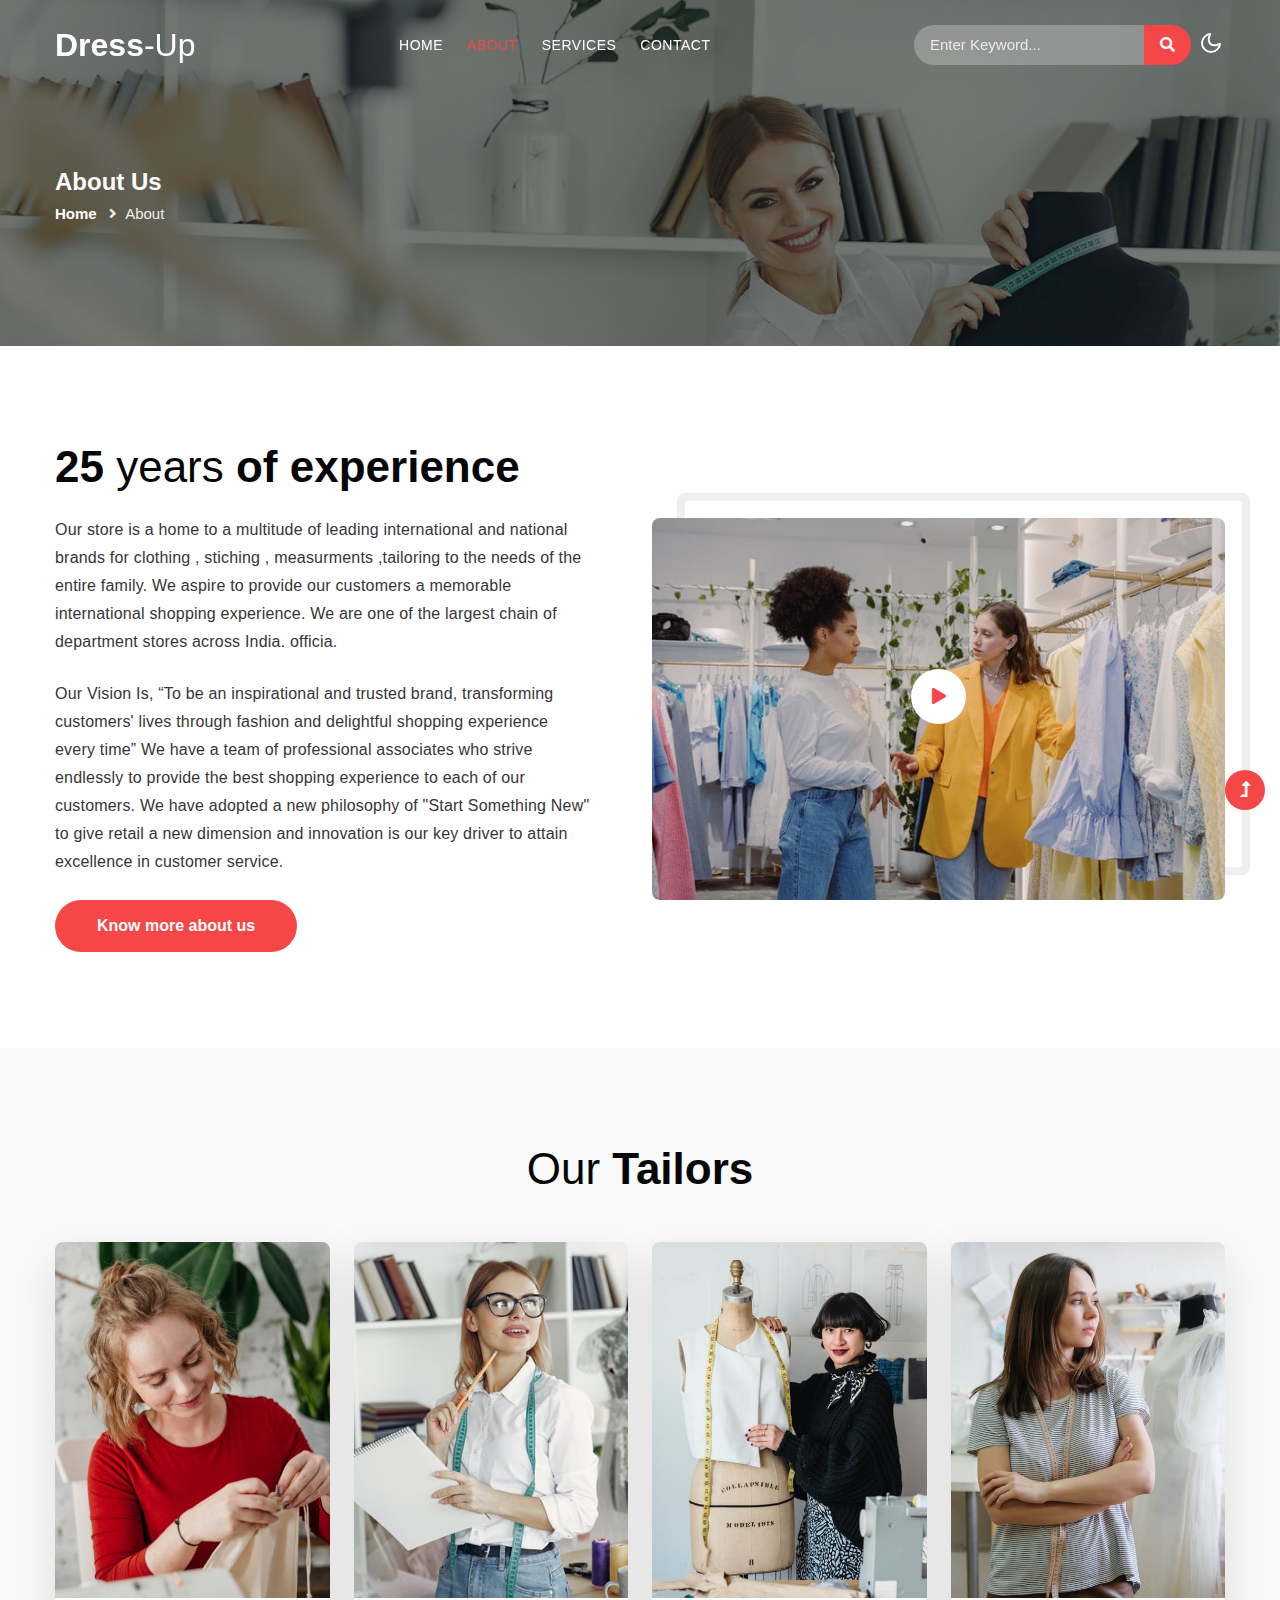
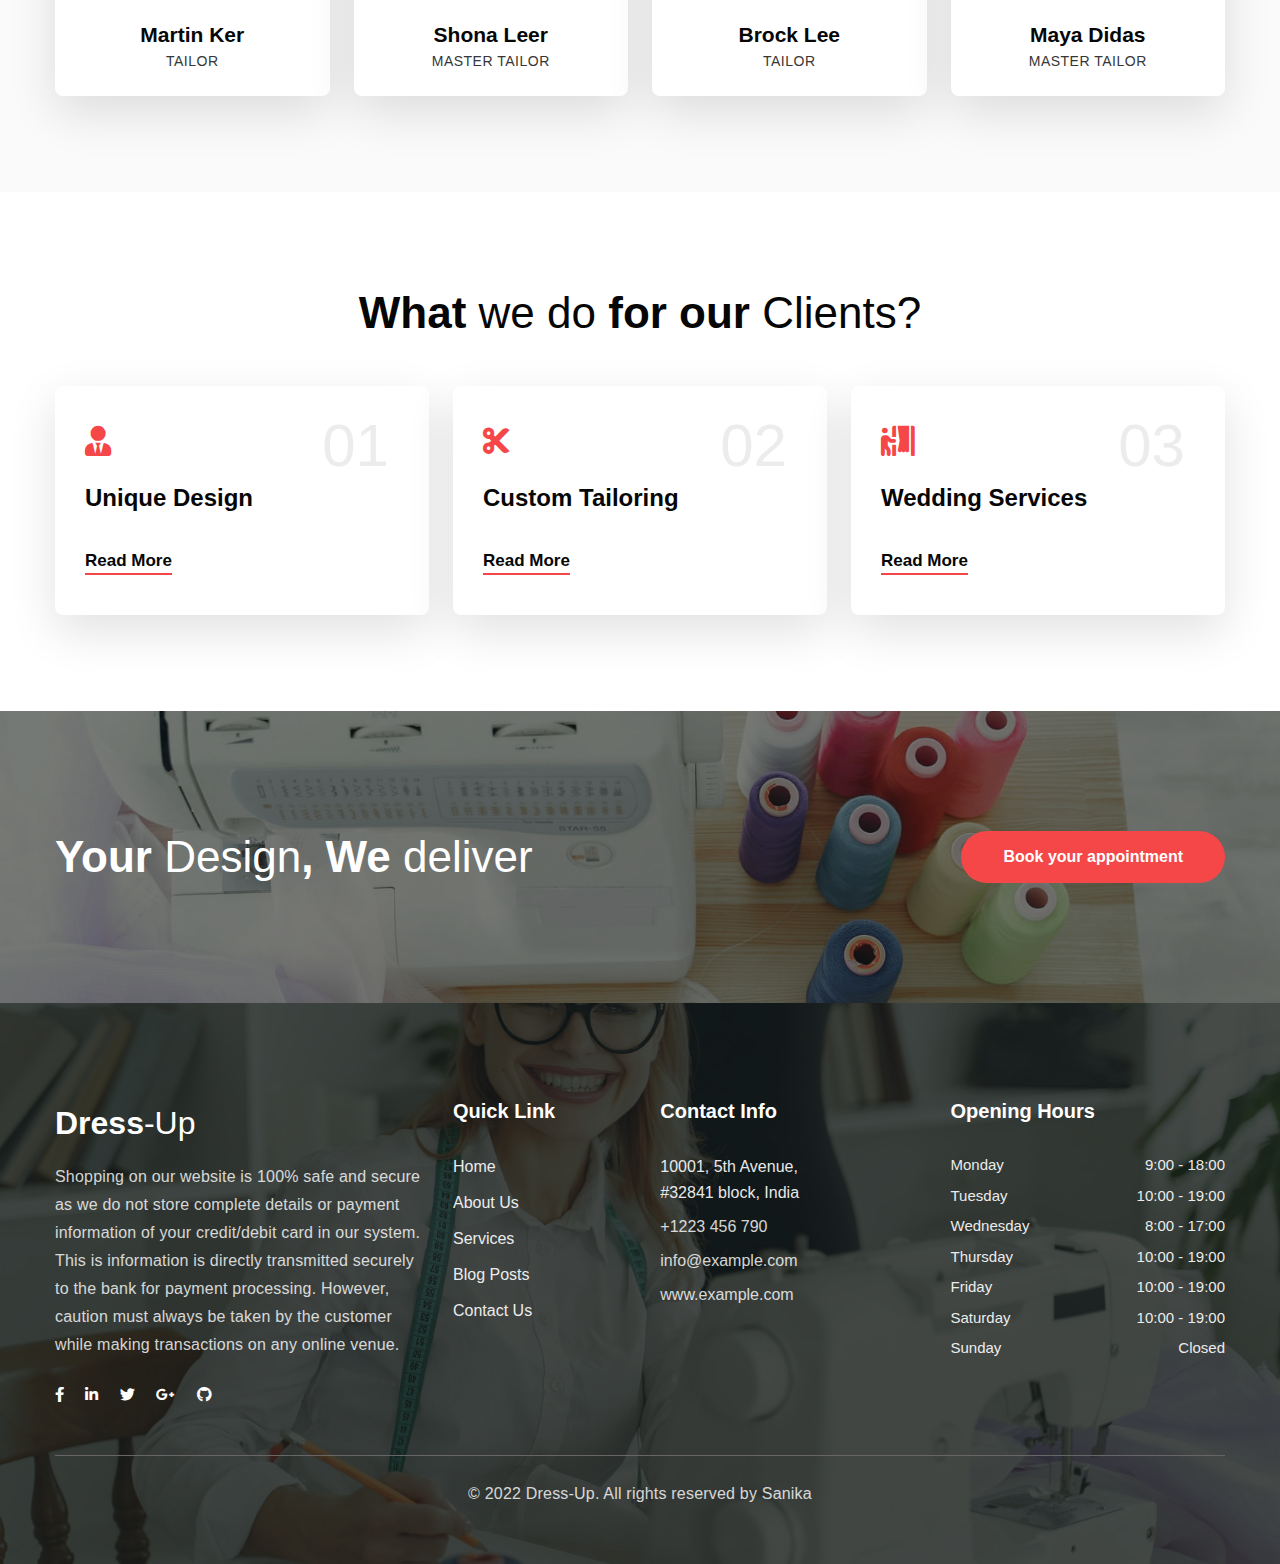
==== commit 1509af10: "Update about.html" ====
--- a/about.html
+++ b/about.html
@@ -86,14 +86,14 @@
             <div class="row align-items-center">
                 <div class="col-lg-6 section-width pe-xl-5">
                     <h3 class="title-style">25 <span>years</span> of experience</h3>
-                    <p class="mt-4">At corrupti odit At iure facere,
-                        porro repellat officia quas, dolores magnam assumenda soluta odit
-                        harum maiores fugiat accusamus eos nulla. Iure voluptatibus explicabo
+                    <p class="mt-4">Our store is a home to a multitude of leading international and national brands for clothing , stiching , measurments ,tailoring
+                         to the needs of the entire family. We aspire to provide our customers 
+                        a memorable international shopping experience. We are one of the largest chain of department stores across India.
                         officia.</p>
-                    <p class="mt-4 pb-dm-3">Lorem ipsum, dolor sit amet consectetur adipisicing elit. At, corrupti
-                        odit? At iure facere,
-                        porro repellat officia quas, dolores magnam assumenda soluta odit
-                        harum.</p>
+                    <p class="mt-4 pb-dm-3">Our Vision Is,
+                        “To be an inspirational and trusted brand, transforming customers' lives through fashion and delightful shopping experience every time”
+                    We have a team of professional associates who strive endlessly to provide the best shopping experience to each of our customers. We have adopted a new philosophy of "Start Something New" 
+                        to give retail a new dimension and innovation is our key driver to attain excellence in customer service.</p>
                     <a href="about.html" class="btn btn-style mt-4"> Know more about us</a>
                 </div>
                 <div class="col-lg-6 history-info mt-lg-0 mt-5 pt-md-4 pt-2">
@@ -240,8 +240,7 @@
                         </div>
                         <h4 class="number">01</h4>
                         <h4><a href="#url">Unique Design</a></h4>
-                        <p>Lorem ipsum dolor sit amet sed consectetur adipisicing elit.
-                            doloret quas saepe autem, dolor set.</p>
+                        
                         <a href="services.html" class="read">Read more</a>
                     </div>
                 </div>
@@ -252,8 +251,7 @@
                         </div>
                         <h4 class="number">02</h4>
                         <h4><a href="#url">Custom Tailoring</a></h4>
-                        <p>Lorem ipsum dolor sit amet sed consectetur adipisicing elit.
-                            doloret quas saepe autem, dolor set.</p>
+                       
                         <a href="services.html" class="read">Read more</a>
                     </div>
                 </div>
@@ -264,8 +262,7 @@
                         </div>
                         <h4 class="number">03</h4>
                         <h4><a href="#url">Wedding Services</a></h4>
-                        <p>Lorem ipsum dolor sit amet sed consectetur adipisicing elit.
-                            doloret quas saepe autem, dolor set.</p>
+                        
                         <a href="services.html" class="read">Read more</a>
                     </div>
                 </div>
@@ -281,9 +278,7 @@
                 <div class="col-lg-7">
                     <div class="bottom-info">
                         <h3 class="title-style text-white">Your <span>Design</span>, We <span>deliver</span></h3>
-                        <p class="mt-4 text-light">Lorem ipsum dolor sit amet elit. Velit beatae
-                            rem ullam dolore nisi esse quasi. Integer sit amet. Lorem ipsum dolor sit
-                            amet elit.</p>
+                        
                     </div>
                 </div>
                 <div class="col-lg-5 text-lg-end">
@@ -294,72 +289,10 @@
     </section>
     <!-- //content block -->
 
-    <!-- testimonials block -->
-    <section class="w3l-customer-block py-5">
-        <div class="container py-lg-5 py-md-4 py-2">
-            <h3 class="title-style text-center mb-lg-5 mb-4"><span>Our</span> Testimonials</h3>
-            <div class="row">
-                <div class="col-md-4">
-                    <div class="customer-single pe-lg-4">
-                        <blockquote>Lorem ipsum dolor sit amet, consectetur adip iscing elit sed. orci urna. In et augue
-                            ornare, tempor
-                            massa
-                            in,
-                            luctus sapien. Proin a diam et dui fermentum dolor molestie vel id neque euismod massa a
-                            quam viverra
-                            et.
-                        </blockquote>
-                        <div class="customer-img d-flex align-items-center mt-4">
-                            <img src="assets/images/testi1.jpg" class="img-fluid me-3" alt="" />
-                            <div class="customer-info">
-                                <h6>Theo Hall</h6>
-                                <small class="mb-0">Subtitle goes here</small>
-                            </div>
-                        </div>
-                    </div>
-                </div>
-                <div class="col-md-4 mt-md-0 mt-5">
-                    <div class="customer-single pe-lg-4">
-                        <blockquote>Lorem ipsum dolor sit amet, consectetur adip iscing elit sed. orci urna. In et augue
-                            ornare, tempor
-                            massa
-                            in,
-                            luctus sapien. Proin a diam et dui fermentum dolor molestie vel id neque euismod massa a
-                            quam viverra
-                            et.
-                        </blockquote>
-                        <div class="customer-img d-flex align-items-center mt-4">
-                            <img src="assets/images/testi2.jpg" class="img-fluid me-3" alt="" />
-                            <div class="customer-info">
-                                <h6>Jenna John</h6>
-                                <small class="mb-0">Subtitle goes here</small>
-                            </div>
-                        </div>
-                    </div>
-                </div>
-                <div class="col-md-4 mt-md-0 mt-5">
-                    <div class="customer-single pe-lg-4">
-                        <blockquote>Lorem ipsum dolor sit amet, consectetur adip iscing elit sed. orci urna. In et augue
-                            ornare, tempor
-                            massa
-                            in,
-                            luctus sapien. Proin a diam et dui fermentum dolor molestie vel id neque euismod massa a
-                            quam viverra
-                            et.
-                        </blockquote>
-                        <div class="customer-img d-flex align-items-center mt-4">
-                            <img src="assets/images/testi3.jpg" class="img-fluid me-3" alt="" />
-                            <div class="customer-info">
-                                <h6>William Due</h6>
-                                <small class="mb-0">Subtitle goes here</small>
-                            </div>
-                        </div>
-                    </div>
-                </div>
-            </div>
-        </div>
-    </section>
-    <!-- //testimonials block -->
+    
+                           
+                   
+                      
 
     <!-- footer -->
     <footer class="w3l-footer-16 py-5">
@@ -368,9 +301,9 @@
                 <div class="col-lg-4">
                     <a class="footer-logo d-flex align-items-center" href="index.html">
                         Dress<span>-Up</span></a>
-                    <p class="mt-3">Nam libero tempore, cum soluta nobis est elige endi optio cumque nihil impedit quo
-                        minus id quod maxime placeat facere. Istee natuser iumedolo
-                        ladase.</p>
+                    <p class="mt-3">Shopping on our website is 100% safe and secure as we do not store complete details or payment information of your 
+                        credit/debit card in our system. This is information is directly transmitted securely to the bank for payment processing.
+                        However, caution must always be taken by the customer while making transactions on any online venue.</p>
                     <div class="columns-2 mt-4">
                         <ul class="social">
                             <li><a href="#facebook"><i class="fab fa-facebook-f"></i></a>
@@ -402,7 +335,7 @@
                             <h3 class="">Contact Info</h3>
                             <ul class="footer-contact-list">
                                 <li class="">10001, 5th Avenue,
-                                    #32841 block, USA</li>
+                                    #32841 block, India</li>
                                 <li class="mt-2"><a href="tel:+12 23456790">+1223 456 790</a></li>
                                 <li class="mt-2"><a href="mailto:info@example.com">info@example.com</a></li>
                                 <li class="mt-2"><a href="mailto:info@example.com">www.example.com</a></li>
@@ -571,4 +504,4 @@
     <!-- //Js scripts -->
 </body>
 
-</html>+</html>
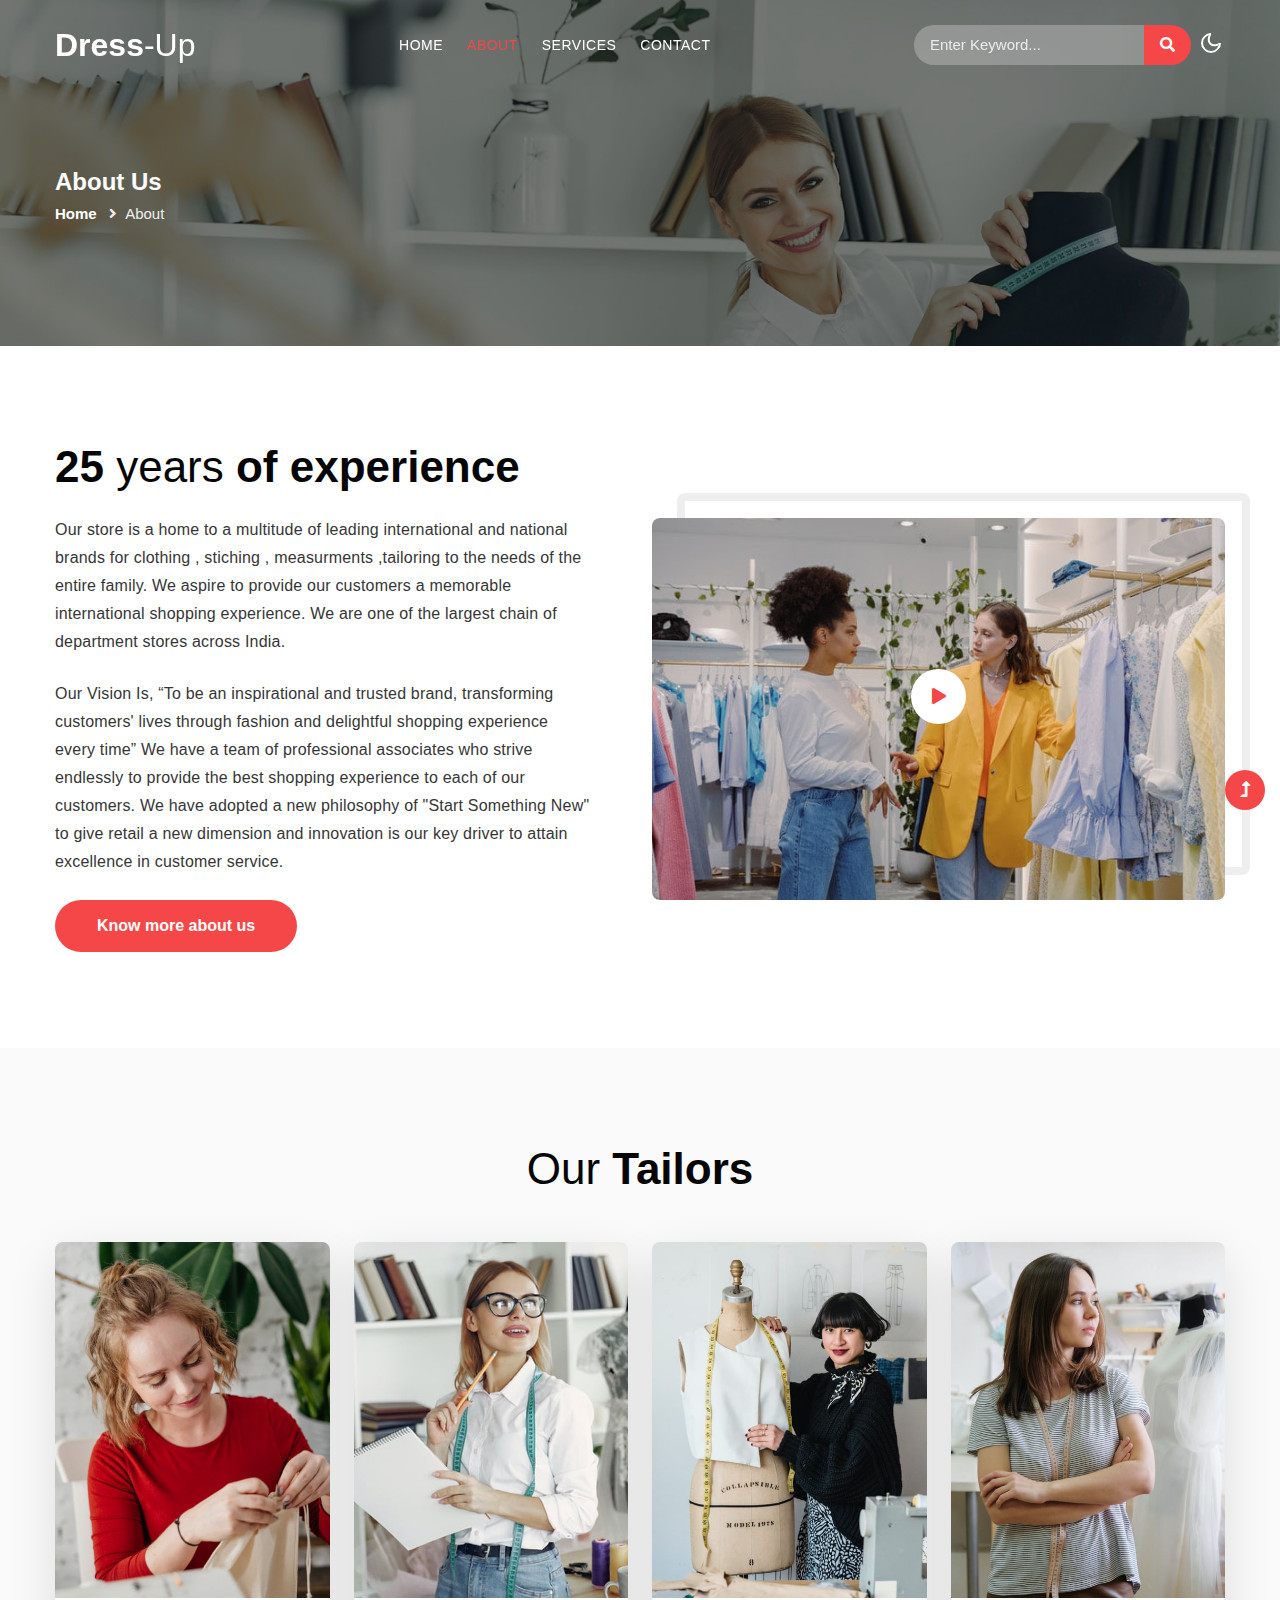
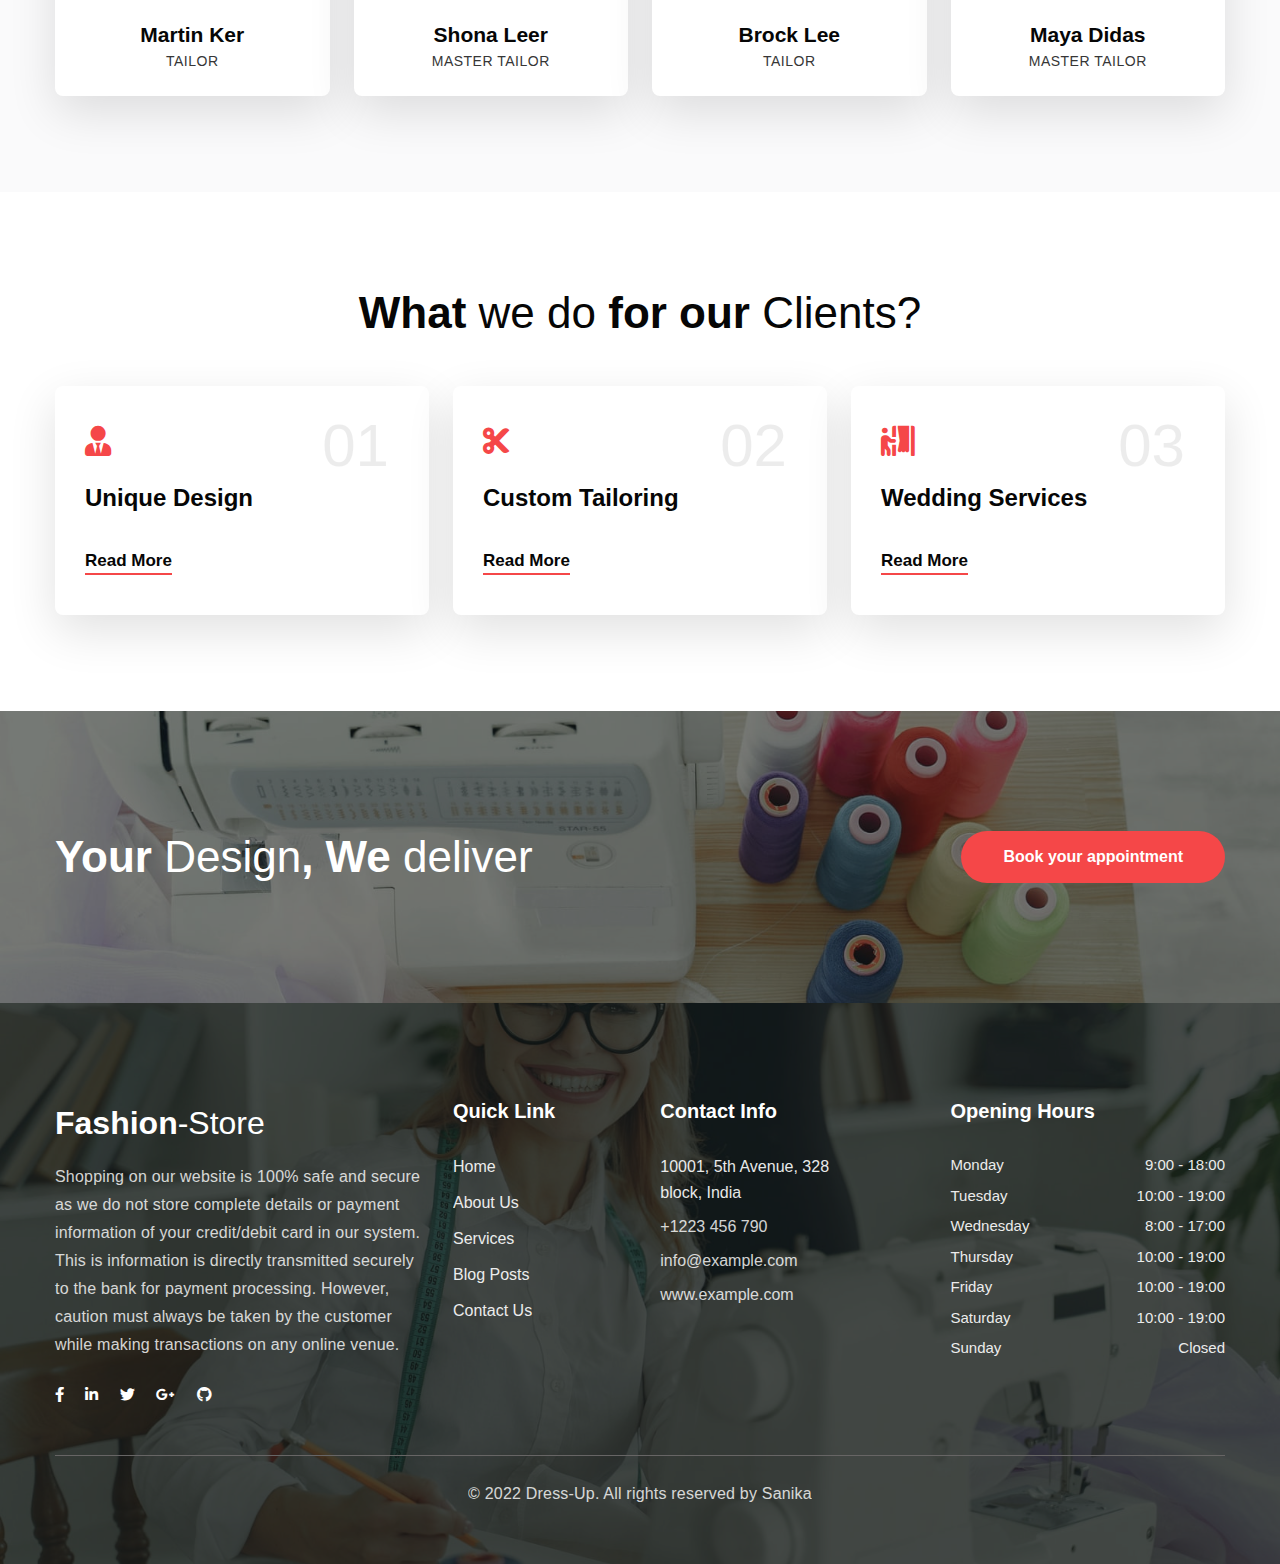
==== commit aaae3cee: "Update about.html" ====
--- a/about.html
+++ b/about.html
@@ -89,7 +89,7 @@
                     <p class="mt-4">Our store is a home to a multitude of leading international and national brands for clothing , stiching , measurments ,tailoring
                          to the needs of the entire family. We aspire to provide our customers 
                         a memorable international shopping experience. We are one of the largest chain of department stores across India.
-                        officia.</p>
+                       </p>
                     <p class="mt-4 pb-dm-3">Our Vision Is,
                         “To be an inspirational and trusted brand, transforming customers' lives through fashion and delightful shopping experience every time”
                     We have a team of professional associates who strive endlessly to provide the best shopping experience to each of our customers. We have adopted a new philosophy of "Start Something New" 
@@ -133,7 +133,7 @@
                             <div class="team-hover">
                                 <div class="desk">
                                     <h4><a href="#team">Meet Me</a></h4>
-                                    <p>Lorem ipsum dolor sit amet,Ea consequuntur </p>
+                                    
                                 </div>
                                 <div class="s-link">
                                     <a href="#facebook"><span class="fab fa-facebook-f"></span></a>
@@ -158,7 +158,7 @@
                             <div class="team-hover">
                                 <div class="desk">
                                     <h4><a href="#team">Meet Me</a></h4>
-                                    <p>Lorem ipsum dolor sit amet,Ea consequuntur </p>
+                                    
                                 </div>
                                 <div class="s-link">
                                     <a href="#facebook"><span class="fab fa-facebook-f"></span></a>
@@ -183,7 +183,7 @@
                             <div class="team-hover">
                                 <div class="desk">
                                     <h4><a href="#team">Meet Me</a></h4>
-                                    <p>Lorem ipsum dolor sit amet,Ea consequuntur </p>
+                                   
                                 </div>
                                 <div class="s-link">
                                     <a href="#facebook"><span class="fab fa-facebook-f"></span></a>
@@ -208,7 +208,7 @@
                             <div class="team-hover">
                                 <div class="desk">
                                     <h4><a href="#team">Meet Me</a></h4>
-                                    <p>Lorem ipsum dolor sit amet,Ea consequuntur </p>
+                                   
                                 </div>
                                 <div class="s-link">
                                     <a href="#facebook"><span class="fab fa-facebook-f"></span></a>
@@ -300,7 +300,7 @@
             <div class="row">
                 <div class="col-lg-4">
                     <a class="footer-logo d-flex align-items-center" href="index.html">
-                        Dress<span>-Up</span></a>
+                        Fashion<span>-Store</span></a>
                     <p class="mt-3">Shopping on our website is 100% safe and secure as we do not store complete details or payment information of your 
                         credit/debit card in our system. This is information is directly transmitted securely to the bank for payment processing.
                         However, caution must always be taken by the customer while making transactions on any online venue.</p>
@@ -335,7 +335,7 @@
                             <h3 class="">Contact Info</h3>
                             <ul class="footer-contact-list">
                                 <li class="">10001, 5th Avenue,
-                                    #32841 block, India</li>
+                                    328 block, India</li>
                                 <li class="mt-2"><a href="tel:+12 23456790">+1223 456 790</a></li>
                                 <li class="mt-2"><a href="mailto:info@example.com">info@example.com</a></li>
                                 <li class="mt-2"><a href="mailto:info@example.com">www.example.com</a></li>
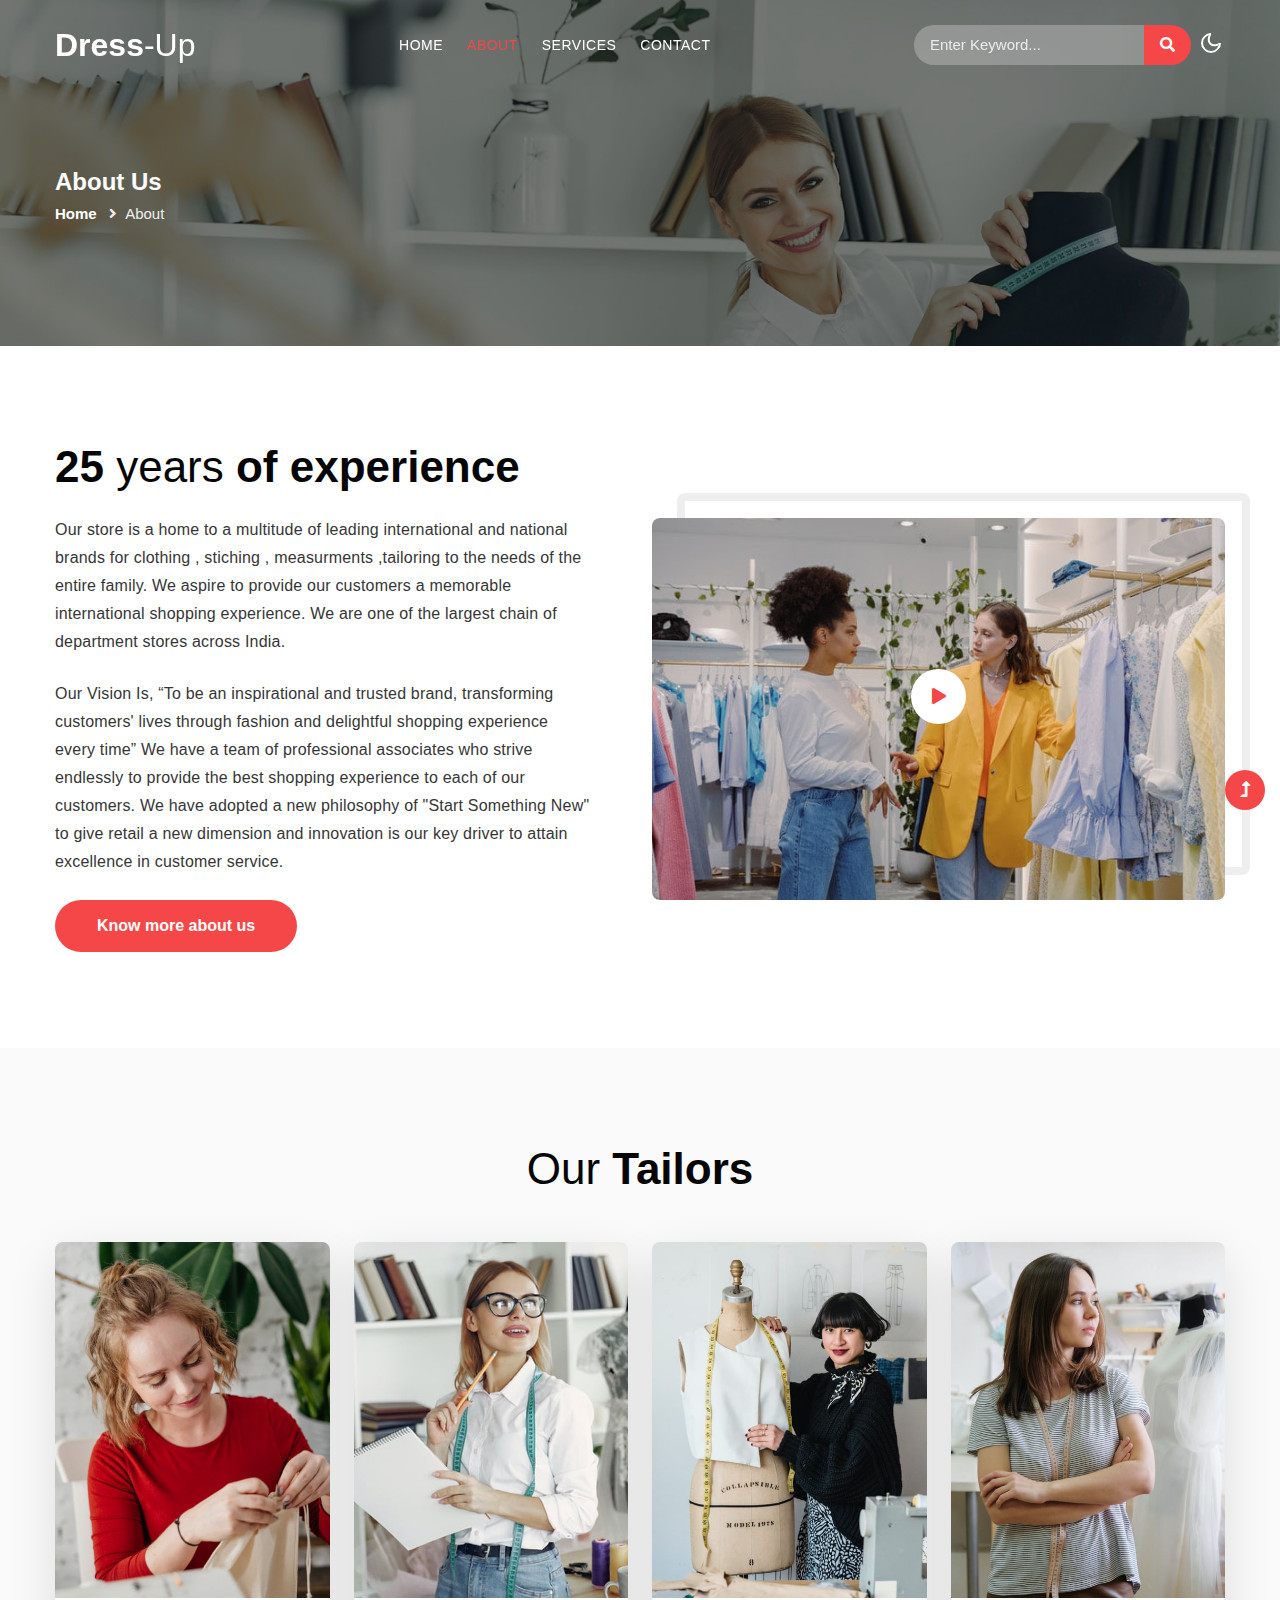
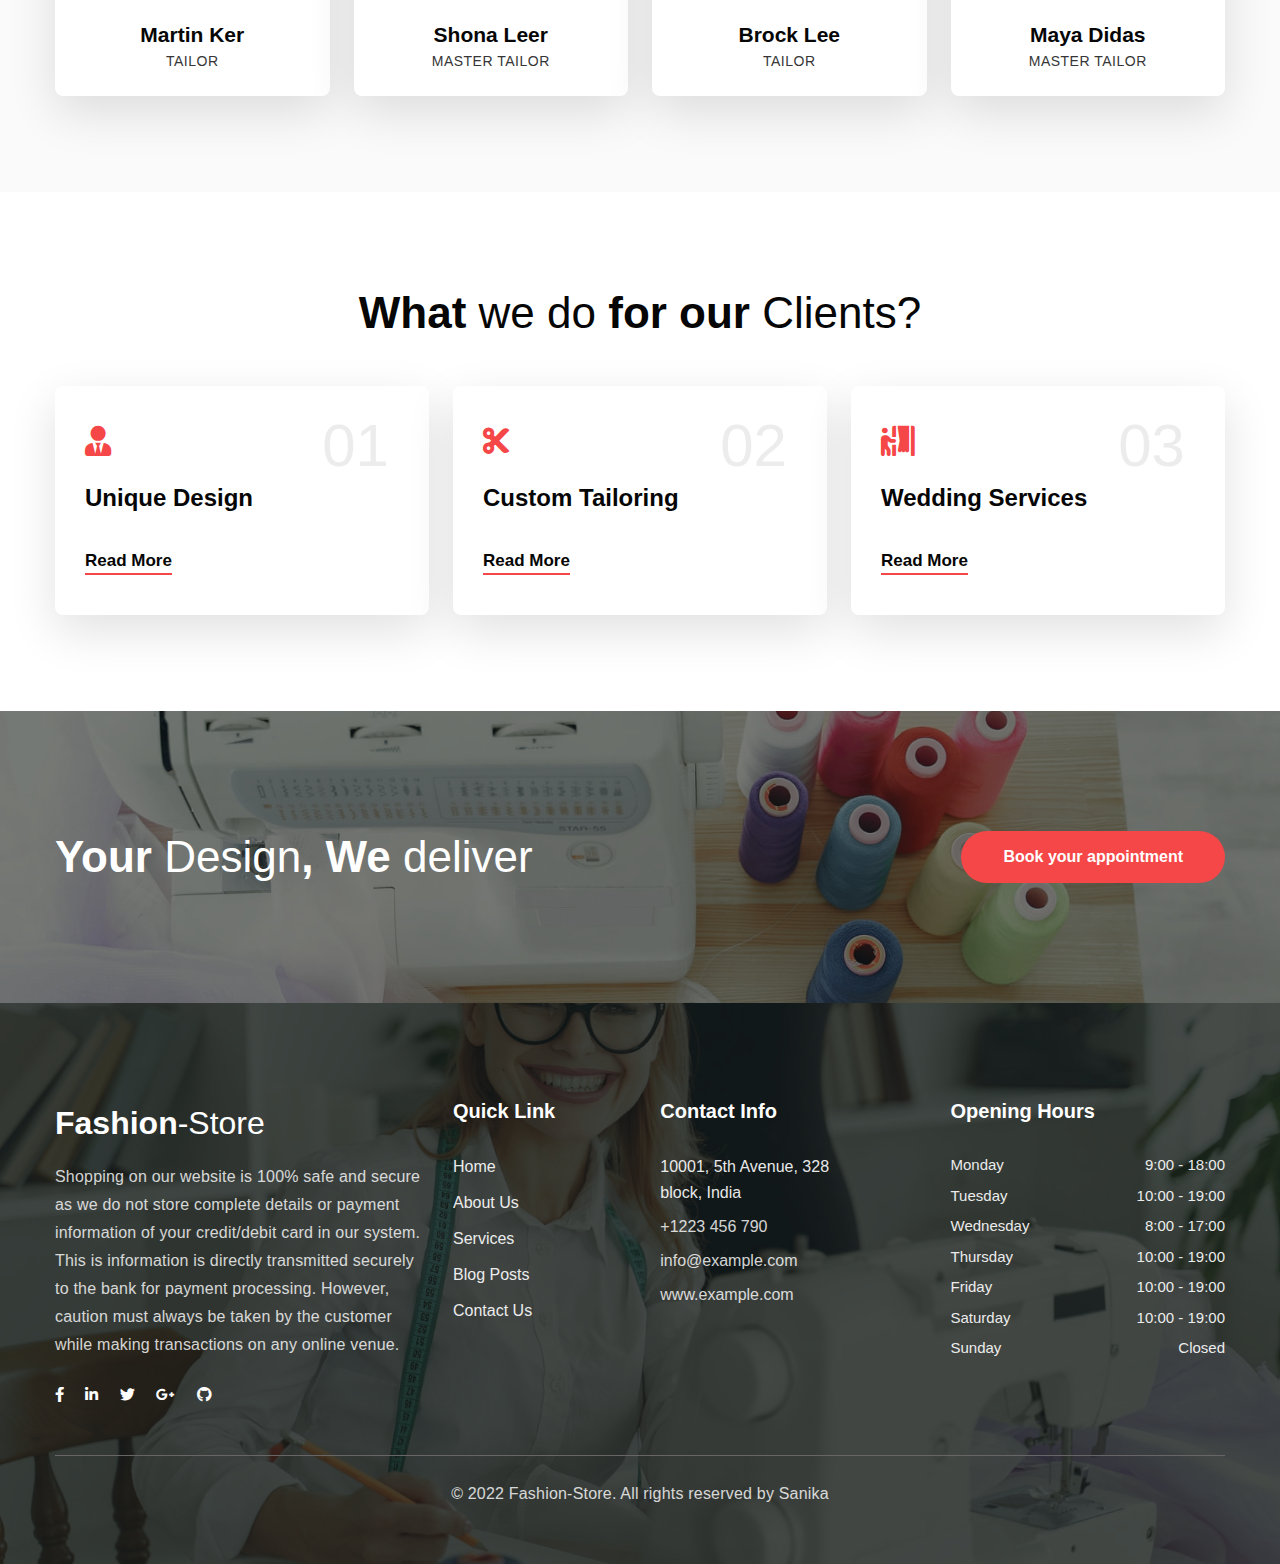
==== commit d22f3579: "Update about.html" ====
--- a/about.html
+++ b/about.html
@@ -378,7 +378,7 @@
                 </div>
             </div>
             <div class="below-section text-center pt-4 mt-5">
-                <p class="copy-text">&copy; 2022 Dress-Up. All rights reserved by Sanika
+                <p class="copy-text">&copy; 2022 Fashion-Store. All rights reserved by Sanika
                 </p>
             </div>
         </div>
